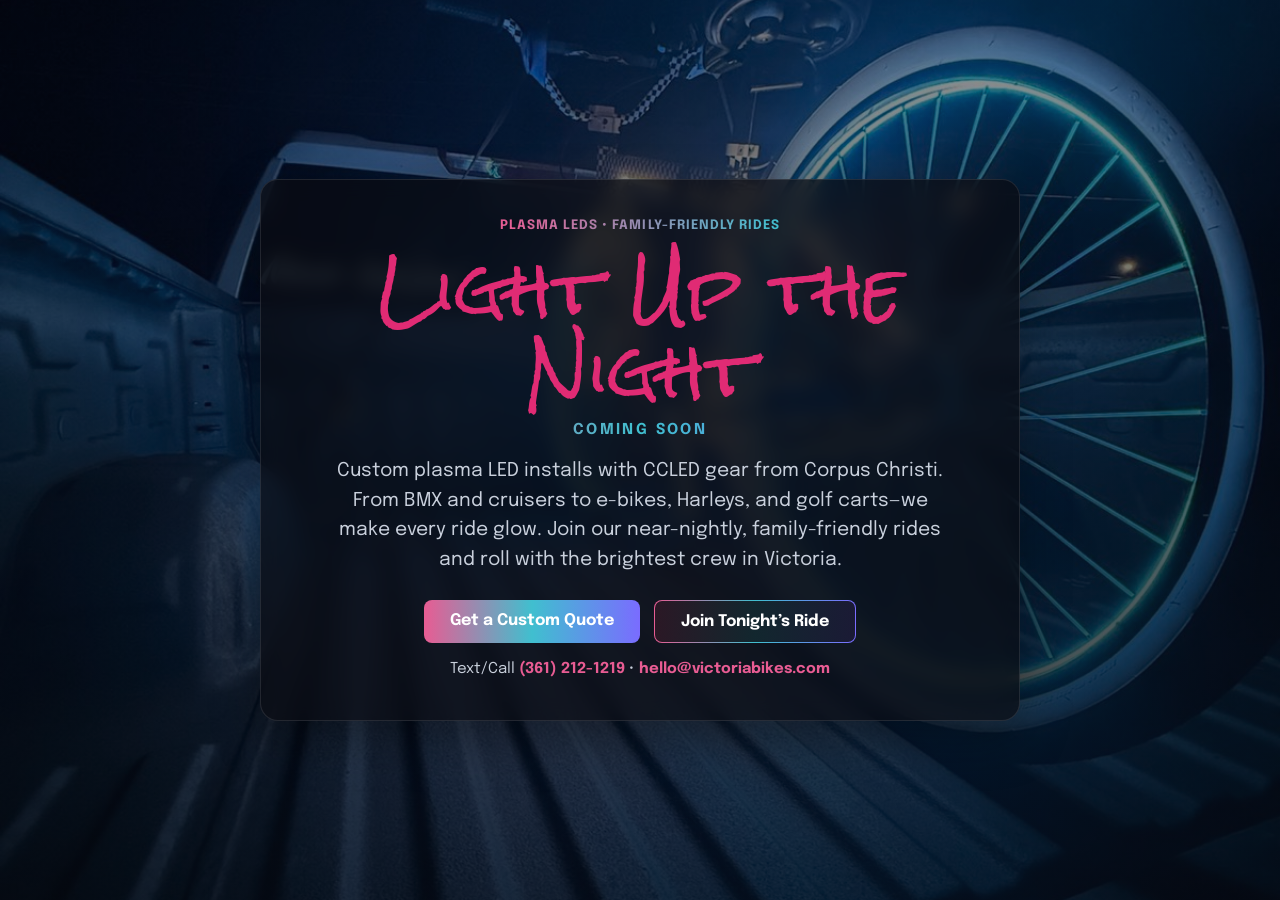
==== index.html @ 1a0e0f88 "Add a static coming-soon page for Vercel. Reuse the existing Victoria Bikes copy, colors, and night " ====
<!DOCTYPE html>
<html lang="en">
<head>
  <meta charset="utf-8">
  <meta name="viewport" content="width=device-width, initial-scale=1">
  <title>Victoria Bikes — Coming Soon</title>
  <meta name="description" content="Custom plasma LED installs and family-friendly night rides in Victoria, Texas. Coming soon.">
  <link rel="preconnect" href="https://fonts.googleapis.com">
  <link rel="preconnect" href="https://fonts.gstatic.com" crossorigin>
  <link href="https://fonts.googleapis.com/css2?family=Epilogue:wght@400;600;700&family=Rock+Salt&display=swap" rel="stylesheet">
  <style>
    :root {
      --pink: #E85C93;
      --pink-strong: #E02B74;
      --teal: #40BFCF;
      --purple: #7A6CFF;
      --text: #F4F6FB;
      --muted: #C9D0DC;
      --grad: linear-gradient(90deg, var(--pink), var(--teal), var(--purple));
    }

    * { box-sizing: border-box; }

    html, body {
      margin: 0;
      min-height: 100%;
    }

    body {
      font-family: "Epilogue", sans-serif;
      color: var(--text);
      background: #05060a;
    }

    .page {
      min-height: 100vh;
      display: flex;
      align-items: center;
      justify-content: center;
      padding: 32px 20px;
      background:
        linear-gradient(180deg, rgba(5, 6, 10, 0.42) 0%, rgba(5, 6, 10, 0.78) 100%),
        url("hero.jpg") center / cover no-repeat;
    }

    .card {
      width: min(760px, 100%);
      text-align: center;
      padding: 36px 28px 28px;
      border-radius: 18px;
      background: rgba(10, 12, 18, 0.72);
      border: 1px solid rgba(255, 255, 255, 0.1);
      box-shadow: 0 18px 48px rgba(0, 0, 0, 0.35);
      backdrop-filter: blur(10px);
    }

    .kicker {
      display: inline-block;
      font-size: 13px;
      font-weight: 700;
      letter-spacing: 0.08em;
      text-transform: uppercase;
      background-image: linear-gradient(90deg, var(--pink), var(--teal));
      -webkit-background-clip: text;
      background-clip: text;
      color: transparent;
    }

    h1 {
      font-family: "Rock Salt", cursive;
      font-size: clamp(36px, 7vw, 68px);
      font-weight: 400;
      line-height: 1.2;
      margin: 16px 0 10px;
      color: var(--pink-strong);
    }

    .soon {
      margin: 0 0 18px;
      font-size: 15px;
      font-weight: 700;
      letter-spacing: 0.16em;
      text-transform: uppercase;
      background-image: var(--grad);
      -webkit-background-clip: text;
      background-clip: text;
      color: transparent;
    }

    .sub {
      margin: 0 auto 26px;
      max-width: 620px;
      font-size: clamp(16px, 2vw, 19px);
      line-height: 1.55;
      color: var(--muted);
    }

    .ctas {
      display: flex;
      flex-wrap: wrap;
      justify-content: center;
      gap: 14px;
      margin-bottom: 18px;
    }

    .btn {
      display: inline-block;
      padding: 12px 26px;
      border-radius: 8px;
      font-size: 16px;
      font-weight: 700;
      text-decoration: none;
      transition: all 0.25s ease;
    }

    .btn-primary {
      color: #fff;
      background: var(--grad);
    }

    .btn-primary:hover {
      color: #111;
      background: #fff;
    }

    .btn-outline {
      color: #fff;
      border: 1px solid transparent;
      background:
        linear-gradient(rgba(10, 12, 18, 0.85), rgba(10, 12, 18, 0.85)) padding-box,
        var(--grad) border-box;
    }

    .btn-outline:hover {
      color: #fff;
      background: var(--grad);
    }

    .meta {
      font-size: 15px;
      color: var(--muted);
    }

    .meta a {
      color: var(--pink);
      font-weight: 700;
      text-decoration: none;
    }

    .meta a:hover {
      color: var(--teal);
    }
  </style>
</head>
<body>
  <main class="page">
    <section class="card">
      <span class="kicker">Plasma LEDs • Family-Friendly Rides</span>
      <h1>Light Up the Night</h1>
      <p class="soon">Coming soon</p>
      <p class="sub">
        Custom plasma LED installs with CCLED gear from Corpus Christi. From BMX and cruisers to e-bikes, Harleys, and golf carts—we make every ride glow.
        Join our near-nightly, family-friendly rides and roll with the brightest crew in Victoria.
      </p>
      <div class="ctas">
        <a class="btn btn-primary" href="mailto:hello@victoriabikes.com?subject=Custom%20Quote%20Request&amp;body=Hi%20Victoria%20Bikes%2C%0D%0A%0D%0AI%27d%20like%20a%20custom%20quote.%20Here%20are%20my%20details%3A%0D%0A%0D%0AVehicle%20Type%3A%20Bike%20%2F%20Motorcycle%20%2F%20Golf%20Cart%20(other%3F)%0D%0ALighting%20Wanted%3A%20Frame%20Lights%20%2F%20Wheel%20Lights%20%2F%20Both%0D%0AOther%20Preferences%3A%20Color%20choice%2C%20single%20or%20dual%20strips%2C%20etc.%0D%0A%0D%0AThanks!">Get a Custom Quote</a>
        <a class="btn btn-outline" href="https://www.facebook.com/victoriatxbikes" target="_blank" rel="noopener">Join Tonight’s Ride</a>
      </div>
      <p class="meta">
        Text/Call <a href="tel:3612121219">(361) 212-1219</a>
        •
        <a href="mailto:hello@victoriabikes.com">hello@victoriabikes.com</a>
      </p>
    </section>
  </main>
</body>
</html>
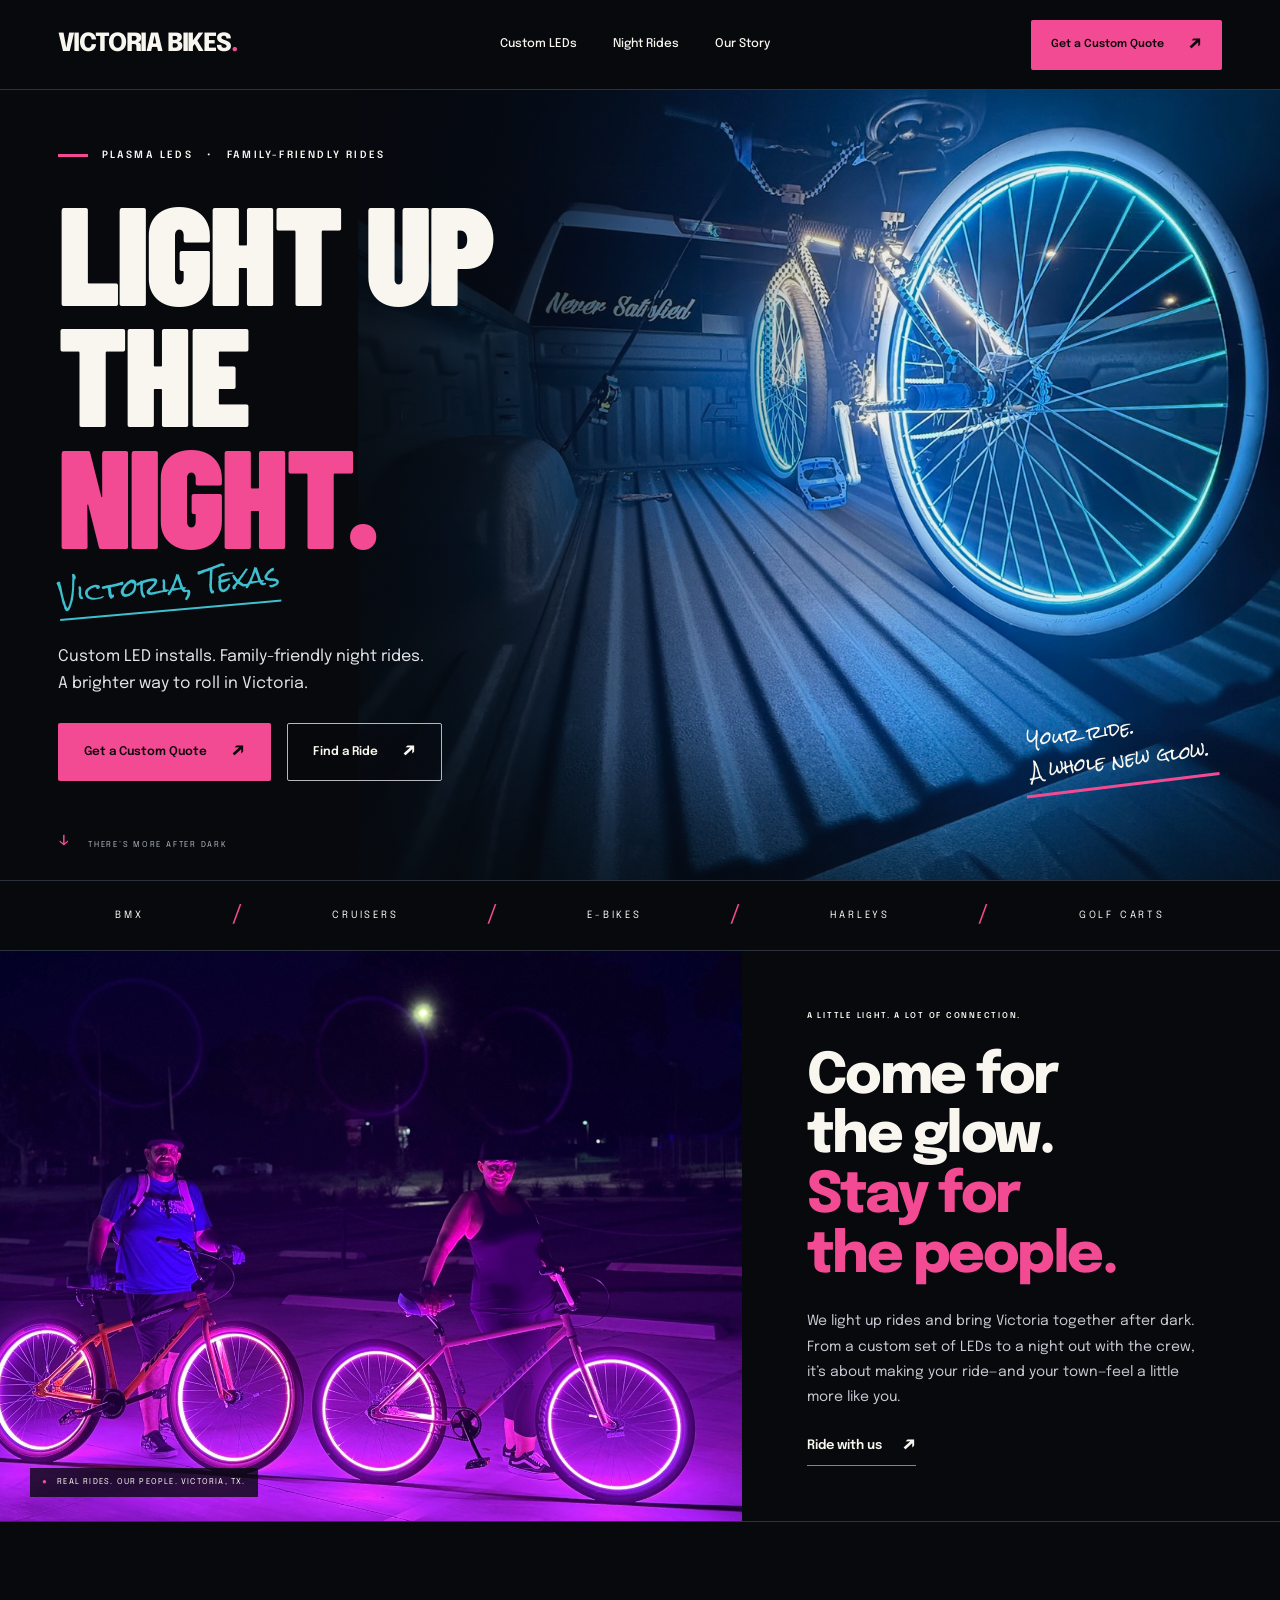
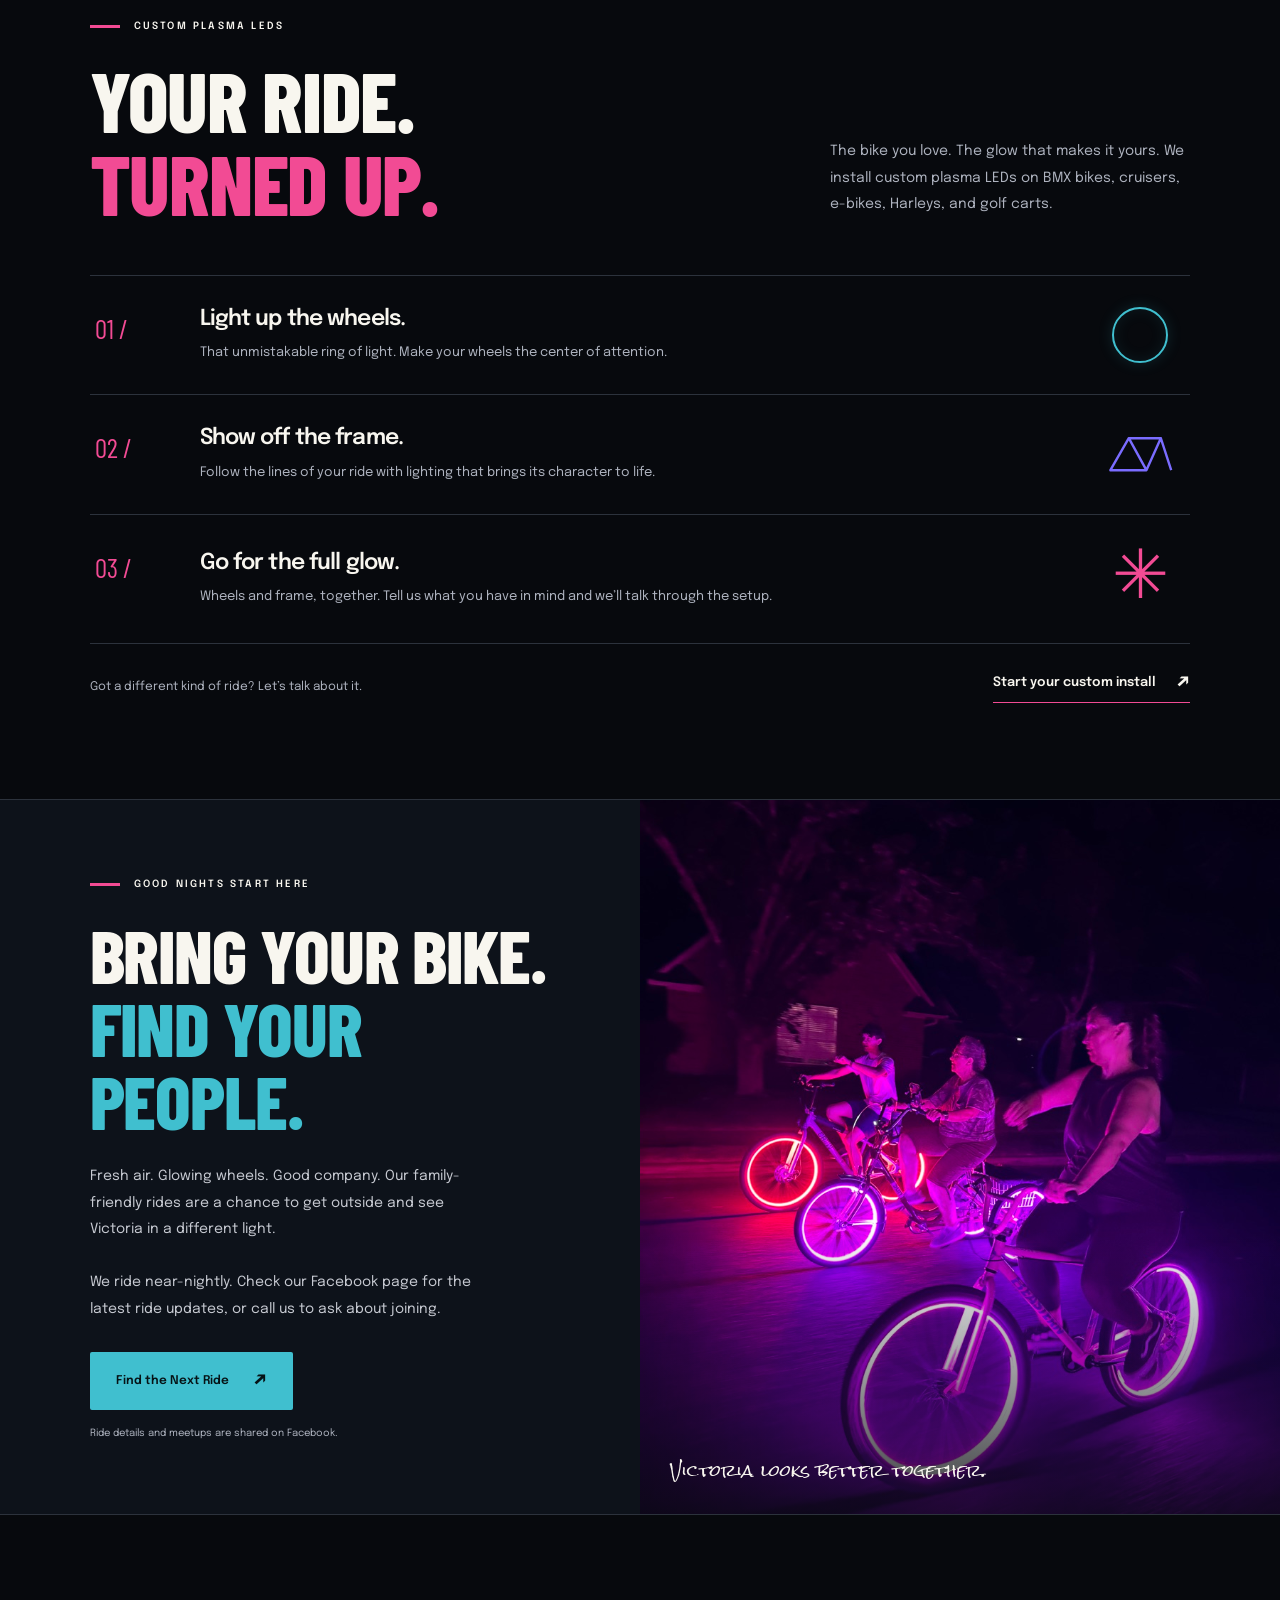
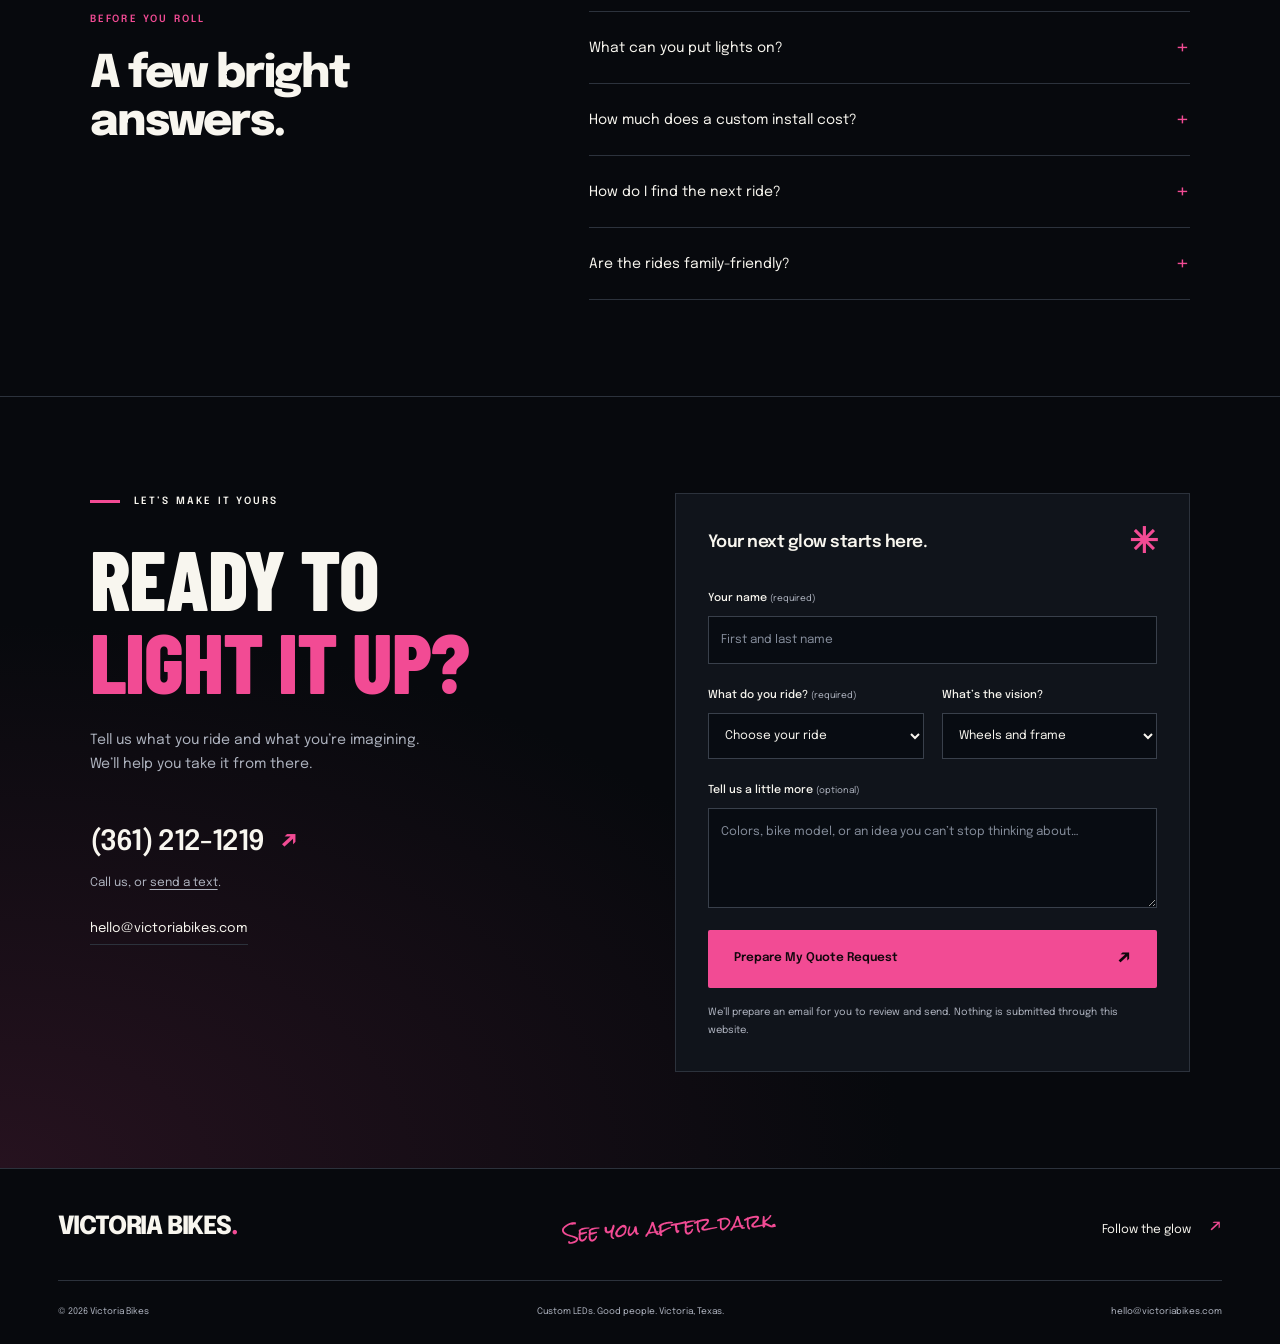
==== commit e012f28f: "Build After Dark Victoria Bikes website Co-authored-by: Cursor <cursoragent@cursor.com>" ====
--- a/index.html
+++ b/index.html
@@ -1,177 +1,86 @@
-<!DOCTYPE html>
+<!doctype html>
 <html lang="en">
 <head>
   <meta charset="utf-8">
   <meta name="viewport" content="width=device-width, initial-scale=1">
-  <title>Victoria Bikes — Coming Soon</title>
-  <meta name="description" content="Custom plasma LED installs and family-friendly night rides in Victoria, Texas. Coming soon.">
+  <meta name="theme-color" content="#07090d">
+  <title>Victoria Bikes — Light Up the Night</title>
+  <meta name="description" content="Custom plasma LED installs for bikes, Harleys, and golf carts. Join Victoria Bikes for family-friendly night rides in Victoria, Texas.">
+  <meta property="og:title" content="Victoria Bikes — Light Up the Night">
+  <meta property="og:description" content="Custom LED installs. Family-friendly night rides. A brighter way to roll in Victoria, Texas.">
+  <meta property="og:type" content="website">
+  <meta property="og:image" content="https://victoriabikes.com/assets/night-ride-crew.jpg">
+  <link rel="icon" href="assets/favicon.svg" type="image/svg+xml">
   <link rel="preconnect" href="https://fonts.googleapis.com">
   <link rel="preconnect" href="https://fonts.gstatic.com" crossorigin>
-  <link href="https://fonts.googleapis.com/css2?family=Epilogue:wght@400;600;700&family=Rock+Salt&display=swap" rel="stylesheet">
-  <style>
-    :root {
-      --pink: #E85C93;
-      --pink-strong: #E02B74;
-      --teal: #40BFCF;
-      --purple: #7A6CFF;
-      --text: #F4F6FB;
-      --muted: #C9D0DC;
-      --grad: linear-gradient(90deg, var(--pink), var(--teal), var(--purple));
-    }
-
-    * { box-sizing: border-box; }
-
-    html, body {
-      margin: 0;
-      min-height: 100%;
-    }
-
-    body {
-      font-family: "Epilogue", sans-serif;
-      color: var(--text);
-      background: #05060a;
-    }
-
-    .page {
-      min-height: 100vh;
-      display: flex;
-      align-items: center;
-      justify-content: center;
-      padding: 32px 20px;
-      background:
-        linear-gradient(180deg, rgba(5, 6, 10, 0.42) 0%, rgba(5, 6, 10, 0.78) 100%),
-        url("hero.jpg") center / cover no-repeat;
-    }
-
-    .card {
-      width: min(760px, 100%);
-      text-align: center;
-      padding: 36px 28px 28px;
-      border-radius: 18px;
-      background: rgba(10, 12, 18, 0.72);
-      border: 1px solid rgba(255, 255, 255, 0.1);
-      box-shadow: 0 18px 48px rgba(0, 0, 0, 0.35);
-      backdrop-filter: blur(10px);
-    }
-
-    .kicker {
-      display: inline-block;
-      font-size: 13px;
-      font-weight: 700;
-      letter-spacing: 0.08em;
-      text-transform: uppercase;
-      background-image: linear-gradient(90deg, var(--pink), var(--teal));
-      -webkit-background-clip: text;
-      background-clip: text;
-      color: transparent;
-    }
-
-    h1 {
-      font-family: "Rock Salt", cursive;
-      font-size: clamp(36px, 7vw, 68px);
-      font-weight: 400;
-      line-height: 1.2;
-      margin: 16px 0 10px;
-      color: var(--pink-strong);
-    }
-
-    .soon {
-      margin: 0 0 18px;
-      font-size: 15px;
-      font-weight: 700;
-      letter-spacing: 0.16em;
-      text-transform: uppercase;
-      background-image: var(--grad);
-      -webkit-background-clip: text;
-      background-clip: text;
-      color: transparent;
-    }
-
-    .sub {
-      margin: 0 auto 26px;
-      max-width: 620px;
-      font-size: clamp(16px, 2vw, 19px);
-      line-height: 1.55;
-      color: var(--muted);
-    }
-
-    .ctas {
-      display: flex;
-      flex-wrap: wrap;
-      justify-content: center;
-      gap: 14px;
-      margin-bottom: 18px;
-    }
-
-    .btn {
-      display: inline-block;
-      padding: 12px 26px;
-      border-radius: 8px;
-      font-size: 16px;
-      font-weight: 700;
-      text-decoration: none;
-      transition: all 0.25s ease;
-    }
-
-    .btn-primary {
-      color: #fff;
-      background: var(--grad);
-    }
-
-    .btn-primary:hover {
-      color: #111;
-      background: #fff;
-    }
-
-    .btn-outline {
-      color: #fff;
-      border: 1px solid transparent;
-      background:
-        linear-gradient(rgba(10, 12, 18, 0.85), rgba(10, 12, 18, 0.85)) padding-box,
-        var(--grad) border-box;
-    }
-
-    .btn-outline:hover {
-      color: #fff;
-      background: var(--grad);
-    }
-
-    .meta {
-      font-size: 15px;
-      color: var(--muted);
-    }
-
-    .meta a {
-      color: var(--pink);
-      font-weight: 700;
-      text-decoration: none;
-    }
-
-    .meta a:hover {
-      color: var(--teal);
-    }
-  </style>
+  <link href="https://fonts.googleapis.com/css2?family=Barlow+Condensed:wght@800;900&family=Epilogue:wght@400;500;600;700;800&family=Rock+Salt&display=swap" rel="stylesheet">
+  <link rel="preload" as="image" href="assets/led-cruiser.jpg" fetchpriority="high">
+  <link rel="stylesheet" href="styles.css">
+  <script src="script.js" defer></script>
 </head>
 <body>
-  <main class="page">
-    <section class="card">
-      <span class="kicker">Plasma LEDs • Family-Friendly Rides</span>
-      <h1>Light Up the Night</h1>
-      <p class="soon">Coming soon</p>
-      <p class="sub">
-        Custom plasma LED installs with CCLED gear from Corpus Christi. From BMX and cruisers to e-bikes, Harleys, and golf carts—we make every ride glow.
-        Join our near-nightly, family-friendly rides and roll with the brightest crew in Victoria.
-      </p>
-      <div class="ctas">
-        <a class="btn btn-primary" href="mailto:hello@victoriabikes.com?subject=Custom%20Quote%20Request&amp;body=Hi%20Victoria%20Bikes%2C%0D%0A%0D%0AI%27d%20like%20a%20custom%20quote.%20Here%20are%20my%20details%3A%0D%0A%0D%0AVehicle%20Type%3A%20Bike%20%2F%20Motorcycle%20%2F%20Golf%20Cart%20(other%3F)%0D%0ALighting%20Wanted%3A%20Frame%20Lights%20%2F%20Wheel%20Lights%20%2F%20Both%0D%0AOther%20Preferences%3A%20Color%20choice%2C%20single%20or%20dual%20strips%2C%20etc.%0D%0A%0D%0AThanks!">Get a Custom Quote</a>
-        <a class="btn btn-outline" href="https://www.facebook.com/victoriatxbikes" target="_blank" rel="noopener">Join Tonight’s Ride</a>
+  <a class="skip-link" href="#main">Skip to content</a>
+  <header class="site-header">
+    <a class="wordmark" href="#" aria-label="Victoria Bikes home">VICTORIA BIKES<span class="brand-dot" aria-hidden="true">.</span></a>
+    <nav aria-label="Main navigation" id="main-nav"><a href="#custom-leds">Custom LEDs</a><a href="#night-rides">Night Rides</a><a href="#our-story">Our Story</a></nav>
+    <a class="button button-pink header-cta" href="#quote">Get a Custom Quote <span aria-hidden="true">↗</span></a>
+    <button class="menu-toggle" type="button" aria-expanded="false" aria-controls="main-nav" aria-label="Open navigation"><span></span><span></span></button>
+  </header>
+  <main id="main">
+    <section class="hero" aria-labelledby="hero-title">
+      <img class="hero-photo" src="assets/led-cruiser.jpg" alt="Custom cruiser with bright cyan LED wheel rings in a truck bed at night" width="1200" height="1600" fetchpriority="high">
+      <div class="hero-shade" aria-hidden="true"></div>
+      <div class="hero-content">
+        <p class="eyebrow"><span class="pink-dash" aria-hidden="true"></span>Plasma LEDs <span aria-hidden="true">•</span> Family-friendly rides</p>
+        <h1 id="hero-title">LIGHT UP<br>THE<br><span>NIGHT.</span></h1>
+        <p class="handwritten hero-location">Victoria, Texas</p>
+        <p class="hero-description">Custom LED installs. Family-friendly night rides.<br class="desktop-break"> A brighter way to roll in Victoria.</p>
+        <div class="button-row"><a class="button button-pink" href="#quote">Get a Custom Quote <span aria-hidden="true">↗</span></a><a class="button button-outline" href="#night-rides">Find a Ride <span aria-hidden="true">↗</span></a></div>
       </div>
-      <p class="meta">
-        Text/Call <a href="tel:3612121219">(361) 212-1219</a>
-        •
-        <a href="mailto:hello@victoriabikes.com">hello@victoriabikes.com</a>
-      </p>
+      <p class="hero-note handwritten">Your ride.<br>A whole new glow.</p>
+      <a class="hero-scroll" href="#our-story"><span aria-hidden="true">↓</span> There’s more after dark</a>
+    </section>
+    <div class="ride-types" aria-label="We install LEDs on these vehicles"><span>BMX</span><i aria-hidden="true">/</i><span>Cruisers</span><i aria-hidden="true">/</i><span>E-bikes</span><i aria-hidden="true">/</i><span>Harleys</span><i aria-hidden="true">/</i><span>Golf carts</span></div>
+    <section class="story" id="our-story" aria-labelledby="story-title">
+      <div class="story-photo-wrap"><img src="assets/night-ride-crew.jpg" alt="Two Victoria riders with purple plasma LED wheel rings lighting up the pavement" width="1400" height="1050" loading="lazy"><span class="photo-label"><span aria-hidden="true">●</span> Real rides. Our people. Victoria, TX.</span></div>
+      <div class="story-copy"><p class="eyebrow">A little light. A lot of connection.</p><h2 id="story-title">Come for<br class="story-break"> the glow.<br><span class="pink">Stay for<br class="story-break"> the people.</span></h2><p>We light up rides and bring Victoria together after dark. From a custom set of LEDs to a night out with the crew, it’s about making your ride—and your town—feel a little more like you.</p><a class="text-link" href="#night-rides">Ride with us <span aria-hidden="true">↗</span></a></div>
+    </section>
+    <section class="installs section-pad" id="custom-leds" aria-labelledby="installs-title">
+      <div class="section-heading"><div><p class="eyebrow"><span class="pink-dash" aria-hidden="true"></span>Custom plasma LEDs</p><h2 class="display-title" id="installs-title">YOUR RIDE.<br><span class="pink">TURNED UP.</span></h2></div><p class="section-intro">The bike you love. The glow that makes it yours. We install custom plasma LEDs on BMX bikes, cruisers, e-bikes, Harleys, and golf carts.</p></div>
+      <div class="install-options">
+        <article class="install-option"><span class="option-number">01 /</span><div><h3>Light up the wheels.</h3><p>That unmistakable ring of light. Make your wheels the center of attention.</p></div><span class="wheel-icon" aria-hidden="true"></span></article>
+        <article class="install-option"><span class="option-number">02 /</span><div><h3>Show off the frame.</h3><p>Follow the lines of your ride with lighting that brings its character to life.</p></div><svg class="frame-icon" viewBox="0 0 90 70" fill="none" aria-hidden="true"><path d="M8 54 31 14 53 54H8Zm23-40h40L53 54m18-40 13 40" stroke="currentColor" stroke-width="3" stroke-linejoin="round"/></svg></article>
+        <article class="install-option"><span class="option-number">03 /</span><div><h3>Go for the full glow.</h3><p>Wheels and frame, together. Tell us what you have in mind and we’ll talk through the setup.</p></div><span class="spark-icon" aria-hidden="true">✳</span></article>
+      </div>
+      <div class="install-bottom"><p>Got a different kind of ride? Let’s talk about it.</p><a class="text-link" href="#quote">Start your custom install <span aria-hidden="true">↗</span></a></div>
+    </section>
+    <section class="night-rides" id="night-rides" aria-labelledby="rides-title">
+      <div class="rides-copy"><p class="eyebrow"><span class="pink-dash" aria-hidden="true"></span>Good nights start here</p><h2 class="display-title" id="rides-title">BRING YOUR BIKE.<br><span class="teal">FIND YOUR<br>PEOPLE.</span></h2><p>Fresh air. Glowing wheels. Good company. Our family-friendly rides are a chance to get outside and see Victoria in a different light.</p><p>We ride near-nightly. Check our Facebook page for the latest ride updates, or call us to ask about joining.</p><a class="button button-teal" href="https://www.facebook.com/victoriatxbikes" target="_blank" rel="noopener noreferrer">Find the Next Ride <span aria-hidden="true">↗</span></a><p class="ride-note">Ride details and meetups are shared on Facebook.</p></div>
+      <figure class="rides-photo"><img src="assets/community-ride.jpg" alt="Three riders cruising through Victoria at night on bikes with pink and purple LED lights" width="900" height="1200" loading="lazy"><figcaption>Victoria looks better together.</figcaption></figure>
+    </section>
+    <section class="faq section-pad" aria-labelledby="faq-title">
+      <div><p class="eyebrow">Before you roll</p><h2 id="faq-title">A few bright<br> answers.</h2></div>
+      <div class="faq-list">
+        <details><summary>What can you put lights on?<span aria-hidden="true">+</span></summary><p>We do custom plasma LED installs on BMX bikes, cruisers, e-bikes, Harleys, and golf carts. Tell us about your ride and the look you want so we can talk through the options.</p></details>
+        <details><summary>How much does a custom install cost?<span aria-hidden="true">+</span></summary><p>Each setup is different. Send us your vehicle type and whether you’re thinking wheel lights, frame lights, or both. We’ll discuss the details and provide a custom quote.</p></details>
+        <details><summary>How do I find the next ride?<span aria-hidden="true">+</span></summary><p>Check <a href="https://www.facebook.com/victoriatxbikes" target="_blank" rel="noopener noreferrer">Victoria Bikes on Facebook</a> for current ride updates and meetup details, or call <a href="tel:+13612121219">(361) 212-1219</a>. Check the latest details before heading out.</p></details>
+        <details><summary>Are the rides family-friendly?<span aria-hidden="true">+</span></summary><p>Yes—family-friendly night rides are part of what we do. Contact us about the next outing so you can find out what to expect before bringing the family.</p></details>
+      </div>
+    </section>
+    <section class="quote section-pad" id="quote" aria-labelledby="quote-title">
+      <div class="quote-copy"><p class="eyebrow"><span class="pink-dash" aria-hidden="true"></span>Let’s make it yours</p><h2 class="display-title" id="quote-title">READY TO<br><span class="pink">LIGHT IT UP?</span></h2><p>Tell us what you ride and what you’re imagining. We’ll help you take it from there.</p><a class="contact-phone" href="tel:+13612121219">(361) 212-1219 <span aria-hidden="true">↗</span></a><p class="contact-caption">Call us, or <a href="sms:+13612121219">send a text</a>.</p><a class="contact-email" href="mailto:hello@victoriabikes.com">hello@victoriabikes.com</a></div>
+      <form class="quote-form" id="quote-form">
+        <div class="form-top"><span>Your next glow starts here.</span><span class="form-star" aria-hidden="true">✳</span></div>
+        <label for="customer-name">Your name <span>(required)</span></label><input id="customer-name" name="name" autocomplete="name" maxlength="100" placeholder="First and last name" required>
+        <div class="form-grid"><div><label for="vehicle">What do you ride? <span>(required)</span></label><select id="vehicle" name="vehicle" required><option value="">Choose your ride</option><option>BMX</option><option>Cruiser</option><option>E-bike</option><option>Harley / motorcycle</option><option>Golf cart</option><option>Something else</option></select></div><div><label for="lighting">What’s the vision?</label><select id="lighting" name="lighting"><option>Wheels and frame</option><option>Wheel lights</option><option>Frame lights</option><option>Help me choose</option></select></div></div>
+        <label for="details">Tell us a little more <span>(optional)</span></label><textarea id="details" name="details" rows="3" maxlength="2000" placeholder="Colors, bike model, or an idea you can’t stop thinking about…"></textarea>
+        <button class="button button-pink" type="submit">Prepare My Quote Request <span aria-hidden="true">↗</span></button>
+        <p class="form-note">We’ll prepare an email for you to review and send. Nothing is submitted through this website.</p>
+        <noscript><p>To request a quote, email <a href="mailto:hello@victoriabikes.com?subject=Custom%20LED%20quote">hello@victoriabikes.com</a> with your ride and lighting ideas, or call us.</p></noscript>
+        <div class="quote-result" id="quote-result" hidden tabindex="-1" aria-labelledby="result-title"><h3 id="result-title">Your request is ready.</h3><p>Open the draft in your email app, then send it to us. Prefer webmail? Copy the request and send it to hello@victoriabikes.com.</p><div class="result-actions"><a class="button button-teal" id="email-draft" href="mailto:hello@victoriabikes.com">Open Email Draft <span aria-hidden="true">↗</span></a><button class="copy-button" id="copy-request" type="button">Copy request</button></div><p id="copy-status" role="status"></p></div>
+      </form>
     </section>
   </main>
+  <footer class="site-footer"><div class="footer-top"><a class="wordmark" href="#">VICTORIA BIKES<span class="brand-dot" aria-hidden="true">.</span></a><p class="handwritten">See you after dark.</p><a href="https://www.facebook.com/victoriatxbikes" target="_blank" rel="noopener noreferrer">Follow the glow <span aria-hidden="true">↗</span></a></div><div class="footer-bottom"><span>© <span id="year">2026</span> Victoria Bikes</span><span>Custom LEDs. Good people. Victoria, Texas.</span><a href="mailto:hello@victoriabikes.com">hello@victoriabikes.com</a></div></footer>
 </body>
 </html>
--- a/styles.css
+++ b/styles.css
@@ -0,0 +1,13 @@
+:root{--bg:#07090d;--surface:#0e1219;--white:#f8f6ef;--muted:#aeb3bf;--pink:#f24b94;--teal:#40bfcf;--purple:#7a6cff;--line:#2c323c;--body:'Epilogue',Arial,sans-serif;--display:'Barlow Condensed',Impact,'Arial Narrow',sans-serif;--hand:'Rock Salt','Brush Script MT',cursive}
+*{box-sizing:border-box}html{scroll-behavior:smooth;scroll-padding-top:92px}body{margin:0;background:var(--bg);color:var(--white);font-family:var(--body);font-size:15px;line-height:1.7;-webkit-font-smoothing:antialiased}a{color:inherit;text-decoration:none}button,input,select,textarea{font:inherit}button,a,input,select,textarea,summary{-webkit-tap-highlight-color:transparent}button{cursor:pointer}img{display:block;max-width:100%}h1,h2,h3,p,figure{margin:0}h2{font-size:clamp(36px,4.4vw,66px);line-height:1.06;letter-spacing:-.045em;font-weight:800}h3{line-height:1.25}::selection{background:var(--pink);color:var(--bg)}:focus-visible{outline:3px solid var(--teal);outline-offset:6px}section{scroll-margin-top:24px}[hidden]{display:none!important}.pink{color:var(--pink)}.teal{color:var(--teal)}.handwritten{font-family:var(--hand);font-weight:400}.eyebrow{font-size:10px;font-weight:600;text-transform:uppercase;letter-spacing:.22em;display:flex;align-items:center;gap:14px;line-height:1.7}.pink-dash{display:inline-block;width:30px;height:3px;background:var(--pink);flex-shrink:0}.skip-link{position:fixed;left:20px;top:-100px;background:var(--teal);color:var(--bg);padding:12px 20px;z-index:100}.skip-link:focus{top:12px}
+.site-header{height:90px;padding:0 4.5%;display:flex;align-items:center;justify-content:space-between;gap:24px;border-bottom:1px solid var(--line);background:var(--bg);position:relative;z-index:10}.wordmark{font-size:25px;letter-spacing:-1.2px;font-weight:800;white-space:nowrap;line-height:1}.brand-dot{color:var(--pink)}.site-header nav{display:flex;gap:36px;font-size:12px;font-weight:500}.site-header nav a{padding:12px 0;transition:color .2s}.site-header nav a:hover{color:var(--pink)}.button{display:inline-flex;align-items:center;justify-content:center;gap:24px;padding:17px 25px;min-height:54px;font-size:12px;line-height:1.4;font-weight:600;border:1px solid transparent;border-radius:2px;transition:background .2s,color .2s,transform .2s;text-align:center}.button span{font-size:22px;line-height:1}.button-pink{background:var(--pink);color:#10070c}.button-pink:hover{background:#ff80b4;transform:translateY(-2px)}.button-teal{background:var(--teal);color:#061316}.button-teal:hover{background:#80e4ee;transform:translateY(-2px)}.button-outline{border-color:#b4b7bb;color:var(--white);background:rgba(7,9,13,.2)}.button-outline:hover{background:var(--white);color:var(--bg)}.header-cta{padding:13px 19px;min-height:44px;font-size:11px}.button-row{display:flex;gap:16px;flex-wrap:wrap}.menu-toggle{display:none}
+.hero{position:relative;min-height:790px;overflow:hidden;isolation:isolate}.hero-photo{position:absolute;top:0;right:0;width:72%;height:100%;object-fit:cover;object-position:center 62%;z-index:-3}.hero-shade{position:absolute;inset:0;z-index:-2;background:linear-gradient(90deg,#07090d 0%,rgba(7,9,13,.97) 22%,rgba(7,9,13,.72) 39%,rgba(7,9,13,.04) 67%),linear-gradient(0deg,rgba(7,9,13,.55),transparent 20%)}.hero-content{padding:57px 4.5% 80px;position:relative;max-width:850px}.hero h1{font-family:var(--display);font-weight:900;font-size:clamp(96px,10.9vw,164px);line-height:.87;letter-spacing:-.025em;margin-top:26px}.hero h1 span{color:var(--pink)}.hero-location{font-size:25px;line-height:2;color:var(--teal);margin:15px 0 23px;transform:rotate(-5deg);transform-origin:left center;display:inline-block;border-bottom:2px solid var(--teal)}.hero-description{font-size:16px;line-height:1.65;max-width:475px;margin:0 0 26px;color:#e4e5e9}.hero-note{position:absolute;right:5%;bottom:93px;font-size:17px;line-height:1.8;transform:rotate(-7deg);border-bottom:3px solid var(--pink);padding:0 7px 9px}.hero-scroll{position:absolute;bottom:22px;left:4.5%;text-transform:uppercase;font-size:8px;letter-spacing:.22em;color:var(--muted)}.hero-scroll span{color:var(--pink);margin-right:14px;font-size:19px}.ride-types{display:flex;align-items:center;justify-content:space-between;padding:23px 9%;gap:20px;border-block:1px solid var(--line);font-size:10px;text-transform:uppercase;letter-spacing:.28em}.ride-types i{color:var(--pink);font-size:23px;font-style:normal;line-height:1}
+.story{display:grid;grid-template-columns:58% 42%;border-bottom:1px solid var(--line)}.story-photo-wrap{position:relative;min-height:560px;overflow:hidden}.story-photo-wrap img{width:100%;height:100%;object-fit:cover;position:absolute;object-position:50% 60%}.photo-label{position:absolute;left:30px;bottom:24px;text-transform:uppercase;letter-spacing:.15em;font-size:8px;background:rgba(7,9,13,.8);padding:8px 12px}.photo-label span{color:var(--pink);margin-right:6px}.story-copy{padding:59px 12% 55px}.story-copy .eyebrow{font-size:8px;margin-bottom:24px}.story-copy h2{font-size:clamp(40px,4.4vw,66px)}.story-copy>p:not(.eyebrow){font-size:14px;color:#c7cad2;line-height:1.8;margin:23px 0}.text-link{font-size:13px;font-weight:600;display:inline-flex;gap:20px;align-items:center;border-bottom:1px solid var(--pink);padding-bottom:8px}.text-link span{font-size:22px;line-height:1}.text-link:hover{color:var(--pink)}.section-pad{padding:96px 7%}.display-title{font-family:var(--display);font-weight:800;font-size:clamp(58px,6.6vw,96px);letter-spacing:-.015em;line-height:.98}.section-heading{display:flex;align-items:flex-end;justify-content:space-between;gap:60px}.section-heading .eyebrow{margin-bottom:24px}.section-intro{max-width:360px;color:var(--muted);font-size:14px;line-height:1.9;padding-bottom:7px}.install-options{margin-top:50px;border-top:1px solid var(--line)}.install-option{display:grid;grid-template-columns:80px 1fr 90px;gap:25px;align-items:center;padding:30px 5px;border-bottom:1px solid var(--line)}.option-number{font-family:var(--display);font-size:27px;color:var(--pink);align-self:start}.install-option h3{font-size:22px;font-weight:600;letter-spacing:-.04em;margin-bottom:9px}.install-option p{font-size:13px;color:var(--muted);max-width:600px}.wheel-icon{width:56px;height:56px;border:2px solid var(--teal);border-radius:50%;justify-self:center;box-shadow:0 0 15px #40bfcf28,inset 0 0 15px #40bfcf18}.frame-icon{width:72px;color:var(--purple);justify-self:center}.spark-icon{font-size:68px;line-height:1;color:var(--pink);justify-self:center}.install-bottom{display:flex;justify-content:space-between;gap:25px;align-items:center;margin-top:28px}.install-bottom p{font-size:12px;color:var(--muted)}
+.night-rides{display:grid;grid-template-columns:1fr 1fr;background:#0d121a;border-block:1px solid var(--line)}.rides-copy{padding:76px 12% 72px 14%}.rides-copy .eyebrow{margin-bottom:26px}.rides-copy .display-title{font-size:clamp(54px,5.8vw,84px)}.rides-copy>p:not(.eyebrow):not(.ride-note){font-size:14px;color:#c7cad2;line-height:1.9;margin-top:26px;max-width:390px}.rides-copy .button{margin-top:30px}.rides-copy .ride-note{font-size:10px;color:var(--muted);margin-top:15px;max-width:330px}.rides-photo{position:relative;overflow:hidden;min-height:650px}.rides-photo img{position:absolute;width:100%;height:100%;object-fit:cover;object-position:50% 60%}.rides-photo:after{content:'';position:absolute;inset:60% 0 0;background:linear-gradient(transparent,rgba(7,9,13,.8))}.rides-photo figcaption{position:absolute;bottom:30px;left:30px;right:20px;font-family:var(--hand);font-size:16px;z-index:1}.faq{display:grid;grid-template-columns:1fr 1.4fr;gap:70px}.faq .eyebrow{color:var(--pink);margin-bottom:23px}.faq h2{font-size:45px}.faq-list{border-top:1px solid var(--line)}details{border-bottom:1px solid var(--line)}summary{cursor:pointer;list-style:none;display:flex;gap:20px;justify-content:space-between;align-items:center;font-size:14px;line-height:1.6;padding:23px 0}summary::-webkit-details-marker{display:none}summary span{color:var(--pink);font-size:25px;line-height:1;transition:transform .2s}details[open] summary span{transform:rotate(45deg)}details p{color:var(--muted);font-size:13px;line-height:1.9;padding:0 30px 23px 0}details a{color:var(--white);text-decoration:underline;text-underline-offset:4px}
+.quote{display:grid;grid-template-columns:1fr 1fr;gap:70px;border-top:1px solid var(--line);background:radial-gradient(ellipse at 0% 100%,#26121f 0,transparent 50%),var(--bg)}.quote-copy .eyebrow{margin-bottom:27px}.quote-copy>p:not(.eyebrow):not(.contact-caption){max-width:360px;color:var(--muted);font-size:14px;margin-top:26px}.contact-phone{font-size:28px;font-weight:600;letter-spacing:-.05em;display:block;margin-top:43px}.contact-phone span{color:var(--pink);margin-left:10px}.contact-caption{font-size:12px;color:var(--muted);margin-top:6px}.contact-caption a{text-decoration:underline;text-underline-offset:3px}.contact-email{font-size:13px;display:inline-block;border-bottom:1px solid var(--line);margin-top:25px;padding-bottom:4px}.quote-form{padding:32px;background:#10141b;border:1px solid var(--line);align-self:start}.form-top{display:flex;align-items:center;justify-content:space-between;font-size:17px;font-weight:600;margin-bottom:28px;letter-spacing:-.03em}.form-star{font-size:35px;line-height:1;color:var(--pink)}label{display:block;font-size:11px;font-weight:500;margin-bottom:8px}label span{font-size:9px;color:var(--muted);font-weight:400}input,select,textarea{display:block;width:100%;background:#080c12;color:var(--white);border:1px solid #39404b;border-radius:0;padding:13px 12px;font-size:12px;min-height:46px}input::placeholder,textarea::placeholder{color:#858d9b}textarea{resize:vertical;min-height:100px;max-height:400px}select{color-scheme:dark}.form-grid{display:grid;grid-template-columns:1fr 1fr;gap:18px;margin:22px 0}.quote-form>.button{width:100%;margin-top:22px;justify-content:space-between}.form-note{font-size:10px;color:var(--muted);line-height:1.8;margin-top:15px}.quote-result{border-top:1px solid var(--line);margin-top:25px;padding-top:25px}.quote-result h3{font-size:18px;color:var(--teal)}.quote-result p{font-size:12px;color:var(--muted);margin-top:12px;overflow-wrap:anywhere}.result-actions{display:flex;align-items:center;flex-wrap:wrap;gap:18px;margin-top:20px}.result-actions .button{padding:12px 17px;min-height:44px}.copy-button{background:transparent;color:var(--white);border:0;border-bottom:1px solid var(--pink);padding:9px 0;font-size:12px}.site-footer{padding:42px 4.5% 25px;border-top:1px solid var(--line)}.footer-top{display:flex;align-items:center;justify-content:space-between;gap:25px;padding-bottom:35px}.footer-top .handwritten{font-size:18px;color:var(--pink);transform:rotate(-4deg)}.footer-top>a:last-child{font-size:12px}.footer-top>a:last-child span{color:var(--pink);font-size:20px;margin-left:15px}.footer-bottom{border-top:1px solid var(--line);padding-top:23px;display:flex;justify-content:space-between;gap:20px;font-size:9px;color:var(--muted)}
+@media(min-width:1600px){.hero{min-height:880px}.hero-content{padding-top:75px}.hero-photo{object-position:center 64%}.story-photo-wrap{min-height:620px}.story-copy{padding-block:75px}}
+@media(max-width:1100px){.site-header{height:80px}.site-header nav{gap:22px}.wordmark{font-size:21px}.header-cta{font-size:10px;padding:12px 14px;gap:12px}.hero{min-height:720px}.hero-content{padding-top:52px}.hero h1{font-size:126px}.hero .eyebrow{font-size:8px;gap:10px}.hero-note{font-size:13px;right:4%;bottom:85px}.hero-description{max-width:390px;font-size:14px}.hero .button{font-size:11px;padding:16px 20px;gap:15px}.story-photo-wrap{min-height:500px}.story-copy{padding:45px 9%}.story-copy h2{font-size:46px}.story-copy>p:not(.eyebrow){font-size:12px}.story-copy .eyebrow{font-size:7px;letter-spacing:.16em}.section-pad{padding:76px 6%}.quote{gap:45px}.quote-form{padding:25px}.quote-copy .display-title{font-size:70px}.form-grid{grid-template-columns:1fr;gap:18px}.night-rides .eyebrow{font-size:8px}.rides-copy{padding:60px 11%}.rides-copy .display-title{font-size:64px}.rides-photo{min-height:650px}.faq{gap:50px}.faq h2{font-size:40px}}
+@media(max-width:760px){html{scroll-padding-top:24px}.site-header{height:76px;padding:0 6%;gap:15px;flex-wrap:wrap}.wordmark{font-size:21px}.header-cta{margin-left:auto;font-size:10px;padding:10px 12px;min-height:38px}.header-cta span{display:none}.menu-toggle{display:flex;flex-direction:column;gap:6px;justify-content:center;align-items:center;width:38px;height:42px;padding:8px;background:none;border:0}.menu-toggle span{width:22px;height:2px;background:var(--white);transition:transform .2s}.menu-toggle[aria-expanded=true] span:first-child{transform:translateY(4px) rotate(45deg)}.menu-toggle[aria-expanded=true] span:last-child{transform:translateY(-4px) rotate(-45deg)}.site-header nav{display:none;position:absolute;top:75px;left:0;right:0;padding:18px 6%;border-bottom:1px solid var(--line);background:var(--bg);flex-direction:column;gap:0}.site-header nav.is-open{display:flex}.site-header nav a{padding:13px 0;font-size:14px}.hero{min-height:820px}.hero-photo{width:100%;height:650px;top:0;object-position:50% 62%}.hero-shade{background:linear-gradient(90deg,rgba(7,9,13,.75),rgba(7,9,13,.06)),linear-gradient(0deg,#07090d 19%,transparent 58%)}.hero-content{padding:40px 6% 70px}.hero .eyebrow{font-size:7px;letter-spacing:.14em;gap:9px}.hero .pink-dash{width:21px;height:2px}.hero h1{font-size:clamp(100px,19vw,144px);margin-top:30px;line-height:.88}.hero-location{font-size:22px;margin:19px 0 29px}.hero-description{font-size:14px;margin-top:25px;max-width:340px}.hero .button{padding:16px 19px;font-size:11px}.hero .button-row{gap:12px}.hero-note{display:none}.hero-scroll{left:6%;bottom:22px}.ride-types{padding:19px 6%;gap:12px;font-size:8px;letter-spacing:.1em}.ride-types i{font-size:18px}.story{grid-template-columns:1fr}.story-photo-wrap{min-height:0;aspect-ratio:4/3}.story-copy{padding:42px 7% 48px}.story-copy .eyebrow{font-size:8px}.story-copy h2{font-size:50px}.story-break{display:none}.story-copy>p:not(.eyebrow){font-size:14px;max-width:480px;margin:23px 0}.photo-label{left:20px;bottom:18px;font-size:7px}.section-pad{padding:60px 7%}.section-heading{display:block}.section-heading .eyebrow{font-size:9px}.display-title{font-size:72px}.section-intro{margin-top:26px;font-size:13px;max-width:460px}.install-options{margin-top:35px}.install-option{grid-template-columns:40px 1fr 50px;gap:15px;padding:25px 0}.option-number{font-size:22px}.install-option h3{font-size:18px}.install-option p{font-size:12px;line-height:1.8}.wheel-icon{width:39px;height:39px}.frame-icon{width:44px}.spark-icon{font-size:48px}.install-bottom{align-items:flex-start;flex-direction:column;gap:17px}.night-rides{grid-template-columns:1fr}.rides-copy{padding:55px 7%}.rides-copy .display-title{font-size:72px}.rides-copy>p:not(.eyebrow):not(.ride-note){max-width:450px;font-size:13px}.rides-photo{min-height:0;aspect-ratio:1/1.05}.rides-photo img{object-position:50% 57%}.rides-photo figcaption{font-size:14px}.faq{grid-template-columns:1fr;gap:30px}.faq h2{font-size:40px}.faq h2 br{display:none}.faq .eyebrow{margin-bottom:15px}summary{font-size:13px}details p{font-size:12px}.quote{grid-template-columns:1fr;gap:35px}.quote-copy .display-title{font-size:76px}.quote-copy .eyebrow{font-size:9px}.quote-copy>p:not(.eyebrow):not(.contact-caption){font-size:13px}.contact-phone{margin-top:26px;font-size:26px}.contact-email{margin-top:15px}.quote-form{padding:25px}.form-grid{grid-template-columns:1fr 1fr;gap:14px}input,select,textarea{font-size:16px}.quote-form label{font-size:10px}.quote-form label span{font-size:8px}.footer-top{flex-wrap:wrap;gap:25px}.footer-top .handwritten{order:3;width:100%;font-size:16px}.footer-top>a:last-child{font-size:10px}.footer-bottom{flex-direction:column;gap:10px}.site-footer{padding:35px 7% 25px}}
+@media(max-width:400px){.site-header{padding-inline:5%;gap:10px}.wordmark{font-size:18px}.header-cta{font-size:9px;padding:9px 10px}.hero{min-height:780px}.hero .eyebrow{font-size:6px;letter-spacing:.1em}.hero h1{font-size:108px}.hero .button{padding:15px 14px;font-size:10px;gap:12px}.hero-location{font-size:20px}.hero-description{font-size:13px}.ride-types{font-size:7px;padding-inline:5%;gap:7px}.story-copy h2{font-size:43px}.display-title,.rides-copy .display-title{font-size:64px}.quote-copy .display-title{font-size:66px}.form-grid{grid-template-columns:1fr}.form-top{font-size:15px}.install-option{grid-template-columns:30px 1fr 40px;gap:12px}.install-option h3{font-size:16px}.install-option p{font-size:11px}.faq h2{font-size:35px}.quote-form{padding:20px}.footer-top .wordmark{font-size:19px}}
+@media(max-width:400px){.header-cta{display:none}.menu-toggle{margin-left:auto}}
+@media(prefers-reduced-motion:reduce){html{scroll-behavior:auto}*,*:before,*:after{transition:none!important;animation:none!important}}
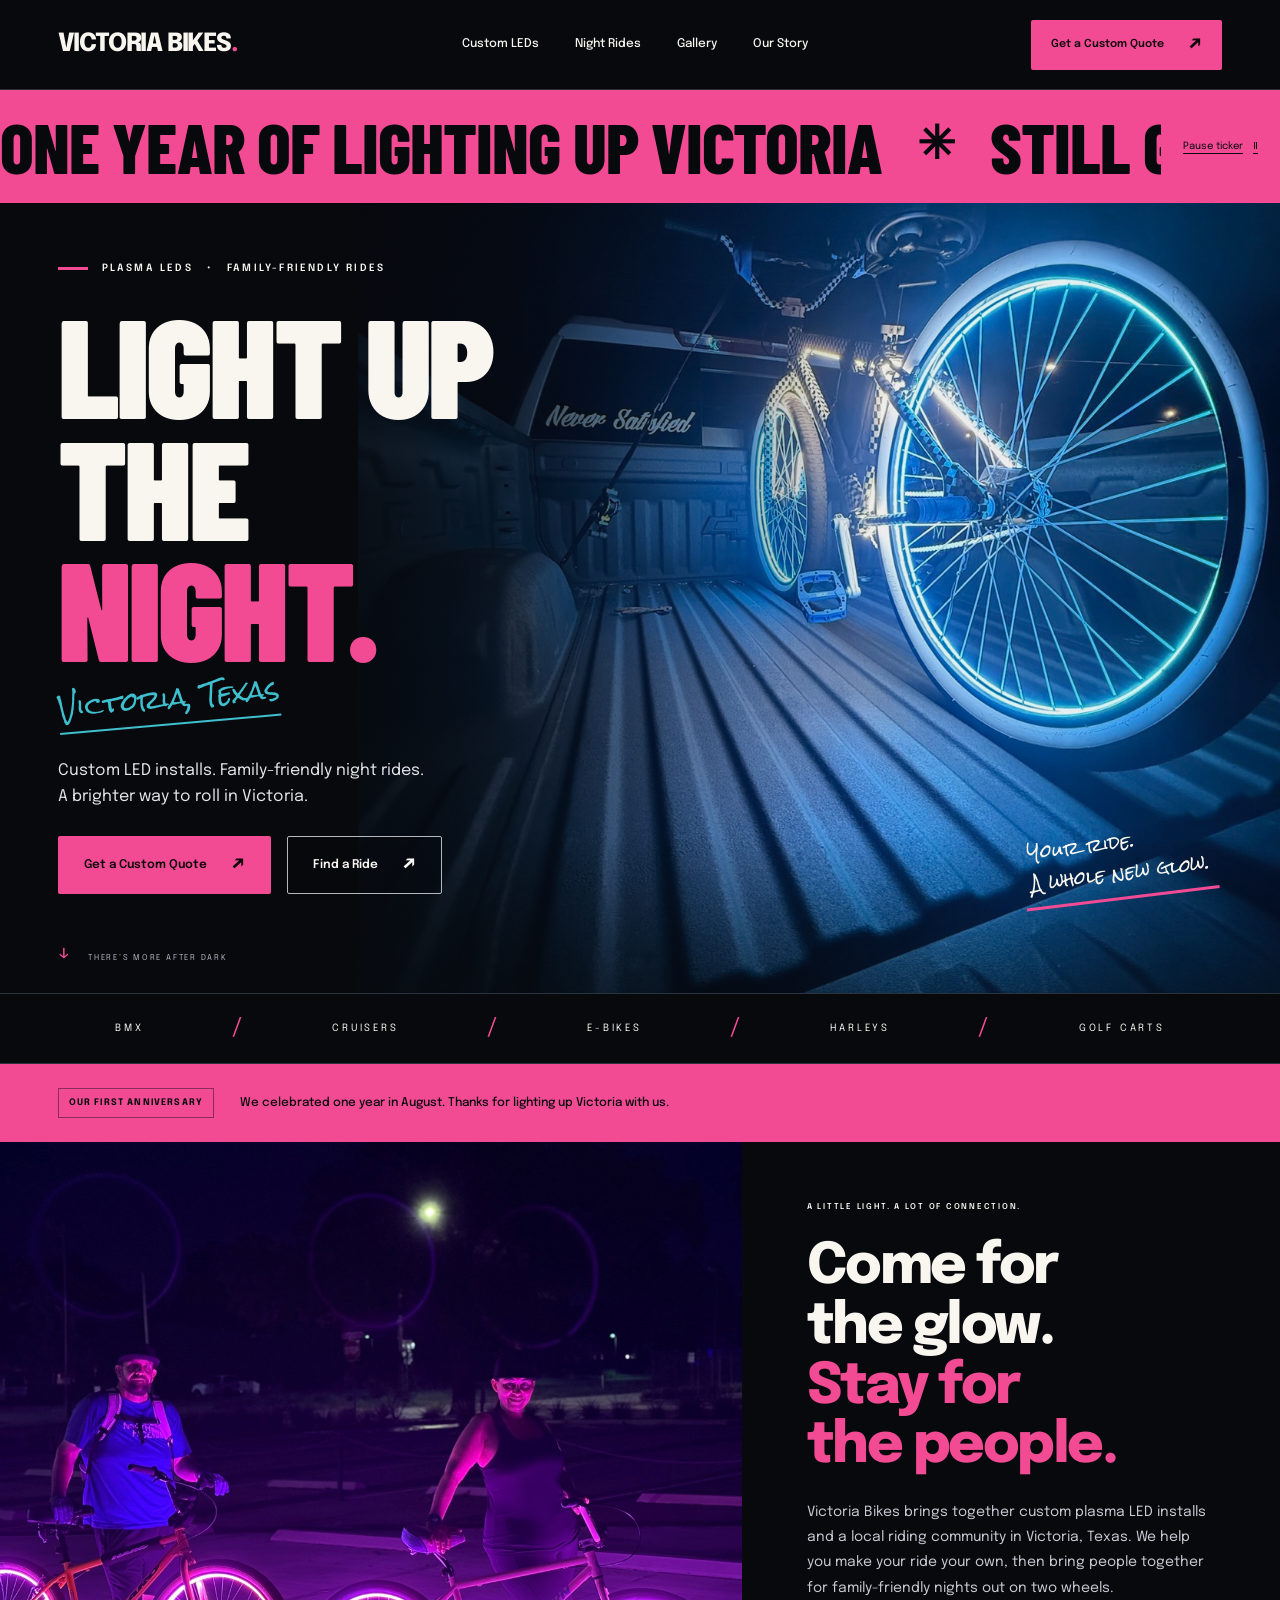
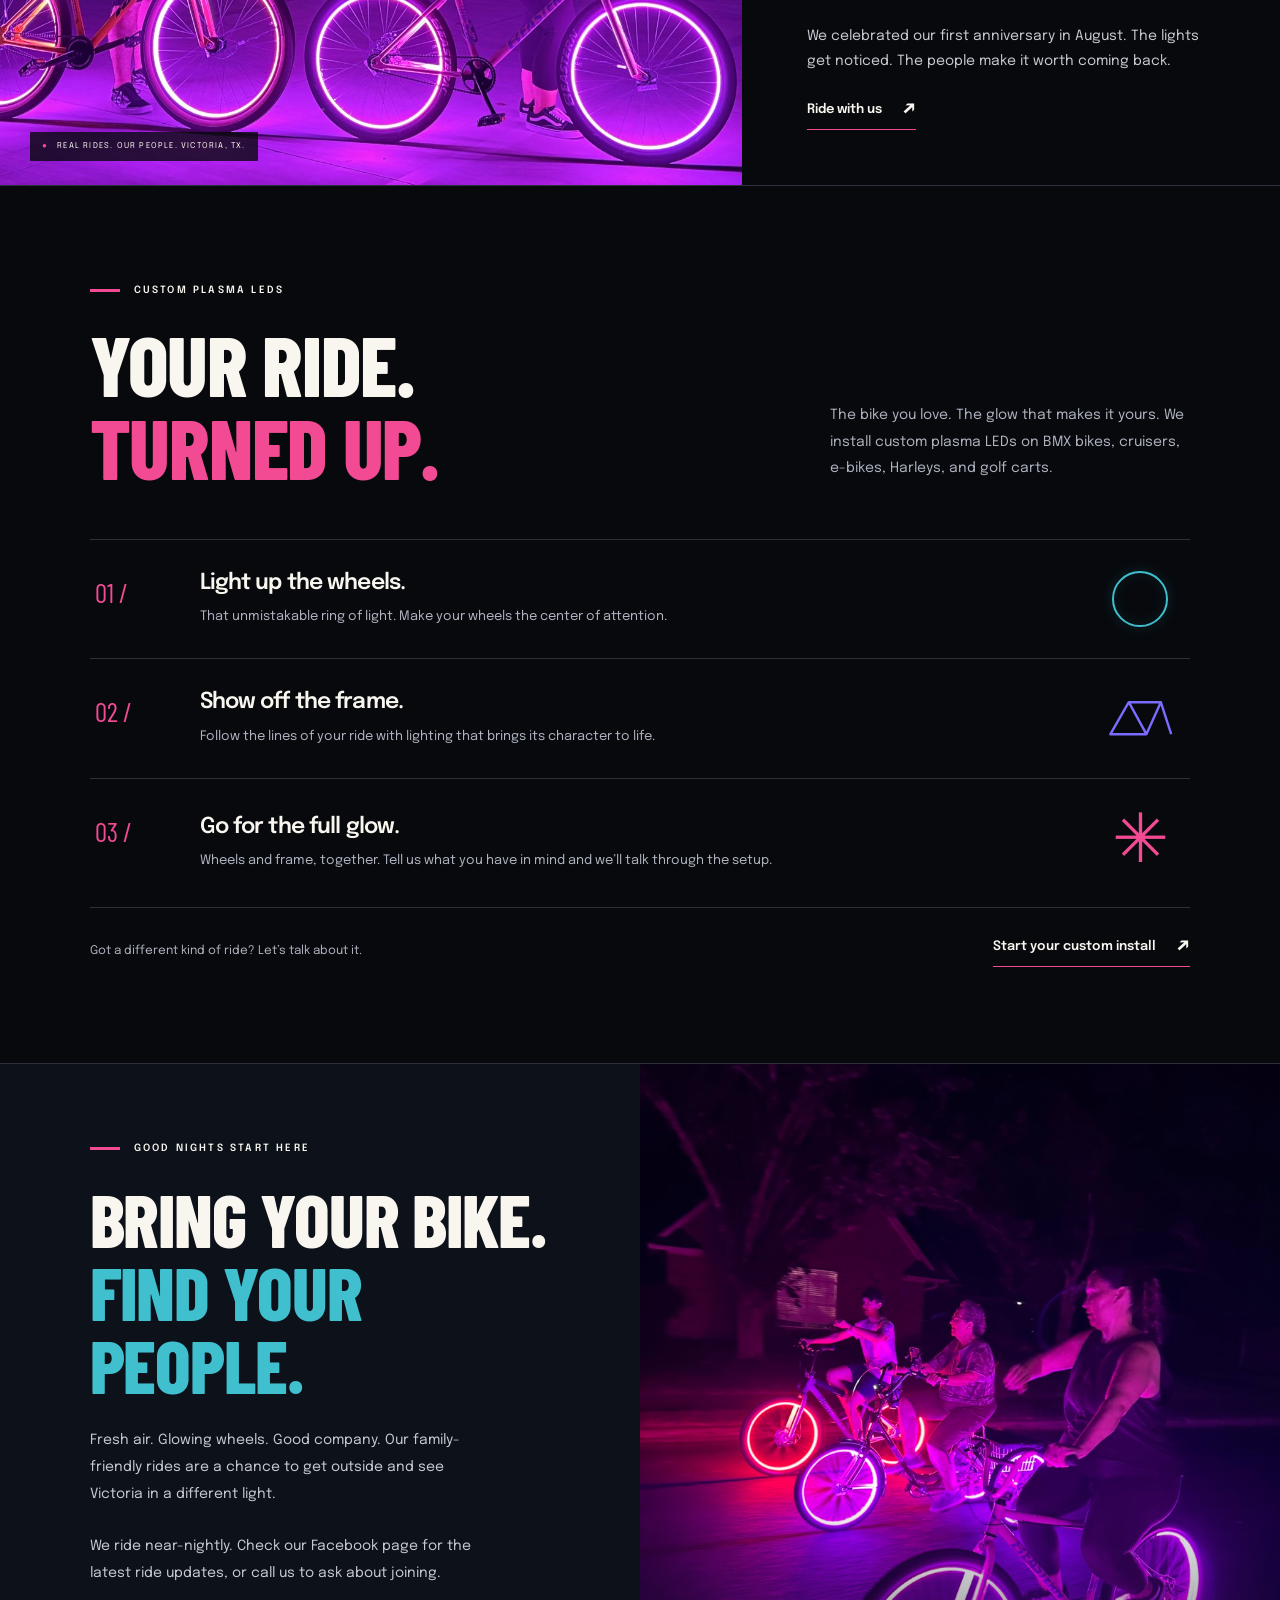
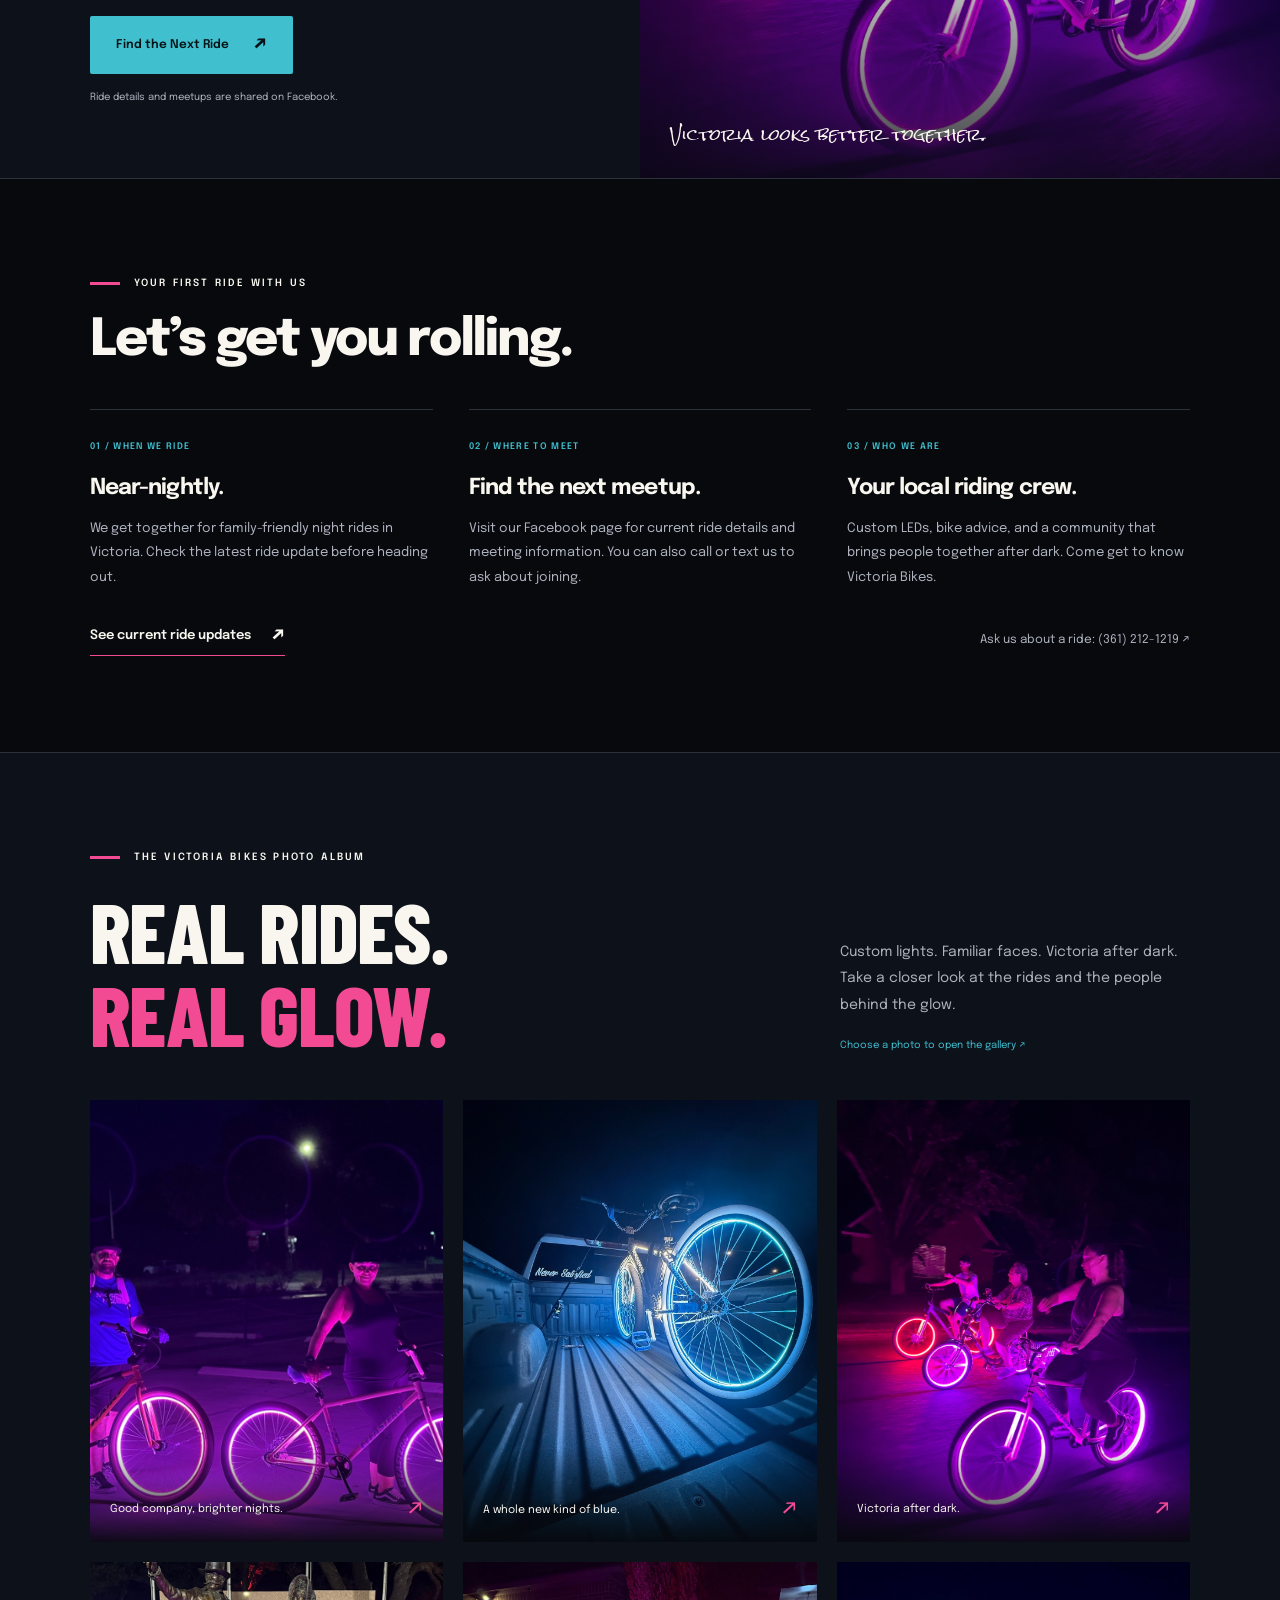
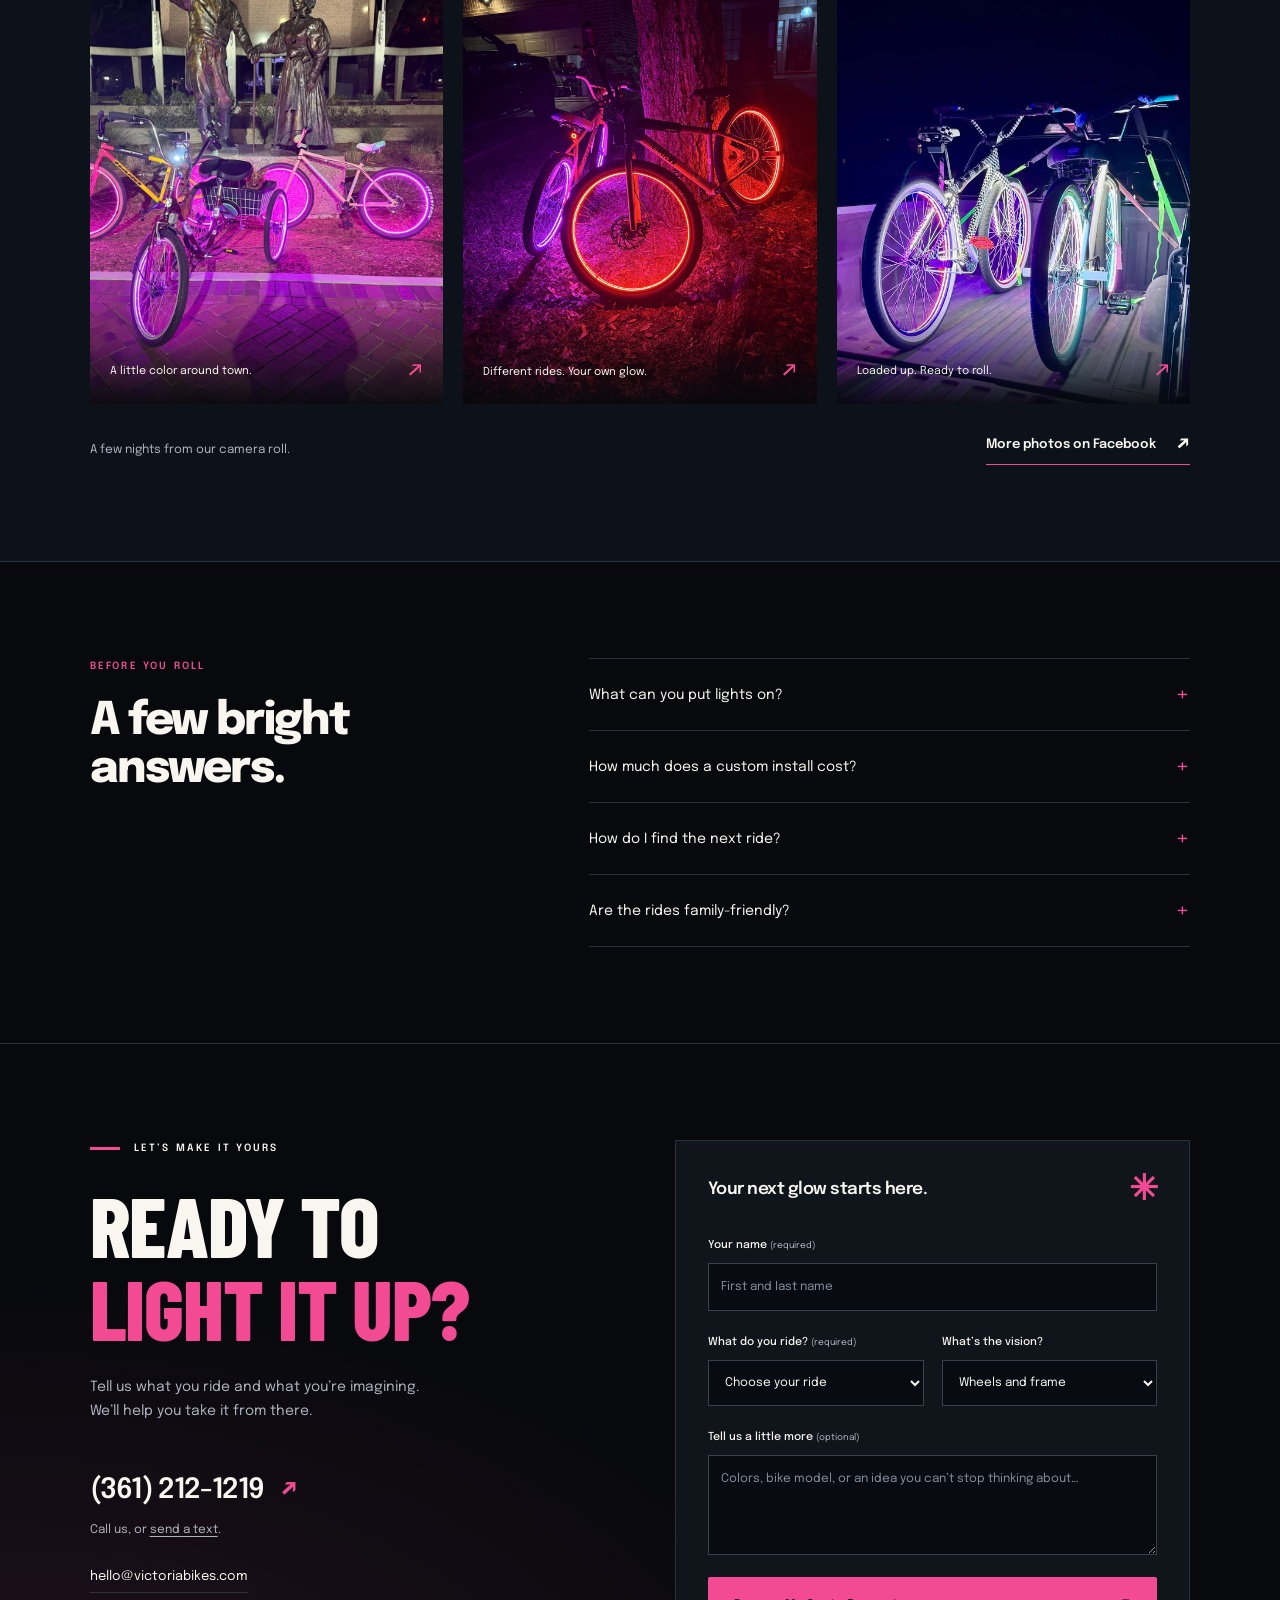
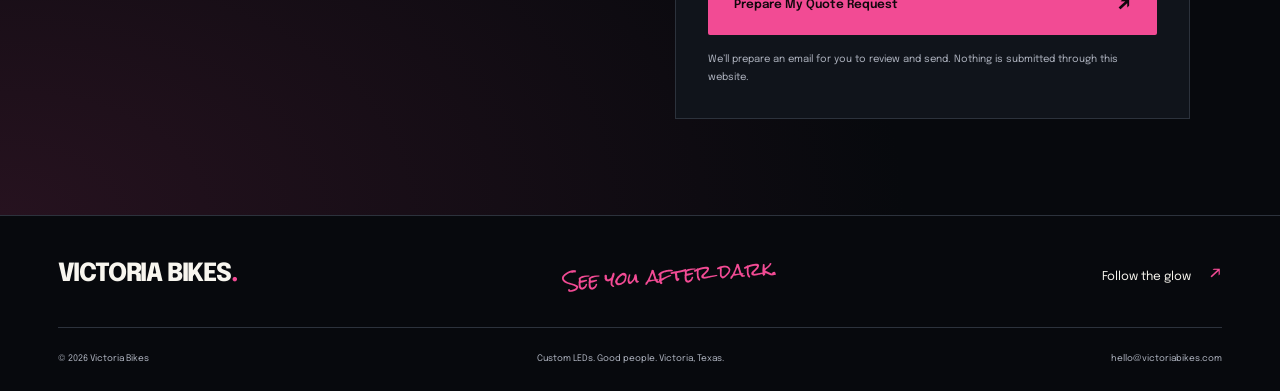
==== commit 668cc9af: "Add a photo gallery and first-anniversary details. Give visitors a closer look at real rides and mar" ====
--- a/index.html
+++ b/index.html
@@ -15,18 +15,28 @@
   <link rel="preconnect" href="https://fonts.gstatic.com" crossorigin>
   <link href="https://fonts.googleapis.com/css2?family=Barlow+Condensed:wght@800;900&family=Epilogue:wght@400;500;600;700;800&family=Rock+Salt&display=swap" rel="stylesheet">
   <link rel="preload" as="image" href="assets/led-cruiser.jpg" fetchpriority="high">
-  <link rel="stylesheet" href="styles.css">
-  <script src="script.js" defer></script>
+  <link rel="stylesheet" href="styles.css?v=gallery-1">
+  <script src="script.js?v=gallery-1" defer></script>
 </head>
 <body>
   <a class="skip-link" href="#main">Skip to content</a>
   <header class="site-header">
     <a class="wordmark" href="#" aria-label="Victoria Bikes home">VICTORIA BIKES<span class="brand-dot" aria-hidden="true">.</span></a>
-    <nav aria-label="Main navigation" id="main-nav"><a href="#custom-leds">Custom LEDs</a><a href="#night-rides">Night Rides</a><a href="#our-story">Our Story</a></nav>
+    <nav aria-label="Main navigation" id="main-nav"><a href="#custom-leds">Custom LEDs</a><a href="#night-rides">Night Rides</a><a href="#gallery">Gallery</a><a href="#our-story">Our Story</a></nav>
     <a class="button button-pink header-cta" href="#quote">Get a Custom Quote <span aria-hidden="true">↗</span></a>
     <button class="menu-toggle" type="button" aria-expanded="false" aria-controls="main-nav" aria-label="Open navigation"><span></span><span></span></button>
   </header>
   <main id="main">
+    <section class="anniversary anniversary-strip" id="anniversary-ticker" aria-labelledby="anniversary-title">
+      <h2 class="visually-hidden" id="anniversary-title">One year of lighting up Victoria.</h2>
+      <div class="anniversary-ticker" aria-hidden="true">
+        <div class="anniversary-track">
+          <span class="anniversary-repeat">ONE YEAR OF LIGHTING UP VICTORIA <span class="anniversary-star">✳</span> STILL GLOWING. <span class="anniversary-star">✳</span></span>
+          <span class="anniversary-repeat">ONE YEAR OF LIGHTING UP VICTORIA <span class="anniversary-star">✳</span> STILL GLOWING. <span class="anniversary-star">✳</span></span>
+        </div>
+      </div>
+      <button class="anniversary-toggle" type="button" aria-label="Pause anniversary ticker" aria-pressed="false" hidden>Pause ticker <span aria-hidden="true">Ⅱ</span></button>
+    </section>
     <section class="hero" aria-labelledby="hero-title">
       <img class="hero-photo" src="assets/led-cruiser.jpg" alt="Custom cruiser with bright cyan LED wheel rings in a truck bed at night" width="1200" height="1600" fetchpriority="high">
       <div class="hero-shade" aria-hidden="true"></div>
@@ -41,9 +51,15 @@
       <a class="hero-scroll" href="#our-story"><span aria-hidden="true">↓</span> There’s more after dark</a>
     </section>
     <div class="ride-types" aria-label="We install LEDs on these vehicles"><span>BMX</span><i aria-hidden="true">/</i><span>Cruisers</span><i aria-hidden="true">/</i><span>E-bikes</span><i aria-hidden="true">/</i><span>Harleys</span><i aria-hidden="true">/</i><span>Golf carts</span></div>
+    <section class="anniversary-note" id="anniversary" aria-label="Our first anniversary">
+      <div class="anniversary-details">
+        <span class="anniversary-badge">Our first anniversary</span>
+        <p>We celebrated one year in August. Thanks for lighting up Victoria with us.</p>
+      </div>
+    </section>
     <section class="story" id="our-story" aria-labelledby="story-title">
       <div class="story-photo-wrap"><img src="assets/night-ride-crew.jpg" alt="Two Victoria riders with purple plasma LED wheel rings lighting up the pavement" width="1400" height="1050" loading="lazy"><span class="photo-label"><span aria-hidden="true">●</span> Real rides. Our people. Victoria, TX.</span></div>
-      <div class="story-copy"><p class="eyebrow">A little light. A lot of connection.</p><h2 id="story-title">Come for<br class="story-break"> the glow.<br><span class="pink">Stay for<br class="story-break"> the people.</span></h2><p>We light up rides and bring Victoria together after dark. From a custom set of LEDs to a night out with the crew, it’s about making your ride—and your town—feel a little more like you.</p><a class="text-link" href="#night-rides">Ride with us <span aria-hidden="true">↗</span></a></div>
+      <div class="story-copy"><p class="eyebrow">A little light. A lot of connection.</p><h2 id="story-title">Come for<br class="story-break"> the glow.<br><span class="pink">Stay for<br class="story-break"> the people.</span></h2><p>Victoria Bikes brings together custom plasma LED installs and a local riding community in Victoria, Texas. We help you make your ride your own, then bring people together for family-friendly nights out on two wheels.</p><p>We celebrated our first anniversary in August. The lights get noticed. The people make it worth coming back.</p><a class="text-link" href="#night-rides">Ride with us <span aria-hidden="true">↗</span></a></div>
     </section>
     <section class="installs section-pad" id="custom-leds" aria-labelledby="installs-title">
       <div class="section-heading"><div><p class="eyebrow"><span class="pink-dash" aria-hidden="true"></span>Custom plasma LEDs</p><h2 class="display-title" id="installs-title">YOUR RIDE.<br><span class="pink">TURNED UP.</span></h2></div><p class="section-intro">The bike you love. The glow that makes it yours. We install custom plasma LEDs on BMX bikes, cruisers, e-bikes, Harleys, and golf carts.</p></div>
@@ -57,6 +73,27 @@
     <section class="night-rides" id="night-rides" aria-labelledby="rides-title">
       <div class="rides-copy"><p class="eyebrow"><span class="pink-dash" aria-hidden="true"></span>Good nights start here</p><h2 class="display-title" id="rides-title">BRING YOUR BIKE.<br><span class="teal">FIND YOUR<br>PEOPLE.</span></h2><p>Fresh air. Glowing wheels. Good company. Our family-friendly rides are a chance to get outside and see Victoria in a different light.</p><p>We ride near-nightly. Check our Facebook page for the latest ride updates, or call us to ask about joining.</p><a class="button button-teal" href="https://www.facebook.com/victoriatxbikes" target="_blank" rel="noopener noreferrer">Find the Next Ride <span aria-hidden="true">↗</span></a><p class="ride-note">Ride details and meetups are shared on Facebook.</p></div>
       <figure class="rides-photo"><img src="assets/community-ride.jpg" alt="Three riders cruising through Victoria at night on bikes with pink and purple LED lights" width="900" height="1200" loading="lazy"><figcaption>Victoria looks better together.</figcaption></figure>
+    </section>
+    <section class="ride-guide section-pad" aria-labelledby="ride-guide-title">
+      <div class="ride-guide-heading"><p class="eyebrow"><span class="pink-dash" aria-hidden="true"></span>Your first ride with us</p><h2 id="ride-guide-title">Let’s get you rolling.</h2></div>
+      <div class="ride-guide-grid">
+        <article><span class="guide-label">01 / When we ride</span><h3>Near-nightly.</h3><p>We get together for family-friendly night rides in Victoria. Check the latest ride update before heading out.</p></article>
+        <article><span class="guide-label">02 / Where to meet</span><h3>Find the next meetup.</h3><p>Visit our Facebook page for current ride details and meeting information. You can also call or text us to ask about joining.</p></article>
+        <article><span class="guide-label">03 / Who we are</span><h3>Your local riding crew.</h3><p>Custom LEDs, bike advice, and a community that brings people together after dark. Come get to know Victoria Bikes.</p></article>
+      </div>
+      <div class="ride-guide-actions"><a class="text-link" href="https://www.facebook.com/victoriatxbikes" target="_blank" rel="noopener noreferrer">See current ride updates <span aria-hidden="true">↗</span></a><a href="sms:+13612121219">Ask us about a ride: (361) 212-1219 <span aria-hidden="true">↗</span></a></div>
+    </section>
+    <section class="gallery section-pad" id="gallery" aria-labelledby="gallery-title">
+      <div class="section-heading"><div><p class="eyebrow"><span class="pink-dash" aria-hidden="true"></span>The Victoria Bikes photo album</p><h2 class="display-title" id="gallery-title">REAL RIDES.<br><span class="pink">REAL GLOW.</span></h2></div><div class="gallery-intro"><p>Custom lights. Familiar faces. Victoria after dark. Take a closer look at the rides and the people behind the glow.</p><span>Choose a photo to open the gallery <span aria-hidden="true">↗</span></span></div></div>
+      <div class="gallery-grid">
+        <a class="gallery-photo" href="assets/night-ride-crew.jpg" data-caption="Good company, brighter nights." aria-label="View photo: two riders with purple LED bikes"><img src="assets/night-ride-crew.jpg" alt="Two riders with purple LED wheel rings on their bikes" width="1400" height="1050" loading="lazy"><span class="gallery-photo-caption">Good company, brighter nights. <span aria-hidden="true">↗</span></span></a>
+        <a class="gallery-photo" href="assets/led-cruiser.jpg" data-caption="A whole new kind of blue." aria-label="View photo: cyan LED cruiser"><img src="assets/led-cruiser.jpg" alt="Cyan LED wheel rings on a custom cruiser in a truck bed" width="1200" height="1600" loading="lazy"><span class="gallery-photo-caption">A whole new kind of blue. <span aria-hidden="true">↗</span></span></a>
+        <a class="gallery-photo" href="assets/community-ride.jpg" data-caption="Victoria after dark." aria-label="View photo: three riders on a night ride"><img src="assets/community-ride.jpg" alt="Three people riding bikes with pink and purple LEDs at night" width="900" height="1200" loading="lazy"><span class="gallery-photo-caption">Victoria after dark. <span aria-hidden="true">↗</span></span></a>
+        <a class="gallery-photo" href="assets/gallery/plaza-glow.jpg" data-caption="A little color around town." aria-label="View photo: glowing bikes at the plaza"><img src="assets/gallery/plaza-glow.jpg" alt="Pink-lit bikes and a tricycle parked in front of bronze statues at the plaza" width="1600" height="1200" loading="lazy"><span class="gallery-photo-caption">A little color around town. <span aria-hidden="true">↗</span></span></a>
+        <a class="gallery-photo" href="assets/gallery/two-tones.jpg" data-caption="Different rides. Your own glow." aria-label="View photo: red and purple LED bikes"><img src="assets/gallery/two-tones.jpg" alt="Two bikes with red and purple wheel lights parked beside a tree" width="1200" height="1600" loading="lazy"><span class="gallery-photo-caption">Different rides. Your own glow. <span aria-hidden="true">↗</span></span></a>
+        <a class="gallery-photo" href="assets/gallery/ready-to-roll.jpg" data-caption="Loaded up. Ready to roll." aria-label="View photo: two illuminated bikes ready for a ride"><img src="assets/gallery/ready-to-roll.jpg" alt="Two cruisers with purple and cyan LED lights secured in a truck bed" width="602" height="960" loading="lazy"><span class="gallery-photo-caption">Loaded up. Ready to roll. <span aria-hidden="true">↗</span></span></a>
+      </div>
+      <div class="gallery-bottom"><p>A few nights from our camera roll.</p><a class="text-link" href="https://www.facebook.com/victoriatxbikes/photos" target="_blank" rel="noopener noreferrer">More photos on Facebook <span aria-hidden="true">↗</span></a></div>
     </section>
     <section class="faq section-pad" aria-labelledby="faq-title">
       <div><p class="eyebrow">Before you roll</p><h2 id="faq-title">A few bright<br> answers.</h2></div>
@@ -81,6 +118,11 @@
       </form>
     </section>
   </main>
+  <dialog class="gallery-dialog" id="gallery-dialog" aria-label="Victoria Bikes photo viewer" aria-describedby="gallery-caption">
+    <div class="gallery-dialog-top"><span class="eyebrow">Victoria Bikes / After dark</span><button type="button" class="gallery-close" aria-label="Close photo viewer" autofocus>Close <span aria-hidden="true">×</span></button></div>
+    <div class="gallery-stage"><button type="button" class="gallery-previous" aria-label="Previous photo">←</button><img id="gallery-full-photo" alt=""><button type="button" class="gallery-next" aria-label="Next photo">→</button></div>
+    <div class="gallery-dialog-bottom"><div aria-live="polite" aria-atomic="true"><p id="gallery-caption"></p><span id="gallery-count"></span></div><a id="gallery-original" href="assets/night-ride-crew.jpg" target="_blank" rel="noopener noreferrer">Open photo <span aria-hidden="true">↗</span></a></div>
+  </dialog>
   <footer class="site-footer"><div class="footer-top"><a class="wordmark" href="#">VICTORIA BIKES<span class="brand-dot" aria-hidden="true">.</span></a><p class="handwritten">See you after dark.</p><a href="https://www.facebook.com/victoriatxbikes" target="_blank" rel="noopener noreferrer">Follow the glow <span aria-hidden="true">↗</span></a></div><div class="footer-bottom"><span>© <span id="year">2026</span> Victoria Bikes</span><span>Custom LEDs. Good people. Victoria, Texas.</span><a href="mailto:hello@victoriabikes.com">hello@victoriabikes.com</a></div></footer>
 </body>
 </html>
--- a/styles.css
+++ b/styles.css
@@ -10,4 +10,69 @@
 @media(max-width:760px){html{scroll-padding-top:24px}.site-header{height:76px;padding:0 6%;gap:15px;flex-wrap:wrap}.wordmark{font-size:21px}.header-cta{margin-left:auto;font-size:10px;padding:10px 12px;min-height:38px}.header-cta span{display:none}.menu-toggle{display:flex;flex-direction:column;gap:6px;justify-content:center;align-items:center;width:38px;height:42px;padding:8px;background:none;border:0}.menu-toggle span{width:22px;height:2px;background:var(--white);transition:transform .2s}.menu-toggle[aria-expanded=true] span:first-child{transform:translateY(4px) rotate(45deg)}.menu-toggle[aria-expanded=true] span:last-child{transform:translateY(-4px) rotate(-45deg)}.site-header nav{display:none;position:absolute;top:75px;left:0;right:0;padding:18px 6%;border-bottom:1px solid var(--line);background:var(--bg);flex-direction:column;gap:0}.site-header nav.is-open{display:flex}.site-header nav a{padding:13px 0;font-size:14px}.hero{min-height:820px}.hero-photo{width:100%;height:650px;top:0;object-position:50% 62%}.hero-shade{background:linear-gradient(90deg,rgba(7,9,13,.75),rgba(7,9,13,.06)),linear-gradient(0deg,#07090d 19%,transparent 58%)}.hero-content{padding:40px 6% 70px}.hero .eyebrow{font-size:7px;letter-spacing:.14em;gap:9px}.hero .pink-dash{width:21px;height:2px}.hero h1{font-size:clamp(100px,19vw,144px);margin-top:30px;line-height:.88}.hero-location{font-size:22px;margin:19px 0 29px}.hero-description{font-size:14px;margin-top:25px;max-width:340px}.hero .button{padding:16px 19px;font-size:11px}.hero .button-row{gap:12px}.hero-note{display:none}.hero-scroll{left:6%;bottom:22px}.ride-types{padding:19px 6%;gap:12px;font-size:8px;letter-spacing:.1em}.ride-types i{font-size:18px}.story{grid-template-columns:1fr}.story-photo-wrap{min-height:0;aspect-ratio:4/3}.story-copy{padding:42px 7% 48px}.story-copy .eyebrow{font-size:8px}.story-copy h2{font-size:50px}.story-break{display:none}.story-copy>p:not(.eyebrow){font-size:14px;max-width:480px;margin:23px 0}.photo-label{left:20px;bottom:18px;font-size:7px}.section-pad{padding:60px 7%}.section-heading{display:block}.section-heading .eyebrow{font-size:9px}.display-title{font-size:72px}.section-intro{margin-top:26px;font-size:13px;max-width:460px}.install-options{margin-top:35px}.install-option{grid-template-columns:40px 1fr 50px;gap:15px;padding:25px 0}.option-number{font-size:22px}.install-option h3{font-size:18px}.install-option p{font-size:12px;line-height:1.8}.wheel-icon{width:39px;height:39px}.frame-icon{width:44px}.spark-icon{font-size:48px}.install-bottom{align-items:flex-start;flex-direction:column;gap:17px}.night-rides{grid-template-columns:1fr}.rides-copy{padding:55px 7%}.rides-copy .display-title{font-size:72px}.rides-copy>p:not(.eyebrow):not(.ride-note){max-width:450px;font-size:13px}.rides-photo{min-height:0;aspect-ratio:1/1.05}.rides-photo img{object-position:50% 57%}.rides-photo figcaption{font-size:14px}.faq{grid-template-columns:1fr;gap:30px}.faq h2{font-size:40px}.faq h2 br{display:none}.faq .eyebrow{margin-bottom:15px}summary{font-size:13px}details p{font-size:12px}.quote{grid-template-columns:1fr;gap:35px}.quote-copy .display-title{font-size:76px}.quote-copy .eyebrow{font-size:9px}.quote-copy>p:not(.eyebrow):not(.contact-caption){font-size:13px}.contact-phone{margin-top:26px;font-size:26px}.contact-email{margin-top:15px}.quote-form{padding:25px}.form-grid{grid-template-columns:1fr 1fr;gap:14px}input,select,textarea{font-size:16px}.quote-form label{font-size:10px}.quote-form label span{font-size:8px}.footer-top{flex-wrap:wrap;gap:25px}.footer-top .handwritten{order:3;width:100%;font-size:16px}.footer-top>a:last-child{font-size:10px}.footer-bottom{flex-direction:column;gap:10px}.site-footer{padding:35px 7% 25px}}
 @media(max-width:400px){.site-header{padding-inline:5%;gap:10px}.wordmark{font-size:18px}.header-cta{font-size:9px;padding:9px 10px}.hero{min-height:780px}.hero .eyebrow{font-size:6px;letter-spacing:.1em}.hero h1{font-size:108px}.hero .button{padding:15px 14px;font-size:10px;gap:12px}.hero-location{font-size:20px}.hero-description{font-size:13px}.ride-types{font-size:7px;padding-inline:5%;gap:7px}.story-copy h2{font-size:43px}.display-title,.rides-copy .display-title{font-size:64px}.quote-copy .display-title{font-size:66px}.form-grid{grid-template-columns:1fr}.form-top{font-size:15px}.install-option{grid-template-columns:30px 1fr 40px;gap:12px}.install-option h3{font-size:16px}.install-option p{font-size:11px}.faq h2{font-size:35px}.quote-form{padding:20px}.footer-top .wordmark{font-size:19px}}
 @media(max-width:400px){.header-cta{display:none}.menu-toggle{margin-left:auto}}
-@media(prefers-reduced-motion:reduce){html{scroll-behavior:auto}*,*:before,*:after{transition:none!important;animation:none!important}}
+.visually-hidden{position:absolute;width:1px;height:1px;padding:0;margin:-1px;overflow:hidden;clip-path:inset(50%);white-space:nowrap;border:0}
+.anniversary,.anniversary-note{background:var(--pink);color:var(--bg);overflow:hidden}
+.anniversary-strip{display:flex;align-items:center;padding:18px 0}
+.anniversary-note{padding:24px 0}
+.anniversary-ticker{overflow:hidden;flex:1;min-width:0}
+.anniversary-track{display:flex;width:max-content}
+.anniversary-repeat{display:flex;align-items:center;flex-shrink:0;gap:35px;padding-right:35px;font-family:var(--display);font-size:clamp(48px,5.5vw,88px);font-weight:800;line-height:1.1;letter-spacing:-.015em;white-space:nowrap}
+.anniversary-star{font-family:var(--body);font-size:.65em}
+.anniversary.is-animated .anniversary-track{animation:anniversary-scroll 38s linear infinite}
+.anniversary.is-paused .anniversary-track,.anniversary:hover .anniversary-track,.anniversary:focus-within .anniversary-track{animation-play-state:paused}
+.anniversary-details{display:flex;align-items:center;gap:26px;margin:0 4.5%}
+.anniversary-badge{font-size:9px;letter-spacing:.13em;text-transform:uppercase;font-weight:700;border:1px solid #07090d70;padding:6px 10px;white-space:nowrap}
+.anniversary-details p{font-size:12px;font-weight:500;line-height:1.7}
+.anniversary-toggle{flex-shrink:0;display:flex;gap:10px;align-items:center;margin:0 22px;background:none;border:0;color:var(--bg);font-size:10px;padding:12px 0;text-decoration:underline;text-underline-offset:4px}
+.anniversary :focus-visible{outline-color:var(--bg)}
+@keyframes anniversary-scroll{to{transform:translateX(-50%)}}
+@media(max-width:760px){.anniversary-strip{padding:14px 0}.anniversary-note{padding:20px 0}.anniversary-repeat{gap:22px;padding-right:22px}.anniversary-details{margin:0 6%;gap:12px;flex-wrap:wrap}.anniversary-details p{order:3;flex-basis:100%;font-size:11px}.anniversary-toggle{padding:8px 0;margin:0 14px;font-size:9px}.anniversary-badge{font-size:8px}}
+@media(prefers-reduced-motion:reduce){html{scroll-behavior:auto}*,*:before,*:after{transition:none!important;animation:none!important}.anniversary-track{width:auto;padding:0 6%}.anniversary-repeat{white-space:normal;display:block;font-size:clamp(36px,5vw,72px);padding:0}.anniversary-repeat+.anniversary-repeat{display:none}.anniversary-star{display:none}.anniversary-toggle{display:none}}
+
+/* Ride information and photo gallery */
+.ride-guide{border-bottom:1px solid var(--line)}
+.ride-guide-heading .eyebrow{margin-bottom:22px}
+.ride-guide-heading h2{font-size:clamp(34px,4vw,56px)}
+.ride-guide-grid{display:grid;grid-template-columns:repeat(3,minmax(0,1fr));gap:36px;margin-top:40px}
+.ride-guide-grid article{border-top:1px solid var(--line);padding-top:23px}
+.guide-label{color:var(--teal);font-size:9px;font-weight:600;letter-spacing:.15em;text-transform:uppercase}
+.ride-guide-grid h3{font-size:22px;letter-spacing:-.04em;margin:17px 0 14px}
+.ride-guide-grid p{color:var(--muted);font-size:13px;line-height:1.9}
+.ride-guide-actions{display:flex;align-items:center;justify-content:space-between;gap:24px;flex-wrap:wrap;margin-top:34px}
+.ride-guide-actions>a:last-child{font-size:12px;color:var(--muted)}
+.ride-guide-actions>a:last-child:hover{color:var(--teal)}
+.gallery{background:#0d121a;border-bottom:1px solid var(--line)}
+.gallery-intro{max-width:350px;color:var(--muted);font-size:14px;line-height:1.9}
+.gallery-intro>span{display:block;color:var(--teal);font-size:10px;margin-top:18px}
+.gallery-grid{display:grid;grid-template-columns:repeat(3,minmax(0,1fr));gap:20px;margin-top:45px}
+.gallery-photo{display:block;position:relative;overflow:hidden;aspect-ratio:4/5;background:var(--bg)}
+.gallery-photo img{width:100%;height:100%;object-fit:cover;transition:transform .4s ease}
+.gallery-photo:nth-child(2) img{object-position:60% center}
+.gallery-photo:hover img,.gallery-photo:focus-visible img{transform:scale(1.045)}
+.gallery-photo:focus-visible{outline-offset:4px}
+.gallery-photo-caption{position:absolute;inset:auto 0 0;padding:50px 20px 19px;display:flex;align-items:center;justify-content:space-between;gap:12px;background:linear-gradient(transparent,rgba(7,9,13,.94));font-size:11px;line-height:1.6}
+.gallery-photo-caption>span{color:var(--pink);font-size:26px;line-height:1}
+.gallery-bottom{display:flex;justify-content:space-between;align-items:center;gap:25px;margin-top:30px}
+.gallery-bottom p{color:var(--muted);font-size:12px}
+body.gallery-open{overflow:hidden}
+.gallery-dialog{position:fixed;inset:0;width:min(1200px,94vw);max-width:94vw;max-height:94vh;max-height:94dvh;margin:auto;padding:22px;background:#07090d;color:var(--white);border:1px solid #39404b;overflow:auto}
+.gallery-dialog::backdrop{background:rgba(0,0,0,.93)}
+.gallery-dialog-top,.gallery-dialog-bottom{display:flex;align-items:center;justify-content:space-between;gap:20px}
+.gallery-dialog-top{margin-bottom:18px}
+.gallery-dialog-top .eyebrow{font-size:9px;color:var(--muted)}
+.gallery-close{display:flex;align-items:center;gap:14px;background:none;border:0;color:var(--white);font-size:12px;padding:10px;min-height:44px}
+.gallery-close span{font-size:30px;line-height:1}
+.gallery-stage{position:relative;display:flex;align-items:center;justify-content:center;min-height:180px;background:#030407}
+.gallery-stage img{display:block;max-width:100%;max-height:65vh;max-height:65dvh;width:auto;height:auto;object-fit:contain;margin:auto}
+.gallery-previous,.gallery-next{position:absolute;z-index:1;top:50%;transform:translateY(-50%);background:rgba(7,9,13,.9);color:var(--white);border:1px solid #68707e;min-width:48px;min-height:48px;font-size:23px}
+.gallery-previous{left:12px}.gallery-next{right:12px}
+.gallery-previous:hover,.gallery-next:hover,.gallery-close:hover{color:var(--pink)}
+.gallery-dialog-bottom{padding-top:20px}
+#gallery-caption{font-size:14px;font-weight:500;line-height:1.6}
+#gallery-count{font-size:10px;color:var(--muted)}
+#gallery-original{font-size:11px;white-space:nowrap;border-bottom:1px solid var(--pink);padding:8px 0}
+@media(min-width:761px) and (max-width:1000px){.site-header{gap:15px}.site-header nav{gap:16px;font-size:11px}.header-cta{gap:10px;padding-inline:12px}.wordmark{font-size:19px}}
+@media(max-width:900px){.gallery-grid{grid-template-columns:repeat(2,minmax(0,1fr))}.ride-guide-grid{gap:24px}.ride-guide-grid h3{font-size:19px}}
+@media(max-width:760px){.ride-guide-grid{grid-template-columns:1fr;gap:25px;margin-top:30px}.ride-guide-grid article{padding-top:19px}.ride-guide-grid h3{font-size:23px;margin:13px 0 10px}.ride-guide-grid p{max-width:480px}.ride-guide-actions{align-items:flex-start;flex-direction:column;gap:20px}.gallery-intro{margin-top:25px;font-size:13px}.gallery-grid{gap:12px;margin-top:30px}.gallery-photo-caption{font-size:9px;padding:40px 12px 13px;gap:5px}.gallery-photo-caption>span{font-size:21px}.gallery-bottom{align-items:flex-start;flex-direction:column;gap:15px}.gallery-dialog{padding:12px;width:96vw;max-width:96vw}.gallery-dialog-top .eyebrow{font-size:7px;letter-spacing:.1em}.gallery-dialog-top{margin-bottom:12px}.gallery-stage img{max-height:60vh;max-height:60dvh}.gallery-previous,.gallery-next{min-width:44px;min-height:44px;font-size:20px}.gallery-previous{left:6px}.gallery-next{right:6px}.gallery-dialog-bottom{align-items:flex-start;gap:16px;padding-top:14px}#gallery-caption{font-size:12px}#gallery-original{font-size:10px}}
+@media(max-width:400px){.gallery-grid{grid-template-columns:1fr}.gallery-photo{aspect-ratio:4/3}.gallery-photo-caption{font-size:11px;padding-inline:16px}.gallery-dialog-bottom{flex-wrap:wrap}}
+@media(prefers-reduced-motion:reduce){.gallery-photo img{transition:none}.gallery-photo:hover img,.gallery-photo:focus-visible img{transform:none}}
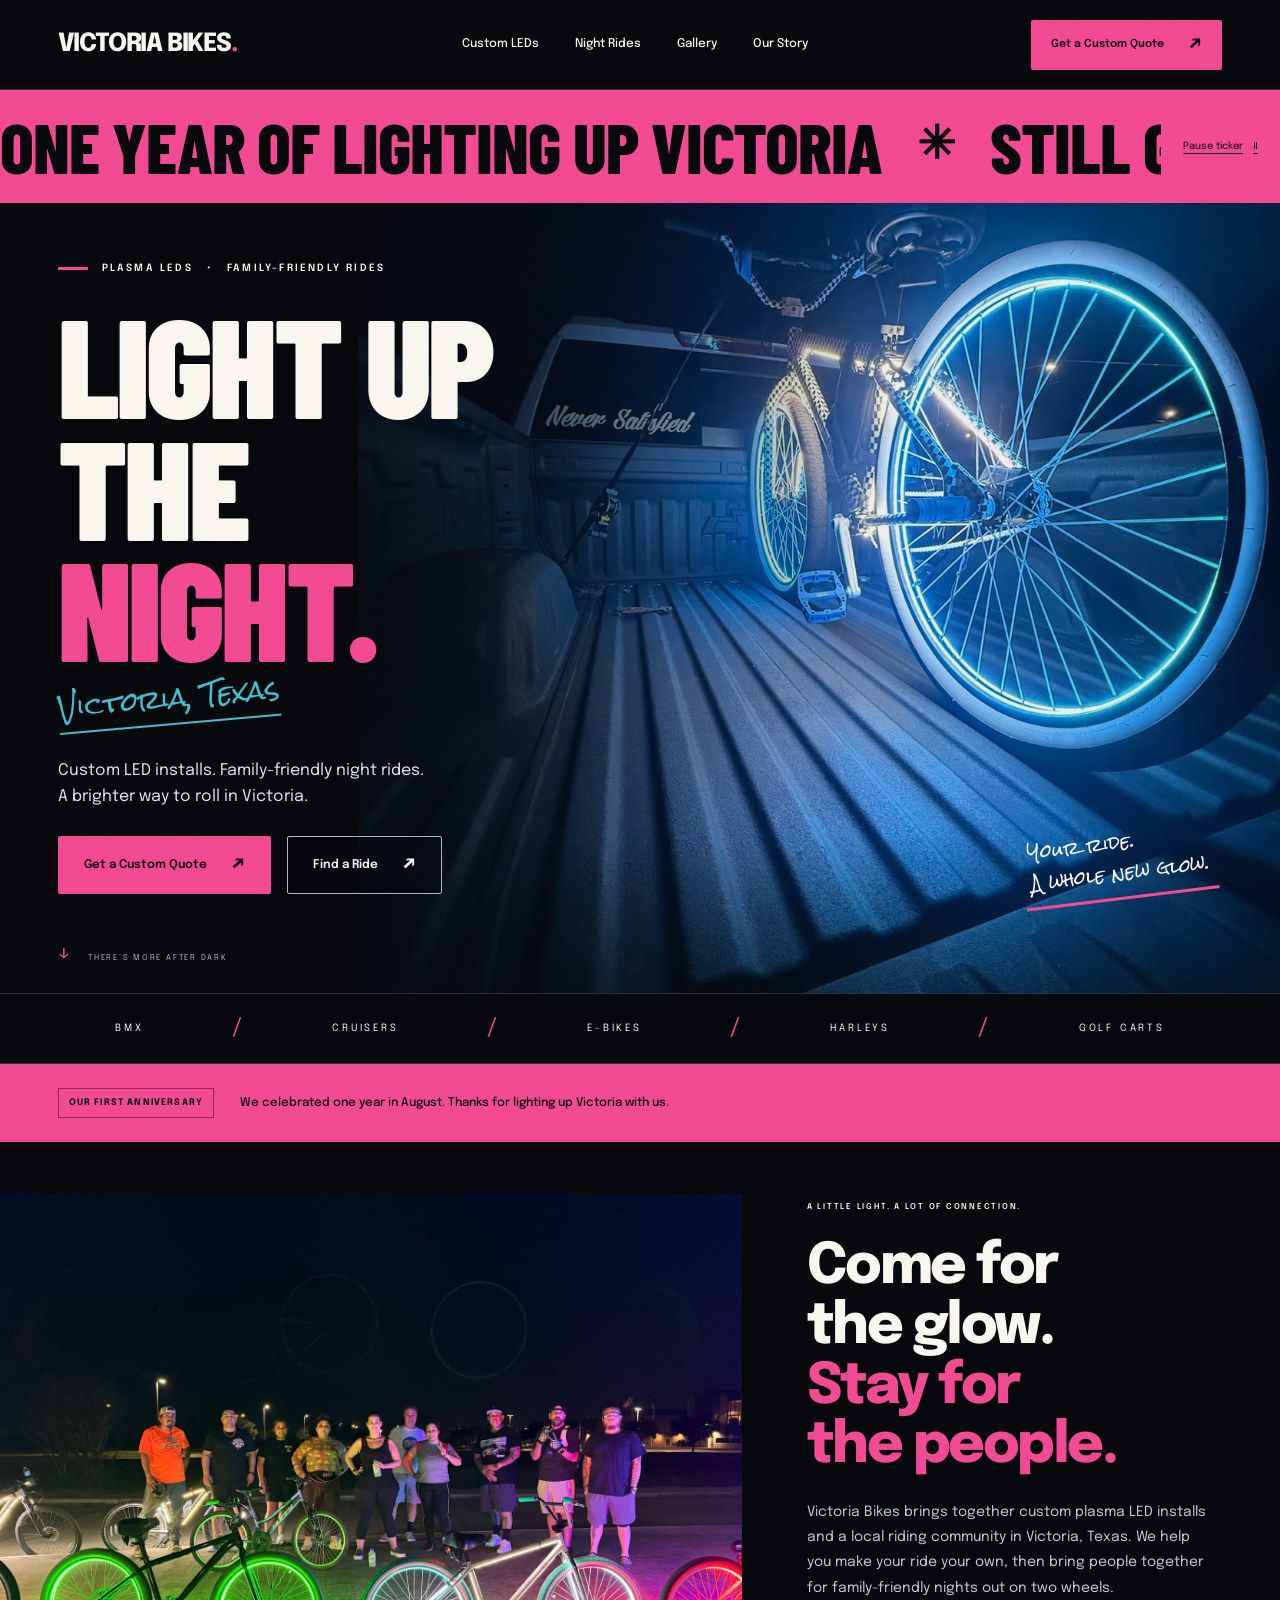
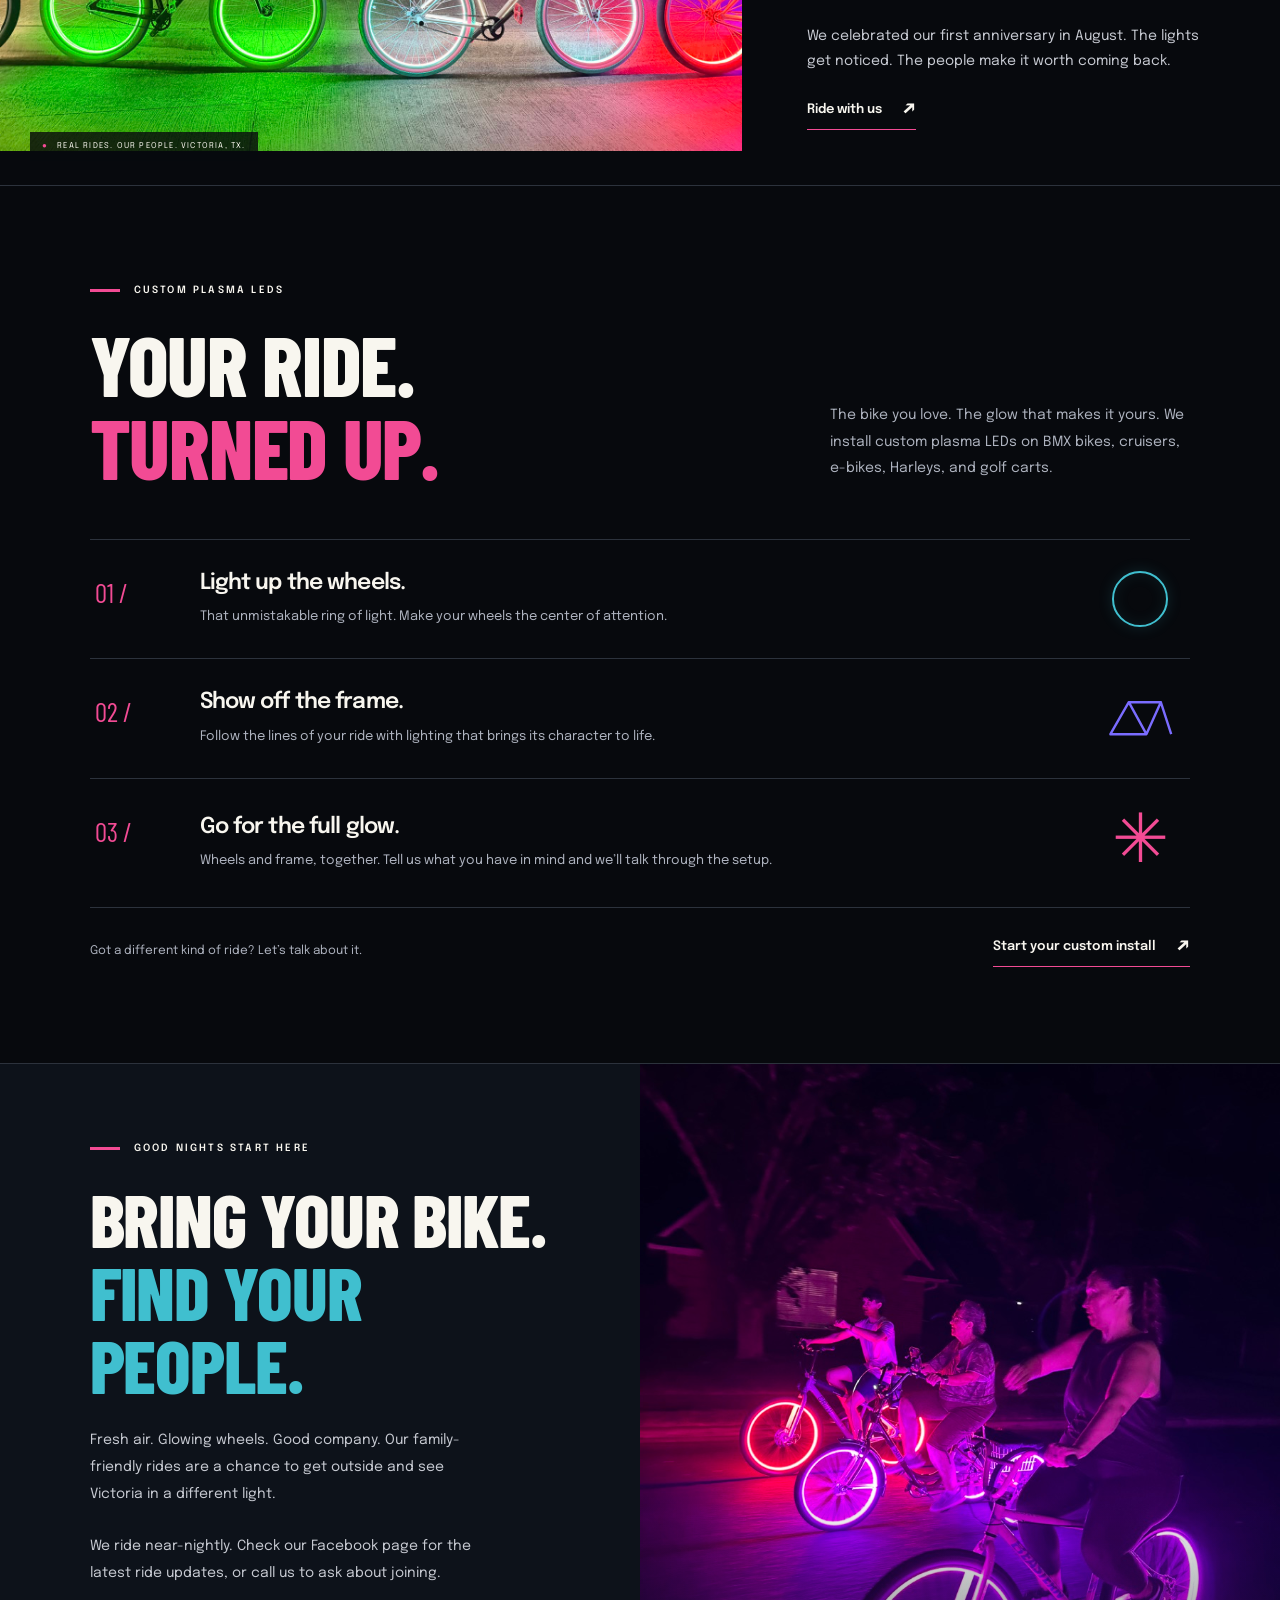
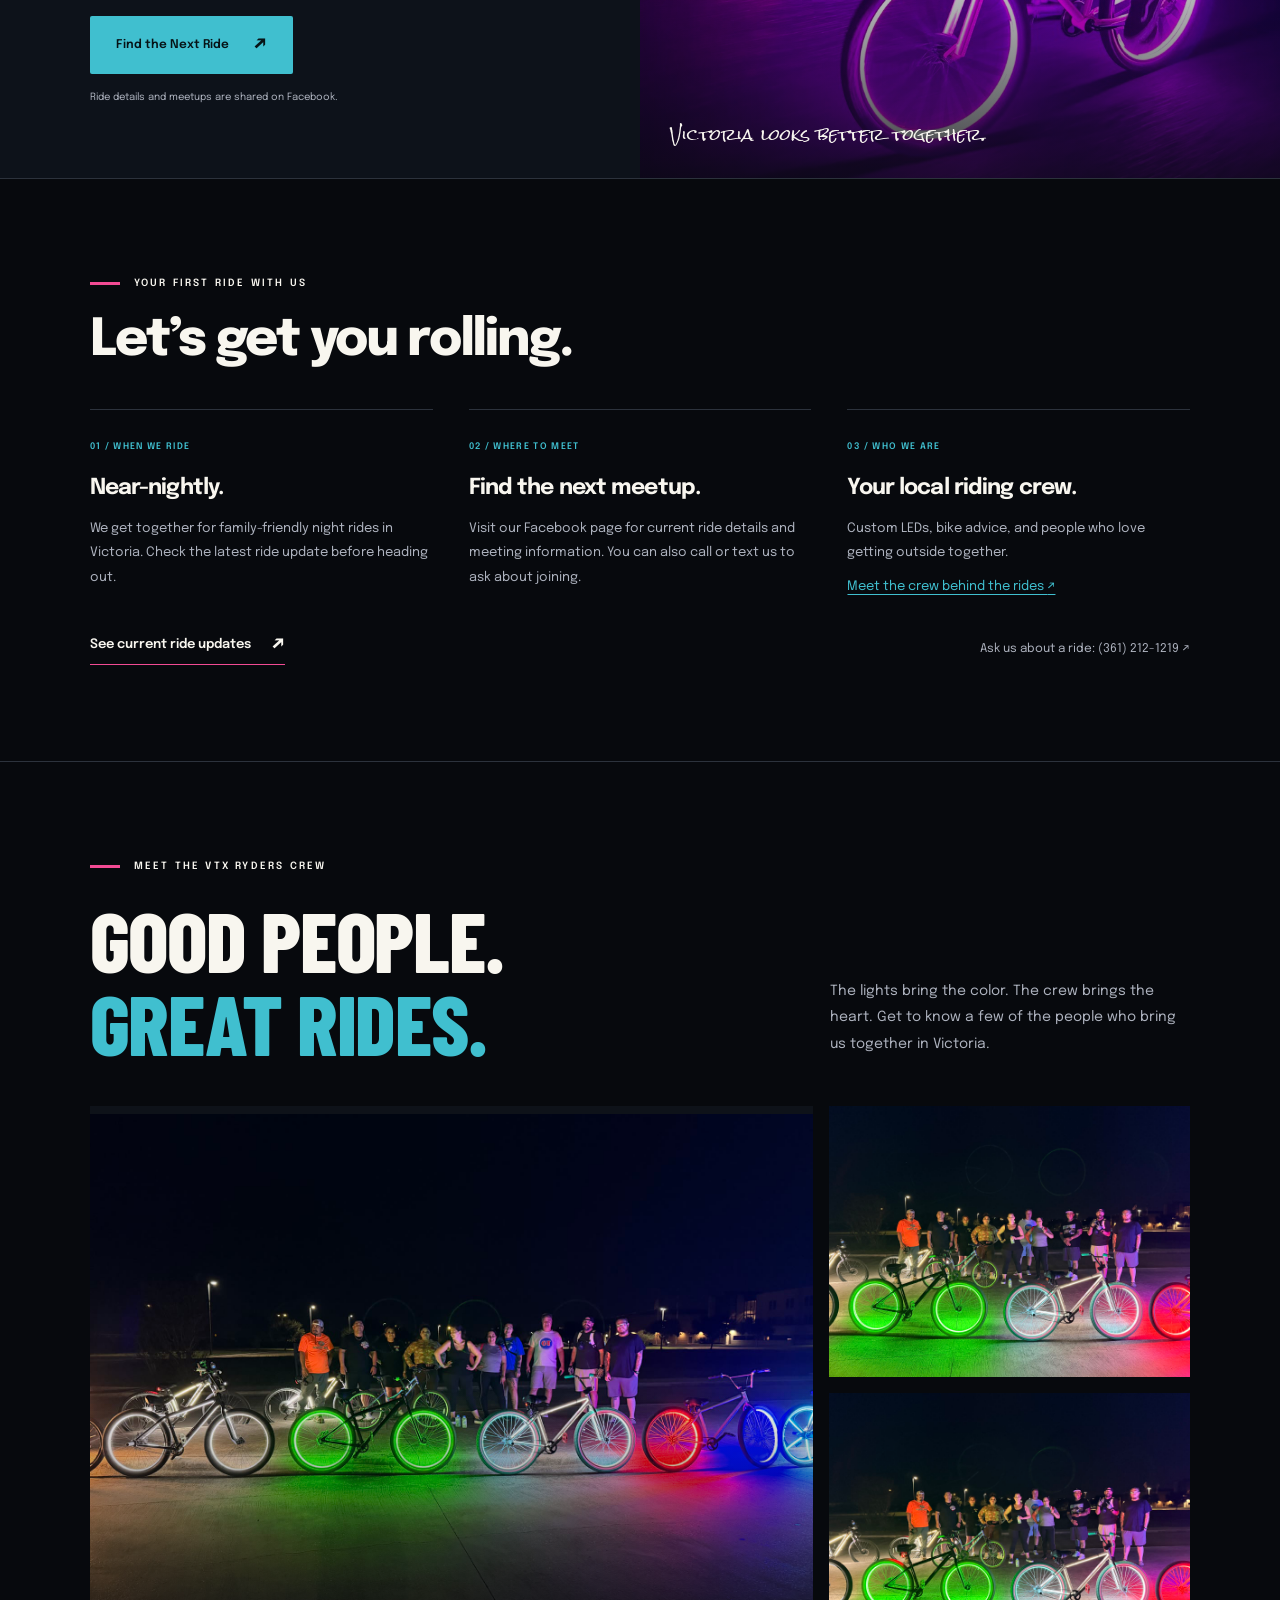
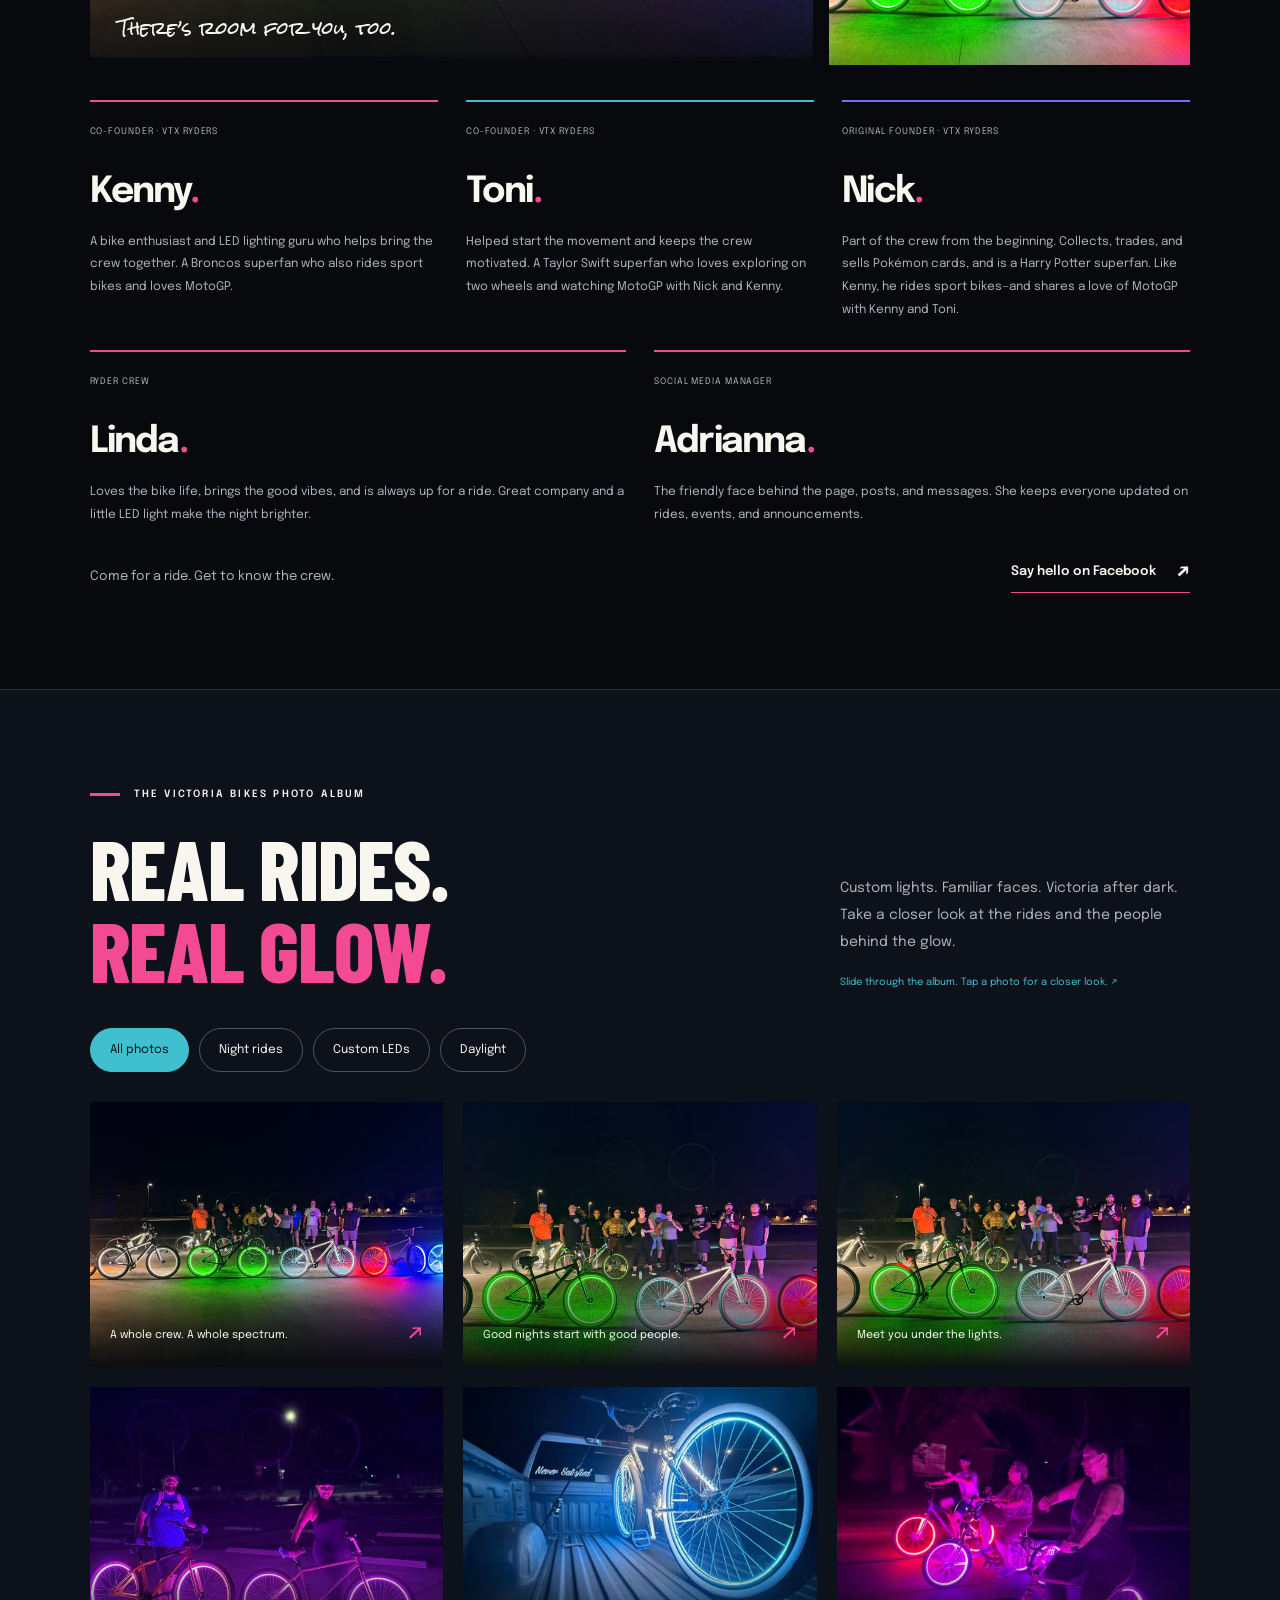
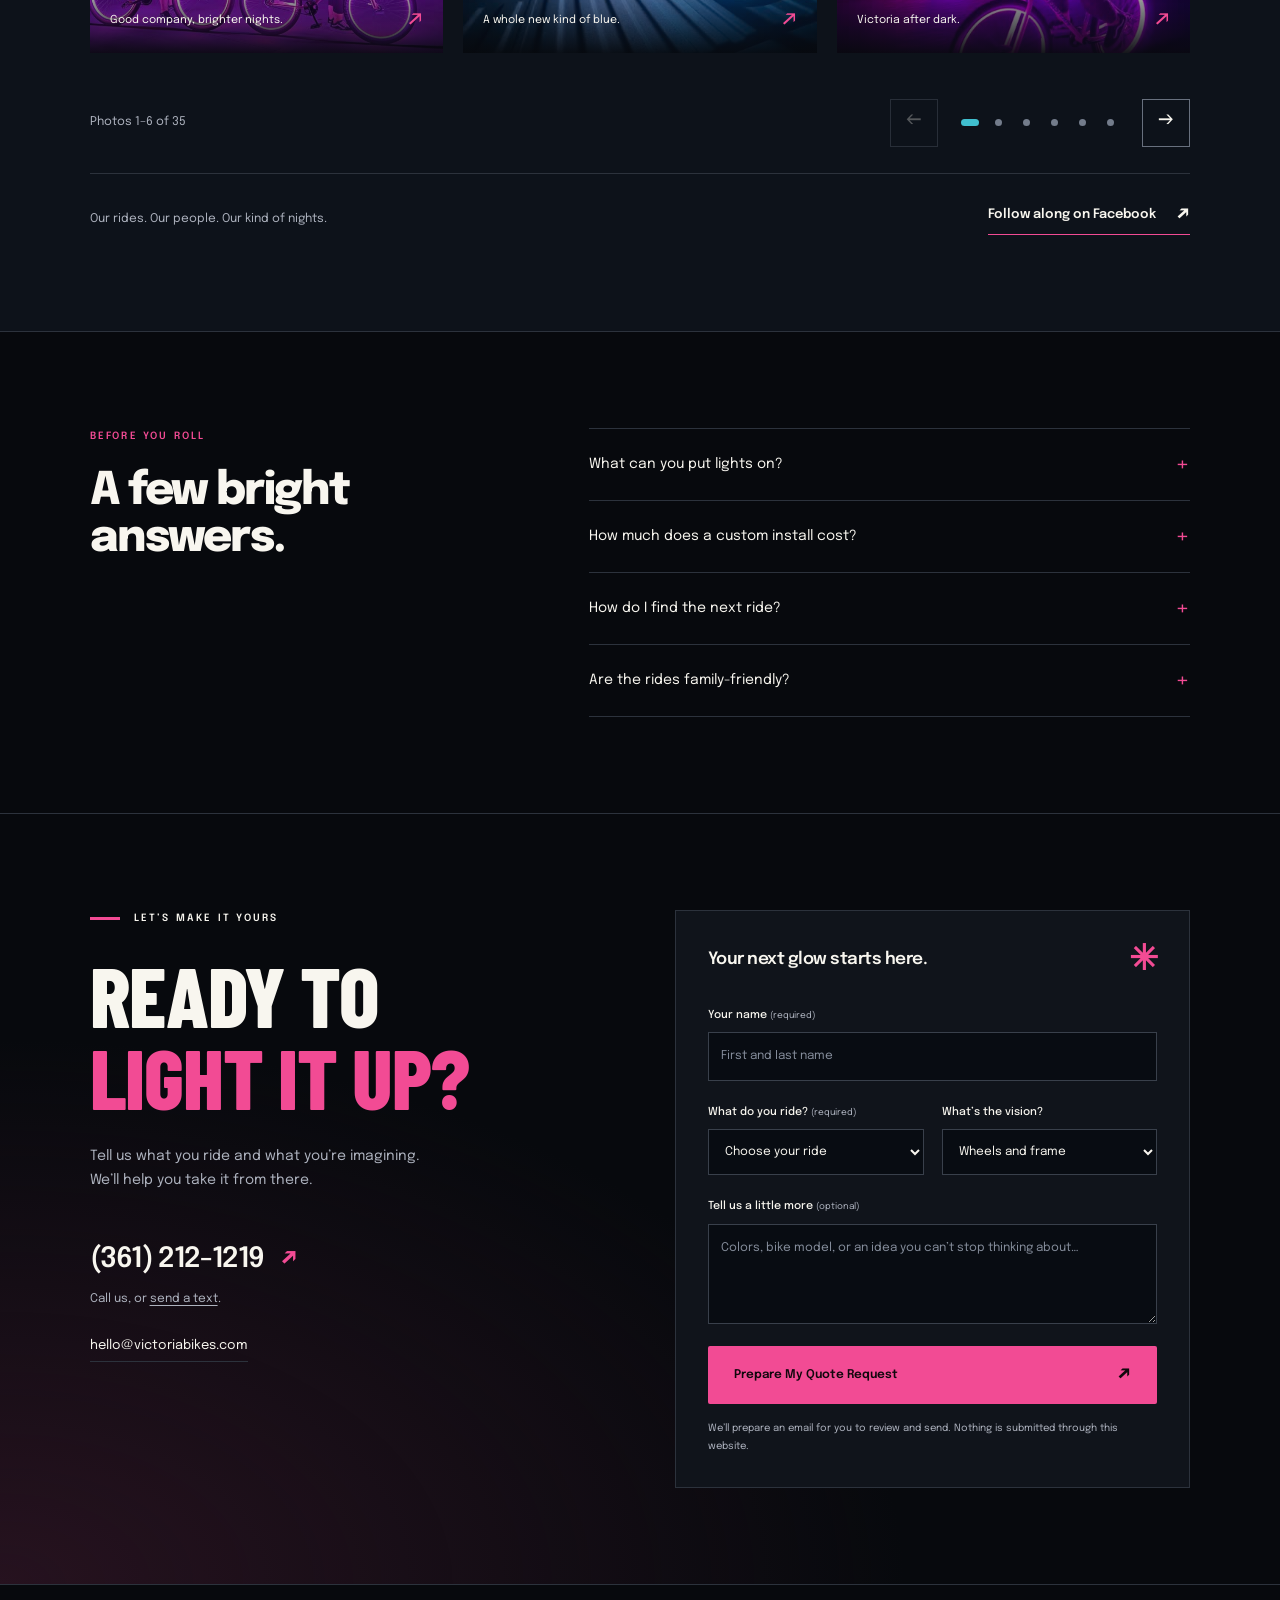
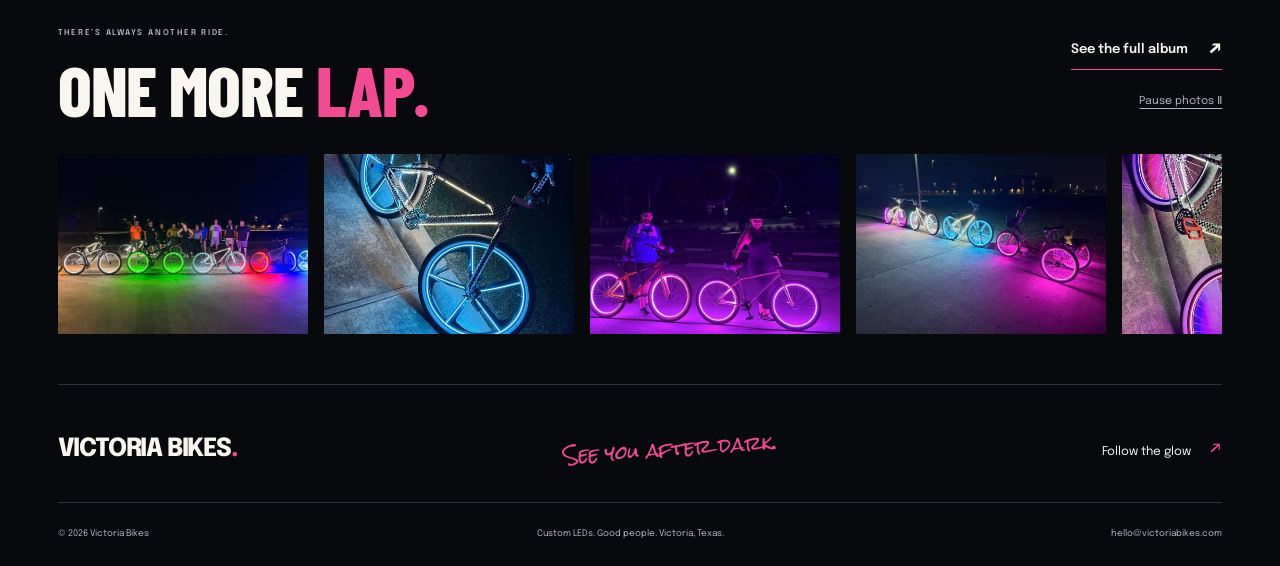
==== commit 1e3178d2: "Expand gallery, add footer carousel, and update crew Co-authored-by: Cursor <cursoragent@cursor.com>" ====
--- a/index.html
+++ b/index.html
@@ -15,8 +15,8 @@
   <link rel="preconnect" href="https://fonts.gstatic.com" crossorigin>
   <link href="https://fonts.googleapis.com/css2?family=Barlow+Condensed:wght@800;900&family=Epilogue:wght@400;500;600;700;800&family=Rock+Salt&display=swap" rel="stylesheet">
   <link rel="preload" as="image" href="assets/led-cruiser.jpg" fetchpriority="high">
-  <link rel="stylesheet" href="styles.css?v=gallery-1">
-  <script src="script.js?v=gallery-1" defer></script>
+  <link rel="stylesheet" href="styles.css?v=crew-4">
+  <script src="script.js?v=crew-4" defer></script>
 </head>
 <body>
   <a class="skip-link" href="#main">Skip to content</a>
@@ -58,7 +58,7 @@
       </div>
     </section>
     <section class="story" id="our-story" aria-labelledby="story-title">
-      <div class="story-photo-wrap"><img src="assets/night-ride-crew.jpg" alt="Two Victoria riders with purple plasma LED wheel rings lighting up the pavement" width="1400" height="1050" loading="lazy"><span class="photo-label"><span aria-hidden="true">●</span> Real rides. Our people. Victoria, TX.</span></div>
+      <div class="story-photo-wrap story-group"><img src="assets/gallery/crew-together.jpg" alt="A large group of riders gathered behind green, white, and red LED bikes" width="1600" height="1200" loading="lazy"><span class="photo-label"><span aria-hidden="true">●</span> Real rides. Our people. Victoria, TX.</span></div>
       <div class="story-copy"><p class="eyebrow">A little light. A lot of connection.</p><h2 id="story-title">Come for<br class="story-break"> the glow.<br><span class="pink">Stay for<br class="story-break"> the people.</span></h2><p>Victoria Bikes brings together custom plasma LED installs and a local riding community in Victoria, Texas. We help you make your ride your own, then bring people together for family-friendly nights out on two wheels.</p><p>We celebrated our first anniversary in August. The lights get noticed. The people make it worth coming back.</p><a class="text-link" href="#night-rides">Ride with us <span aria-hidden="true">↗</span></a></div>
     </section>
     <section class="installs section-pad" id="custom-leds" aria-labelledby="installs-title">
@@ -79,21 +79,73 @@
       <div class="ride-guide-grid">
         <article><span class="guide-label">01 / When we ride</span><h3>Near-nightly.</h3><p>We get together for family-friendly night rides in Victoria. Check the latest ride update before heading out.</p></article>
         <article><span class="guide-label">02 / Where to meet</span><h3>Find the next meetup.</h3><p>Visit our Facebook page for current ride details and meeting information. You can also call or text us to ask about joining.</p></article>
-        <article><span class="guide-label">03 / Who we are</span><h3>Your local riding crew.</h3><p>Custom LEDs, bike advice, and a community that brings people together after dark. Come get to know Victoria Bikes.</p></article>
+        <article><span class="guide-label">03 / Who we are</span><h3>Your local riding crew.</h3><p>Custom LEDs, bike advice, and people who love getting outside together. <a href="#crew">Meet the crew behind the rides <span aria-hidden="true">↗</span></a></p></article>
       </div>
       <div class="ride-guide-actions"><a class="text-link" href="https://www.facebook.com/victoriatxbikes" target="_blank" rel="noopener noreferrer">See current ride updates <span aria-hidden="true">↗</span></a><a href="sms:+13612121219">Ask us about a ride: (361) 212-1219 <span aria-hidden="true">↗</span></a></div>
     </section>
+    <section class="crew section-pad" id="crew" aria-labelledby="crew-title">
+      <div class="section-heading"><div><p class="eyebrow"><span class="pink-dash" aria-hidden="true"></span>Meet the VTX Ryders crew</p><h2 class="display-title" id="crew-title">GOOD PEOPLE.<br><span class="teal">GREAT RIDES.</span></h2></div><p class="section-intro">The lights bring the color. The crew brings the heart. Get to know a few of the people who bring us together in Victoria.</p></div>
+      <div class="crew-photos">
+        <figure class="crew-photo"><img src="assets/gallery/crew-lineup.jpg" alt="The riding crew standing behind a rainbow of illuminated bikes at night" width="1600" height="1200" loading="lazy" decoding="async"><figcaption class="handwritten">There’s room for you, too.</figcaption></figure>
+        <figure class="crew-photo"><img src="assets/gallery/crew-together.jpg" alt="A large group of riders posing behind bright green and white LED bikes" width="1600" height="1200" loading="lazy" decoding="async"></figure>
+        <figure class="crew-photo"><img src="assets/gallery/crew-colors.jpg" alt="The group gathered together with colorful bikes lighting up the pavement" width="1600" height="1200" loading="lazy" decoding="async"></figure>
+      </div>
+      <div class="crew-grid">
+        <article><span class="crew-role">Co-founder · VTX Ryders</span><h3>Kenny<span>.</span></h3><p>A bike enthusiast and LED lighting guru who helps bring the crew together. A Broncos superfan who also rides sport bikes and loves MotoGP.</p></article>
+        <article><span class="crew-role">Co-founder · VTX Ryders</span><h3>Toni<span>.</span></h3><p>Helped start the movement and keeps the crew motivated. A Taylor Swift superfan who loves exploring on two wheels and watching MotoGP with Nick and Kenny.</p></article>
+        <article><span class="crew-role">Original founder · VTX Ryders</span><h3>Nick<span>.</span></h3><p>Part of the crew from the beginning. Collects, trades, and sells Pokémon cards, and is a Harry Potter superfan. Like Kenny, he rides sport bikes—and shares a love of MotoGP with Kenny and Toni.</p></article>
+        <article><span class="crew-role">Ryder crew</span><h3>Linda<span>.</span></h3><p>Loves the bike life, brings the good vibes, and is always up for a ride. Great company and a little LED light make the night brighter.</p></article>
+        <article><span class="crew-role">Social media manager</span><h3>Adrianna<span>.</span></h3><p>The friendly face behind the page, posts, and messages. She keeps everyone updated on rides, events, and announcements.</p></article>
+      </div>
+      <div class="crew-invite"><p>Come for a ride. Get to know the crew.</p><a class="text-link" href="https://www.facebook.com/victoriatxbikes" target="_blank" rel="noopener noreferrer">Say hello on Facebook <span aria-hidden="true">↗</span></a></div>
+    </section>
     <section class="gallery section-pad" id="gallery" aria-labelledby="gallery-title">
-      <div class="section-heading"><div><p class="eyebrow"><span class="pink-dash" aria-hidden="true"></span>The Victoria Bikes photo album</p><h2 class="display-title" id="gallery-title">REAL RIDES.<br><span class="pink">REAL GLOW.</span></h2></div><div class="gallery-intro"><p>Custom lights. Familiar faces. Victoria after dark. Take a closer look at the rides and the people behind the glow.</p><span>Choose a photo to open the gallery <span aria-hidden="true">↗</span></span></div></div>
-      <div class="gallery-grid">
-        <a class="gallery-photo" href="assets/night-ride-crew.jpg" data-caption="Good company, brighter nights." aria-label="View photo: two riders with purple LED bikes"><img src="assets/night-ride-crew.jpg" alt="Two riders with purple LED wheel rings on their bikes" width="1400" height="1050" loading="lazy"><span class="gallery-photo-caption">Good company, brighter nights. <span aria-hidden="true">↗</span></span></a>
-        <a class="gallery-photo" href="assets/led-cruiser.jpg" data-caption="A whole new kind of blue." aria-label="View photo: cyan LED cruiser"><img src="assets/led-cruiser.jpg" alt="Cyan LED wheel rings on a custom cruiser in a truck bed" width="1200" height="1600" loading="lazy"><span class="gallery-photo-caption">A whole new kind of blue. <span aria-hidden="true">↗</span></span></a>
-        <a class="gallery-photo" href="assets/community-ride.jpg" data-caption="Victoria after dark." aria-label="View photo: three riders on a night ride"><img src="assets/community-ride.jpg" alt="Three people riding bikes with pink and purple LEDs at night" width="900" height="1200" loading="lazy"><span class="gallery-photo-caption">Victoria after dark. <span aria-hidden="true">↗</span></span></a>
-        <a class="gallery-photo" href="assets/gallery/plaza-glow.jpg" data-caption="A little color around town." aria-label="View photo: glowing bikes at the plaza"><img src="assets/gallery/plaza-glow.jpg" alt="Pink-lit bikes and a tricycle parked in front of bronze statues at the plaza" width="1600" height="1200" loading="lazy"><span class="gallery-photo-caption">A little color around town. <span aria-hidden="true">↗</span></span></a>
-        <a class="gallery-photo" href="assets/gallery/two-tones.jpg" data-caption="Different rides. Your own glow." aria-label="View photo: red and purple LED bikes"><img src="assets/gallery/two-tones.jpg" alt="Two bikes with red and purple wheel lights parked beside a tree" width="1200" height="1600" loading="lazy"><span class="gallery-photo-caption">Different rides. Your own glow. <span aria-hidden="true">↗</span></span></a>
-        <a class="gallery-photo" href="assets/gallery/ready-to-roll.jpg" data-caption="Loaded up. Ready to roll." aria-label="View photo: two illuminated bikes ready for a ride"><img src="assets/gallery/ready-to-roll.jpg" alt="Two cruisers with purple and cyan LED lights secured in a truck bed" width="602" height="960" loading="lazy"><span class="gallery-photo-caption">Loaded up. Ready to roll. <span aria-hidden="true">↗</span></span></a>
+      <div class="section-heading"><div><p class="eyebrow"><span class="pink-dash" aria-hidden="true"></span>The Victoria Bikes photo album</p><h2 class="display-title" id="gallery-title">REAL RIDES.<br><span class="pink">REAL GLOW.</span></h2></div><div class="gallery-intro"><p>Custom lights. Familiar faces. Victoria after dark. Take a closer look at the rides and the people behind the glow.</p><span>Slide through the album. Tap a photo for a closer look. <span aria-hidden="true">↗</span></span></div></div>
+      <div class="gallery-filters" role="group" aria-label="Filter photos" hidden>
+        <button type="button" data-filter="all" aria-pressed="true" aria-controls="gallery-grid">All photos</button>
+        <button type="button" data-filter="rides" aria-pressed="false" aria-controls="gallery-grid">Night rides</button>
+        <button type="button" data-filter="lights" aria-pressed="false" aria-controls="gallery-grid">Custom LEDs</button>
+        <button type="button" data-filter="daylight" aria-pressed="false" aria-controls="gallery-grid">Daylight</button>
       </div>
-      <div class="gallery-bottom"><p>A few nights from our camera roll.</p><a class="text-link" href="https://www.facebook.com/victoriatxbikes/photos" target="_blank" rel="noopener noreferrer">More photos on Facebook <span aria-hidden="true">↗</span></a></div>
+      <div class="gallery-grid" id="gallery-grid" aria-label="Photo gallery">
+        <a class="gallery-photo" href="assets/gallery/crew-lineup.jpg" data-category="rides" data-caption="A whole crew. A whole spectrum." aria-label="View photo: Riders standing behind a long lineup of bikes glowing in different colors"><img src="assets/gallery/thumbs/crew-lineup.jpg" alt="Riders standing behind a long lineup of bikes glowing in different colors" width="1600" height="1200" loading="lazy" decoding="async"><span class="gallery-photo-caption">A whole crew. A whole spectrum. <span aria-hidden="true">↗</span></span></a>
+        <a class="gallery-photo" href="assets/gallery/crew-together.jpg" data-category="rides" data-caption="Good nights start with good people." aria-label="View photo: A group of riders behind green, white, and red LED bikes"><img src="assets/gallery/thumbs/crew-together.jpg" alt="A group of riders behind green, white, and red LED bikes" width="1600" height="1200" loading="lazy" decoding="async"><span class="gallery-photo-caption">Good nights start with good people. <span aria-hidden="true">↗</span></span></a>
+        <a class="gallery-photo" href="assets/gallery/crew-colors.jpg" data-category="rides" data-caption="Meet you under the lights." aria-label="View photo: The riding crew gathered behind colorful illuminated bikes"><img src="assets/gallery/thumbs/crew-colors.jpg" alt="The riding crew gathered behind colorful illuminated bikes" width="1600" height="1200" loading="lazy" decoding="async"><span class="gallery-photo-caption">Meet you under the lights. <span aria-hidden="true">↗</span></span></a>
+        <a class="gallery-photo" href="assets/night-ride-crew.jpg" data-category="rides" data-caption="Good company, brighter nights." aria-label="View photo: Two riders with purple LED wheel rings on their bikes"><img src="assets/gallery/thumbs/night-ride-crew.jpg" alt="Two riders with purple LED wheel rings on their bikes" width="1400" height="1050" loading="lazy" decoding="async"><span class="gallery-photo-caption">Good company, brighter nights. <span aria-hidden="true">↗</span></span></a>
+        <a class="gallery-photo" href="assets/led-cruiser.jpg" data-category="lights" data-caption="A whole new kind of blue." aria-label="View photo: Cyan LED wheel rings on a custom cruiser in a truck bed"><img src="assets/gallery/thumbs/led-cruiser.jpg" alt="Cyan LED wheel rings on a custom cruiser in a truck bed" width="1200" height="1600" loading="lazy" decoding="async"><span class="gallery-photo-caption">A whole new kind of blue. <span aria-hidden="true">↗</span></span></a>
+        <a class="gallery-photo" href="assets/community-ride.jpg" data-category="rides" data-caption="Victoria after dark." aria-label="View photo: Three people riding bikes with pink and purple LEDs at night"><img src="assets/gallery/thumbs/community-ride.jpg" alt="Three people riding bikes with pink and purple LEDs at night" width="900" height="1200" loading="lazy" decoding="async"><span class="gallery-photo-caption">Victoria after dark. <span aria-hidden="true">↗</span></span></a>
+        <a class="gallery-photo" href="assets/gallery/plaza-glow.jpg" data-category="rides" data-caption="A little color around town." aria-label="View photo: Pink-lit bikes and a tricycle parked in front of bronze statues at the plaza"><img src="assets/gallery/thumbs/plaza-glow.jpg" alt="Pink-lit bikes and a tricycle parked in front of bronze statues at the plaza" width="1600" height="1200" loading="lazy" decoding="async"><span class="gallery-photo-caption">A little color around town. <span aria-hidden="true">↗</span></span></a>
+        <a class="gallery-photo" href="assets/gallery/two-tones.jpg" data-category="lights" data-caption="Different rides. Your own glow." aria-label="View photo: Two bikes with red and purple wheel lights parked beside a tree"><img src="assets/gallery/thumbs/two-tones.jpg" alt="Two bikes with red and purple wheel lights parked beside a tree" width="1200" height="1600" loading="lazy" decoding="async"><span class="gallery-photo-caption">Different rides. Your own glow. <span aria-hidden="true">↗</span></span></a>
+        <a class="gallery-photo" href="assets/gallery/ready-to-roll.jpg" data-category="lights" data-caption="Loaded up. Ready to roll." aria-label="View photo: Two cruisers with purple and cyan LED lights secured in a truck bed"><img src="assets/gallery/thumbs/ready-to-roll.jpg" alt="Two cruisers with purple and cyan LED lights secured in a truck bed" width="602" height="960" loading="lazy" decoding="async"><span class="gallery-photo-caption">Loaded up. Ready to roll. <span aria-hidden="true">↗</span></span></a>
+        <a class="gallery-photo" href="assets/gallery/blue-cruiser.jpg" data-category="lights" data-caption="Electric blue, all the way around." aria-label="View photo: Cruiser with cyan LED wheel rings parked at night"><img src="assets/gallery/thumbs/blue-cruiser.jpg" alt="Cruiser with cyan LED wheel rings parked at night" width="1200" height="1600" loading="lazy" decoding="async"><span class="gallery-photo-caption">Electric blue, all the way around. <span aria-hidden="true">↗</span></span></a>
+        <a class="gallery-photo" href="assets/gallery/night-lineup.jpg" data-category="rides" data-caption="Every ride brings its own color." aria-label="View photo: Colorful illuminated bikes and a pink tricycle lined up at night"><img src="assets/gallery/thumbs/night-lineup.jpg" alt="Colorful illuminated bikes and a pink tricycle lined up at night" width="1600" height="1200" loading="lazy" decoding="async"><span class="gallery-photo-caption">Every ride brings its own color. <span aria-hidden="true">↗</span></span></a>
+        <a class="gallery-photo" href="assets/gallery/big-flyer.jpg" data-category="lights" data-caption="Ready for its night shift." aria-label="View photo: Black Big Flyer bike with white LED wheels and frame in a garage"><img src="assets/gallery/thumbs/big-flyer.jpg" alt="Black Big Flyer bike with white LED wheels and frame in a garage" width="1600" height="1200" loading="lazy" decoding="async"><span class="gallery-photo-caption">Ready for its night shift. <span aria-hidden="true">↗</span></span></a>
+        <a class="gallery-photo" href="assets/gallery/purple-detail.jpg" data-category="lights" data-caption="Purple has entered the chat." aria-label="View photo: Angled view of a cruiser with purple and pink LED wheel rings"><img src="assets/gallery/thumbs/purple-detail.jpg" alt="Angled view of a cruiser with purple and pink LED wheel rings" width="1200" height="1600" loading="lazy" decoding="async"><span class="gallery-photo-caption">Purple has entered the chat. <span aria-hidden="true">↗</span></span></a>
+        <a class="gallery-photo" href="assets/gallery/curbside-colors.jpg" data-category="rides" data-caption="Color around every corner." aria-label="View photo: Green bike in front of a row of colorful LED bikes along a curb"><img src="assets/gallery/thumbs/curbside-colors.jpg" alt="Green bike in front of a row of colorful LED bikes along a curb" width="1600" height="1200" loading="lazy" decoding="async"><span class="gallery-photo-caption">Color around every corner. <span aria-hidden="true">↗</span></span></a>
+        <a class="gallery-photo" href="assets/gallery/seaside-wide.jpg" data-category="daylight" data-caption="Two wheels. An open horizon." aria-label="View photo: Side view of a cruiser beside the beach in daylight"><img src="assets/gallery/thumbs/seaside-wide.jpg" alt="Side view of a cruiser beside the beach in daylight" width="1600" height="1200" loading="lazy" decoding="async"><span class="gallery-photo-caption">Two wheels. An open horizon. <span aria-hidden="true">↗</span></span></a>
+        <a class="gallery-photo" href="assets/gallery/daytime-cruising.jpg" data-category="daylight" data-caption="Good company, any time of day." aria-label="View photo: A rider with a black bike on a residential street in daylight"><img src="assets/gallery/thumbs/daytime-cruising.jpg" alt="A rider with a black bike on a residential street in daylight" width="1200" height="1600" loading="lazy" decoding="async"><span class="gallery-photo-caption">Good company, any time of day. <span aria-hidden="true">↗</span></span></a>
+        <a class="gallery-photo" href="assets/gallery/shopfront-three.jpg" data-category="rides" data-caption="Three rides. Three kinds of glow." aria-label="View photo: Three illuminated bikes parked in front of a storefront"><img src="assets/gallery/thumbs/shopfront-three.jpg" alt="Three illuminated bikes parked in front of a storefront" width="1600" height="1200" loading="lazy" decoding="async"><span class="gallery-photo-caption">Three rides. Three kinds of glow. <span aria-hidden="true">↗</span></span></a>
+        <a class="gallery-photo" href="assets/gallery/white-green-wheels.jpg" data-category="rides" data-caption="Good company. Brighter wheels." aria-label="View photo: White and green LED bikes parked together at night"><img src="assets/gallery/thumbs/white-green-wheels.jpg" alt="White and green LED bikes parked together at night" width="1600" height="1200" loading="lazy" decoding="async"><span class="gallery-photo-caption">Good company. Brighter wheels. <span aria-hidden="true">↗</span></span></a>
+        <a class="gallery-photo" href="assets/gallery/plaza-bikes.jpg" data-category="rides" data-caption="A little glow around the plaza." aria-label="View photo: A row of LED bikes beside a brick plaza wall"><img src="assets/gallery/thumbs/plaza-bikes.jpg" alt="A row of LED bikes beside a brick plaza wall" width="900" height="1600" loading="lazy" decoding="async"><span class="gallery-photo-caption">A little glow around the plaza. <span aria-hidden="true">↗</span></span></a>
+        <a class="gallery-photo" href="assets/gallery/white-cruiser.jpg" data-category="lights" data-caption="Clean lines. Full glow." aria-label="View photo: Cruiser with white LEDs around its wheels and frame"><img src="assets/gallery/thumbs/white-cruiser.jpg" alt="Cruiser with white LEDs around its wheels and frame" width="1600" height="1200" loading="lazy" decoding="async"><span class="gallery-photo-caption">Clean lines. Full glow. <span aria-hidden="true">↗</span></span></a>
+        <a class="gallery-photo" href="assets/gallery/seaside-cruiser.jpg" data-category="daylight" data-caption="Sunshine looks good, too." aria-label="View photo: Cruiser parked beside a sunny beach and seawall"><img src="assets/gallery/thumbs/seaside-cruiser.jpg" alt="Cruiser parked beside a sunny beach and seawall" width="1200" height="1600" loading="lazy" decoding="async"><span class="gallery-photo-caption">Sunshine looks good, too. <span aria-hidden="true">↗</span></span></a>
+        <a class="gallery-photo" href="assets/gallery/gazebo-glow.jpg" data-category="rides" data-caption="Our kind of night out." aria-label="View photo: Colorful LED bikes lined up near a gazebo at night"><img src="assets/gallery/thumbs/gazebo-glow.jpg" alt="Colorful LED bikes lined up near a gazebo at night" width="1600" height="1200" loading="lazy" decoding="async"><span class="gallery-photo-caption">Our kind of night out. <span aria-hidden="true">↗</span></span></a>
+        <a class="gallery-photo" href="assets/gallery/long-lineup.jpg" data-category="rides" data-caption="The more, the brighter." aria-label="View photo: A long line of illuminated bikes and riders at night"><img src="assets/gallery/thumbs/long-lineup.jpg" alt="A long line of illuminated bikes and riders at night" width="1600" height="1200" loading="lazy" decoding="async"><span class="gallery-photo-caption">The more, the brighter. <span aria-hidden="true">↗</span></span></a>
+        <a class="gallery-photo" href="assets/gallery/storefront-wide.jpg" data-category="rides" data-caption="A glow worth stopping for." aria-label="View photo: Three bikes with white and purple LEDs outside a storefront"><img src="assets/gallery/thumbs/storefront-wide.jpg" alt="Three bikes with white and purple LEDs outside a storefront" width="1600" height="1200" loading="lazy" decoding="async"><span class="gallery-photo-caption">A glow worth stopping for. <span aria-hidden="true">↗</span></span></a>
+        <a class="gallery-photo" href="assets/gallery/storefront-angle.jpg" data-category="rides" data-caption="Parked up. Still shining." aria-label="View photo: White LED cruiser in front of two other illuminated bikes"><img src="assets/gallery/thumbs/storefront-angle.jpg" alt="White LED cruiser in front of two other illuminated bikes" width="1600" height="1200" loading="lazy" decoding="async"><span class="gallery-photo-caption">Parked up. Still shining. <span aria-hidden="true">↗</span></span></a>
+        <a class="gallery-photo" href="assets/gallery/storefront-lights.jpg" data-category="rides" data-caption="Bright wheels, late nights." aria-label="View photo: Illuminated cruisers parked on the pavement outside a shop"><img src="assets/gallery/thumbs/storefront-lights.jpg" alt="Illuminated cruisers parked on the pavement outside a shop" width="1600" height="1200" loading="lazy" decoding="async"><span class="gallery-photo-caption">Bright wheels, late nights. <span aria-hidden="true">↗</span></span></a>
+        <a class="gallery-photo" href="assets/gallery/storefront-cruisers.jpg" data-category="rides" data-caption="The glow goes with you." aria-label="View photo: Three illuminated cruisers seen from the side of a storefront"><img src="assets/gallery/thumbs/storefront-cruisers.jpg" alt="Three illuminated cruisers seen from the side of a storefront" width="1600" height="1200" loading="lazy" decoding="async"><span class="gallery-photo-caption">The glow goes with you. <span aria-hidden="true">↗</span></span></a>
+        <a class="gallery-photo" href="assets/gallery/rainbow-lineup.jpg" data-category="rides" data-caption="A rainbow on two wheels." aria-label="View photo: Pink, white, and cyan LED bikes lined up under a streetlight"><img src="assets/gallery/thumbs/rainbow-lineup.jpg" alt="Pink, white, and cyan LED bikes lined up under a streetlight" width="1600" height="1200" loading="lazy" decoding="async"><span class="gallery-photo-caption">A rainbow on two wheels. <span aria-hidden="true">↗</span></span></a>
+        <a class="gallery-photo" href="assets/gallery/white-bike-angle.jpg" data-category="lights" data-caption="Follow the frame." aria-label="View photo: White-lit cruiser seen at an angle beside other bikes"><img src="assets/gallery/thumbs/white-bike-angle.jpg" alt="White-lit cruiser seen at an angle beside other bikes" width="1200" height="1600" loading="lazy" decoding="async"><span class="gallery-photo-caption">Follow the frame. <span aria-hidden="true">↗</span></span></a>
+        <a class="gallery-photo" href="assets/gallery/white-bike-profile.jpg" data-category="lights" data-caption="Bright from every angle." aria-label="View photo: Side view of a cruiser with white wheel and frame LEDs"><img src="assets/gallery/thumbs/white-bike-profile.jpg" alt="Side view of a cruiser with white wheel and frame LEDs" width="1200" height="1600" loading="lazy" decoding="async"><span class="gallery-photo-caption">Bright from every angle. <span aria-hidden="true">↗</span></span></a>
+        <a class="gallery-photo" href="assets/gallery/pink-white-cruiser.jpg" data-category="lights" data-caption="A little pink in the mix." aria-label="View photo: Cruiser with white frame lights and pink accents around its wheels"><img src="assets/gallery/thumbs/pink-white-cruiser.jpg" alt="Cruiser with white frame lights and pink accents around its wheels" width="1200" height="1600" loading="lazy" decoding="async"><span class="gallery-photo-caption">A little pink in the mix. <span aria-hidden="true">↗</span></span></a>
+        <a class="gallery-photo" href="assets/gallery/purple-cruiser.jpg" data-category="lights" data-caption="Your own shade of after dark." aria-label="View photo: Purple wheel rings and illuminated frame on a parked cruiser"><img src="assets/gallery/thumbs/purple-cruiser.jpg" alt="Purple wheel rings and illuminated frame on a parked cruiser" width="1200" height="1600" loading="lazy" decoding="async"><span class="gallery-photo-caption">Your own shade of after dark. <span aria-hidden="true">↗</span></span></a>
+        <a class="gallery-photo" href="assets/gallery/white-pink-detail.jpg" data-category="lights" data-caption="Light in every line." aria-label="View photo: White and pink illuminated cruiser viewed from above"><img src="assets/gallery/thumbs/white-pink-detail.jpg" alt="White and pink illuminated cruiser viewed from above" width="1200" height="1600" loading="lazy" decoding="async"><span class="gallery-photo-caption">Light in every line. <span aria-hidden="true">↗</span></span></a>
+        <a class="gallery-photo" href="assets/gallery/purple-night-rider.jpg" data-category="rides" data-caption="Leave a little light behind." aria-label="View photo: A rider and bike surrounded by purple light at night"><img src="assets/gallery/thumbs/purple-night-rider.jpg" alt="A rider and bike surrounded by purple light at night" width="1200" height="1600" loading="lazy" decoding="async"><span class="gallery-photo-caption">Leave a little light behind. <span aria-hidden="true">↗</span></span></a>
+        <a class="gallery-photo" href="assets/gallery/daytime-rider.jpg" data-category="daylight" data-caption="The ride starts before sunset." aria-label="View photo: A rider standing with a black bike on a tree-lined street"><img src="assets/gallery/thumbs/daytime-rider.jpg" alt="A rider standing with a black bike on a tree-lined street" width="1200" height="1600" loading="lazy" decoding="async"><span class="gallery-photo-caption">The ride starts before sunset. <span aria-hidden="true">↗</span></span></a>
+      </div>
+      <div class="gallery-pagination"><p id="gallery-status" role="status">35 photos from our camera roll.</p><div class="gallery-slider-controls" hidden><button type="button" id="gallery-back" aria-label="Previous six photos" aria-controls="gallery-grid">←</button><div id="gallery-dots" aria-label="Choose a gallery page"></div><button type="button" id="gallery-forward" aria-label="Next six photos" aria-controls="gallery-grid">→</button></div></div>
+      <div class="gallery-bottom"><p>Our rides. Our people. Our kind of nights.</p><a class="text-link" href="https://www.facebook.com/victoriatxbikes/photos" target="_blank" rel="noopener noreferrer">Follow along on Facebook <span aria-hidden="true">↗</span></a></div>
     </section>
     <section class="faq section-pad" aria-labelledby="faq-title">
       <div><p class="eyebrow">Before you roll</p><h2 id="faq-title">A few bright<br> answers.</h2></div>
@@ -119,10 +171,10 @@
     </section>
   </main>
   <dialog class="gallery-dialog" id="gallery-dialog" aria-label="Victoria Bikes photo viewer" aria-describedby="gallery-caption">
-    <div class="gallery-dialog-top"><span class="eyebrow">Victoria Bikes / After dark</span><button type="button" class="gallery-close" aria-label="Close photo viewer" autofocus>Close <span aria-hidden="true">×</span></button></div>
+    <div class="gallery-dialog-top"><span class="eyebrow">Victoria Bikes / Photo album</span><button type="button" class="gallery-close" aria-label="Close photo viewer" autofocus>Close <span aria-hidden="true">×</span></button></div>
     <div class="gallery-stage"><button type="button" class="gallery-previous" aria-label="Previous photo">←</button><img id="gallery-full-photo" alt=""><button type="button" class="gallery-next" aria-label="Next photo">→</button></div>
     <div class="gallery-dialog-bottom"><div aria-live="polite" aria-atomic="true"><p id="gallery-caption"></p><span id="gallery-count"></span></div><a id="gallery-original" href="assets/night-ride-crew.jpg" target="_blank" rel="noopener noreferrer">Open photo <span aria-hidden="true">↗</span></a></div>
   </dialog>
-  <footer class="site-footer"><div class="footer-top"><a class="wordmark" href="#">VICTORIA BIKES<span class="brand-dot" aria-hidden="true">.</span></a><p class="handwritten">See you after dark.</p><a href="https://www.facebook.com/victoriatxbikes" target="_blank" rel="noopener noreferrer">Follow the glow <span aria-hidden="true">↗</span></a></div><div class="footer-bottom"><span>© <span id="year">2026</span> Victoria Bikes</span><span>Custom LEDs. Good people. Victoria, Texas.</span><a href="mailto:hello@victoriabikes.com">hello@victoriabikes.com</a></div></footer>
+  <footer class="site-footer"><section class="footer-reel" aria-labelledby="footer-reel-title"><div class="footer-reel-heading"><div><p class="eyebrow">There’s always another ride.</p><h2 class="display-title" id="footer-reel-title">ONE MORE <span class="pink">LAP.</span></h2></div><div class="footer-reel-actions"><a class="text-link" href="#gallery">See the full album <span aria-hidden="true">↗</span></a><button type="button" id="footer-reel-pause" aria-pressed="false" hidden>Pause photos Ⅱ</button></div></div><div class="footer-photo-window" tabindex="0" role="region" aria-label="More photos from Victoria Bikes"><div class="footer-photo-track"><div class="footer-photo-set"><a class="footer-photo" href="assets/gallery/crew-lineup.jpg" aria-label="View photo: Riders standing behind a long lineup of bikes glowing in different colors"><img src="assets/gallery/thumbs/crew-lineup.jpg" alt="Riders standing behind a long lineup of bikes glowing in different colors" width="1600" height="1200" loading="lazy" decoding="async"></a><a class="footer-photo" href="assets/gallery/blue-cruiser.jpg" aria-label="View photo: Cruiser with cyan LED wheel rings parked at night"><img src="assets/gallery/thumbs/blue-cruiser.jpg" alt="Cruiser with cyan LED wheel rings parked at night" width="1200" height="1600" loading="lazy" decoding="async"></a><a class="footer-photo" href="assets/night-ride-crew.jpg" aria-label="View photo: Two riders with purple LED wheel rings on their bikes"><img src="assets/gallery/thumbs/night-ride-crew.jpg" alt="Two riders with purple LED wheel rings on their bikes" width="1400" height="1050" loading="lazy" decoding="async"></a><a class="footer-photo" href="assets/gallery/night-lineup.jpg" aria-label="View photo: Colorful illuminated bikes and a pink tricycle lined up at night"><img src="assets/gallery/thumbs/night-lineup.jpg" alt="Colorful illuminated bikes and a pink tricycle lined up at night" width="1600" height="1200" loading="lazy" decoding="async"></a><a class="footer-photo" href="assets/gallery/purple-detail.jpg" aria-label="View photo: Angled view of a cruiser with purple and pink LED wheel rings"><img src="assets/gallery/thumbs/purple-detail.jpg" alt="Angled view of a cruiser with purple and pink LED wheel rings" width="1200" height="1600" loading="lazy" decoding="async"></a><a class="footer-photo" href="assets/gallery/white-cruiser.jpg" aria-label="View photo: Cruiser with white LEDs around its wheels and frame"><img src="assets/gallery/thumbs/white-cruiser.jpg" alt="Cruiser with white LEDs around its wheels and frame" width="1600" height="1200" loading="lazy" decoding="async"></a><a class="footer-photo" href="assets/gallery/plaza-glow.jpg" aria-label="View photo: Pink-lit bikes and a tricycle parked in front of bronze statues at the plaza"><img src="assets/gallery/thumbs/plaza-glow.jpg" alt="Pink-lit bikes and a tricycle parked in front of bronze statues at the plaza" width="1600" height="1200" loading="lazy" decoding="async"></a><a class="footer-photo" href="assets/gallery/seaside-wide.jpg" aria-label="View photo: Side view of a cruiser beside the beach in daylight"><img src="assets/gallery/thumbs/seaside-wide.jpg" alt="Side view of a cruiser beside the beach in daylight" width="1600" height="1200" loading="lazy" decoding="async"></a><a class="footer-photo" href="assets/gallery/crew-together.jpg" aria-label="View photo: A group of riders behind green, white, and red LED bikes"><img src="assets/gallery/thumbs/crew-together.jpg" alt="A group of riders behind green, white, and red LED bikes" width="1600" height="1200" loading="lazy" decoding="async"></a><a class="footer-photo" href="assets/led-cruiser.jpg" aria-label="View photo: Cyan LED wheel rings on a custom cruiser in a truck bed"><img src="assets/gallery/thumbs/led-cruiser.jpg" alt="Cyan LED wheel rings on a custom cruiser in a truck bed" width="1200" height="1600" loading="lazy" decoding="async"></a></div><div class="footer-photo-set" aria-hidden="true" inert><div class="footer-photo"><img src="assets/gallery/thumbs/crew-lineup.jpg" alt="" width="1600" height="1200" loading="lazy" decoding="async"></div><div class="footer-photo"><img src="assets/gallery/thumbs/blue-cruiser.jpg" alt="" width="1200" height="1600" loading="lazy" decoding="async"></div><div class="footer-photo"><img src="assets/gallery/thumbs/night-ride-crew.jpg" alt="" width="1400" height="1050" loading="lazy" decoding="async"></div><div class="footer-photo"><img src="assets/gallery/thumbs/night-lineup.jpg" alt="" width="1600" height="1200" loading="lazy" decoding="async"></div><div class="footer-photo"><img src="assets/gallery/thumbs/purple-detail.jpg" alt="" width="1200" height="1600" loading="lazy" decoding="async"></div><div class="footer-photo"><img src="assets/gallery/thumbs/white-cruiser.jpg" alt="" width="1600" height="1200" loading="lazy" decoding="async"></div><div class="footer-photo"><img src="assets/gallery/thumbs/plaza-glow.jpg" alt="" width="1600" height="1200" loading="lazy" decoding="async"></div><div class="footer-photo"><img src="assets/gallery/thumbs/seaside-wide.jpg" alt="" width="1600" height="1200" loading="lazy" decoding="async"></div><div class="footer-photo"><img src="assets/gallery/thumbs/crew-together.jpg" alt="" width="1600" height="1200" loading="lazy" decoding="async"></div><div class="footer-photo"><img src="assets/gallery/thumbs/led-cruiser.jpg" alt="" width="1200" height="1600" loading="lazy" decoding="async"></div></div></div></div></section><div class="footer-top"><a class="wordmark" href="#">VICTORIA BIKES<span class="brand-dot" aria-hidden="true">.</span></a><p class="handwritten">See you after dark.</p><a href="https://www.facebook.com/victoriatxbikes" target="_blank" rel="noopener noreferrer">Follow the glow <span aria-hidden="true">↗</span></a></div><div class="footer-bottom"><span>© <span id="year">2026</span> Victoria Bikes</span><span>Custom LEDs. Good people. Victoria, Texas.</span><a href="mailto:hello@victoriabikes.com">hello@victoriabikes.com</a></div></footer>
 </body>
 </html>
--- a/styles.css
+++ b/styles.css
@@ -47,7 +47,6 @@
 .gallery-grid{display:grid;grid-template-columns:repeat(3,minmax(0,1fr));gap:20px;margin-top:45px}
 .gallery-photo{display:block;position:relative;overflow:hidden;aspect-ratio:4/5;background:var(--bg)}
 .gallery-photo img{width:100%;height:100%;object-fit:cover;transition:transform .4s ease}
-.gallery-photo:nth-child(2) img{object-position:60% center}
 .gallery-photo:hover img,.gallery-photo:focus-visible img{transform:scale(1.045)}
 .gallery-photo:focus-visible{outline-offset:4px}
 .gallery-photo-caption{position:absolute;inset:auto 0 0;padding:50px 20px 19px;display:flex;align-items:center;justify-content:space-between;gap:12px;background:linear-gradient(transparent,rgba(7,9,13,.94));font-size:11px;line-height:1.6}
@@ -76,3 +75,80 @@
 @media(max-width:760px){.ride-guide-grid{grid-template-columns:1fr;gap:25px;margin-top:30px}.ride-guide-grid article{padding-top:19px}.ride-guide-grid h3{font-size:23px;margin:13px 0 10px}.ride-guide-grid p{max-width:480px}.ride-guide-actions{align-items:flex-start;flex-direction:column;gap:20px}.gallery-intro{margin-top:25px;font-size:13px}.gallery-grid{gap:12px;margin-top:30px}.gallery-photo-caption{font-size:9px;padding:40px 12px 13px;gap:5px}.gallery-photo-caption>span{font-size:21px}.gallery-bottom{align-items:flex-start;flex-direction:column;gap:15px}.gallery-dialog{padding:12px;width:96vw;max-width:96vw}.gallery-dialog-top .eyebrow{font-size:7px;letter-spacing:.1em}.gallery-dialog-top{margin-bottom:12px}.gallery-stage img{max-height:60vh;max-height:60dvh}.gallery-previous,.gallery-next{min-width:44px;min-height:44px;font-size:20px}.gallery-previous{left:6px}.gallery-next{right:6px}.gallery-dialog-bottom{align-items:flex-start;gap:16px;padding-top:14px}#gallery-caption{font-size:12px}#gallery-original{font-size:10px}}
 @media(max-width:400px){.gallery-grid{grid-template-columns:1fr}.gallery-photo{aspect-ratio:4/3}.gallery-photo-caption{font-size:11px;padding-inline:16px}.gallery-dialog-bottom{flex-wrap:wrap}}
 @media(prefers-reduced-motion:reduce){.gallery-photo img{transition:none}.gallery-photo:hover img,.gallery-photo:focus-visible img{transform:none}}
+
+/* A growing photo album and the people behind the rides. */
+.gallery-filters{display:flex;flex-wrap:wrap;gap:10px;margin-top:36px}
+.gallery-filters button{min-height:44px;padding:10px 19px;border:1px solid #4b5361;border-radius:24px;background:transparent;color:var(--white);font-size:12px}
+.gallery-filters button:hover{border-color:var(--teal);color:var(--teal)}
+.gallery-filters button[aria-pressed=true]{background:var(--teal);border-color:var(--teal);color:#061316}
+.gallery-filters:not([hidden])+.gallery-grid{margin-top:24px}
+.gallery-photo{aspect-ratio:4/3}
+.gallery-pagination{display:flex;align-items:center;justify-content:space-between;gap:20px;margin-top:30px;padding-bottom:26px;border-bottom:1px solid var(--line)}
+.gallery-pagination p{color:var(--muted);font-size:12px}
+.ride-guide-grid p a{display:inline-block;margin-top:9px;color:var(--teal);text-decoration:underline;text-underline-offset:4px}
+.crew{border-bottom:1px solid var(--line)}
+.crew-photo{position:relative;margin-top:42px;overflow:hidden;background:var(--surface);aspect-ratio:2.7/1}
+.crew-photo img{width:100%;height:100%;object-fit:cover;object-position:center 57%}
+.crew-photo:after{content:'';position:absolute;inset:50% 0 0;background:linear-gradient(transparent,rgba(7,9,13,.85))}
+.crew-photo figcaption{position:absolute;bottom:22px;left:28px;right:20px;z-index:1;font-size:17px;color:var(--white)}
+.crew-grid{display:grid;grid-template-columns:repeat(6,minmax(0,1fr));gap:28px;margin-top:35px}
+.crew-grid article{grid-column:span 2}
+.crew-grid article:nth-child(n+4){grid-column:span 3}
+.crew-grid article{border-top:2px solid var(--pink);padding-top:22px}
+.crew-grid article:nth-child(2){border-color:var(--teal)}
+.crew-grid article:nth-child(3){border-color:var(--purple)}
+.crew-role{display:block;min-height:34px;color:var(--muted);font-size:9px;letter-spacing:.1em;text-transform:uppercase;line-height:1.7}
+.crew-grid h3{font-size:36px;letter-spacing:-.05em;margin:12px 0 16px}
+.crew-grid h3 span{color:var(--pink)}
+.crew-grid p{font-size:12px;color:var(--muted);line-height:1.9}
+.crew-invite{display:flex;align-items:center;justify-content:space-between;gap:24px;margin-top:35px}
+.crew-invite p{font-size:13px;color:var(--muted)}
+@media(max-width:1000px){.crew-grid{grid-template-columns:repeat(2,minmax(0,1fr));gap:30px}.crew-grid article,.crew-grid article:nth-child(n+4){grid-column:auto}.crew-grid article:last-child{grid-column:1/-1}.crew-role{min-height:0}}
+@media(max-width:760px){.crew-photo{aspect-ratio:1.6/1;margin-top:30px}.crew-photo figcaption{font-size:12px;left:18px;bottom:18px}.crew-grid{gap:28px 22px}.crew-grid h3{font-size:30px}.crew-invite{align-items:flex-start;flex-direction:column;gap:15px}.gallery-filters{gap:8px;margin-top:26px}.gallery-filters button{font-size:11px;padding:9px 15px}.gallery-pagination{flex-wrap:wrap;gap:16px}.gallery-photo{aspect-ratio:4/5}}
+@media(max-width:400px){.crew-grid{grid-template-columns:1fr}.crew-grid h3{font-size:34px}.gallery-photo{aspect-ratio:4/3}}
+
+/* Six photos per slide; native horizontal scrolling also supports touch. */
+.gallery-grid.is-slider{display:flex;gap:0;overflow-x:auto;overscroll-behavior-x:contain;scroll-snap-type:x mandatory;scrollbar-width:thin;scrollbar-color:var(--teal) #171e29;padding:6px 0 16px}
+.gallery-page{flex:0 0 100%;min-width:0;display:grid;grid-template-columns:repeat(3,minmax(0,1fr));gap:20px;align-content:start;scroll-snap-align:start;scroll-snap-stop:always}
+.gallery-page .gallery-photo{aspect-ratio:4/3}
+.gallery-page .gallery-photo:focus-visible{outline-offset:-4px;outline-width:4px}
+.gallery-slider-controls{display:flex;align-items:center;gap:18px}
+.gallery-slider-controls>button{width:48px;height:48px;border:1px solid #68707e;background:transparent;color:var(--white);font-size:24px}
+.gallery-slider-controls>button:hover:not(:disabled){background:var(--teal);border-color:var(--teal);color:var(--bg)}
+.gallery-slider-controls>button:disabled{opacity:.3;cursor:default}
+#gallery-dots{display:flex;gap:0;align-items:center}
+#gallery-dots button{position:relative;min-width:28px;height:44px;padding:0;border:0;background:none}
+#gallery-dots button:after{content:'';display:block;width:7px;height:7px;margin:auto;border-radius:50%;background:#737c8b}
+#gallery-dots button[aria-current=true]:after{width:18px;border-radius:5px;background:var(--teal)}
+.footer-reel{margin-bottom:48px;padding-bottom:40px;border-bottom:1px solid var(--line);min-width:0}
+.footer-reel-heading{display:flex;align-items:flex-end;justify-content:space-between;gap:30px;margin-bottom:30px}
+.footer-reel-heading .eyebrow{color:var(--muted);margin-bottom:14px;font-size:8px}
+.footer-reel-heading h2{font-size:clamp(46px,5.5vw,78px)}
+.footer-reel-actions{display:flex;align-items:flex-end;flex-direction:column;gap:10px}
+#footer-reel-pause{min-height:44px;border:0;background:none;color:var(--muted);font-size:11px;text-decoration:underline;text-underline-offset:4px;padding:8px 0}
+.footer-photo-window{overflow-x:auto;scrollbar-width:thin;scrollbar-color:var(--pink) #171e29;padding-bottom:10px}
+.footer-photo-track{display:flex;width:max-content}
+.footer-photo-set{display:flex;gap:16px;padding-right:16px;flex-shrink:0}
+.footer-photo-set[aria-hidden]{display:none}
+.footer-photo{display:block;width:250px;height:180px;flex-shrink:0;overflow:hidden;background:var(--surface)}
+.footer-photo img{width:100%;height:100%;object-fit:cover}
+a.footer-photo:focus-visible{outline-offset:-4px}
+.footer-reel.is-animated .footer-photo-window{overflow:hidden}
+.footer-reel.is-animated .footer-photo-set[aria-hidden]{display:flex}
+.footer-reel.is-animated .footer-photo-track{animation:footer-photos-scroll 65s linear infinite}
+.footer-reel.is-paused .footer-photo-track,.footer-reel:hover .footer-photo-track,.footer-reel:focus-within .footer-photo-track{animation-play-state:paused}
+.footer-reel .footer-photo-window:focus-within{overflow-x:auto}
+.footer-reel .footer-photo-window:focus-within .footer-photo-track{animation:none;transform:none}
+.footer-reel .footer-photo-window:focus-within .footer-photo-set[aria-hidden]{display:none}
+@keyframes footer-photos-scroll{to{transform:translateX(-50%)}}
+@media(max-width:760px){.gallery-page{grid-template-columns:repeat(2,minmax(0,1fr));gap:12px}.gallery-slider-controls{gap:10px}.gallery-pagination{align-items:center}.gallery-pagination p{font-size:11px}.gallery-slider-controls>button{width:44px;height:44px}#gallery-dots button{min-width:25px}.footer-reel-heading{align-items:flex-start;flex-direction:column;gap:22px}.footer-reel-actions{align-items:center;flex-direction:row;justify-content:space-between;width:100%;gap:20px}.footer-reel-actions .text-link{font-size:11px}.footer-photo{width:210px;height:155px}.footer-reel{margin-bottom:35px;padding-bottom:28px}}
+@media(max-width:400px){.gallery-slider-controls{width:100%;justify-content:space-between}.gallery-page .gallery-photo-caption{font-size:9px;padding:35px 9px 10px}.gallery-page .gallery-photo-caption>span{font-size:18px}}
+@media(prefers-reduced-motion:reduce){.footer-reel.is-animated .footer-photo-track{animation:none;transform:none}.footer-reel .footer-photo-window{overflow-x:auto}.footer-reel.is-animated .footer-photo-set[aria-hidden]{display:none}}
+
+.story-group img{object-fit:contain;background:var(--bg)}
+.crew-photos{display:grid;grid-template-columns:2fr 1fr;gap:16px;margin-top:42px}
+.crew-photos .crew-photo{margin:0;aspect-ratio:4/3}
+.crew-photos .crew-photo:first-child{grid-row:span 2;aspect-ratio:auto}
+.crew-photos .crew-photo img{object-fit:contain;object-position:center}
+.crew-photos .crew-photo:not(:first-child):after{display:none}
+@media(max-width:760px){.crew-photos{grid-template-columns:1fr 1fr;gap:12px;margin-top:30px}.crew-photos .crew-photo:first-child{grid-column:1/-1;grid-row:auto;aspect-ratio:4/3}}
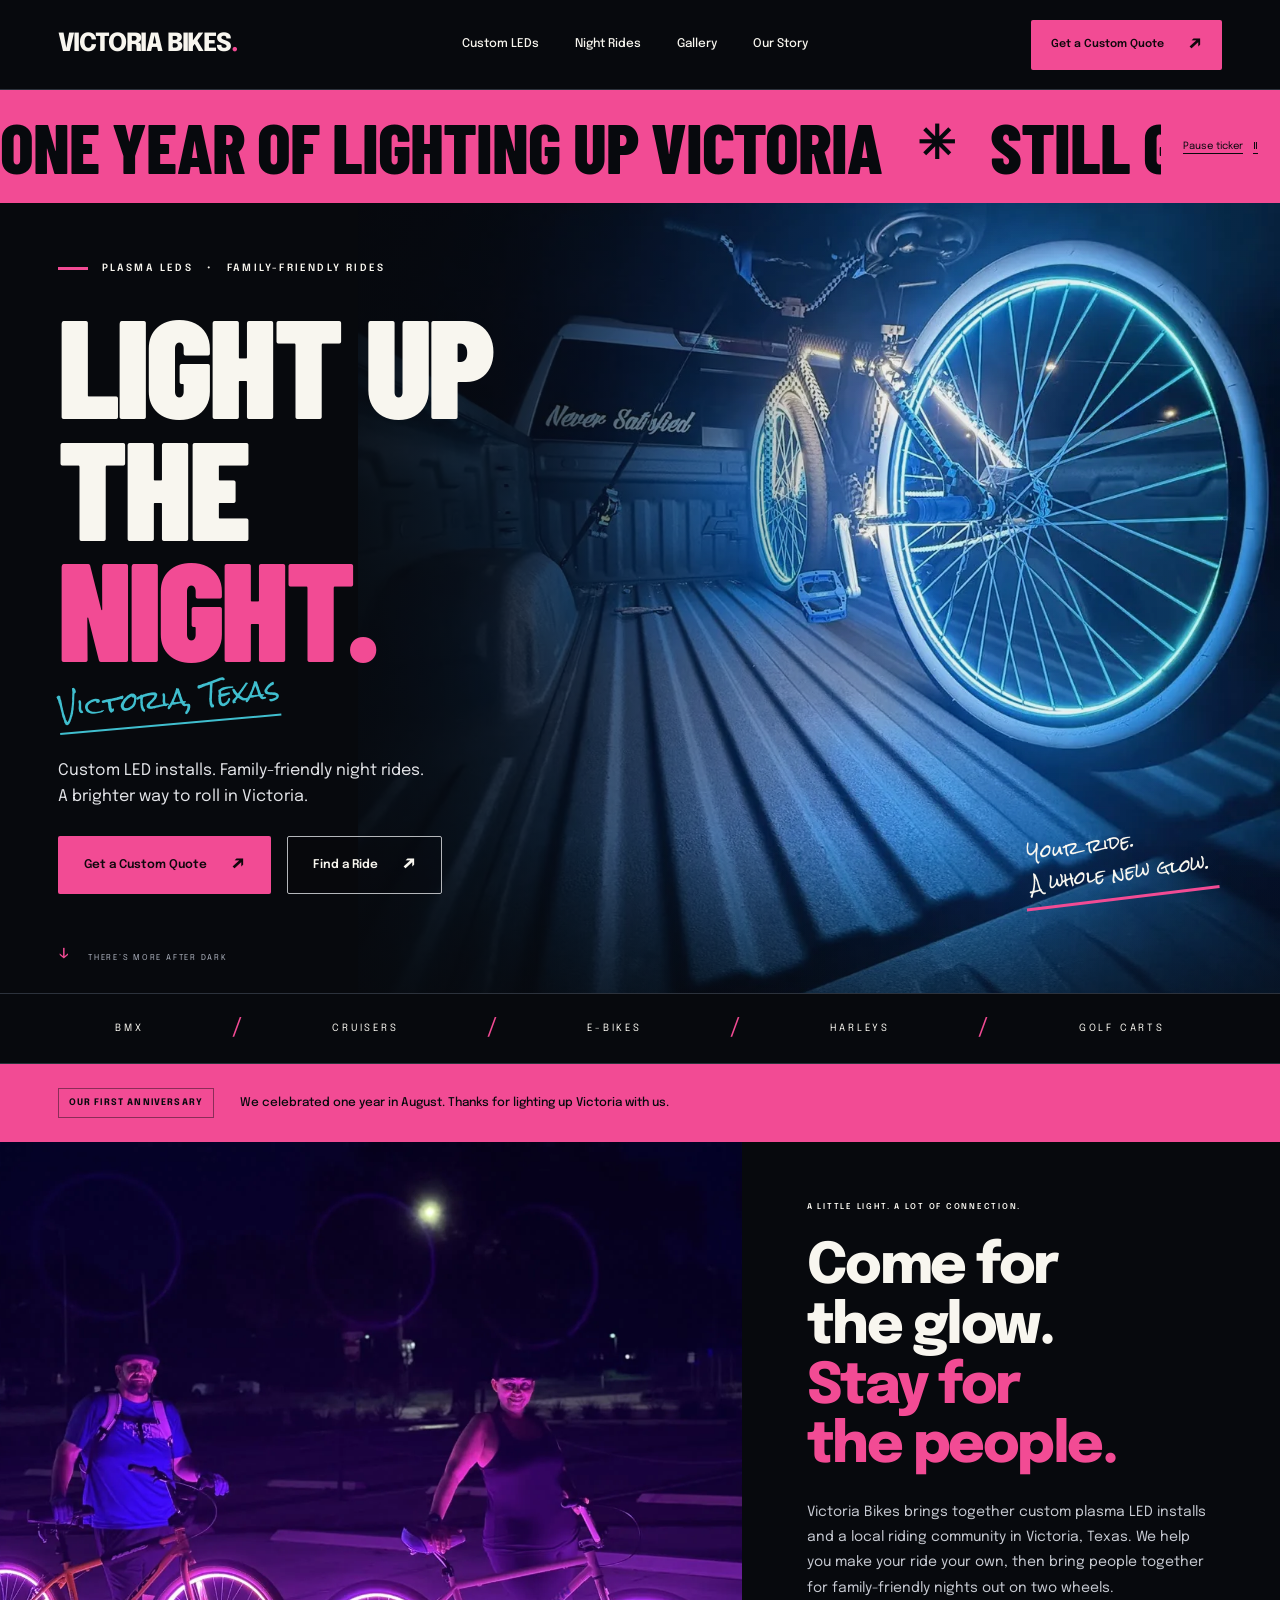
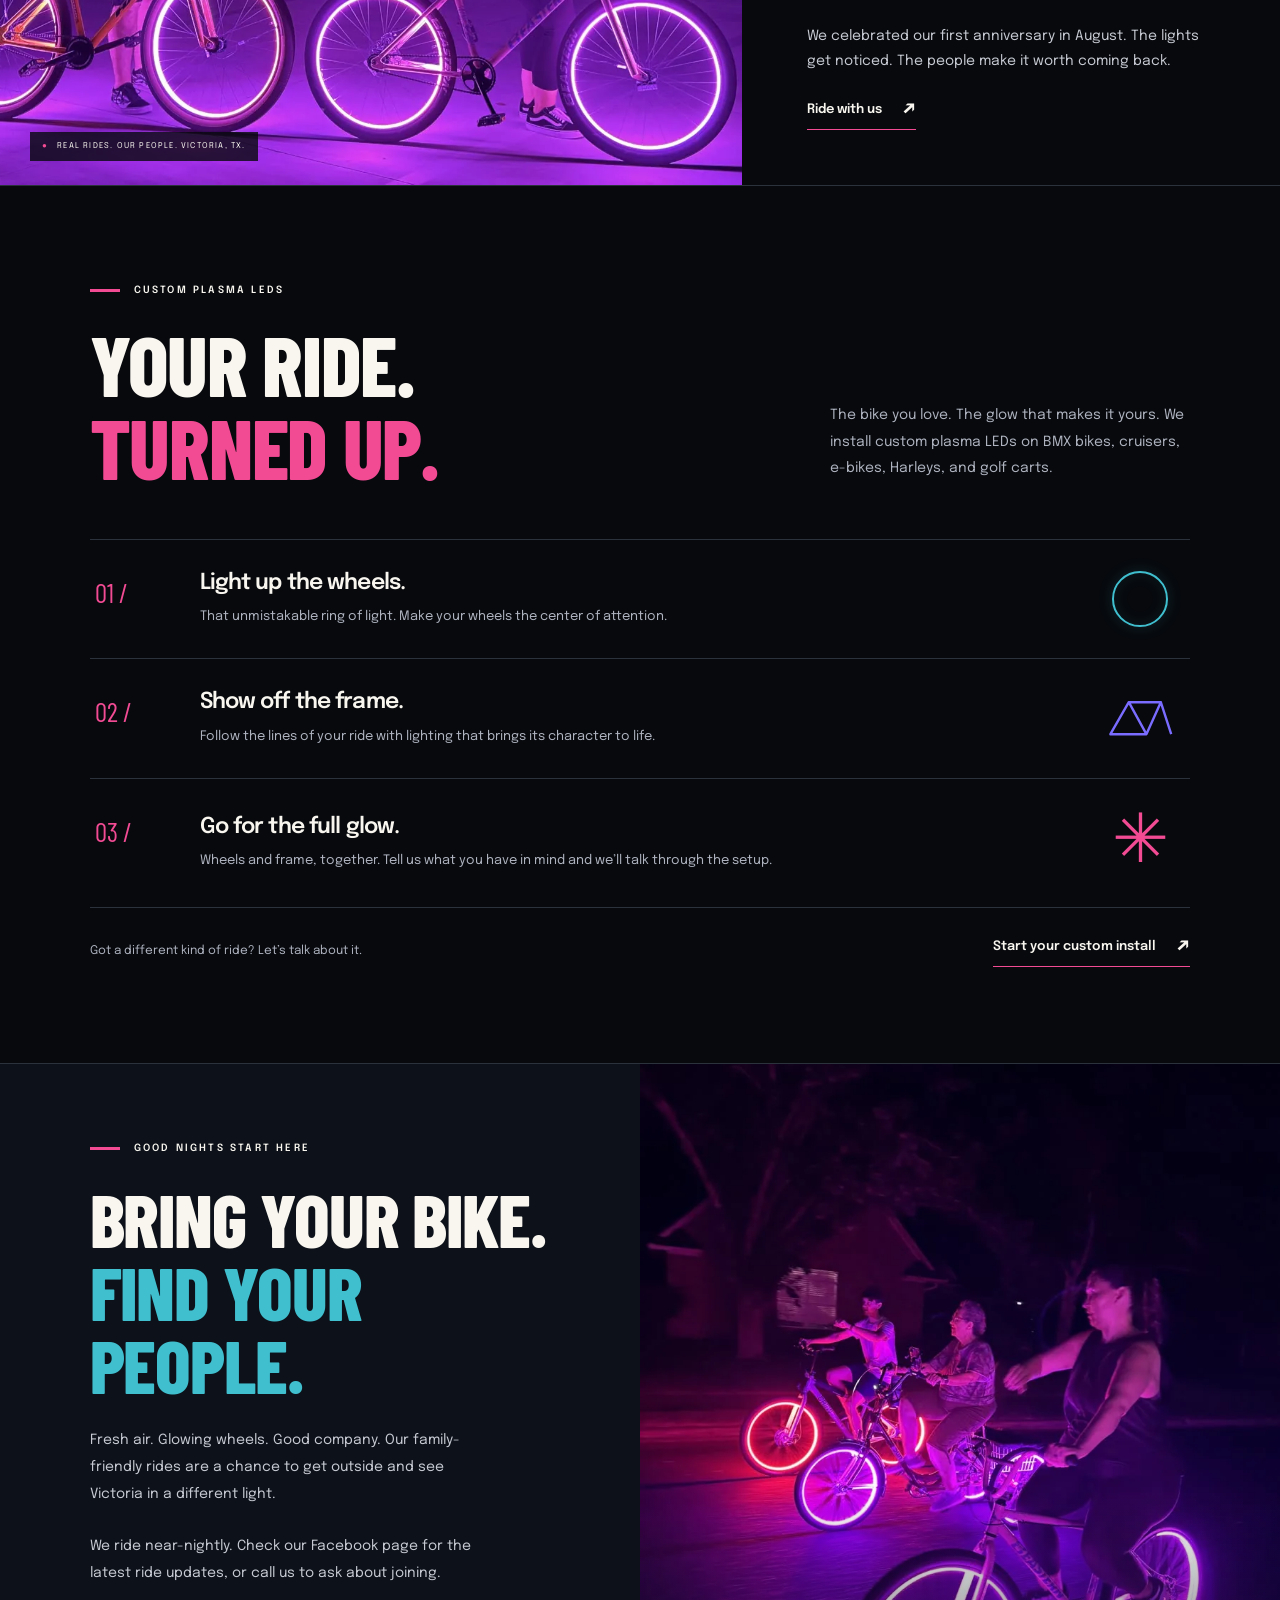
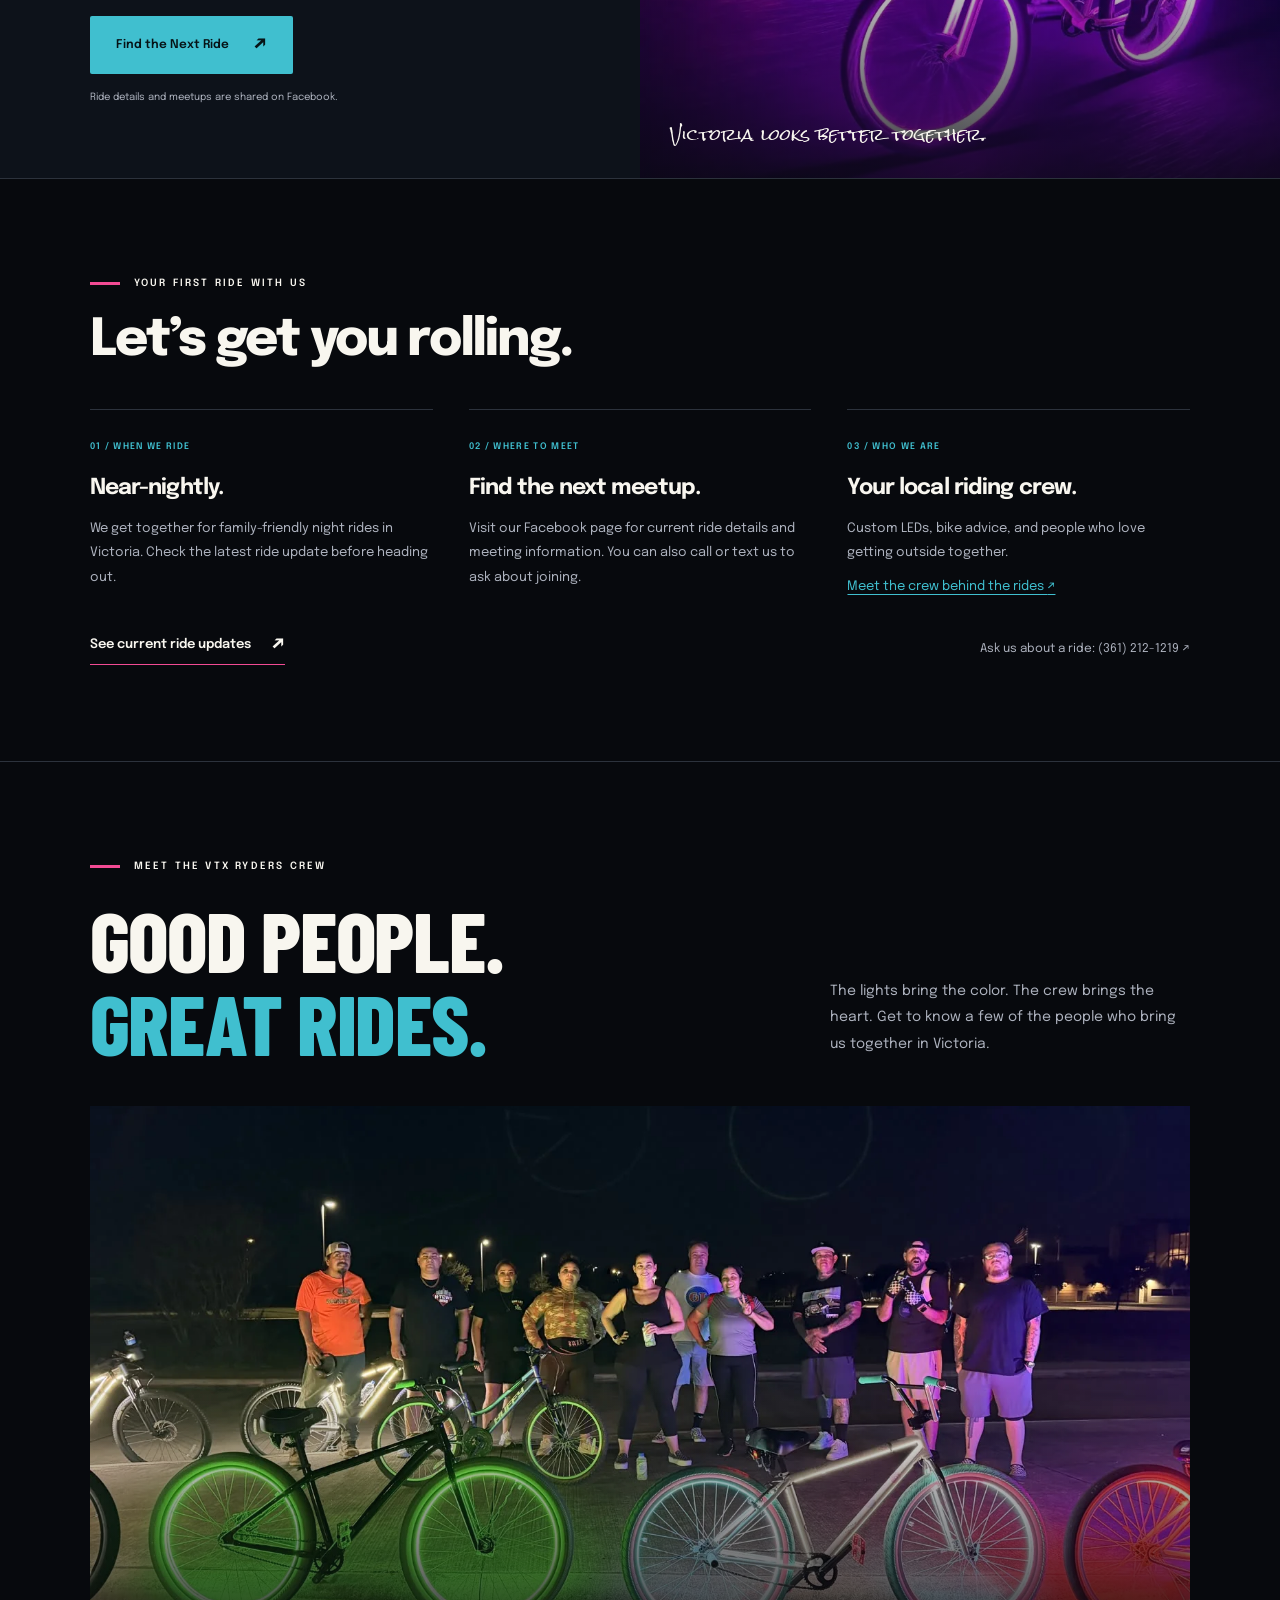
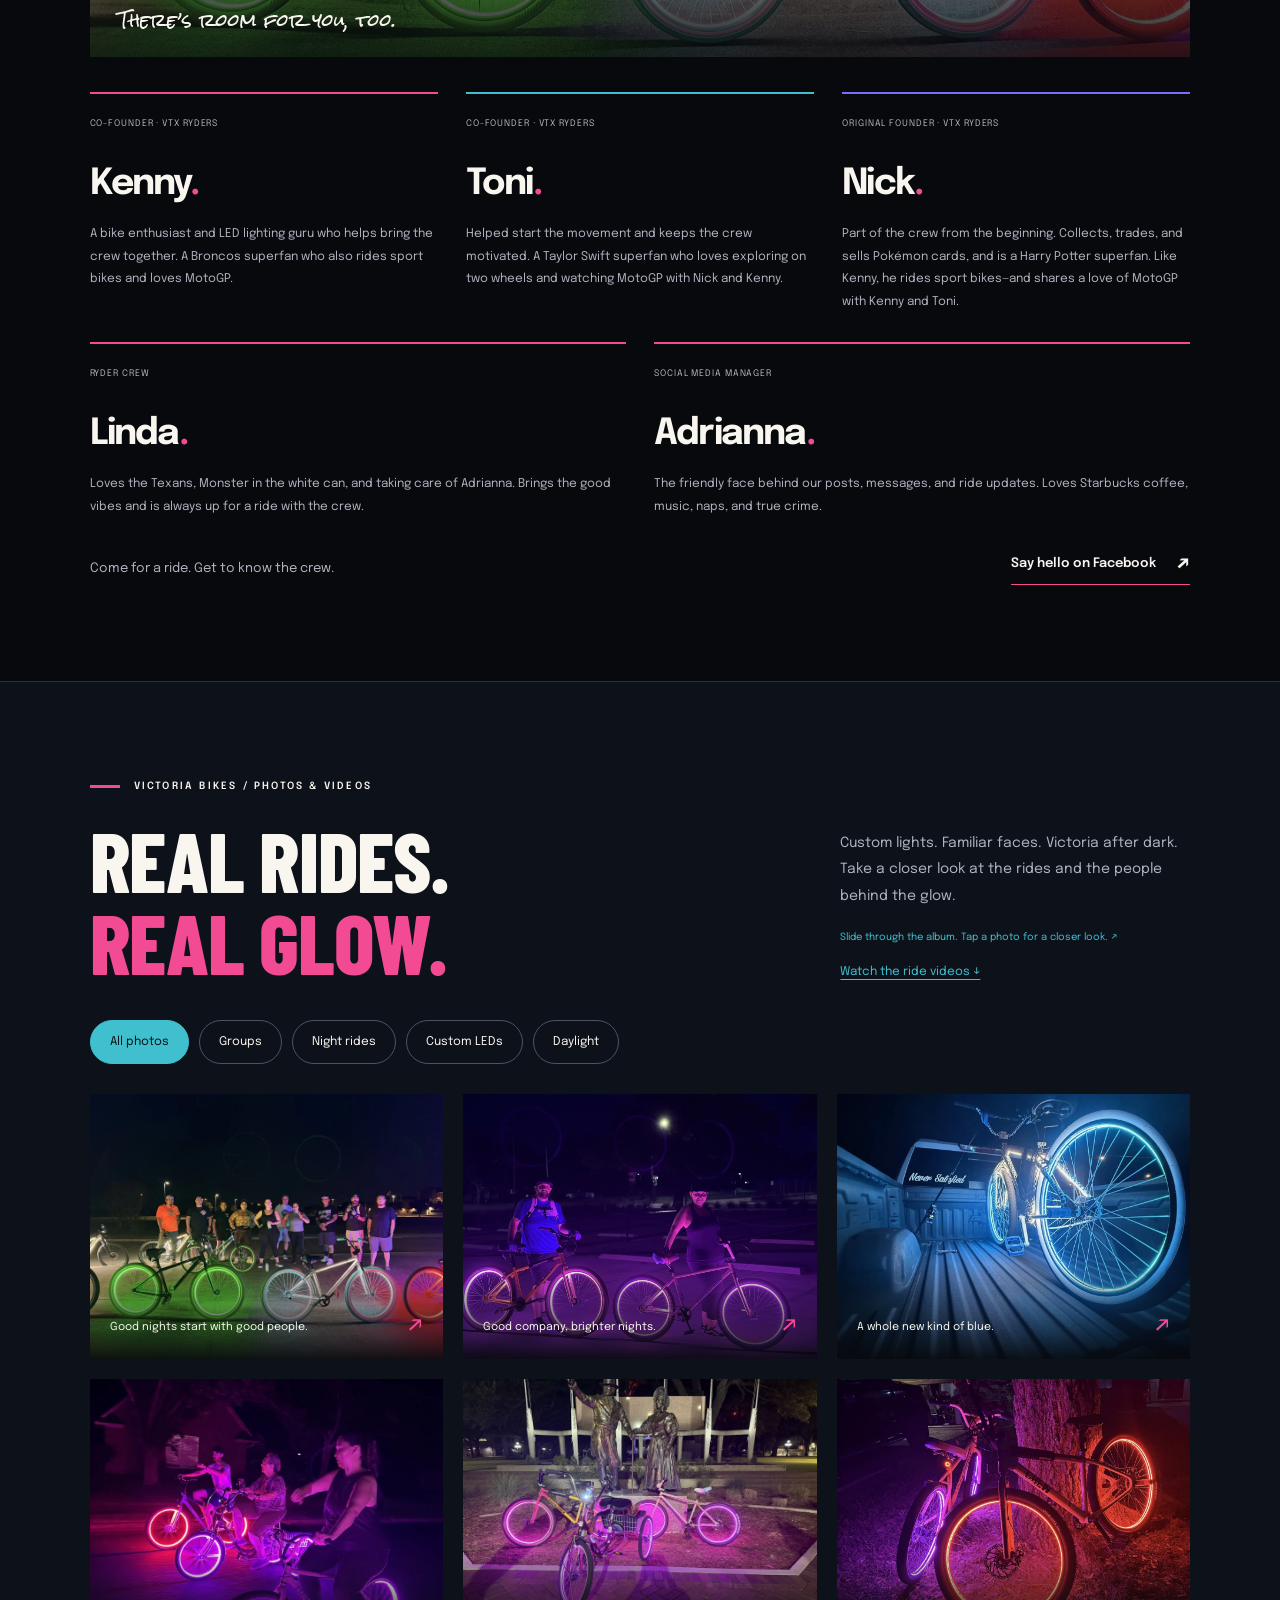
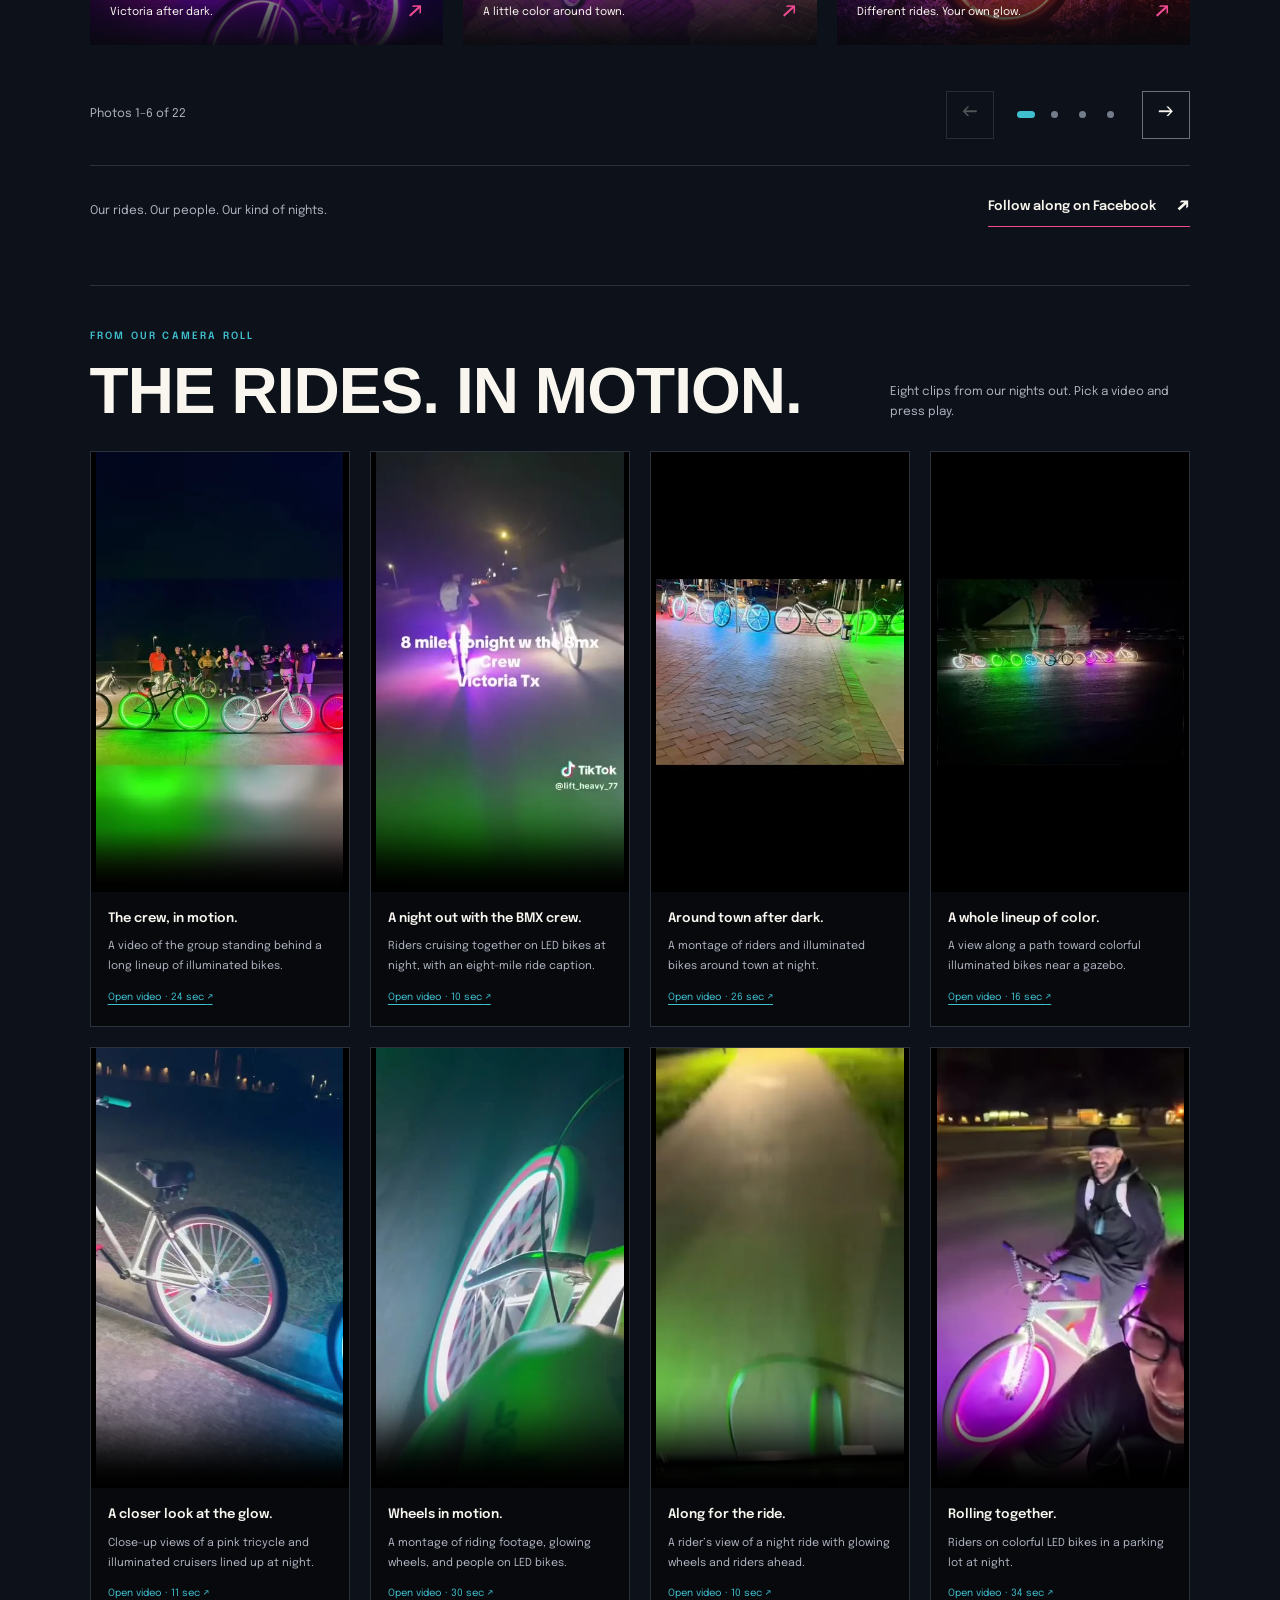
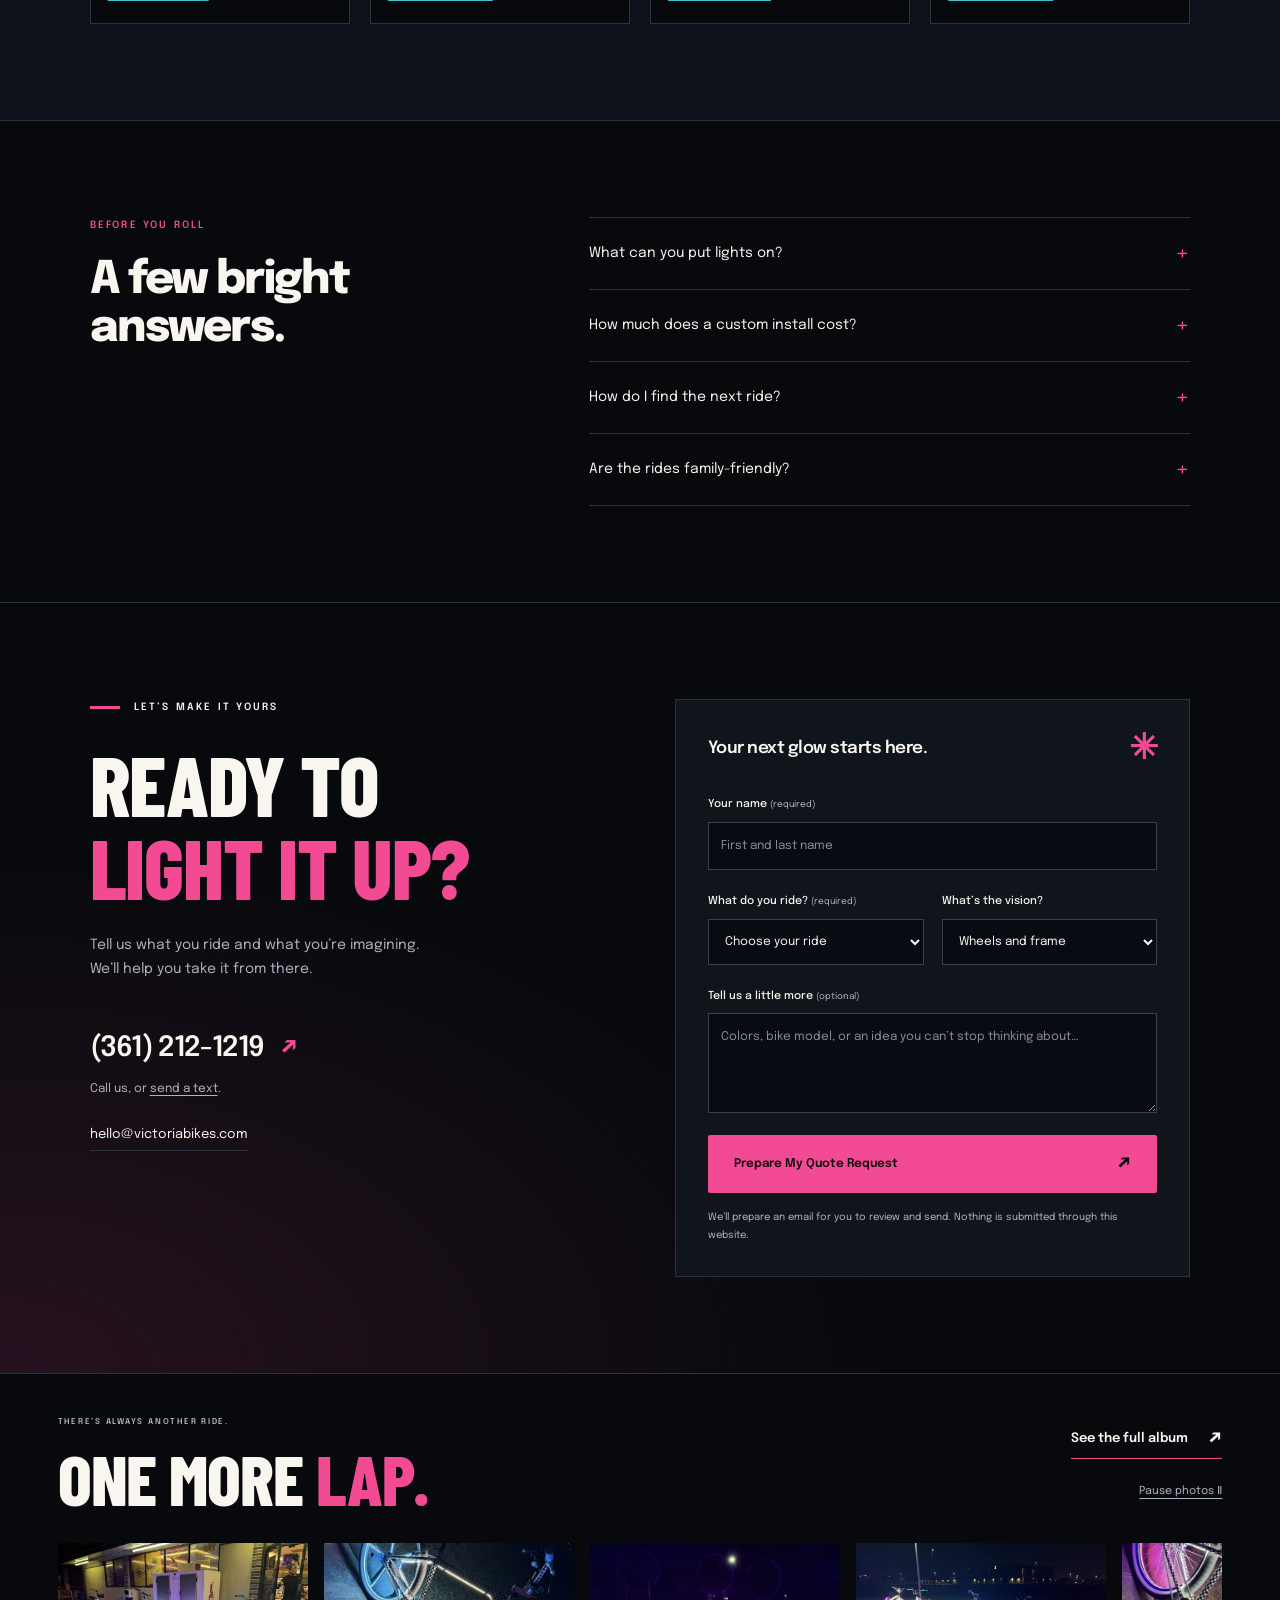
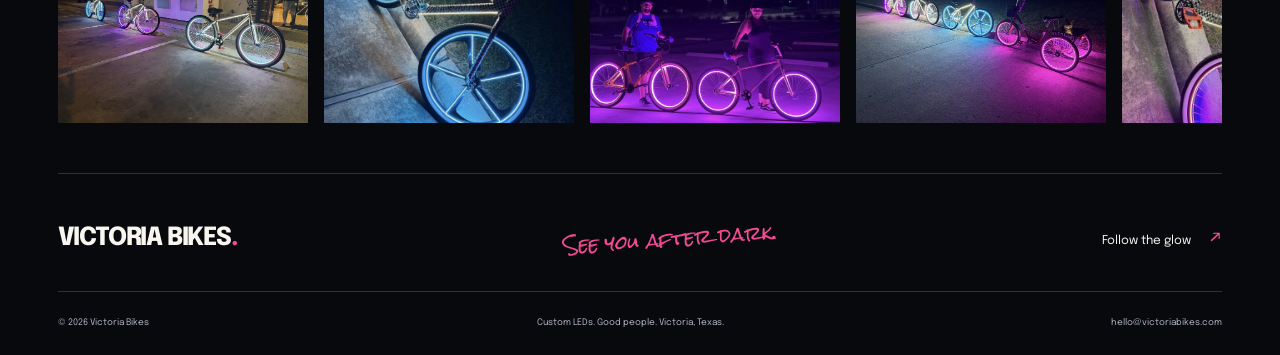
==== commit 0b77495d: "Organize photos and add ride videos Co-authored-by: Cursor <cursoragent@cursor.com>" ====
--- a/index.html
+++ b/index.html
@@ -9,14 +9,14 @@
   <meta property="og:title" content="Victoria Bikes — Light Up the Night">
   <meta property="og:description" content="Custom LED installs. Family-friendly night rides. A brighter way to roll in Victoria, Texas.">
   <meta property="og:type" content="website">
-  <meta property="og:image" content="https://victoriabikes.com/assets/night-ride-crew.jpg">
+  <meta property="og:image" content="https://victoriabikes.com/website-photos/riders-night-ride-crew-original.webp">
   <link rel="icon" href="assets/favicon.svg" type="image/svg+xml">
   <link rel="preconnect" href="https://fonts.googleapis.com">
   <link rel="preconnect" href="https://fonts.gstatic.com" crossorigin>
   <link href="https://fonts.googleapis.com/css2?family=Barlow+Condensed:wght@800;900&family=Epilogue:wght@400;500;600;700;800&family=Rock+Salt&display=swap" rel="stylesheet">
-  <link rel="preload" as="image" href="assets/led-cruiser.jpg" fetchpriority="high">
-  <link rel="stylesheet" href="styles.css?v=crew-4">
-  <script src="script.js?v=crew-4" defer></script>
+  <link rel="preload" as="image" href="website-photos/bike-led-cruiser-original.webp" fetchpriority="high">
+  <link rel="stylesheet" href="styles.css?v=videos-7">
+  <script src="script.js?v=videos-7" defer></script>
 </head>
 <body>
   <a class="skip-link" href="#main">Skip to content</a>
@@ -38,7 +38,7 @@
       <button class="anniversary-toggle" type="button" aria-label="Pause anniversary ticker" aria-pressed="false" hidden>Pause ticker <span aria-hidden="true">Ⅱ</span></button>
     </section>
     <section class="hero" aria-labelledby="hero-title">
-      <img class="hero-photo" src="assets/led-cruiser.jpg" alt="Custom cruiser with bright cyan LED wheel rings in a truck bed at night" width="1200" height="1600" fetchpriority="high">
+      <img class="hero-photo" src="website-photos/bike-led-cruiser-original.webp" alt="Custom cruiser with bright cyan LED wheel rings in a truck bed at night" width="1200" height="1600" fetchpriority="high">
       <div class="hero-shade" aria-hidden="true"></div>
       <div class="hero-content">
         <p class="eyebrow"><span class="pink-dash" aria-hidden="true"></span>Plasma LEDs <span aria-hidden="true">•</span> Family-friendly rides</p>
@@ -58,7 +58,7 @@
       </div>
     </section>
     <section class="story" id="our-story" aria-labelledby="story-title">
-      <div class="story-photo-wrap story-group"><img src="assets/gallery/crew-together.jpg" alt="A large group of riders gathered behind green, white, and red LED bikes" width="1600" height="1200" loading="lazy"><span class="photo-label"><span aria-hidden="true">●</span> Real rides. Our people. Victoria, TX.</span></div>
+      <div class="story-photo-wrap"><img src="website-photos/riders-night-ride-crew-original.webp" alt="Two riders with purple LED wheel rings lighting up the pavement" width="1400" height="1050" loading="lazy"><span class="photo-label"><span aria-hidden="true">●</span> Real rides. Our people. Victoria, TX.</span></div>
       <div class="story-copy"><p class="eyebrow">A little light. A lot of connection.</p><h2 id="story-title">Come for<br class="story-break"> the glow.<br><span class="pink">Stay for<br class="story-break"> the people.</span></h2><p>Victoria Bikes brings together custom plasma LED installs and a local riding community in Victoria, Texas. We help you make your ride your own, then bring people together for family-friendly nights out on two wheels.</p><p>We celebrated our first anniversary in August. The lights get noticed. The people make it worth coming back.</p><a class="text-link" href="#night-rides">Ride with us <span aria-hidden="true">↗</span></a></div>
     </section>
     <section class="installs section-pad" id="custom-leds" aria-labelledby="installs-title">
@@ -72,7 +72,7 @@
     </section>
     <section class="night-rides" id="night-rides" aria-labelledby="rides-title">
       <div class="rides-copy"><p class="eyebrow"><span class="pink-dash" aria-hidden="true"></span>Good nights start here</p><h2 class="display-title" id="rides-title">BRING YOUR BIKE.<br><span class="teal">FIND YOUR<br>PEOPLE.</span></h2><p>Fresh air. Glowing wheels. Good company. Our family-friendly rides are a chance to get outside and see Victoria in a different light.</p><p>We ride near-nightly. Check our Facebook page for the latest ride updates, or call us to ask about joining.</p><a class="button button-teal" href="https://www.facebook.com/victoriatxbikes" target="_blank" rel="noopener noreferrer">Find the Next Ride <span aria-hidden="true">↗</span></a><p class="ride-note">Ride details and meetups are shared on Facebook.</p></div>
-      <figure class="rides-photo"><img src="assets/community-ride.jpg" alt="Three riders cruising through Victoria at night on bikes with pink and purple LED lights" width="900" height="1200" loading="lazy"><figcaption>Victoria looks better together.</figcaption></figure>
+      <figure class="rides-photo"><img src="website-photos/group-community-ride-original.webp" alt="Three riders cruising through Victoria at night on bikes with pink and purple LED lights" width="900" height="1200" loading="lazy"><figcaption>Victoria looks better together.</figcaption></figure>
     </section>
     <section class="ride-guide section-pad" aria-labelledby="ride-guide-title">
       <div class="ride-guide-heading"><p class="eyebrow"><span class="pink-dash" aria-hidden="true"></span>Your first ride with us</p><h2 id="ride-guide-title">Let’s get you rolling.</h2></div>
@@ -85,67 +85,64 @@
     </section>
     <section class="crew section-pad" id="crew" aria-labelledby="crew-title">
       <div class="section-heading"><div><p class="eyebrow"><span class="pink-dash" aria-hidden="true"></span>Meet the VTX Ryders crew</p><h2 class="display-title" id="crew-title">GOOD PEOPLE.<br><span class="teal">GREAT RIDES.</span></h2></div><p class="section-intro">The lights bring the color. The crew brings the heart. Get to know a few of the people who bring us together in Victoria.</p></div>
-      <div class="crew-photos">
-        <figure class="crew-photo"><img src="assets/gallery/crew-lineup.jpg" alt="The riding crew standing behind a rainbow of illuminated bikes at night" width="1600" height="1200" loading="lazy" decoding="async"><figcaption class="handwritten">There’s room for you, too.</figcaption></figure>
-        <figure class="crew-photo"><img src="assets/gallery/crew-together.jpg" alt="A large group of riders posing behind bright green and white LED bikes" width="1600" height="1200" loading="lazy" decoding="async"></figure>
-        <figure class="crew-photo"><img src="assets/gallery/crew-colors.jpg" alt="The group gathered together with colorful bikes lighting up the pavement" width="1600" height="1200" loading="lazy" decoding="async"></figure>
-      </div>
+      <figure class="crew-photo crew-feature"><img src="website-photos/group-crew-together-img-1247.webp" alt="The riding crew gathered behind green, white, and red LED bikes at night" width="1600" height="1200" loading="lazy" decoding="async"><figcaption class="handwritten">There’s room for you, too.</figcaption></figure>
       <div class="crew-grid">
         <article><span class="crew-role">Co-founder · VTX Ryders</span><h3>Kenny<span>.</span></h3><p>A bike enthusiast and LED lighting guru who helps bring the crew together. A Broncos superfan who also rides sport bikes and loves MotoGP.</p></article>
         <article><span class="crew-role">Co-founder · VTX Ryders</span><h3>Toni<span>.</span></h3><p>Helped start the movement and keeps the crew motivated. A Taylor Swift superfan who loves exploring on two wheels and watching MotoGP with Nick and Kenny.</p></article>
         <article><span class="crew-role">Original founder · VTX Ryders</span><h3>Nick<span>.</span></h3><p>Part of the crew from the beginning. Collects, trades, and sells Pokémon cards, and is a Harry Potter superfan. Like Kenny, he rides sport bikes—and shares a love of MotoGP with Kenny and Toni.</p></article>
-        <article><span class="crew-role">Ryder crew</span><h3>Linda<span>.</span></h3><p>Loves the bike life, brings the good vibes, and is always up for a ride. Great company and a little LED light make the night brighter.</p></article>
-        <article><span class="crew-role">Social media manager</span><h3>Adrianna<span>.</span></h3><p>The friendly face behind the page, posts, and messages. She keeps everyone updated on rides, events, and announcements.</p></article>
+        <article><span class="crew-role">Ryder crew</span><h3>Linda<span>.</span></h3><p>Loves the Texans, Monster in the white can, and taking care of Adrianna. Brings the good vibes and is always up for a ride with the crew.</p></article>
+        <article><span class="crew-role">Social media manager</span><h3>Adrianna<span>.</span></h3><p>The friendly face behind our posts, messages, and ride updates. Loves Starbucks coffee, music, naps, and true crime.</p></article>
       </div>
       <div class="crew-invite"><p>Come for a ride. Get to know the crew.</p><a class="text-link" href="https://www.facebook.com/victoriatxbikes" target="_blank" rel="noopener noreferrer">Say hello on Facebook <span aria-hidden="true">↗</span></a></div>
     </section>
     <section class="gallery section-pad" id="gallery" aria-labelledby="gallery-title">
-      <div class="section-heading"><div><p class="eyebrow"><span class="pink-dash" aria-hidden="true"></span>The Victoria Bikes photo album</p><h2 class="display-title" id="gallery-title">REAL RIDES.<br><span class="pink">REAL GLOW.</span></h2></div><div class="gallery-intro"><p>Custom lights. Familiar faces. Victoria after dark. Take a closer look at the rides and the people behind the glow.</p><span>Slide through the album. Tap a photo for a closer look. <span aria-hidden="true">↗</span></span></div></div>
+      <div class="section-heading"><div><p class="eyebrow"><span class="pink-dash" aria-hidden="true"></span>Victoria Bikes / Photos &amp; videos</p><h2 class="display-title" id="gallery-title">REAL RIDES.<br><span class="pink">REAL GLOW.</span></h2></div><div class="gallery-intro"><p>Custom lights. Familiar faces. Victoria after dark. Take a closer look at the rides and the people behind the glow.</p><span>Slide through the album. Tap a photo for a closer look. <span aria-hidden="true">↗</span></span><a class="video-jump" href="#videos">Watch the ride videos ↓</a></div></div>
       <div class="gallery-filters" role="group" aria-label="Filter photos" hidden>
         <button type="button" data-filter="all" aria-pressed="true" aria-controls="gallery-grid">All photos</button>
+        <button type="button" data-filter="groups" aria-pressed="false" aria-controls="gallery-grid">Groups</button>
         <button type="button" data-filter="rides" aria-pressed="false" aria-controls="gallery-grid">Night rides</button>
         <button type="button" data-filter="lights" aria-pressed="false" aria-controls="gallery-grid">Custom LEDs</button>
         <button type="button" data-filter="daylight" aria-pressed="false" aria-controls="gallery-grid">Daylight</button>
       </div>
       <div class="gallery-grid" id="gallery-grid" aria-label="Photo gallery">
-        <a class="gallery-photo" href="assets/gallery/crew-lineup.jpg" data-category="rides" data-caption="A whole crew. A whole spectrum." aria-label="View photo: Riders standing behind a long lineup of bikes glowing in different colors"><img src="assets/gallery/thumbs/crew-lineup.jpg" alt="Riders standing behind a long lineup of bikes glowing in different colors" width="1600" height="1200" loading="lazy" decoding="async"><span class="gallery-photo-caption">A whole crew. A whole spectrum. <span aria-hidden="true">↗</span></span></a>
-        <a class="gallery-photo" href="assets/gallery/crew-together.jpg" data-category="rides" data-caption="Good nights start with good people." aria-label="View photo: A group of riders behind green, white, and red LED bikes"><img src="assets/gallery/thumbs/crew-together.jpg" alt="A group of riders behind green, white, and red LED bikes" width="1600" height="1200" loading="lazy" decoding="async"><span class="gallery-photo-caption">Good nights start with good people. <span aria-hidden="true">↗</span></span></a>
-        <a class="gallery-photo" href="assets/gallery/crew-colors.jpg" data-category="rides" data-caption="Meet you under the lights." aria-label="View photo: The riding crew gathered behind colorful illuminated bikes"><img src="assets/gallery/thumbs/crew-colors.jpg" alt="The riding crew gathered behind colorful illuminated bikes" width="1600" height="1200" loading="lazy" decoding="async"><span class="gallery-photo-caption">Meet you under the lights. <span aria-hidden="true">↗</span></span></a>
-        <a class="gallery-photo" href="assets/night-ride-crew.jpg" data-category="rides" data-caption="Good company, brighter nights." aria-label="View photo: Two riders with purple LED wheel rings on their bikes"><img src="assets/gallery/thumbs/night-ride-crew.jpg" alt="Two riders with purple LED wheel rings on their bikes" width="1400" height="1050" loading="lazy" decoding="async"><span class="gallery-photo-caption">Good company, brighter nights. <span aria-hidden="true">↗</span></span></a>
-        <a class="gallery-photo" href="assets/led-cruiser.jpg" data-category="lights" data-caption="A whole new kind of blue." aria-label="View photo: Cyan LED wheel rings on a custom cruiser in a truck bed"><img src="assets/gallery/thumbs/led-cruiser.jpg" alt="Cyan LED wheel rings on a custom cruiser in a truck bed" width="1200" height="1600" loading="lazy" decoding="async"><span class="gallery-photo-caption">A whole new kind of blue. <span aria-hidden="true">↗</span></span></a>
-        <a class="gallery-photo" href="assets/community-ride.jpg" data-category="rides" data-caption="Victoria after dark." aria-label="View photo: Three people riding bikes with pink and purple LEDs at night"><img src="assets/gallery/thumbs/community-ride.jpg" alt="Three people riding bikes with pink and purple LEDs at night" width="900" height="1200" loading="lazy" decoding="async"><span class="gallery-photo-caption">Victoria after dark. <span aria-hidden="true">↗</span></span></a>
-        <a class="gallery-photo" href="assets/gallery/plaza-glow.jpg" data-category="rides" data-caption="A little color around town." aria-label="View photo: Pink-lit bikes and a tricycle parked in front of bronze statues at the plaza"><img src="assets/gallery/thumbs/plaza-glow.jpg" alt="Pink-lit bikes and a tricycle parked in front of bronze statues at the plaza" width="1600" height="1200" loading="lazy" decoding="async"><span class="gallery-photo-caption">A little color around town. <span aria-hidden="true">↗</span></span></a>
-        <a class="gallery-photo" href="assets/gallery/two-tones.jpg" data-category="lights" data-caption="Different rides. Your own glow." aria-label="View photo: Two bikes with red and purple wheel lights parked beside a tree"><img src="assets/gallery/thumbs/two-tones.jpg" alt="Two bikes with red and purple wheel lights parked beside a tree" width="1200" height="1600" loading="lazy" decoding="async"><span class="gallery-photo-caption">Different rides. Your own glow. <span aria-hidden="true">↗</span></span></a>
-        <a class="gallery-photo" href="assets/gallery/ready-to-roll.jpg" data-category="lights" data-caption="Loaded up. Ready to roll." aria-label="View photo: Two cruisers with purple and cyan LED lights secured in a truck bed"><img src="assets/gallery/thumbs/ready-to-roll.jpg" alt="Two cruisers with purple and cyan LED lights secured in a truck bed" width="602" height="960" loading="lazy" decoding="async"><span class="gallery-photo-caption">Loaded up. Ready to roll. <span aria-hidden="true">↗</span></span></a>
-        <a class="gallery-photo" href="assets/gallery/blue-cruiser.jpg" data-category="lights" data-caption="Electric blue, all the way around." aria-label="View photo: Cruiser with cyan LED wheel rings parked at night"><img src="assets/gallery/thumbs/blue-cruiser.jpg" alt="Cruiser with cyan LED wheel rings parked at night" width="1200" height="1600" loading="lazy" decoding="async"><span class="gallery-photo-caption">Electric blue, all the way around. <span aria-hidden="true">↗</span></span></a>
-        <a class="gallery-photo" href="assets/gallery/night-lineup.jpg" data-category="rides" data-caption="Every ride brings its own color." aria-label="View photo: Colorful illuminated bikes and a pink tricycle lined up at night"><img src="assets/gallery/thumbs/night-lineup.jpg" alt="Colorful illuminated bikes and a pink tricycle lined up at night" width="1600" height="1200" loading="lazy" decoding="async"><span class="gallery-photo-caption">Every ride brings its own color. <span aria-hidden="true">↗</span></span></a>
-        <a class="gallery-photo" href="assets/gallery/big-flyer.jpg" data-category="lights" data-caption="Ready for its night shift." aria-label="View photo: Black Big Flyer bike with white LED wheels and frame in a garage"><img src="assets/gallery/thumbs/big-flyer.jpg" alt="Black Big Flyer bike with white LED wheels and frame in a garage" width="1600" height="1200" loading="lazy" decoding="async"><span class="gallery-photo-caption">Ready for its night shift. <span aria-hidden="true">↗</span></span></a>
-        <a class="gallery-photo" href="assets/gallery/purple-detail.jpg" data-category="lights" data-caption="Purple has entered the chat." aria-label="View photo: Angled view of a cruiser with purple and pink LED wheel rings"><img src="assets/gallery/thumbs/purple-detail.jpg" alt="Angled view of a cruiser with purple and pink LED wheel rings" width="1200" height="1600" loading="lazy" decoding="async"><span class="gallery-photo-caption">Purple has entered the chat. <span aria-hidden="true">↗</span></span></a>
-        <a class="gallery-photo" href="assets/gallery/curbside-colors.jpg" data-category="rides" data-caption="Color around every corner." aria-label="View photo: Green bike in front of a row of colorful LED bikes along a curb"><img src="assets/gallery/thumbs/curbside-colors.jpg" alt="Green bike in front of a row of colorful LED bikes along a curb" width="1600" height="1200" loading="lazy" decoding="async"><span class="gallery-photo-caption">Color around every corner. <span aria-hidden="true">↗</span></span></a>
-        <a class="gallery-photo" href="assets/gallery/seaside-wide.jpg" data-category="daylight" data-caption="Two wheels. An open horizon." aria-label="View photo: Side view of a cruiser beside the beach in daylight"><img src="assets/gallery/thumbs/seaside-wide.jpg" alt="Side view of a cruiser beside the beach in daylight" width="1600" height="1200" loading="lazy" decoding="async"><span class="gallery-photo-caption">Two wheels. An open horizon. <span aria-hidden="true">↗</span></span></a>
-        <a class="gallery-photo" href="assets/gallery/daytime-cruising.jpg" data-category="daylight" data-caption="Good company, any time of day." aria-label="View photo: A rider with a black bike on a residential street in daylight"><img src="assets/gallery/thumbs/daytime-cruising.jpg" alt="A rider with a black bike on a residential street in daylight" width="1200" height="1600" loading="lazy" decoding="async"><span class="gallery-photo-caption">Good company, any time of day. <span aria-hidden="true">↗</span></span></a>
-        <a class="gallery-photo" href="assets/gallery/shopfront-three.jpg" data-category="rides" data-caption="Three rides. Three kinds of glow." aria-label="View photo: Three illuminated bikes parked in front of a storefront"><img src="assets/gallery/thumbs/shopfront-three.jpg" alt="Three illuminated bikes parked in front of a storefront" width="1600" height="1200" loading="lazy" decoding="async"><span class="gallery-photo-caption">Three rides. Three kinds of glow. <span aria-hidden="true">↗</span></span></a>
-        <a class="gallery-photo" href="assets/gallery/white-green-wheels.jpg" data-category="rides" data-caption="Good company. Brighter wheels." aria-label="View photo: White and green LED bikes parked together at night"><img src="assets/gallery/thumbs/white-green-wheels.jpg" alt="White and green LED bikes parked together at night" width="1600" height="1200" loading="lazy" decoding="async"><span class="gallery-photo-caption">Good company. Brighter wheels. <span aria-hidden="true">↗</span></span></a>
-        <a class="gallery-photo" href="assets/gallery/plaza-bikes.jpg" data-category="rides" data-caption="A little glow around the plaza." aria-label="View photo: A row of LED bikes beside a brick plaza wall"><img src="assets/gallery/thumbs/plaza-bikes.jpg" alt="A row of LED bikes beside a brick plaza wall" width="900" height="1600" loading="lazy" decoding="async"><span class="gallery-photo-caption">A little glow around the plaza. <span aria-hidden="true">↗</span></span></a>
-        <a class="gallery-photo" href="assets/gallery/white-cruiser.jpg" data-category="lights" data-caption="Clean lines. Full glow." aria-label="View photo: Cruiser with white LEDs around its wheels and frame"><img src="assets/gallery/thumbs/white-cruiser.jpg" alt="Cruiser with white LEDs around its wheels and frame" width="1600" height="1200" loading="lazy" decoding="async"><span class="gallery-photo-caption">Clean lines. Full glow. <span aria-hidden="true">↗</span></span></a>
-        <a class="gallery-photo" href="assets/gallery/seaside-cruiser.jpg" data-category="daylight" data-caption="Sunshine looks good, too." aria-label="View photo: Cruiser parked beside a sunny beach and seawall"><img src="assets/gallery/thumbs/seaside-cruiser.jpg" alt="Cruiser parked beside a sunny beach and seawall" width="1200" height="1600" loading="lazy" decoding="async"><span class="gallery-photo-caption">Sunshine looks good, too. <span aria-hidden="true">↗</span></span></a>
-        <a class="gallery-photo" href="assets/gallery/gazebo-glow.jpg" data-category="rides" data-caption="Our kind of night out." aria-label="View photo: Colorful LED bikes lined up near a gazebo at night"><img src="assets/gallery/thumbs/gazebo-glow.jpg" alt="Colorful LED bikes lined up near a gazebo at night" width="1600" height="1200" loading="lazy" decoding="async"><span class="gallery-photo-caption">Our kind of night out. <span aria-hidden="true">↗</span></span></a>
-        <a class="gallery-photo" href="assets/gallery/long-lineup.jpg" data-category="rides" data-caption="The more, the brighter." aria-label="View photo: A long line of illuminated bikes and riders at night"><img src="assets/gallery/thumbs/long-lineup.jpg" alt="A long line of illuminated bikes and riders at night" width="1600" height="1200" loading="lazy" decoding="async"><span class="gallery-photo-caption">The more, the brighter. <span aria-hidden="true">↗</span></span></a>
-        <a class="gallery-photo" href="assets/gallery/storefront-wide.jpg" data-category="rides" data-caption="A glow worth stopping for." aria-label="View photo: Three bikes with white and purple LEDs outside a storefront"><img src="assets/gallery/thumbs/storefront-wide.jpg" alt="Three bikes with white and purple LEDs outside a storefront" width="1600" height="1200" loading="lazy" decoding="async"><span class="gallery-photo-caption">A glow worth stopping for. <span aria-hidden="true">↗</span></span></a>
-        <a class="gallery-photo" href="assets/gallery/storefront-angle.jpg" data-category="rides" data-caption="Parked up. Still shining." aria-label="View photo: White LED cruiser in front of two other illuminated bikes"><img src="assets/gallery/thumbs/storefront-angle.jpg" alt="White LED cruiser in front of two other illuminated bikes" width="1600" height="1200" loading="lazy" decoding="async"><span class="gallery-photo-caption">Parked up. Still shining. <span aria-hidden="true">↗</span></span></a>
-        <a class="gallery-photo" href="assets/gallery/storefront-lights.jpg" data-category="rides" data-caption="Bright wheels, late nights." aria-label="View photo: Illuminated cruisers parked on the pavement outside a shop"><img src="assets/gallery/thumbs/storefront-lights.jpg" alt="Illuminated cruisers parked on the pavement outside a shop" width="1600" height="1200" loading="lazy" decoding="async"><span class="gallery-photo-caption">Bright wheels, late nights. <span aria-hidden="true">↗</span></span></a>
-        <a class="gallery-photo" href="assets/gallery/storefront-cruisers.jpg" data-category="rides" data-caption="The glow goes with you." aria-label="View photo: Three illuminated cruisers seen from the side of a storefront"><img src="assets/gallery/thumbs/storefront-cruisers.jpg" alt="Three illuminated cruisers seen from the side of a storefront" width="1600" height="1200" loading="lazy" decoding="async"><span class="gallery-photo-caption">The glow goes with you. <span aria-hidden="true">↗</span></span></a>
-        <a class="gallery-photo" href="assets/gallery/rainbow-lineup.jpg" data-category="rides" data-caption="A rainbow on two wheels." aria-label="View photo: Pink, white, and cyan LED bikes lined up under a streetlight"><img src="assets/gallery/thumbs/rainbow-lineup.jpg" alt="Pink, white, and cyan LED bikes lined up under a streetlight" width="1600" height="1200" loading="lazy" decoding="async"><span class="gallery-photo-caption">A rainbow on two wheels. <span aria-hidden="true">↗</span></span></a>
-        <a class="gallery-photo" href="assets/gallery/white-bike-angle.jpg" data-category="lights" data-caption="Follow the frame." aria-label="View photo: White-lit cruiser seen at an angle beside other bikes"><img src="assets/gallery/thumbs/white-bike-angle.jpg" alt="White-lit cruiser seen at an angle beside other bikes" width="1200" height="1600" loading="lazy" decoding="async"><span class="gallery-photo-caption">Follow the frame. <span aria-hidden="true">↗</span></span></a>
-        <a class="gallery-photo" href="assets/gallery/white-bike-profile.jpg" data-category="lights" data-caption="Bright from every angle." aria-label="View photo: Side view of a cruiser with white wheel and frame LEDs"><img src="assets/gallery/thumbs/white-bike-profile.jpg" alt="Side view of a cruiser with white wheel and frame LEDs" width="1200" height="1600" loading="lazy" decoding="async"><span class="gallery-photo-caption">Bright from every angle. <span aria-hidden="true">↗</span></span></a>
-        <a class="gallery-photo" href="assets/gallery/pink-white-cruiser.jpg" data-category="lights" data-caption="A little pink in the mix." aria-label="View photo: Cruiser with white frame lights and pink accents around its wheels"><img src="assets/gallery/thumbs/pink-white-cruiser.jpg" alt="Cruiser with white frame lights and pink accents around its wheels" width="1200" height="1600" loading="lazy" decoding="async"><span class="gallery-photo-caption">A little pink in the mix. <span aria-hidden="true">↗</span></span></a>
-        <a class="gallery-photo" href="assets/gallery/purple-cruiser.jpg" data-category="lights" data-caption="Your own shade of after dark." aria-label="View photo: Purple wheel rings and illuminated frame on a parked cruiser"><img src="assets/gallery/thumbs/purple-cruiser.jpg" alt="Purple wheel rings and illuminated frame on a parked cruiser" width="1200" height="1600" loading="lazy" decoding="async"><span class="gallery-photo-caption">Your own shade of after dark. <span aria-hidden="true">↗</span></span></a>
-        <a class="gallery-photo" href="assets/gallery/white-pink-detail.jpg" data-category="lights" data-caption="Light in every line." aria-label="View photo: White and pink illuminated cruiser viewed from above"><img src="assets/gallery/thumbs/white-pink-detail.jpg" alt="White and pink illuminated cruiser viewed from above" width="1200" height="1600" loading="lazy" decoding="async"><span class="gallery-photo-caption">Light in every line. <span aria-hidden="true">↗</span></span></a>
-        <a class="gallery-photo" href="assets/gallery/purple-night-rider.jpg" data-category="rides" data-caption="Leave a little light behind." aria-label="View photo: A rider and bike surrounded by purple light at night"><img src="assets/gallery/thumbs/purple-night-rider.jpg" alt="A rider and bike surrounded by purple light at night" width="1200" height="1600" loading="lazy" decoding="async"><span class="gallery-photo-caption">Leave a little light behind. <span aria-hidden="true">↗</span></span></a>
-        <a class="gallery-photo" href="assets/gallery/daytime-rider.jpg" data-category="daylight" data-caption="The ride starts before sunset." aria-label="View photo: A rider standing with a black bike on a tree-lined street"><img src="assets/gallery/thumbs/daytime-rider.jpg" alt="A rider standing with a black bike on a tree-lined street" width="1200" height="1600" loading="lazy" decoding="async"><span class="gallery-photo-caption">The ride starts before sunset. <span aria-hidden="true">↗</span></span></a>
+        <a class="gallery-photo" data-group="true" href="website-photos/group-crew-together-img-1247.webp" data-category="rides" data-caption="Good nights start with good people." aria-label="View photo: A group of riders behind green, white, and red LED bikes"><img src="website-photos/group-crew-together-img-1247.webp" alt="A group of riders behind green, white, and red LED bikes" width="1600" height="1200" loading="lazy" decoding="async"><span class="gallery-photo-caption">Good nights start with good people. <span aria-hidden="true">↗</span></span></a>
+        <a class="gallery-photo" href="website-photos/riders-night-ride-crew-original.webp" data-category="rides" data-caption="Good company, brighter nights." aria-label="View photo: Two riders with purple LED wheel rings on their bikes"><img src="website-photos/riders-night-ride-crew-original.webp" alt="Two riders with purple LED wheel rings on their bikes" width="1400" height="1050" loading="lazy" decoding="async"><span class="gallery-photo-caption">Good company, brighter nights. <span aria-hidden="true">↗</span></span></a>
+        <a class="gallery-photo" href="website-photos/bike-led-cruiser-original.webp" data-category="lights" data-caption="A whole new kind of blue." aria-label="View photo: Cyan LED wheel rings on a custom cruiser in a truck bed"><img src="website-photos/bike-led-cruiser-original.webp" alt="Cyan LED wheel rings on a custom cruiser in a truck bed" width="1200" height="1600" loading="lazy" decoding="async"><span class="gallery-photo-caption">A whole new kind of blue. <span aria-hidden="true">↗</span></span></a>
+        <a class="gallery-photo" data-group="true" href="website-photos/group-community-ride-original.webp" data-category="rides" data-caption="Victoria after dark." aria-label="View photo: Three people riding bikes with pink and purple LEDs at night"><img src="website-photos/group-community-ride-original.webp" alt="Three people riding bikes with pink and purple LEDs at night" width="900" height="1200" loading="lazy" decoding="async"><span class="gallery-photo-caption">Victoria after dark. <span aria-hidden="true">↗</span></span></a>
+        <a class="gallery-photo" href="website-photos/bike-plaza-glow-original.webp" data-category="rides" data-caption="A little color around town." aria-label="View photo: Pink-lit bikes and a tricycle parked in front of bronze statues at the plaza"><img src="website-photos/bike-plaza-glow-original.webp" alt="Pink-lit bikes and a tricycle parked in front of bronze statues at the plaza" width="1600" height="1200" loading="lazy" decoding="async"><span class="gallery-photo-caption">A little color around town. <span aria-hidden="true">↗</span></span></a>
+        <a class="gallery-photo" href="website-photos/bike-two-tones-original.webp" data-category="lights" data-caption="Different rides. Your own glow." aria-label="View photo: Two bikes with red and purple wheel lights parked beside a tree"><img src="website-photos/bike-two-tones-original.webp" alt="Two bikes with red and purple wheel lights parked beside a tree" width="1200" height="1600" loading="lazy" decoding="async"><span class="gallery-photo-caption">Different rides. Your own glow. <span aria-hidden="true">↗</span></span></a>
+        <a class="gallery-photo" href="website-photos/bike-ready-to-roll-original.webp" data-category="lights" data-caption="Loaded up. Ready to roll." aria-label="View photo: Two cruisers with purple and cyan LED lights secured in a truck bed"><img src="website-photos/bike-ready-to-roll-original.webp" alt="Two cruisers with purple and cyan LED lights secured in a truck bed" width="602" height="960" loading="lazy" decoding="async"><span class="gallery-photo-caption">Loaded up. Ready to roll. <span aria-hidden="true">↗</span></span></a>
+        <a class="gallery-photo" href="website-photos/bike-blue-cruiser-img-4582.webp" data-category="lights" data-caption="Electric blue, all the way around." aria-label="View photo: Cruiser with cyan LED wheel rings parked at night"><img src="website-photos/bike-blue-cruiser-img-4582.webp" alt="Cruiser with cyan LED wheel rings parked at night" width="1200" height="1600" loading="lazy" decoding="async"><span class="gallery-photo-caption">Electric blue, all the way around. <span aria-hidden="true">↗</span></span></a>
+        <a class="gallery-photo" href="website-photos/bike-night-lineup-img-4575.webp" data-category="rides" data-caption="Every ride brings its own color." aria-label="View photo: Colorful illuminated bikes and a pink tricycle lined up at night"><img src="website-photos/bike-night-lineup-img-4575.webp" alt="Colorful illuminated bikes and a pink tricycle lined up at night" width="1600" height="1200" loading="lazy" decoding="async"><span class="gallery-photo-caption">Every ride brings its own color. <span aria-hidden="true">↗</span></span></a>
+        <a class="gallery-photo" href="website-photos/bike-big-flyer-img-6270.webp" data-category="lights" data-caption="Ready for its night shift." aria-label="View photo: Black Big Flyer bike with white LED wheels and frame in a garage"><img src="website-photos/bike-big-flyer-img-6270.webp" alt="Black Big Flyer bike with white LED wheels and frame in a garage" width="1600" height="1200" loading="lazy" decoding="async"><span class="gallery-photo-caption">Ready for its night shift. <span aria-hidden="true">↗</span></span></a>
+        <a class="gallery-photo" href="website-photos/bike-purple-detail-img-4584.webp" data-category="lights" data-caption="Purple has entered the chat." aria-label="View photo: Angled view of a cruiser with purple and pink LED wheel rings"><img src="website-photos/bike-purple-detail-img-4584.webp" alt="Angled view of a cruiser with purple and pink LED wheel rings" width="1200" height="1600" loading="lazy" decoding="async"><span class="gallery-photo-caption">Purple has entered the chat. <span aria-hidden="true">↗</span></span></a>
+        <a class="gallery-photo" href="website-photos/bike-curbside-colors-img-1185.webp" data-category="rides" data-caption="Color around every corner." aria-label="View photo: Green bike in front of a row of colorful LED bikes along a curb"><img src="website-photos/bike-curbside-colors-img-1185.webp" alt="Green bike in front of a row of colorful LED bikes along a curb" width="1600" height="1200" loading="lazy" decoding="async"><span class="gallery-photo-caption">Color around every corner. <span aria-hidden="true">↗</span></span></a>
+        <a class="gallery-photo" href="website-photos/bike-seaside-wide-img-1191.webp" data-category="daylight" data-caption="Two wheels. An open horizon." aria-label="View photo: Side view of a cruiser beside the beach in daylight"><img src="website-photos/bike-seaside-wide-img-1191.webp" alt="Side view of a cruiser beside the beach in daylight" width="1600" height="1200" loading="lazy" decoding="async"><span class="gallery-photo-caption">Two wheels. An open horizon. <span aria-hidden="true">↗</span></span></a>
+        <a class="gallery-photo" href="website-photos/riders-daytime-cruising-img-6301.webp" data-category="daylight" data-caption="Good company, any time of day." aria-label="View photo: A rider with a black bike on a residential street in daylight"><img src="website-photos/riders-daytime-cruising-img-6301.webp" alt="A rider with a black bike on a residential street in daylight" width="1200" height="1600" loading="lazy" decoding="async"><span class="gallery-photo-caption">Good company, any time of day. <span aria-hidden="true">↗</span></span></a>
+        <a class="gallery-photo" href="website-photos/bike-white-green-wheels-img-0406.webp" data-category="rides" data-caption="Good company. Brighter wheels." aria-label="View photo: White and green LED bikes parked together at night"><img src="website-photos/bike-white-green-wheels-img-0406.webp" alt="White and green LED bikes parked together at night" width="1600" height="1200" loading="lazy" decoding="async"><span class="gallery-photo-caption">Good company. Brighter wheels. <span aria-hidden="true">↗</span></span></a>
+        <a class="gallery-photo" href="website-photos/bike-plaza-bikes-img-0816.webp" data-category="rides" data-caption="A little glow around the plaza." aria-label="View photo: A row of LED bikes beside a brick plaza wall"><img src="website-photos/bike-plaza-bikes-img-0816.webp" alt="A row of LED bikes beside a brick plaza wall" width="900" height="1600" loading="lazy" decoding="async"><span class="gallery-photo-caption">A little glow around the plaza. <span aria-hidden="true">↗</span></span></a>
+        <a class="gallery-photo" href="website-photos/bike-white-cruiser-img-1181.webp" data-category="lights" data-caption="Clean lines. Full glow." aria-label="View photo: Cruiser with white LEDs around its wheels and frame"><img src="website-photos/bike-white-cruiser-img-1181.webp" alt="Cruiser with white LEDs around its wheels and frame" width="1600" height="1200" loading="lazy" decoding="async"><span class="gallery-photo-caption">Clean lines. Full glow. <span aria-hidden="true">↗</span></span></a>
+        <a class="gallery-photo" href="website-photos/bike-gazebo-glow-img-1192.webp" data-category="rides" data-caption="Our kind of night out." aria-label="View photo: Colorful LED bikes lined up near a gazebo at night"><img src="website-photos/bike-gazebo-glow-img-1192.webp" alt="Colorful LED bikes lined up near a gazebo at night" width="1600" height="1200" loading="lazy" decoding="async"><span class="gallery-photo-caption">Our kind of night out. <span aria-hidden="true">↗</span></span></a>
+        <a class="gallery-photo" href="website-photos/bike-storefront-angle-img-1771.webp" data-category="rides" data-caption="Parked up. Still shining." aria-label="View photo: White LED cruiser in front of two other illuminated bikes"><img src="website-photos/bike-storefront-angle-img-1771.webp" alt="White LED cruiser in front of two other illuminated bikes" width="1600" height="1200" loading="lazy" decoding="async"><span class="gallery-photo-caption">Parked up. Still shining. <span aria-hidden="true">↗</span></span></a>
+        <a class="gallery-photo" href="website-photos/bike-white-bike-profile-img-4578.webp" data-category="lights" data-caption="Bright from every angle." aria-label="View photo: Side view of a cruiser with white wheel and frame LEDs"><img src="website-photos/bike-white-bike-profile-img-4578.webp" alt="Side view of a cruiser with white wheel and frame LEDs" width="1200" height="1600" loading="lazy" decoding="async"><span class="gallery-photo-caption">Bright from every angle. <span aria-hidden="true">↗</span></span></a>
+        <a class="gallery-photo" href="website-photos/riders-purple-night-rider-img-6276.webp" data-category="rides" data-caption="Leave a little light behind." aria-label="View photo: A rider and bike surrounded by purple light at night"><img src="website-photos/riders-purple-night-rider-img-6276.webp" alt="A rider and bike surrounded by purple light at night" width="1200" height="1600" loading="lazy" decoding="async"><span class="gallery-photo-caption">Leave a little light behind. <span aria-hidden="true">↗</span></span></a>
+        <a class="gallery-photo" href="website-photos/riders-daytime-rider-img-6299.webp" data-category="daylight" data-caption="The ride starts before sunset." aria-label="View photo: A rider standing with a black bike on a tree-lined street"><img src="website-photos/riders-daytime-rider-img-6299.webp" alt="A rider standing with a black bike on a tree-lined street" width="1200" height="1600" loading="lazy" decoding="async"><span class="gallery-photo-caption">The ride starts before sunset. <span aria-hidden="true">↗</span></span></a>
       </div>
-      <div class="gallery-pagination"><p id="gallery-status" role="status">35 photos from our camera roll.</p><div class="gallery-slider-controls" hidden><button type="button" id="gallery-back" aria-label="Previous six photos" aria-controls="gallery-grid">←</button><div id="gallery-dots" aria-label="Choose a gallery page"></div><button type="button" id="gallery-forward" aria-label="Next six photos" aria-controls="gallery-grid">→</button></div></div>
+      <div class="gallery-pagination"><p id="gallery-status" role="status">22 photos from our camera roll.</p><div class="gallery-slider-controls" hidden><button type="button" id="gallery-back" aria-label="Previous six photos" aria-controls="gallery-grid">←</button><div id="gallery-dots" aria-label="Choose a gallery page"></div><button type="button" id="gallery-forward" aria-label="Next six photos" aria-controls="gallery-grid">→</button></div></div>
       <div class="gallery-bottom"><p>Our rides. Our people. Our kind of nights.</p><a class="text-link" href="https://www.facebook.com/victoriatxbikes/photos" target="_blank" rel="noopener noreferrer">Follow along on Facebook <span aria-hidden="true">↗</span></a></div>
+      <section class="ride-videos" id="videos" aria-labelledby="videos-title">
+        <div class="ride-videos-heading"><div><p class="eyebrow">From our camera roll</p><h3 id="videos-title">THE RIDES. IN MOTION.</h3></div><p>Eight clips from our nights out. Pick a video and press play.</p></div>
+        <div class="video-grid">
+          <article class="video-card"><video controls playsinline preload="none" poster="website-photos/video-group-crew-lineup-img-1255-poster.webp" width="720" height="1280" aria-labelledby="video-title-0"><source src="website-photos/video-group-crew-lineup-img-1255.mp4" type="video/mp4"><a href="website-photos/video-group-crew-lineup-img-1255.mp4">Open video</a></video><div class="video-card-copy"><h4 id="video-title-0">The crew, in motion.</h4><p>A video of the group standing behind a long lineup of illuminated bikes.</p><a href="website-photos/video-group-crew-lineup-img-1255.mp4" target="_blank" rel="noopener">Open video · 24 sec <span aria-hidden="true">↗</span></a></div></article>
+          <article class="video-card"><video controls playsinline preload="none" poster="website-photos/video-group-bmx-night-ride-img-0665-poster.webp" width="576" height="1018" aria-labelledby="video-title-1"><source src="website-photos/video-group-bmx-night-ride-img-0665.mp4" type="video/mp4"><a href="website-photos/video-group-bmx-night-ride-img-0665.mp4">Open video</a></video><div class="video-card-copy"><h4 id="video-title-1">A night out with the BMX crew.</h4><p>Riders cruising together on LED bikes at night, with an eight-mile ride caption.</p><a href="website-photos/video-group-bmx-night-ride-img-0665.mp4" target="_blank" rel="noopener">Open video · 10 sec <span aria-hidden="true">↗</span></a></div></article>
+          <article class="video-card"><video controls playsinline preload="none" poster="website-photos/video-group-downtown-night-ride-img-0833-poster.webp" width="720" height="1280" aria-labelledby="video-title-2"><source src="website-photos/video-group-downtown-night-ride-img-0833.mp4" type="video/mp4"><a href="website-photos/video-group-downtown-night-ride-img-0833.mp4">Open video</a></video><div class="video-card-copy"><h4 id="video-title-2">Around town after dark.</h4><p>A montage of riders and illuminated bikes around town at night.</p><a href="website-photos/video-group-downtown-night-ride-img-0833.mp4" target="_blank" rel="noopener">Open video · 26 sec <span aria-hidden="true">↗</span></a></div></article>
+          <article class="video-card"><video controls playsinline preload="none" poster="website-photos/video-bike-gazebo-lineup-img-1199-poster.webp" width="720" height="1280" aria-labelledby="video-title-3"><source src="website-photos/video-bike-gazebo-lineup-img-1199.mp4" type="video/mp4"><a href="website-photos/video-bike-gazebo-lineup-img-1199.mp4">Open video</a></video><div class="video-card-copy"><h4 id="video-title-3">A whole lineup of color.</h4><p>A view along a path toward colorful illuminated bikes near a gazebo.</p><a href="website-photos/video-bike-gazebo-lineup-img-1199.mp4" target="_blank" rel="noopener">Open video · 16 sec <span aria-hidden="true">↗</span></a></div></article>
+          <article class="video-card"><video controls playsinline preload="none" poster="website-photos/video-bike-led-lineup-closeups-img-4576-poster.webp" width="720" height="1280" aria-labelledby="video-title-4"><source src="website-photos/video-bike-led-lineup-closeups-img-4576.mp4" type="video/mp4"><a href="website-photos/video-bike-led-lineup-closeups-img-4576.mp4">Open video</a></video><div class="video-card-copy"><h4 id="video-title-4">A closer look at the glow.</h4><p>Close-up views of a pink tricycle and illuminated cruisers lined up at night.</p><a href="website-photos/video-bike-led-lineup-closeups-img-4576.mp4" target="_blank" rel="noopener">Open video · 11 sec <span aria-hidden="true">↗</span></a></div></article>
+          <article class="video-card"><video controls playsinline preload="none" poster="website-photos/video-riders-glowing-wheels-montage-img-1306-poster.webp" width="720" height="1280" aria-labelledby="video-title-5"><source src="website-photos/video-riders-glowing-wheels-montage-img-1306.mp4" type="video/mp4"><a href="website-photos/video-riders-glowing-wheels-montage-img-1306.mp4">Open video</a></video><div class="video-card-copy"><h4 id="video-title-5">Wheels in motion.</h4><p>A montage of riding footage, glowing wheels, and people on LED bikes.</p><a href="website-photos/video-riders-glowing-wheels-montage-img-1306.mp4" target="_blank" rel="noopener">Open video · 30 sec <span aria-hidden="true">↗</span></a></div></article>
+          <article class="video-card"><video controls playsinline preload="none" poster="website-photos/video-riders-night-ride-pov-img-0664-poster.webp" width="576" height="1024" aria-labelledby="video-title-6"><source src="website-photos/video-riders-night-ride-pov-img-0664.mp4" type="video/mp4"><a href="website-photos/video-riders-night-ride-pov-img-0664.mp4">Open video</a></video><div class="video-card-copy"><h4 id="video-title-6">Along for the ride.</h4><p>A rider’s view of a night ride with glowing wheels and riders ahead.</p><a href="website-photos/video-riders-night-ride-pov-img-0664.mp4" target="_blank" rel="noopener">Open video · 10 sec <span aria-hidden="true">↗</span></a></div></article>
+          <article class="video-card"><video controls playsinline preload="none" poster="website-photos/video-riders-parking-lot-night-img-1399-poster.webp" width="576" height="1024" aria-labelledby="video-title-7"><source src="website-photos/video-riders-parking-lot-night-img-1399.mp4" type="video/mp4"><a href="website-photos/video-riders-parking-lot-night-img-1399.mp4">Open video</a></video><div class="video-card-copy"><h4 id="video-title-7">Rolling together.</h4><p>Riders on colorful LED bikes in a parking lot at night.</p><a href="website-photos/video-riders-parking-lot-night-img-1399.mp4" target="_blank" rel="noopener">Open video · 34 sec <span aria-hidden="true">↗</span></a></div></article>
+        </div>
+      </section>
     </section>
     <section class="faq section-pad" aria-labelledby="faq-title">
       <div><p class="eyebrow">Before you roll</p><h2 id="faq-title">A few bright<br> answers.</h2></div>
@@ -173,8 +170,8 @@
   <dialog class="gallery-dialog" id="gallery-dialog" aria-label="Victoria Bikes photo viewer" aria-describedby="gallery-caption">
     <div class="gallery-dialog-top"><span class="eyebrow">Victoria Bikes / Photo album</span><button type="button" class="gallery-close" aria-label="Close photo viewer" autofocus>Close <span aria-hidden="true">×</span></button></div>
     <div class="gallery-stage"><button type="button" class="gallery-previous" aria-label="Previous photo">←</button><img id="gallery-full-photo" alt=""><button type="button" class="gallery-next" aria-label="Next photo">→</button></div>
-    <div class="gallery-dialog-bottom"><div aria-live="polite" aria-atomic="true"><p id="gallery-caption"></p><span id="gallery-count"></span></div><a id="gallery-original" href="assets/night-ride-crew.jpg" target="_blank" rel="noopener noreferrer">Open photo <span aria-hidden="true">↗</span></a></div>
+    <div class="gallery-dialog-bottom"><div aria-live="polite" aria-atomic="true"><p id="gallery-caption"></p><span id="gallery-count"></span></div><a id="gallery-original" href="website-photos/riders-night-ride-crew-original.webp" target="_blank" rel="noopener noreferrer">Open photo <span aria-hidden="true">↗</span></a></div>
   </dialog>
-  <footer class="site-footer"><section class="footer-reel" aria-labelledby="footer-reel-title"><div class="footer-reel-heading"><div><p class="eyebrow">There’s always another ride.</p><h2 class="display-title" id="footer-reel-title">ONE MORE <span class="pink">LAP.</span></h2></div><div class="footer-reel-actions"><a class="text-link" href="#gallery">See the full album <span aria-hidden="true">↗</span></a><button type="button" id="footer-reel-pause" aria-pressed="false" hidden>Pause photos Ⅱ</button></div></div><div class="footer-photo-window" tabindex="0" role="region" aria-label="More photos from Victoria Bikes"><div class="footer-photo-track"><div class="footer-photo-set"><a class="footer-photo" href="assets/gallery/crew-lineup.jpg" aria-label="View photo: Riders standing behind a long lineup of bikes glowing in different colors"><img src="assets/gallery/thumbs/crew-lineup.jpg" alt="Riders standing behind a long lineup of bikes glowing in different colors" width="1600" height="1200" loading="lazy" decoding="async"></a><a class="footer-photo" href="assets/gallery/blue-cruiser.jpg" aria-label="View photo: Cruiser with cyan LED wheel rings parked at night"><img src="assets/gallery/thumbs/blue-cruiser.jpg" alt="Cruiser with cyan LED wheel rings parked at night" width="1200" height="1600" loading="lazy" decoding="async"></a><a class="footer-photo" href="assets/night-ride-crew.jpg" aria-label="View photo: Two riders with purple LED wheel rings on their bikes"><img src="assets/gallery/thumbs/night-ride-crew.jpg" alt="Two riders with purple LED wheel rings on their bikes" width="1400" height="1050" loading="lazy" decoding="async"></a><a class="footer-photo" href="assets/gallery/night-lineup.jpg" aria-label="View photo: Colorful illuminated bikes and a pink tricycle lined up at night"><img src="assets/gallery/thumbs/night-lineup.jpg" alt="Colorful illuminated bikes and a pink tricycle lined up at night" width="1600" height="1200" loading="lazy" decoding="async"></a><a class="footer-photo" href="assets/gallery/purple-detail.jpg" aria-label="View photo: Angled view of a cruiser with purple and pink LED wheel rings"><img src="assets/gallery/thumbs/purple-detail.jpg" alt="Angled view of a cruiser with purple and pink LED wheel rings" width="1200" height="1600" loading="lazy" decoding="async"></a><a class="footer-photo" href="assets/gallery/white-cruiser.jpg" aria-label="View photo: Cruiser with white LEDs around its wheels and frame"><img src="assets/gallery/thumbs/white-cruiser.jpg" alt="Cruiser with white LEDs around its wheels and frame" width="1600" height="1200" loading="lazy" decoding="async"></a><a class="footer-photo" href="assets/gallery/plaza-glow.jpg" aria-label="View photo: Pink-lit bikes and a tricycle parked in front of bronze statues at the plaza"><img src="assets/gallery/thumbs/plaza-glow.jpg" alt="Pink-lit bikes and a tricycle parked in front of bronze statues at the plaza" width="1600" height="1200" loading="lazy" decoding="async"></a><a class="footer-photo" href="assets/gallery/seaside-wide.jpg" aria-label="View photo: Side view of a cruiser beside the beach in daylight"><img src="assets/gallery/thumbs/seaside-wide.jpg" alt="Side view of a cruiser beside the beach in daylight" width="1600" height="1200" loading="lazy" decoding="async"></a><a class="footer-photo" href="assets/gallery/crew-together.jpg" aria-label="View photo: A group of riders behind green, white, and red LED bikes"><img src="assets/gallery/thumbs/crew-together.jpg" alt="A group of riders behind green, white, and red LED bikes" width="1600" height="1200" loading="lazy" decoding="async"></a><a class="footer-photo" href="assets/led-cruiser.jpg" aria-label="View photo: Cyan LED wheel rings on a custom cruiser in a truck bed"><img src="assets/gallery/thumbs/led-cruiser.jpg" alt="Cyan LED wheel rings on a custom cruiser in a truck bed" width="1200" height="1600" loading="lazy" decoding="async"></a></div><div class="footer-photo-set" aria-hidden="true" inert><div class="footer-photo"><img src="assets/gallery/thumbs/crew-lineup.jpg" alt="" width="1600" height="1200" loading="lazy" decoding="async"></div><div class="footer-photo"><img src="assets/gallery/thumbs/blue-cruiser.jpg" alt="" width="1200" height="1600" loading="lazy" decoding="async"></div><div class="footer-photo"><img src="assets/gallery/thumbs/night-ride-crew.jpg" alt="" width="1400" height="1050" loading="lazy" decoding="async"></div><div class="footer-photo"><img src="assets/gallery/thumbs/night-lineup.jpg" alt="" width="1600" height="1200" loading="lazy" decoding="async"></div><div class="footer-photo"><img src="assets/gallery/thumbs/purple-detail.jpg" alt="" width="1200" height="1600" loading="lazy" decoding="async"></div><div class="footer-photo"><img src="assets/gallery/thumbs/white-cruiser.jpg" alt="" width="1600" height="1200" loading="lazy" decoding="async"></div><div class="footer-photo"><img src="assets/gallery/thumbs/plaza-glow.jpg" alt="" width="1600" height="1200" loading="lazy" decoding="async"></div><div class="footer-photo"><img src="assets/gallery/thumbs/seaside-wide.jpg" alt="" width="1600" height="1200" loading="lazy" decoding="async"></div><div class="footer-photo"><img src="assets/gallery/thumbs/crew-together.jpg" alt="" width="1600" height="1200" loading="lazy" decoding="async"></div><div class="footer-photo"><img src="assets/gallery/thumbs/led-cruiser.jpg" alt="" width="1200" height="1600" loading="lazy" decoding="async"></div></div></div></div></section><div class="footer-top"><a class="wordmark" href="#">VICTORIA BIKES<span class="brand-dot" aria-hidden="true">.</span></a><p class="handwritten">See you after dark.</p><a href="https://www.facebook.com/victoriatxbikes" target="_blank" rel="noopener noreferrer">Follow the glow <span aria-hidden="true">↗</span></a></div><div class="footer-bottom"><span>© <span id="year">2026</span> Victoria Bikes</span><span>Custom LEDs. Good people. Victoria, Texas.</span><a href="mailto:hello@victoriabikes.com">hello@victoriabikes.com</a></div></footer>
+  <footer class="site-footer"><section class="footer-reel" aria-labelledby="footer-reel-title"><div class="footer-reel-heading"><div><p class="eyebrow">There’s always another ride.</p><h2 class="display-title" id="footer-reel-title">ONE MORE <span class="pink">LAP.</span></h2></div><div class="footer-reel-actions"><a class="text-link" href="#gallery">See the full album <span aria-hidden="true">↗</span></a><button type="button" id="footer-reel-pause" aria-pressed="false" hidden>Pause photos Ⅱ</button></div></div><div class="footer-photo-window" tabindex="0" role="region" aria-label="More photos from Victoria Bikes"><div class="footer-photo-track"><div class="footer-photo-set"><a class="footer-photo" href="website-photos/bike-storefront-angle-img-1771.webp" aria-label="View photo: White LED cruiser in front of two other illuminated bikes"><img src="website-photos/bike-storefront-angle-img-1771.webp" alt="White LED cruiser in front of two other illuminated bikes" width="1600" height="1200" loading="lazy" decoding="async"></a><a class="footer-photo" href="website-photos/bike-blue-cruiser-img-4582.webp" aria-label="View photo: Cruiser with cyan LED wheel rings parked at night"><img src="website-photos/bike-blue-cruiser-img-4582.webp" alt="Cruiser with cyan LED wheel rings parked at night" width="1200" height="1600" loading="lazy" decoding="async"></a><a class="footer-photo" href="website-photos/riders-night-ride-crew-original.webp" aria-label="View photo: Two riders with purple LED wheel rings on their bikes"><img src="website-photos/riders-night-ride-crew-original.webp" alt="Two riders with purple LED wheel rings on their bikes" width="1400" height="1050" loading="lazy" decoding="async"></a><a class="footer-photo" href="website-photos/bike-night-lineup-img-4575.webp" aria-label="View photo: Colorful illuminated bikes and a pink tricycle lined up at night"><img src="website-photos/bike-night-lineup-img-4575.webp" alt="Colorful illuminated bikes and a pink tricycle lined up at night" width="1600" height="1200" loading="lazy" decoding="async"></a><a class="footer-photo" href="website-photos/bike-purple-detail-img-4584.webp" aria-label="View photo: Angled view of a cruiser with purple and pink LED wheel rings"><img src="website-photos/bike-purple-detail-img-4584.webp" alt="Angled view of a cruiser with purple and pink LED wheel rings" width="1200" height="1600" loading="lazy" decoding="async"></a><a class="footer-photo" href="website-photos/bike-white-cruiser-img-1181.webp" aria-label="View photo: Cruiser with white LEDs around its wheels and frame"><img src="website-photos/bike-white-cruiser-img-1181.webp" alt="Cruiser with white LEDs around its wheels and frame" width="1600" height="1200" loading="lazy" decoding="async"></a><a class="footer-photo" href="website-photos/bike-plaza-glow-original.webp" aria-label="View photo: Pink-lit bikes and a tricycle parked in front of bronze statues at the plaza"><img src="website-photos/bike-plaza-glow-original.webp" alt="Pink-lit bikes and a tricycle parked in front of bronze statues at the plaza" width="1600" height="1200" loading="lazy" decoding="async"></a><a class="footer-photo" href="website-photos/bike-seaside-wide-img-1191.webp" aria-label="View photo: Side view of a cruiser beside the beach in daylight"><img src="website-photos/bike-seaside-wide-img-1191.webp" alt="Side view of a cruiser beside the beach in daylight" width="1600" height="1200" loading="lazy" decoding="async"></a><a class="footer-photo" href="website-photos/group-crew-together-img-1247.webp" aria-label="View photo: A group of riders behind green, white, and red LED bikes"><img src="website-photos/group-crew-together-img-1247.webp" alt="A group of riders behind green, white, and red LED bikes" width="1600" height="1200" loading="lazy" decoding="async"></a><a class="footer-photo" href="website-photos/bike-led-cruiser-original.webp" aria-label="View photo: Cyan LED wheel rings on a custom cruiser in a truck bed"><img src="website-photos/bike-led-cruiser-original.webp" alt="Cyan LED wheel rings on a custom cruiser in a truck bed" width="1200" height="1600" loading="lazy" decoding="async"></a></div><div class="footer-photo-set" aria-hidden="true" inert><div class="footer-photo"><img src="website-photos/bike-storefront-angle-img-1771.webp" alt="" width="1600" height="1200" loading="lazy" decoding="async"></div><div class="footer-photo"><img src="website-photos/bike-blue-cruiser-img-4582.webp" alt="" width="1200" height="1600" loading="lazy" decoding="async"></div><div class="footer-photo"><img src="website-photos/riders-night-ride-crew-original.webp" alt="" width="1400" height="1050" loading="lazy" decoding="async"></div><div class="footer-photo"><img src="website-photos/bike-night-lineup-img-4575.webp" alt="" width="1600" height="1200" loading="lazy" decoding="async"></div><div class="footer-photo"><img src="website-photos/bike-purple-detail-img-4584.webp" alt="" width="1200" height="1600" loading="lazy" decoding="async"></div><div class="footer-photo"><img src="website-photos/bike-white-cruiser-img-1181.webp" alt="" width="1600" height="1200" loading="lazy" decoding="async"></div><div class="footer-photo"><img src="website-photos/bike-plaza-glow-original.webp" alt="" width="1600" height="1200" loading="lazy" decoding="async"></div><div class="footer-photo"><img src="website-photos/bike-seaside-wide-img-1191.webp" alt="" width="1600" height="1200" loading="lazy" decoding="async"></div><div class="footer-photo"><img src="website-photos/group-crew-together-img-1247.webp" alt="" width="1600" height="1200" loading="lazy" decoding="async"></div><div class="footer-photo"><img src="website-photos/bike-led-cruiser-original.webp" alt="" width="1200" height="1600" loading="lazy" decoding="async"></div></div></div></div></section><div class="footer-top"><a class="wordmark" href="#">VICTORIA BIKES<span class="brand-dot" aria-hidden="true">.</span></a><p class="handwritten">See you after dark.</p><a href="https://www.facebook.com/victoriatxbikes" target="_blank" rel="noopener noreferrer">Follow the glow <span aria-hidden="true">↗</span></a></div><div class="footer-bottom"><span>© <span id="year">2026</span> Victoria Bikes</span><span>Custom LEDs. Good people. Victoria, Texas.</span><a href="mailto:hello@victoriabikes.com">hello@victoriabikes.com</a></div></footer>
 </body>
 </html>
--- a/styles.css
+++ b/styles.css
@@ -145,10 +145,23 @@
 @media(max-width:400px){.gallery-slider-controls{width:100%;justify-content:space-between}.gallery-page .gallery-photo-caption{font-size:9px;padding:35px 9px 10px}.gallery-page .gallery-photo-caption>span{font-size:18px}}
 @media(prefers-reduced-motion:reduce){.footer-reel.is-animated .footer-photo-track{animation:none;transform:none}.footer-reel .footer-photo-window{overflow-x:auto}.footer-reel.is-animated .footer-photo-set[aria-hidden]{display:none}}
 
-.story-group img{object-fit:contain;background:var(--bg)}
-.crew-photos{display:grid;grid-template-columns:2fr 1fr;gap:16px;margin-top:42px}
-.crew-photos .crew-photo{margin:0;aspect-ratio:4/3}
-.crew-photos .crew-photo:first-child{grid-row:span 2;aspect-ratio:auto}
-.crew-photos .crew-photo img{object-fit:contain;object-position:center}
-.crew-photos .crew-photo:not(:first-child):after{display:none}
-@media(max-width:760px){.crew-photos{grid-template-columns:1fr 1fr;gap:12px;margin-top:30px}.crew-photos .crew-photo:first-child{grid-column:1/-1;grid-row:auto;aspect-ratio:4/3}}
+.crew-feature{aspect-ratio:2/1}
+.crew-feature img{object-fit:cover;object-position:center 65%}
+@media(max-width:760px){.crew-feature{aspect-ratio:4/3}.crew-feature img{object-fit:contain}}
+
+.ride-videos{margin-top:58px;padding-top:42px;border-top:1px solid var(--line)}
+.ride-videos-heading{display:flex;align-items:flex-end;justify-content:space-between;gap:28px;margin-bottom:28px}
+.ride-videos-heading .eyebrow{margin-bottom:14px;color:var(--teal)}
+.ride-videos-heading h3{font-family:var(--display);font-size:clamp(44px,5vw,64px);line-height:1;letter-spacing:-.015em}
+.ride-videos-heading>p{max-width:300px;font-size:12px;color:var(--muted)}
+.video-grid{display:grid;grid-template-columns:repeat(4,minmax(0,1fr));gap:20px}
+.video-card{min-width:0;background:var(--bg);border:1px solid var(--line)}
+.video-card video{display:block;width:100%;height:auto;aspect-ratio:9/16;max-height:440px;object-fit:contain;background:#000}
+.video-card-copy{padding:17px}
+.video-card h4{font-size:13px;line-height:1.5;margin:0 0 9px;font-weight:600}
+.video-card p{font-size:11px;line-height:1.8;color:var(--muted)}
+.video-card a{display:inline-block;font-size:10px;color:var(--teal);margin-top:12px;text-decoration:underline;text-underline-offset:4px}
+.gallery-intro .video-jump{display:inline-block;margin-top:14px;color:var(--teal);font-size:12px;text-decoration:underline;text-underline-offset:4px}
+@media(max-width:1100px){.video-grid{grid-template-columns:repeat(2,minmax(0,1fr))}}
+@media(max-width:760px){.ride-videos-heading{align-items:flex-start;flex-direction:column;gap:16px}.ride-videos{margin-top:35px;padding-top:30px}.video-grid{gap:12px}.video-card-copy{padding:13px}}
+@media(max-width:480px){.video-grid{grid-template-columns:1fr}.video-card video{max-height:480px}}
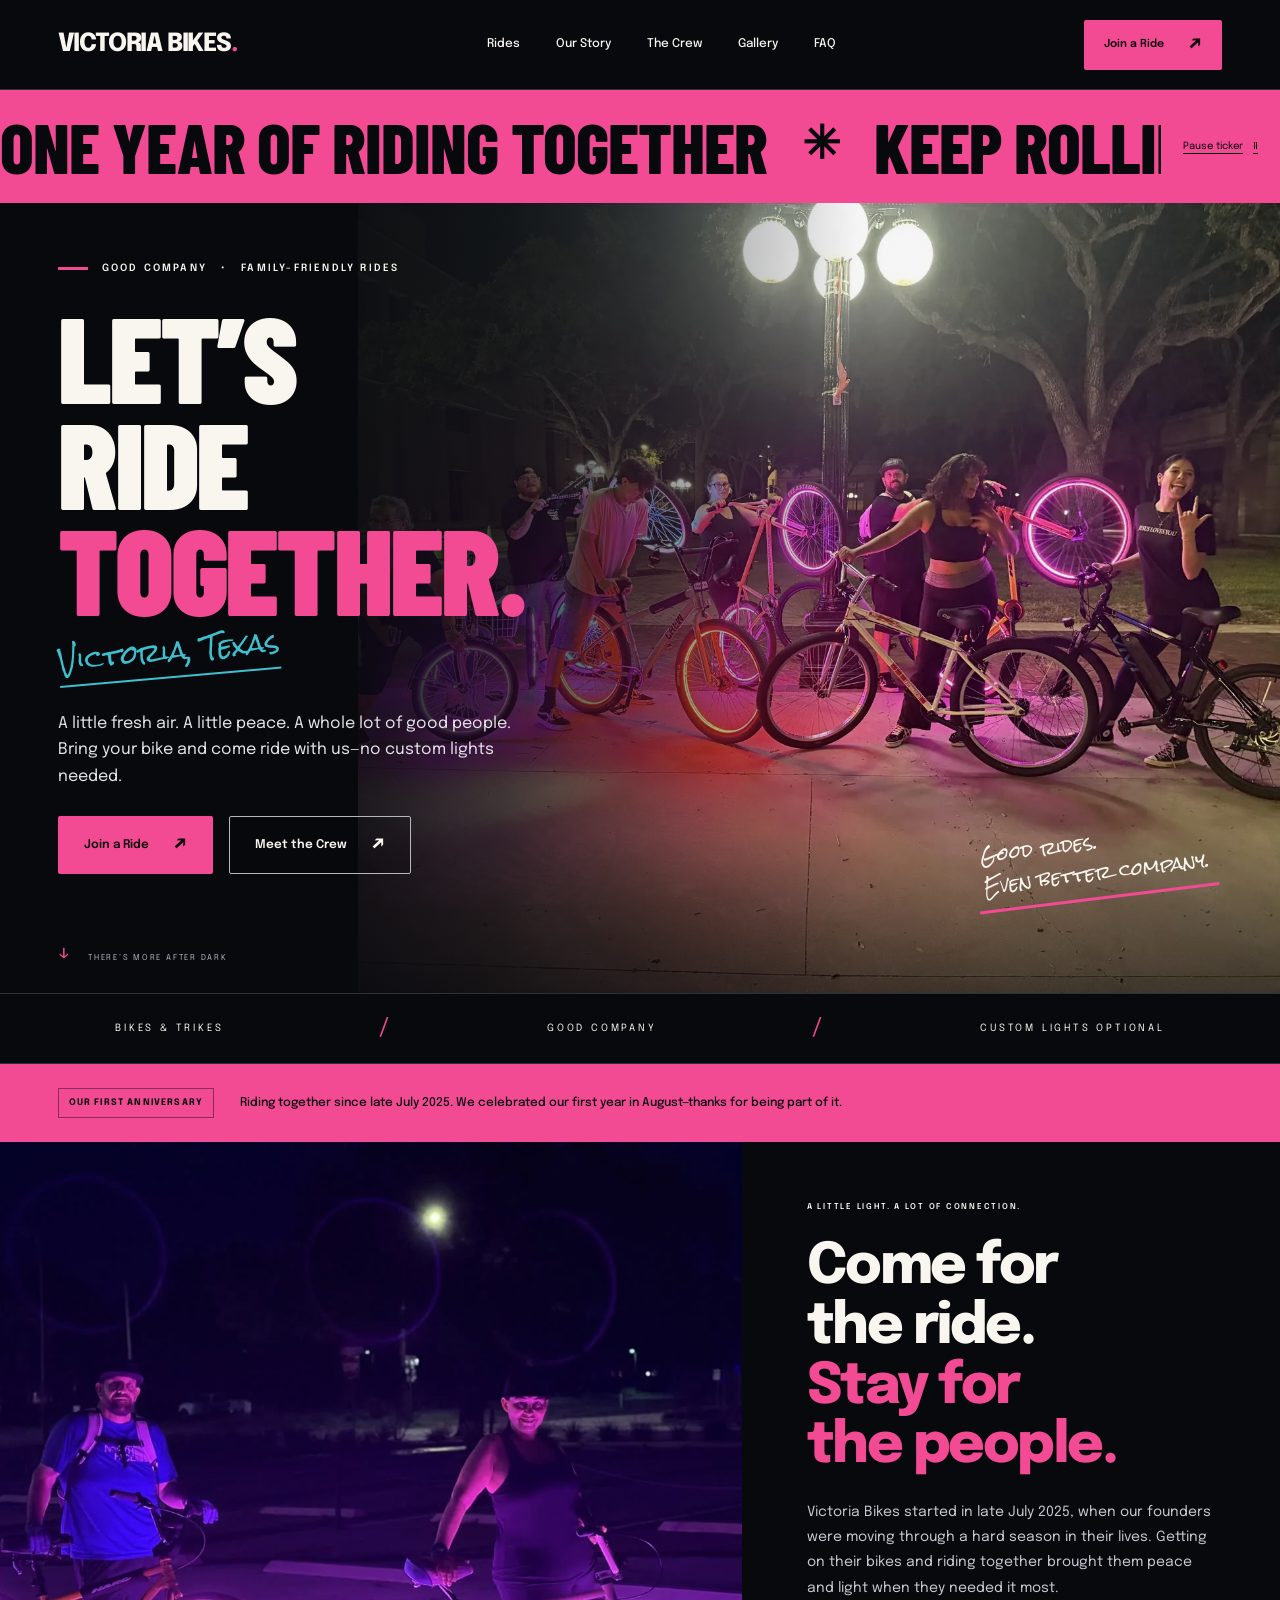
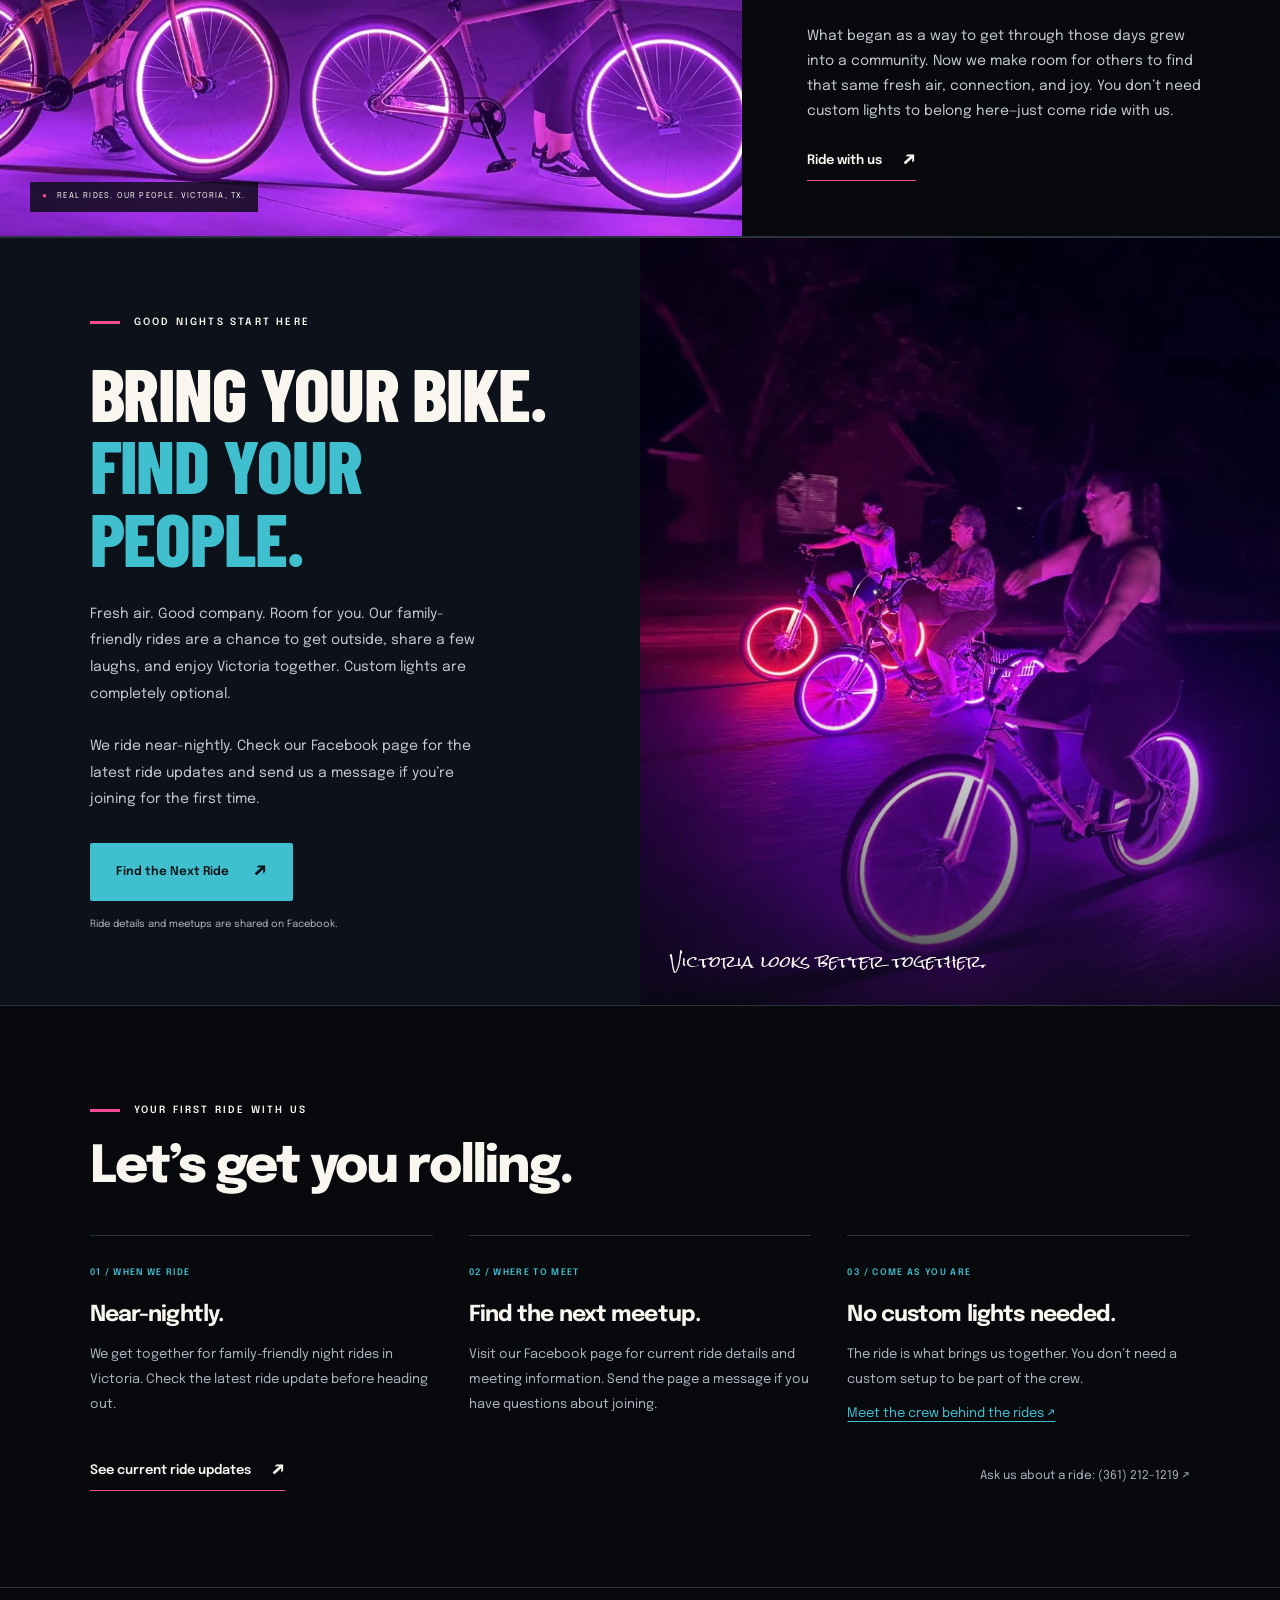
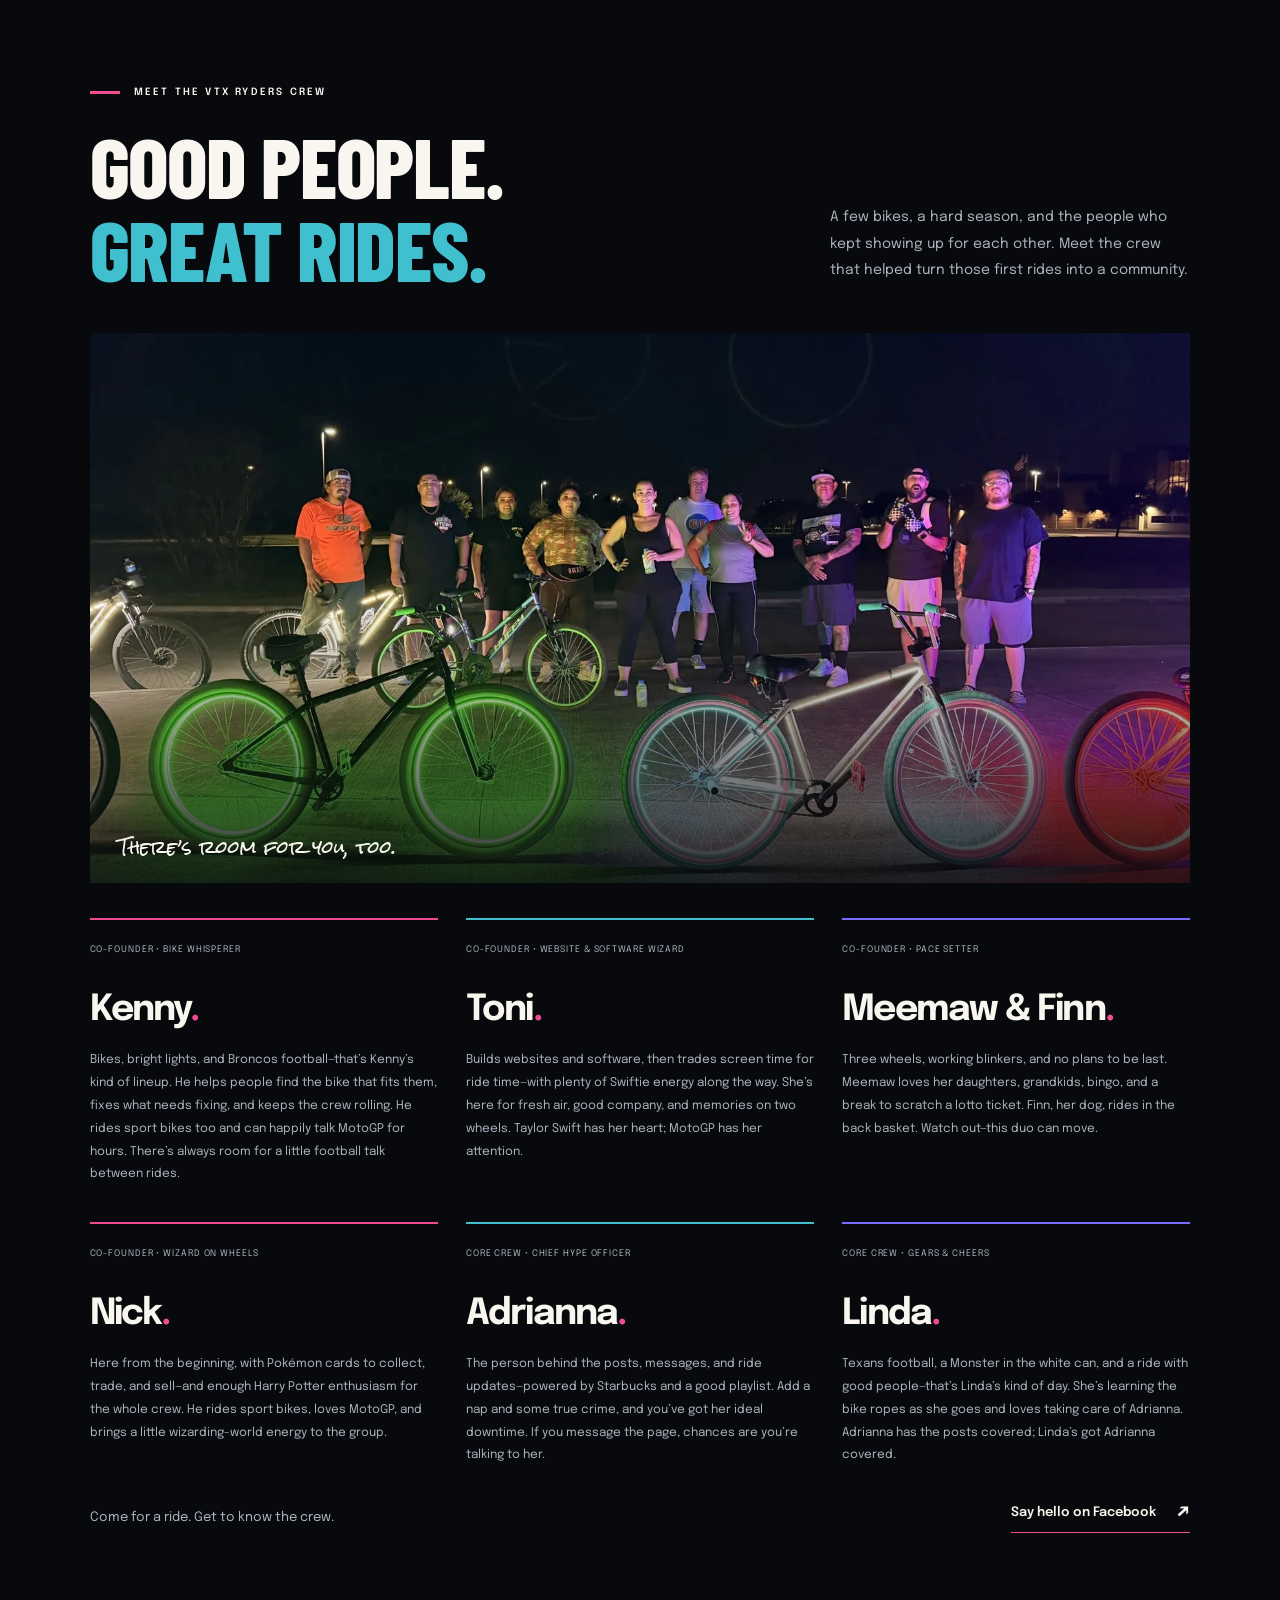
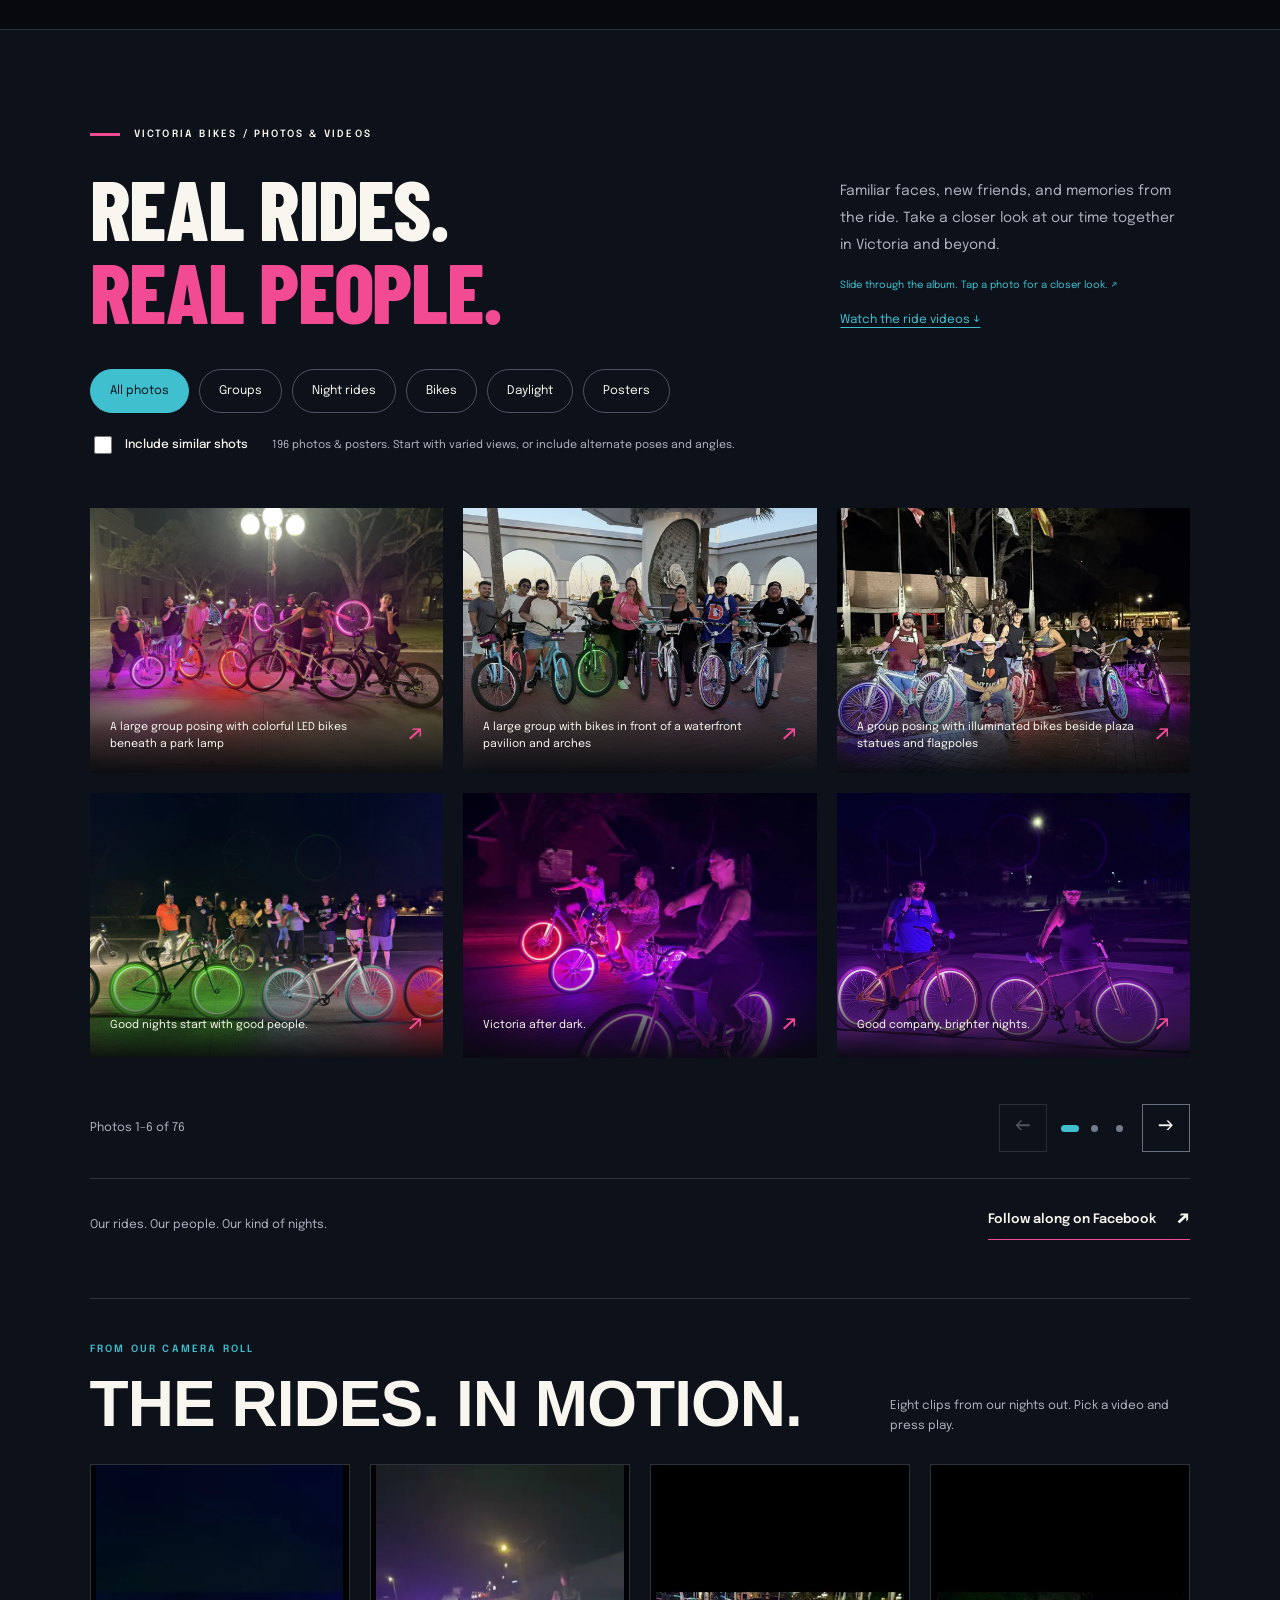
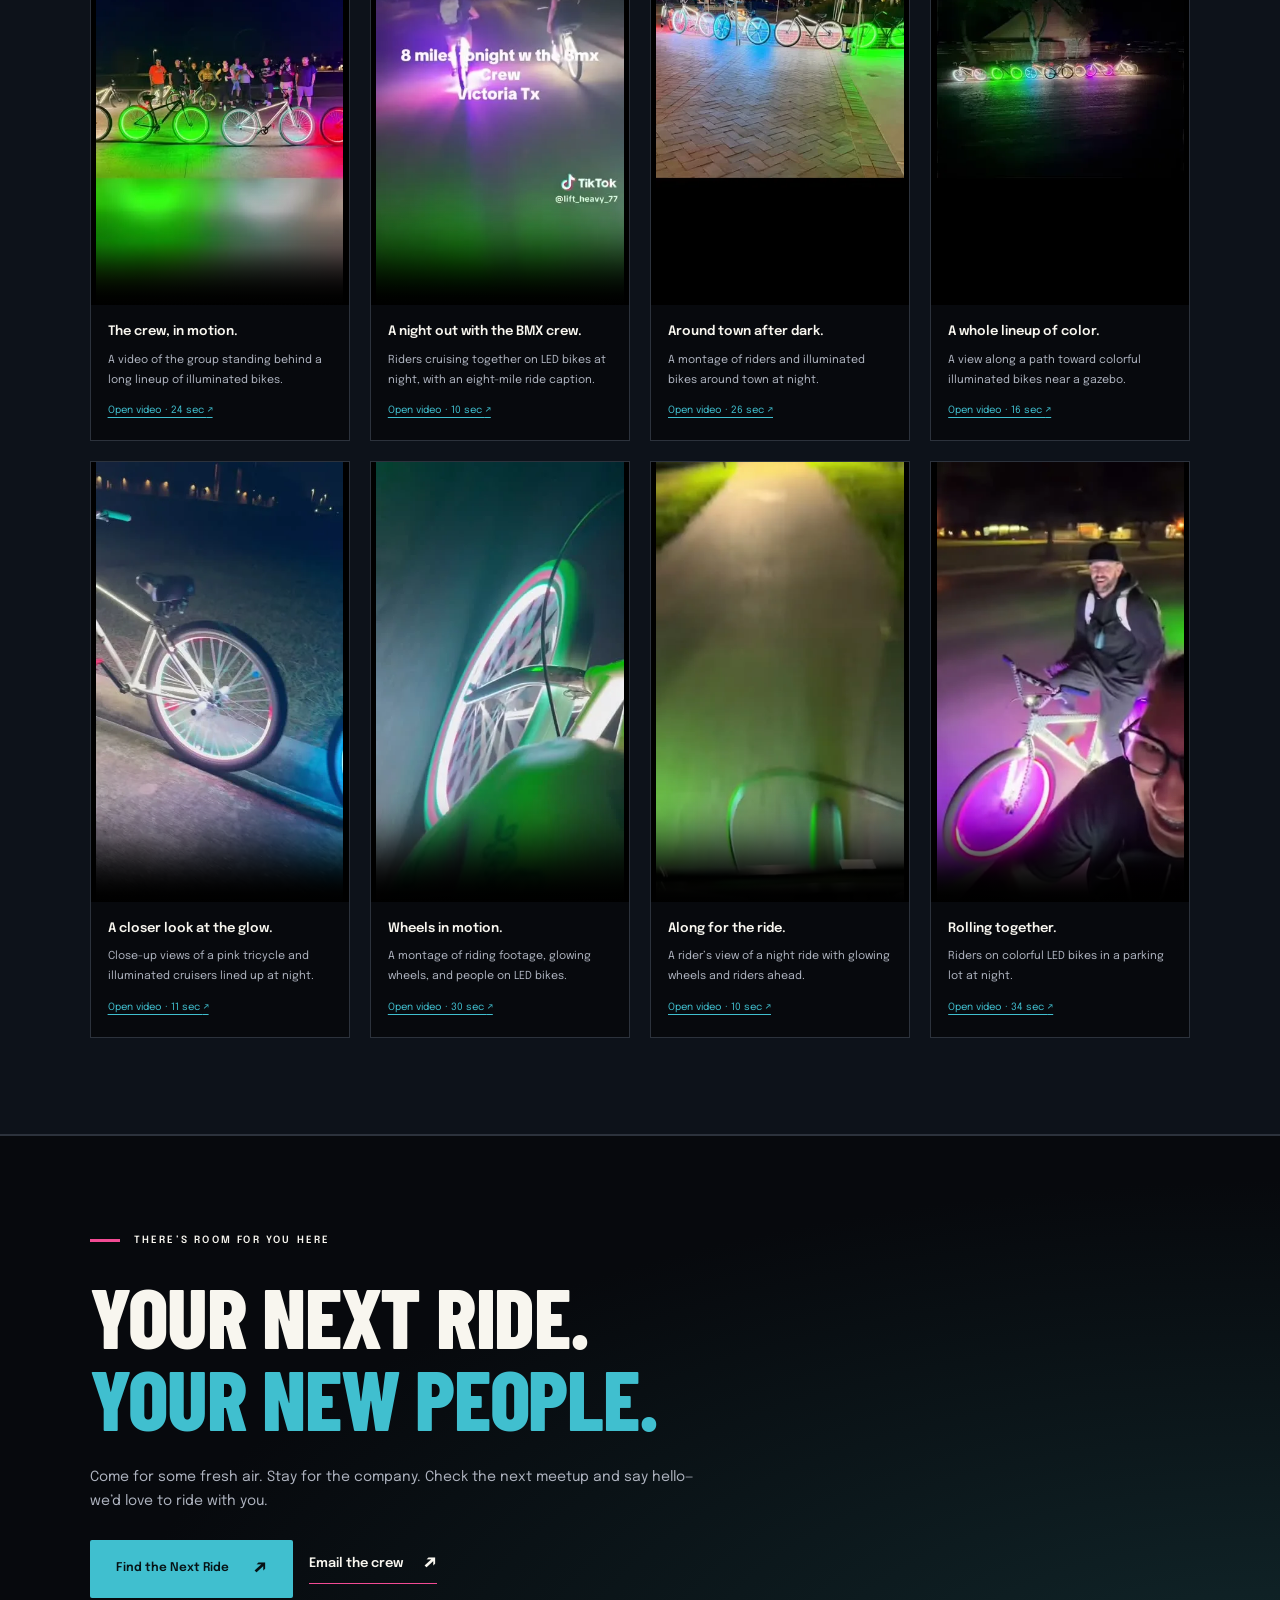
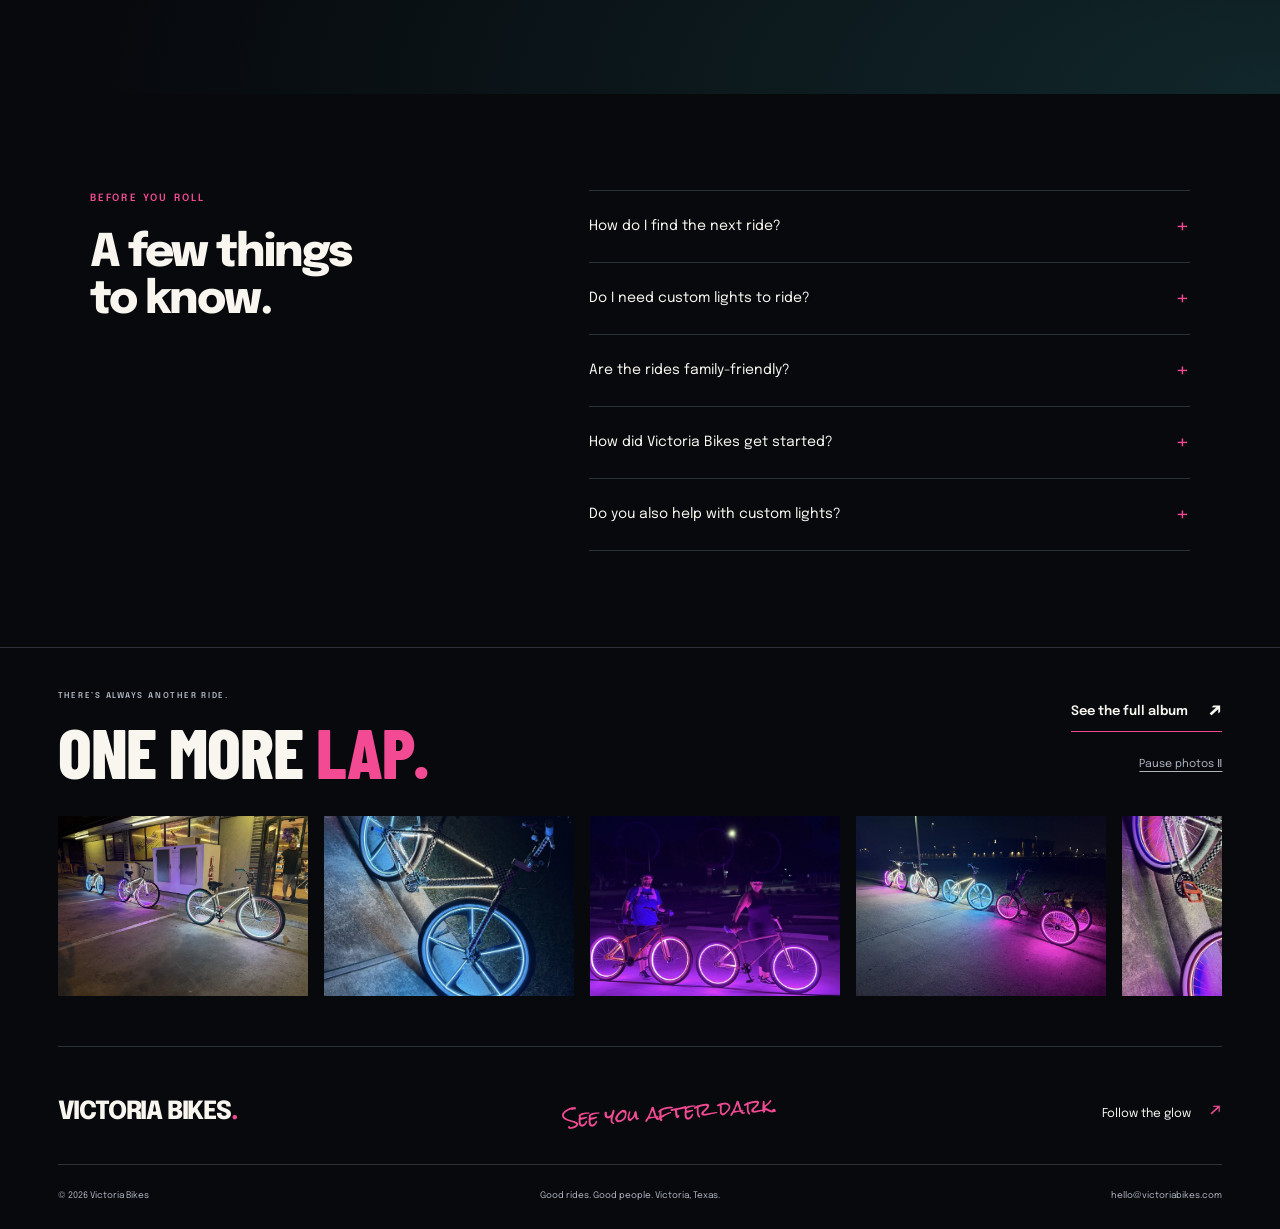
==== commit 0b40cd3f: "Update crew roles, prioritize rides, and expand gallery Co-authored-by: Cursor <cursoragent@cursor.c" ====
--- a/index.html
+++ b/index.html
@@ -4,131 +4,299 @@
   <meta charset="utf-8">
   <meta name="viewport" content="width=device-width, initial-scale=1">
   <meta name="theme-color" content="#07090d">
-  <title>Victoria Bikes — Light Up the Night</title>
-  <meta name="description" content="Custom plasma LED installs for bikes, Harleys, and golf carts. Join Victoria Bikes for family-friendly night rides in Victoria, Texas.">
-  <meta property="og:title" content="Victoria Bikes — Light Up the Night">
-  <meta property="og:description" content="Custom LED installs. Family-friendly night rides. A brighter way to roll in Victoria, Texas.">
+  <title>Victoria Bikes — Ride Together in Victoria, Texas</title>
+  <meta name="description" content="Family-friendly bike rides and good company in Victoria, Texas. Riding together since late July 2025. Everyone is welcome—custom lights are optional.">
+  <meta property="og:title" content="Victoria Bikes — Ride Together in Victoria, Texas">
+  <meta property="og:description" content="A little peace, good company, and family-friendly rides. Find your people with Victoria Bikes. Custom lights are optional.">
   <meta property="og:type" content="website">
-  <meta property="og:image" content="https://victoriabikes.com/website-photos/riders-night-ride-crew-original.webp">
+  <meta property="og:image" content="https://victoriabikes.com/website-photos/more-group-night-park-lamppost-001.webp">
   <link rel="icon" href="assets/favicon.svg" type="image/svg+xml">
   <link rel="preconnect" href="https://fonts.googleapis.com">
   <link rel="preconnect" href="https://fonts.gstatic.com" crossorigin>
   <link href="https://fonts.googleapis.com/css2?family=Barlow+Condensed:wght@800;900&family=Epilogue:wght@400;500;600;700;800&family=Rock+Salt&display=swap" rel="stylesheet">
-  <link rel="preload" as="image" href="website-photos/bike-led-cruiser-original.webp" fetchpriority="high">
-  <link rel="stylesheet" href="styles.css?v=videos-7">
-  <script src="script.js?v=videos-7" defer></script>
+  <link rel="preload" as="image" href="website-photos/more-group-night-park-lamppost-001.webp" fetchpriority="high">
+  <link rel="stylesheet" href="styles.css?v=gallery-11">
+  <script src="script.js?v=gallery-11" defer></script>
 </head>
 <body>
   <a class="skip-link" href="#main">Skip to content</a>
   <header class="site-header">
     <a class="wordmark" href="#" aria-label="Victoria Bikes home">VICTORIA BIKES<span class="brand-dot" aria-hidden="true">.</span></a>
-    <nav aria-label="Main navigation" id="main-nav"><a href="#custom-leds">Custom LEDs</a><a href="#night-rides">Night Rides</a><a href="#gallery">Gallery</a><a href="#our-story">Our Story</a></nav>
-    <a class="button button-pink header-cta" href="#quote">Get a Custom Quote <span aria-hidden="true">↗</span></a>
+    <nav aria-label="Main navigation" id="main-nav"><a href="#night-rides">Rides</a><a href="#our-story">Our Story</a><a href="#crew">The Crew</a><a href="#gallery">Gallery</a><a href="#faq">FAQ</a></nav>
+    <a class="button button-pink header-cta" href="#night-rides">Join a Ride <span aria-hidden="true">↗</span></a>
     <button class="menu-toggle" type="button" aria-expanded="false" aria-controls="main-nav" aria-label="Open navigation"><span></span><span></span></button>
   </header>
   <main id="main">
     <section class="anniversary anniversary-strip" id="anniversary-ticker" aria-labelledby="anniversary-title">
-      <h2 class="visually-hidden" id="anniversary-title">One year of lighting up Victoria.</h2>
+      <h2 class="visually-hidden" id="anniversary-title">One year of riding together in Victoria.</h2>
       <div class="anniversary-ticker" aria-hidden="true">
         <div class="anniversary-track">
-          <span class="anniversary-repeat">ONE YEAR OF LIGHTING UP VICTORIA <span class="anniversary-star">✳</span> STILL GLOWING. <span class="anniversary-star">✳</span></span>
-          <span class="anniversary-repeat">ONE YEAR OF LIGHTING UP VICTORIA <span class="anniversary-star">✳</span> STILL GLOWING. <span class="anniversary-star">✳</span></span>
+          <span class="anniversary-repeat">ONE YEAR OF RIDING TOGETHER <span class="anniversary-star">✳</span> KEEP ROLLING. <span class="anniversary-star">✳</span></span>
+          <span class="anniversary-repeat">ONE YEAR OF RIDING TOGETHER <span class="anniversary-star">✳</span> KEEP ROLLING. <span class="anniversary-star">✳</span></span>
         </div>
       </div>
       <button class="anniversary-toggle" type="button" aria-label="Pause anniversary ticker" aria-pressed="false" hidden>Pause ticker <span aria-hidden="true">Ⅱ</span></button>
     </section>
     <section class="hero" aria-labelledby="hero-title">
-      <img class="hero-photo" src="website-photos/bike-led-cruiser-original.webp" alt="Custom cruiser with bright cyan LED wheel rings in a truck bed at night" width="1200" height="1600" fetchpriority="high">
+      <img class="hero-photo" src="website-photos/more-group-night-park-lamppost-001.webp" alt="The riding group gathered with their bikes beneath a park lamppost at night" width="1600" height="1200" fetchpriority="high">
       <div class="hero-shade" aria-hidden="true"></div>
       <div class="hero-content">
-        <p class="eyebrow"><span class="pink-dash" aria-hidden="true"></span>Plasma LEDs <span aria-hidden="true">•</span> Family-friendly rides</p>
-        <h1 id="hero-title">LIGHT UP<br>THE<br><span>NIGHT.</span></h1>
+        <p class="eyebrow"><span class="pink-dash" aria-hidden="true"></span>Good company <span aria-hidden="true">•</span> Family-friendly rides</p>
+        <h1 id="hero-title">LET’S<br>RIDE<br><span>TOGETHER.</span></h1>
         <p class="handwritten hero-location">Victoria, Texas</p>
-        <p class="hero-description">Custom LED installs. Family-friendly night rides.<br class="desktop-break"> A brighter way to roll in Victoria.</p>
-        <div class="button-row"><a class="button button-pink" href="#quote">Get a Custom Quote <span aria-hidden="true">↗</span></a><a class="button button-outline" href="#night-rides">Find a Ride <span aria-hidden="true">↗</span></a></div>
-      </div>
-      <p class="hero-note handwritten">Your ride.<br>A whole new glow.</p>
+        <p class="hero-description">A little fresh air. A little peace. A whole lot of good people.<br class="desktop-break"> Bring your bike and come ride with us—no custom lights needed.</p>
+        <div class="button-row"><a class="button button-pink" href="#night-rides">Join a Ride <span aria-hidden="true">↗</span></a><a class="button button-outline" href="#crew">Meet the Crew <span aria-hidden="true">↗</span></a></div>
+      </div>
+      <p class="hero-note handwritten">Good rides.<br>Even better company.</p>
       <a class="hero-scroll" href="#our-story"><span aria-hidden="true">↓</span> There’s more after dark</a>
     </section>
-    <div class="ride-types" aria-label="We install LEDs on these vehicles"><span>BMX</span><i aria-hidden="true">/</i><span>Cruisers</span><i aria-hidden="true">/</i><span>E-bikes</span><i aria-hidden="true">/</i><span>Harleys</span><i aria-hidden="true">/</i><span>Golf carts</span></div>
+    <div class="ride-types" aria-label="Everyone is welcome"><span>Bikes &amp; trikes</span><i aria-hidden="true">/</i><span>Good company</span><i aria-hidden="true">/</i><span>Custom lights optional</span></div>
     <section class="anniversary-note" id="anniversary" aria-label="Our first anniversary">
       <div class="anniversary-details">
         <span class="anniversary-badge">Our first anniversary</span>
-        <p>We celebrated one year in August. Thanks for lighting up Victoria with us.</p>
+        <p>Riding together since late July 2025. We celebrated our first year in August—thanks for being part of it.</p>
       </div>
     </section>
     <section class="story" id="our-story" aria-labelledby="story-title">
       <div class="story-photo-wrap"><img src="website-photos/riders-night-ride-crew-original.webp" alt="Two riders with purple LED wheel rings lighting up the pavement" width="1400" height="1050" loading="lazy"><span class="photo-label"><span aria-hidden="true">●</span> Real rides. Our people. Victoria, TX.</span></div>
-      <div class="story-copy"><p class="eyebrow">A little light. A lot of connection.</p><h2 id="story-title">Come for<br class="story-break"> the glow.<br><span class="pink">Stay for<br class="story-break"> the people.</span></h2><p>Victoria Bikes brings together custom plasma LED installs and a local riding community in Victoria, Texas. We help you make your ride your own, then bring people together for family-friendly nights out on two wheels.</p><p>We celebrated our first anniversary in August. The lights get noticed. The people make it worth coming back.</p><a class="text-link" href="#night-rides">Ride with us <span aria-hidden="true">↗</span></a></div>
-    </section>
-    <section class="installs section-pad" id="custom-leds" aria-labelledby="installs-title">
-      <div class="section-heading"><div><p class="eyebrow"><span class="pink-dash" aria-hidden="true"></span>Custom plasma LEDs</p><h2 class="display-title" id="installs-title">YOUR RIDE.<br><span class="pink">TURNED UP.</span></h2></div><p class="section-intro">The bike you love. The glow that makes it yours. We install custom plasma LEDs on BMX bikes, cruisers, e-bikes, Harleys, and golf carts.</p></div>
-      <div class="install-options">
-        <article class="install-option"><span class="option-number">01 /</span><div><h3>Light up the wheels.</h3><p>That unmistakable ring of light. Make your wheels the center of attention.</p></div><span class="wheel-icon" aria-hidden="true"></span></article>
-        <article class="install-option"><span class="option-number">02 /</span><div><h3>Show off the frame.</h3><p>Follow the lines of your ride with lighting that brings its character to life.</p></div><svg class="frame-icon" viewBox="0 0 90 70" fill="none" aria-hidden="true"><path d="M8 54 31 14 53 54H8Zm23-40h40L53 54m18-40 13 40" stroke="currentColor" stroke-width="3" stroke-linejoin="round"/></svg></article>
-        <article class="install-option"><span class="option-number">03 /</span><div><h3>Go for the full glow.</h3><p>Wheels and frame, together. Tell us what you have in mind and we’ll talk through the setup.</p></div><span class="spark-icon" aria-hidden="true">✳</span></article>
-      </div>
-      <div class="install-bottom"><p>Got a different kind of ride? Let’s talk about it.</p><a class="text-link" href="#quote">Start your custom install <span aria-hidden="true">↗</span></a></div>
+      <div class="story-copy"><p class="eyebrow">A little light. A lot of connection.</p><h2 id="story-title">Come for<br class="story-break"> the ride.<br><span class="pink">Stay for<br class="story-break"> the people.</span></h2><p>Victoria Bikes started in late July 2025, when our founders were moving through a hard season in their lives. Getting on their bikes and riding together brought them peace and light when they needed it most.</p><p>What began as a way to get through those days grew into a community. Now we make room for others to find that same fresh air, connection, and joy. You don’t need custom lights to belong here—just come ride with us.</p><a class="text-link" href="#night-rides">Ride with us <span aria-hidden="true">↗</span></a></div>
     </section>
     <section class="night-rides" id="night-rides" aria-labelledby="rides-title">
-      <div class="rides-copy"><p class="eyebrow"><span class="pink-dash" aria-hidden="true"></span>Good nights start here</p><h2 class="display-title" id="rides-title">BRING YOUR BIKE.<br><span class="teal">FIND YOUR<br>PEOPLE.</span></h2><p>Fresh air. Glowing wheels. Good company. Our family-friendly rides are a chance to get outside and see Victoria in a different light.</p><p>We ride near-nightly. Check our Facebook page for the latest ride updates, or call us to ask about joining.</p><a class="button button-teal" href="https://www.facebook.com/victoriatxbikes" target="_blank" rel="noopener noreferrer">Find the Next Ride <span aria-hidden="true">↗</span></a><p class="ride-note">Ride details and meetups are shared on Facebook.</p></div>
+      <div class="rides-copy"><p class="eyebrow"><span class="pink-dash" aria-hidden="true"></span>Good nights start here</p><h2 class="display-title" id="rides-title">BRING YOUR BIKE.<br><span class="teal">FIND YOUR<br>PEOPLE.</span></h2><p>Fresh air. Good company. Room for you. Our family-friendly rides are a chance to get outside, share a few laughs, and enjoy Victoria together. Custom lights are completely optional.</p><p>We ride near-nightly. Check our Facebook page for the latest ride updates and send us a message if you’re joining for the first time.</p><a class="button button-teal" href="https://www.facebook.com/victoriatxbikes" target="_blank" rel="noopener noreferrer">Find the Next Ride <span aria-hidden="true">↗</span></a><p class="ride-note">Ride details and meetups are shared on Facebook.</p></div>
       <figure class="rides-photo"><img src="website-photos/group-community-ride-original.webp" alt="Three riders cruising through Victoria at night on bikes with pink and purple LED lights" width="900" height="1200" loading="lazy"><figcaption>Victoria looks better together.</figcaption></figure>
     </section>
     <section class="ride-guide section-pad" aria-labelledby="ride-guide-title">
       <div class="ride-guide-heading"><p class="eyebrow"><span class="pink-dash" aria-hidden="true"></span>Your first ride with us</p><h2 id="ride-guide-title">Let’s get you rolling.</h2></div>
       <div class="ride-guide-grid">
         <article><span class="guide-label">01 / When we ride</span><h3>Near-nightly.</h3><p>We get together for family-friendly night rides in Victoria. Check the latest ride update before heading out.</p></article>
-        <article><span class="guide-label">02 / Where to meet</span><h3>Find the next meetup.</h3><p>Visit our Facebook page for current ride details and meeting information. You can also call or text us to ask about joining.</p></article>
-        <article><span class="guide-label">03 / Who we are</span><h3>Your local riding crew.</h3><p>Custom LEDs, bike advice, and people who love getting outside together. <a href="#crew">Meet the crew behind the rides <span aria-hidden="true">↗</span></a></p></article>
+        <article><span class="guide-label">02 / Where to meet</span><h3>Find the next meetup.</h3><p>Visit our Facebook page for current ride details and meeting information. Send the page a message if you have questions about joining.</p></article>
+        <article><span class="guide-label">03 / Come as you are</span><h3>No custom lights needed.</h3><p>The ride is what brings us together. You don’t need a custom setup to be part of the crew.  <a href="#crew">Meet the crew behind the rides <span aria-hidden="true">↗</span></a></p></article>
       </div>
       <div class="ride-guide-actions"><a class="text-link" href="https://www.facebook.com/victoriatxbikes" target="_blank" rel="noopener noreferrer">See current ride updates <span aria-hidden="true">↗</span></a><a href="sms:+13612121219">Ask us about a ride: (361) 212-1219 <span aria-hidden="true">↗</span></a></div>
     </section>
     <section class="crew section-pad" id="crew" aria-labelledby="crew-title">
-      <div class="section-heading"><div><p class="eyebrow"><span class="pink-dash" aria-hidden="true"></span>Meet the VTX Ryders crew</p><h2 class="display-title" id="crew-title">GOOD PEOPLE.<br><span class="teal">GREAT RIDES.</span></h2></div><p class="section-intro">The lights bring the color. The crew brings the heart. Get to know a few of the people who bring us together in Victoria.</p></div>
+      <div class="section-heading"><div><p class="eyebrow"><span class="pink-dash" aria-hidden="true"></span>Meet the VTX Ryders crew</p><h2 class="display-title" id="crew-title">GOOD PEOPLE.<br><span class="teal">GREAT RIDES.</span></h2></div><p class="section-intro">A few bikes, a hard season, and the people who kept showing up for each other. Meet the crew that helped turn those first rides into a community.</p></div>
       <figure class="crew-photo crew-feature"><img src="website-photos/group-crew-together-img-1247.webp" alt="The riding crew gathered behind green, white, and red LED bikes at night" width="1600" height="1200" loading="lazy" decoding="async"><figcaption class="handwritten">There’s room for you, too.</figcaption></figure>
       <div class="crew-grid">
-        <article><span class="crew-role">Co-founder · VTX Ryders</span><h3>Kenny<span>.</span></h3><p>A bike enthusiast and LED lighting guru who helps bring the crew together. A Broncos superfan who also rides sport bikes and loves MotoGP.</p></article>
-        <article><span class="crew-role">Co-founder · VTX Ryders</span><h3>Toni<span>.</span></h3><p>Helped start the movement and keeps the crew motivated. A Taylor Swift superfan who loves exploring on two wheels and watching MotoGP with Nick and Kenny.</p></article>
-        <article><span class="crew-role">Original founder · VTX Ryders</span><h3>Nick<span>.</span></h3><p>Part of the crew from the beginning. Collects, trades, and sells Pokémon cards, and is a Harry Potter superfan. Like Kenny, he rides sport bikes—and shares a love of MotoGP with Kenny and Toni.</p></article>
-        <article><span class="crew-role">Ryder crew</span><h3>Linda<span>.</span></h3><p>Loves the Texans, Monster in the white can, and taking care of Adrianna. Brings the good vibes and is always up for a ride with the crew.</p></article>
-        <article><span class="crew-role">Social media manager</span><h3>Adrianna<span>.</span></h3><p>The friendly face behind our posts, messages, and ride updates. Loves Starbucks coffee, music, naps, and true crime.</p></article>
+        <article><span class="crew-role">Co-founder • Bike whisperer</span><h3>Kenny<span>.</span></h3><p>Bikes, bright lights, and Broncos football—that’s Kenny’s kind of lineup. He helps people find the bike that fits them, fixes what needs fixing, and keeps the crew rolling. He rides sport bikes too and can happily talk MotoGP for hours. There’s always room for a little football talk between rides.</p></article>
+        <article><span class="crew-role">Co-founder • Website &amp; software wizard</span><h3>Toni<span>.</span></h3><p>Builds websites and software, then trades screen time for ride time—with plenty of Swiftie energy along the way. She’s here for fresh air, good company, and memories on two wheels. Taylor Swift has her heart; MotoGP has her attention.</p></article>
+        <article><span class="crew-role">Co-founder • Pace setter</span><h3>Meemaw &amp; Finn<span>.</span></h3><p>Three wheels, working blinkers, and no plans to be last. Meemaw loves her daughters, grandkids, bingo, and a break to scratch a lotto ticket. Finn, her dog, rides in the back basket. Watch out—this duo can move.</p></article>
+        <article><span class="crew-role">Co-founder • Wizard on Wheels</span><h3>Nick<span>.</span></h3><p>Here from the beginning, with Pokémon cards to collect, trade, and sell—and enough Harry Potter enthusiasm for the whole crew. He rides sport bikes, loves MotoGP, and brings a little wizarding-world energy to the group.</p></article>
+        <article><span class="crew-role">Core Crew • Chief Hype Officer</span><h3>Adrianna<span>.</span></h3><p>The person behind the posts, messages, and ride updates—powered by Starbucks and a good playlist. Add a nap and some true crime, and you’ve got her ideal downtime. If you message the page, chances are you’re talking to her.</p></article>
+        <article><span class="crew-role">Core Crew • Gears &amp; Cheers</span><h3>Linda<span>.</span></h3><p>Texans football, a Monster in the white can, and a ride with good people—that’s Linda’s kind of day. She’s learning the bike ropes as she goes and loves taking care of Adrianna. Adrianna has the posts covered; Linda’s got Adrianna covered.</p></article>
       </div>
       <div class="crew-invite"><p>Come for a ride. Get to know the crew.</p><a class="text-link" href="https://www.facebook.com/victoriatxbikes" target="_blank" rel="noopener noreferrer">Say hello on Facebook <span aria-hidden="true">↗</span></a></div>
     </section>
     <section class="gallery section-pad" id="gallery" aria-labelledby="gallery-title">
-      <div class="section-heading"><div><p class="eyebrow"><span class="pink-dash" aria-hidden="true"></span>Victoria Bikes / Photos &amp; videos</p><h2 class="display-title" id="gallery-title">REAL RIDES.<br><span class="pink">REAL GLOW.</span></h2></div><div class="gallery-intro"><p>Custom lights. Familiar faces. Victoria after dark. Take a closer look at the rides and the people behind the glow.</p><span>Slide through the album. Tap a photo for a closer look. <span aria-hidden="true">↗</span></span><a class="video-jump" href="#videos">Watch the ride videos ↓</a></div></div>
+      <div class="section-heading"><div><p class="eyebrow"><span class="pink-dash" aria-hidden="true"></span>Victoria Bikes / Photos &amp; videos</p><h2 class="display-title" id="gallery-title">REAL RIDES.<br><span class="pink">REAL PEOPLE.</span></h2></div><div class="gallery-intro"><p>Familiar faces, new friends, and memories from the ride. Take a closer look at our time together in Victoria and beyond.</p><span>Slide through the album. Tap a photo for a closer look. <span aria-hidden="true">↗</span></span><a class="video-jump" href="#videos">Watch the ride videos ↓</a></div></div>
       <div class="gallery-filters" role="group" aria-label="Filter photos" hidden>
         <button type="button" data-filter="all" aria-pressed="true" aria-controls="gallery-grid">All photos</button>
         <button type="button" data-filter="groups" aria-pressed="false" aria-controls="gallery-grid">Groups</button>
         <button type="button" data-filter="rides" aria-pressed="false" aria-controls="gallery-grid">Night rides</button>
-        <button type="button" data-filter="lights" aria-pressed="false" aria-controls="gallery-grid">Custom LEDs</button>
+        <button type="button" data-filter="lights" aria-pressed="false" aria-controls="gallery-grid">Bikes</button>
         <button type="button" data-filter="daylight" aria-pressed="false" aria-controls="gallery-grid">Daylight</button>
-      </div>
+        <button type="button" data-filter="posters" aria-pressed="false" aria-controls="gallery-grid">Posters</button>
+      </div>
+      <div class="gallery-options" hidden><label><input id="gallery-include-similar" type="checkbox" aria-controls="gallery-grid"> Include similar shots</label><p>196 photos &amp; posters. Start with varied views, or include alternate poses and angles.</p></div>
       <div class="gallery-grid" id="gallery-grid" aria-label="Photo gallery">
-        <a class="gallery-photo" data-group="true" href="website-photos/group-crew-together-img-1247.webp" data-category="rides" data-caption="Good nights start with good people." aria-label="View photo: A group of riders behind green, white, and red LED bikes"><img src="website-photos/group-crew-together-img-1247.webp" alt="A group of riders behind green, white, and red LED bikes" width="1600" height="1200" loading="lazy" decoding="async"><span class="gallery-photo-caption">Good nights start with good people. <span aria-hidden="true">↗</span></span></a>
-        <a class="gallery-photo" href="website-photos/riders-night-ride-crew-original.webp" data-category="rides" data-caption="Good company, brighter nights." aria-label="View photo: Two riders with purple LED wheel rings on their bikes"><img src="website-photos/riders-night-ride-crew-original.webp" alt="Two riders with purple LED wheel rings on their bikes" width="1400" height="1050" loading="lazy" decoding="async"><span class="gallery-photo-caption">Good company, brighter nights. <span aria-hidden="true">↗</span></span></a>
-        <a class="gallery-photo" href="website-photos/bike-led-cruiser-original.webp" data-category="lights" data-caption="A whole new kind of blue." aria-label="View photo: Cyan LED wheel rings on a custom cruiser in a truck bed"><img src="website-photos/bike-led-cruiser-original.webp" alt="Cyan LED wheel rings on a custom cruiser in a truck bed" width="1200" height="1600" loading="lazy" decoding="async"><span class="gallery-photo-caption">A whole new kind of blue. <span aria-hidden="true">↗</span></span></a>
-        <a class="gallery-photo" data-group="true" href="website-photos/group-community-ride-original.webp" data-category="rides" data-caption="Victoria after dark." aria-label="View photo: Three people riding bikes with pink and purple LEDs at night"><img src="website-photos/group-community-ride-original.webp" alt="Three people riding bikes with pink and purple LEDs at night" width="900" height="1200" loading="lazy" decoding="async"><span class="gallery-photo-caption">Victoria after dark. <span aria-hidden="true">↗</span></span></a>
-        <a class="gallery-photo" href="website-photos/bike-plaza-glow-original.webp" data-category="rides" data-caption="A little color around town." aria-label="View photo: Pink-lit bikes and a tricycle parked in front of bronze statues at the plaza"><img src="website-photos/bike-plaza-glow-original.webp" alt="Pink-lit bikes and a tricycle parked in front of bronze statues at the plaza" width="1600" height="1200" loading="lazy" decoding="async"><span class="gallery-photo-caption">A little color around town. <span aria-hidden="true">↗</span></span></a>
-        <a class="gallery-photo" href="website-photos/bike-two-tones-original.webp" data-category="lights" data-caption="Different rides. Your own glow." aria-label="View photo: Two bikes with red and purple wheel lights parked beside a tree"><img src="website-photos/bike-two-tones-original.webp" alt="Two bikes with red and purple wheel lights parked beside a tree" width="1200" height="1600" loading="lazy" decoding="async"><span class="gallery-photo-caption">Different rides. Your own glow. <span aria-hidden="true">↗</span></span></a>
-        <a class="gallery-photo" href="website-photos/bike-ready-to-roll-original.webp" data-category="lights" data-caption="Loaded up. Ready to roll." aria-label="View photo: Two cruisers with purple and cyan LED lights secured in a truck bed"><img src="website-photos/bike-ready-to-roll-original.webp" alt="Two cruisers with purple and cyan LED lights secured in a truck bed" width="602" height="960" loading="lazy" decoding="async"><span class="gallery-photo-caption">Loaded up. Ready to roll. <span aria-hidden="true">↗</span></span></a>
-        <a class="gallery-photo" href="website-photos/bike-blue-cruiser-img-4582.webp" data-category="lights" data-caption="Electric blue, all the way around." aria-label="View photo: Cruiser with cyan LED wheel rings parked at night"><img src="website-photos/bike-blue-cruiser-img-4582.webp" alt="Cruiser with cyan LED wheel rings parked at night" width="1200" height="1600" loading="lazy" decoding="async"><span class="gallery-photo-caption">Electric blue, all the way around. <span aria-hidden="true">↗</span></span></a>
-        <a class="gallery-photo" href="website-photos/bike-night-lineup-img-4575.webp" data-category="rides" data-caption="Every ride brings its own color." aria-label="View photo: Colorful illuminated bikes and a pink tricycle lined up at night"><img src="website-photos/bike-night-lineup-img-4575.webp" alt="Colorful illuminated bikes and a pink tricycle lined up at night" width="1600" height="1200" loading="lazy" decoding="async"><span class="gallery-photo-caption">Every ride brings its own color. <span aria-hidden="true">↗</span></span></a>
-        <a class="gallery-photo" href="website-photos/bike-big-flyer-img-6270.webp" data-category="lights" data-caption="Ready for its night shift." aria-label="View photo: Black Big Flyer bike with white LED wheels and frame in a garage"><img src="website-photos/bike-big-flyer-img-6270.webp" alt="Black Big Flyer bike with white LED wheels and frame in a garage" width="1600" height="1200" loading="lazy" decoding="async"><span class="gallery-photo-caption">Ready for its night shift. <span aria-hidden="true">↗</span></span></a>
-        <a class="gallery-photo" href="website-photos/bike-purple-detail-img-4584.webp" data-category="lights" data-caption="Purple has entered the chat." aria-label="View photo: Angled view of a cruiser with purple and pink LED wheel rings"><img src="website-photos/bike-purple-detail-img-4584.webp" alt="Angled view of a cruiser with purple and pink LED wheel rings" width="1200" height="1600" loading="lazy" decoding="async"><span class="gallery-photo-caption">Purple has entered the chat. <span aria-hidden="true">↗</span></span></a>
-        <a class="gallery-photo" href="website-photos/bike-curbside-colors-img-1185.webp" data-category="rides" data-caption="Color around every corner." aria-label="View photo: Green bike in front of a row of colorful LED bikes along a curb"><img src="website-photos/bike-curbside-colors-img-1185.webp" alt="Green bike in front of a row of colorful LED bikes along a curb" width="1600" height="1200" loading="lazy" decoding="async"><span class="gallery-photo-caption">Color around every corner. <span aria-hidden="true">↗</span></span></a>
-        <a class="gallery-photo" href="website-photos/bike-seaside-wide-img-1191.webp" data-category="daylight" data-caption="Two wheels. An open horizon." aria-label="View photo: Side view of a cruiser beside the beach in daylight"><img src="website-photos/bike-seaside-wide-img-1191.webp" alt="Side view of a cruiser beside the beach in daylight" width="1600" height="1200" loading="lazy" decoding="async"><span class="gallery-photo-caption">Two wheels. An open horizon. <span aria-hidden="true">↗</span></span></a>
-        <a class="gallery-photo" href="website-photos/riders-daytime-cruising-img-6301.webp" data-category="daylight" data-caption="Good company, any time of day." aria-label="View photo: A rider with a black bike on a residential street in daylight"><img src="website-photos/riders-daytime-cruising-img-6301.webp" alt="A rider with a black bike on a residential street in daylight" width="1200" height="1600" loading="lazy" decoding="async"><span class="gallery-photo-caption">Good company, any time of day. <span aria-hidden="true">↗</span></span></a>
-        <a class="gallery-photo" href="website-photos/bike-white-green-wheels-img-0406.webp" data-category="rides" data-caption="Good company. Brighter wheels." aria-label="View photo: White and green LED bikes parked together at night"><img src="website-photos/bike-white-green-wheels-img-0406.webp" alt="White and green LED bikes parked together at night" width="1600" height="1200" loading="lazy" decoding="async"><span class="gallery-photo-caption">Good company. Brighter wheels. <span aria-hidden="true">↗</span></span></a>
-        <a class="gallery-photo" href="website-photos/bike-plaza-bikes-img-0816.webp" data-category="rides" data-caption="A little glow around the plaza." aria-label="View photo: A row of LED bikes beside a brick plaza wall"><img src="website-photos/bike-plaza-bikes-img-0816.webp" alt="A row of LED bikes beside a brick plaza wall" width="900" height="1600" loading="lazy" decoding="async"><span class="gallery-photo-caption">A little glow around the plaza. <span aria-hidden="true">↗</span></span></a>
-        <a class="gallery-photo" href="website-photos/bike-white-cruiser-img-1181.webp" data-category="lights" data-caption="Clean lines. Full glow." aria-label="View photo: Cruiser with white LEDs around its wheels and frame"><img src="website-photos/bike-white-cruiser-img-1181.webp" alt="Cruiser with white LEDs around its wheels and frame" width="1600" height="1200" loading="lazy" decoding="async"><span class="gallery-photo-caption">Clean lines. Full glow. <span aria-hidden="true">↗</span></span></a>
-        <a class="gallery-photo" href="website-photos/bike-gazebo-glow-img-1192.webp" data-category="rides" data-caption="Our kind of night out." aria-label="View photo: Colorful LED bikes lined up near a gazebo at night"><img src="website-photos/bike-gazebo-glow-img-1192.webp" alt="Colorful LED bikes lined up near a gazebo at night" width="1600" height="1200" loading="lazy" decoding="async"><span class="gallery-photo-caption">Our kind of night out. <span aria-hidden="true">↗</span></span></a>
-        <a class="gallery-photo" href="website-photos/bike-storefront-angle-img-1771.webp" data-category="rides" data-caption="Parked up. Still shining." aria-label="View photo: White LED cruiser in front of two other illuminated bikes"><img src="website-photos/bike-storefront-angle-img-1771.webp" alt="White LED cruiser in front of two other illuminated bikes" width="1600" height="1200" loading="lazy" decoding="async"><span class="gallery-photo-caption">Parked up. Still shining. <span aria-hidden="true">↗</span></span></a>
-        <a class="gallery-photo" href="website-photos/bike-white-bike-profile-img-4578.webp" data-category="lights" data-caption="Bright from every angle." aria-label="View photo: Side view of a cruiser with white wheel and frame LEDs"><img src="website-photos/bike-white-bike-profile-img-4578.webp" alt="Side view of a cruiser with white wheel and frame LEDs" width="1200" height="1600" loading="lazy" decoding="async"><span class="gallery-photo-caption">Bright from every angle. <span aria-hidden="true">↗</span></span></a>
-        <a class="gallery-photo" href="website-photos/riders-purple-night-rider-img-6276.webp" data-category="rides" data-caption="Leave a little light behind." aria-label="View photo: A rider and bike surrounded by purple light at night"><img src="website-photos/riders-purple-night-rider-img-6276.webp" alt="A rider and bike surrounded by purple light at night" width="1200" height="1600" loading="lazy" decoding="async"><span class="gallery-photo-caption">Leave a little light behind. <span aria-hidden="true">↗</span></span></a>
-        <a class="gallery-photo" href="website-photos/riders-daytime-rider-img-6299.webp" data-category="daylight" data-caption="The ride starts before sunset." aria-label="View photo: A rider standing with a black bike on a tree-lined street"><img src="website-photos/riders-daytime-rider-img-6299.webp" alt="A rider standing with a black bike on a tree-lined street" width="1200" height="1600" loading="lazy" decoding="async"><span class="gallery-photo-caption">The ride starts before sunset. <span aria-hidden="true">↗</span></span></a>
-      </div>
-      <div class="gallery-pagination"><p id="gallery-status" role="status">22 photos from our camera roll.</p><div class="gallery-slider-controls" hidden><button type="button" id="gallery-back" aria-label="Previous six photos" aria-controls="gallery-grid">←</button><div id="gallery-dots" aria-label="Choose a gallery page"></div><button type="button" id="gallery-forward" aria-label="Next six photos" aria-controls="gallery-grid">→</button></div></div>
+        <a class="gallery-photo" data-group="true" data-similar="false" href="website-photos/more-group-night-park-lamppost-001.webp" data-category="rides" data-caption="A large group posing with colorful LED bikes beneath a park lamp" aria-label="View photo: A large group posing with colorful LED bikes beneath a park lamp"><img src="website-photos/more-group-night-park-lamppost-001.webp" alt="A large group posing with colorful LED bikes beneath a park lamp" width="1600" height="1200" loading="lazy" decoding="async"><span class="gallery-photo-caption">A large group posing with colorful LED bikes beneath a park lamp <span aria-hidden="true">↗</span></span></a>
+        <a class="gallery-photo" data-group="true" data-similar="false" href="website-photos/more-group-waterfront-pavilion-001.webp" data-category="daylight" data-caption="A large group with bikes in front of a waterfront pavilion and arches" aria-label="View photo: A large group with bikes in front of a waterfront pavilion and arches"><img src="website-photos/more-group-waterfront-pavilion-001.webp" alt="A large group with bikes in front of a waterfront pavilion and arches" width="1200" height="1600" loading="lazy" decoding="async"><span class="gallery-photo-caption">A large group with bikes in front of a waterfront pavilion and arches <span aria-hidden="true">↗</span></span></a>
+        <a class="gallery-photo" data-group="true" data-similar="false" href="website-photos/more-group-night-plaza-statues-001.webp" data-category="rides" data-caption="A group posing with illuminated bikes beside plaza statues and flagpoles" aria-label="View photo: A group posing with illuminated bikes beside plaza statues and flagpoles"><img src="website-photos/more-group-night-plaza-statues-001.webp" alt="A group posing with illuminated bikes beside plaza statues and flagpoles" width="1200" height="1600" loading="lazy" decoding="async"><span class="gallery-photo-caption">A group posing with illuminated bikes beside plaza statues and flagpoles <span aria-hidden="true">↗</span></span></a>
+        <a class="gallery-photo" data-group="true" data-similar="false" href="website-photos/group-crew-together-img-1247.webp" data-category="rides" data-caption="Good nights start with good people." aria-label="View photo: A group of riders behind green, white, and red LED bikes"><img src="website-photos/group-crew-together-img-1247.webp" alt="A group of riders behind green, white, and red LED bikes" width="1600" height="1200" loading="lazy" decoding="async"><span class="gallery-photo-caption">Good nights start with good people. <span aria-hidden="true">↗</span></span></a>
+        <a class="gallery-photo" data-group="true" data-similar="false" href="website-photos/group-community-ride-original.webp" data-category="rides" data-caption="Victoria after dark." aria-label="View photo: Three people riding bikes with pink and purple LEDs at night"><img src="website-photos/group-community-ride-original.webp" alt="Three people riding bikes with pink and purple LEDs at night" width="900" height="1200" loading="lazy" decoding="async"><span class="gallery-photo-caption">Victoria after dark. <span aria-hidden="true">↗</span></span></a>
+        <a class="gallery-photo" data-group="false" data-similar="false" href="website-photos/riders-night-ride-crew-original.webp" data-category="rides" data-caption="Good company, brighter nights." aria-label="View photo: Two riders with purple LED wheel rings on their bikes"><img src="website-photos/riders-night-ride-crew-original.webp" alt="Two riders with purple LED wheel rings on their bikes" width="1400" height="1050" loading="lazy" decoding="async"><span class="gallery-photo-caption">Good company, brighter nights. <span aria-hidden="true">↗</span></span></a>
+        <a class="gallery-photo" data-group="false" data-similar="false" href="website-photos/bike-led-cruiser-original.webp" data-category="lights" data-caption="A whole new kind of blue." aria-label="View photo: Cyan LED wheel rings on a custom cruiser in a truck bed"><img src="website-photos/bike-led-cruiser-original.webp" alt="Cyan LED wheel rings on a custom cruiser in a truck bed" width="1200" height="1600" loading="lazy" decoding="async"><span class="gallery-photo-caption">A whole new kind of blue. <span aria-hidden="true">↗</span></span></a>
+        <a class="gallery-photo" data-group="false" data-similar="false" href="website-photos/bike-plaza-glow-original.webp" data-category="rides" data-caption="A little color around town." aria-label="View photo: Pink-lit bikes and a tricycle parked in front of bronze statues at the plaza"><img src="website-photos/bike-plaza-glow-original.webp" alt="Pink-lit bikes and a tricycle parked in front of bronze statues at the plaza" width="1600" height="1200" loading="lazy" decoding="async"><span class="gallery-photo-caption">A little color around town. <span aria-hidden="true">↗</span></span></a>
+        <a class="gallery-photo" data-group="false" data-similar="false" href="website-photos/bike-two-tones-original.webp" data-category="lights" data-caption="Different rides. Your own glow." aria-label="View photo: Two bikes with red and purple wheel lights parked beside a tree"><img src="website-photos/bike-two-tones-original.webp" alt="Two bikes with red and purple wheel lights parked beside a tree" width="1200" height="1600" loading="lazy" decoding="async"><span class="gallery-photo-caption">Different rides. Your own glow. <span aria-hidden="true">↗</span></span></a>
+        <a class="gallery-photo" data-group="false" data-similar="false" href="website-photos/bike-ready-to-roll-original.webp" data-category="lights" data-caption="Loaded up. Ready to roll." aria-label="View photo: Two cruisers with purple and cyan LED lights secured in a truck bed"><img src="website-photos/bike-ready-to-roll-original.webp" alt="Two cruisers with purple and cyan LED lights secured in a truck bed" width="602" height="960" loading="lazy" decoding="async"><span class="gallery-photo-caption">Loaded up. Ready to roll. <span aria-hidden="true">↗</span></span></a>
+        <a class="gallery-photo" data-group="false" data-similar="false" href="website-photos/bike-blue-cruiser-img-4582.webp" data-category="lights" data-caption="Electric blue, all the way around." aria-label="View photo: Cruiser with cyan LED wheel rings parked at night"><img src="website-photos/bike-blue-cruiser-img-4582.webp" alt="Cruiser with cyan LED wheel rings parked at night" width="1200" height="1600" loading="lazy" decoding="async"><span class="gallery-photo-caption">Electric blue, all the way around. <span aria-hidden="true">↗</span></span></a>
+        <a class="gallery-photo" data-group="false" data-similar="false" href="website-photos/bike-night-lineup-img-4575.webp" data-category="rides" data-caption="Every ride brings its own color." aria-label="View photo: Colorful illuminated bikes and a pink tricycle lined up at night"><img src="website-photos/bike-night-lineup-img-4575.webp" alt="Colorful illuminated bikes and a pink tricycle lined up at night" width="1600" height="1200" loading="lazy" decoding="async"><span class="gallery-photo-caption">Every ride brings its own color. <span aria-hidden="true">↗</span></span></a>
+        <a class="gallery-photo" data-group="false" data-similar="false" href="website-photos/bike-big-flyer-img-6270.webp" data-category="lights" data-caption="Ready for its night shift." aria-label="View photo: Black Big Flyer bike with white LED wheels and frame in a garage"><img src="website-photos/bike-big-flyer-img-6270.webp" alt="Black Big Flyer bike with white LED wheels and frame in a garage" width="1600" height="1200" loading="lazy" decoding="async"><span class="gallery-photo-caption">Ready for its night shift. <span aria-hidden="true">↗</span></span></a>
+        <a class="gallery-photo" data-group="false" data-similar="false" href="website-photos/bike-purple-detail-img-4584.webp" data-category="lights" data-caption="Purple has entered the chat." aria-label="View photo: Angled view of a cruiser with purple and pink LED wheel rings"><img src="website-photos/bike-purple-detail-img-4584.webp" alt="Angled view of a cruiser with purple and pink LED wheel rings" width="1200" height="1600" loading="lazy" decoding="async"><span class="gallery-photo-caption">Purple has entered the chat. <span aria-hidden="true">↗</span></span></a>
+        <a class="gallery-photo" data-group="false" data-similar="false" href="website-photos/bike-curbside-colors-img-1185.webp" data-category="rides" data-caption="Color around every corner." aria-label="View photo: Green bike in front of a row of colorful LED bikes along a curb"><img src="website-photos/bike-curbside-colors-img-1185.webp" alt="Green bike in front of a row of colorful LED bikes along a curb" width="1600" height="1200" loading="lazy" decoding="async"><span class="gallery-photo-caption">Color around every corner. <span aria-hidden="true">↗</span></span></a>
+        <a class="gallery-photo" data-group="false" data-similar="false" href="website-photos/bike-seaside-wide-img-1191.webp" data-category="daylight" data-caption="Two wheels. An open horizon." aria-label="View photo: Side view of a cruiser beside the beach in daylight"><img src="website-photos/bike-seaside-wide-img-1191.webp" alt="Side view of a cruiser beside the beach in daylight" width="1600" height="1200" loading="lazy" decoding="async"><span class="gallery-photo-caption">Two wheels. An open horizon. <span aria-hidden="true">↗</span></span></a>
+        <a class="gallery-photo" data-group="false" data-similar="false" href="website-photos/riders-daytime-cruising-img-6301.webp" data-category="daylight" data-caption="Good company, any time of day." aria-label="View photo: A rider with a black bike on a residential street in daylight"><img src="website-photos/riders-daytime-cruising-img-6301.webp" alt="A rider with a black bike on a residential street in daylight" width="1200" height="1600" loading="lazy" decoding="async"><span class="gallery-photo-caption">Good company, any time of day. <span aria-hidden="true">↗</span></span></a>
+        <a class="gallery-photo" data-group="false" data-similar="false" href="website-photos/bike-shopfront-three-img-1054.webp" data-category="rides" data-caption="Three rides. Three kinds of glow." aria-label="View photo: Three illuminated bikes parked in front of a storefront"><img src="website-photos/bike-shopfront-three-img-1054.webp" alt="Three illuminated bikes parked in front of a storefront" width="1600" height="1200" loading="lazy" decoding="async"><span class="gallery-photo-caption">Three rides. Three kinds of glow. <span aria-hidden="true">↗</span></span></a>
+        <a class="gallery-photo" data-group="false" data-similar="false" href="website-photos/bike-white-green-wheels-img-0406.webp" data-category="rides" data-caption="Good company. Brighter wheels." aria-label="View photo: White and green LED bikes parked together at night"><img src="website-photos/bike-white-green-wheels-img-0406.webp" alt="White and green LED bikes parked together at night" width="1600" height="1200" loading="lazy" decoding="async"><span class="gallery-photo-caption">Good company. Brighter wheels. <span aria-hidden="true">↗</span></span></a>
+        <a class="gallery-photo" data-group="false" data-similar="false" href="website-photos/bike-plaza-bikes-img-0816.webp" data-category="rides" data-caption="A little glow around the plaza." aria-label="View photo: A row of LED bikes beside a brick plaza wall"><img src="website-photos/bike-plaza-bikes-img-0816.webp" alt="A row of LED bikes beside a brick plaza wall" width="900" height="1600" loading="lazy" decoding="async"><span class="gallery-photo-caption">A little glow around the plaza. <span aria-hidden="true">↗</span></span></a>
+        <a class="gallery-photo" data-group="false" data-similar="false" href="website-photos/bike-white-cruiser-img-1181.webp" data-category="lights" data-caption="Clean lines. Full glow." aria-label="View photo: Cruiser with white LEDs around its wheels and frame"><img src="website-photos/bike-white-cruiser-img-1181.webp" alt="Cruiser with white LEDs around its wheels and frame" width="1600" height="1200" loading="lazy" decoding="async"><span class="gallery-photo-caption">Clean lines. Full glow. <span aria-hidden="true">↗</span></span></a>
+        <a class="gallery-photo" data-group="false" data-similar="false" href="website-photos/bike-gazebo-glow-img-1192.webp" data-category="rides" data-caption="Our kind of night out." aria-label="View photo: Colorful LED bikes lined up near a gazebo at night"><img src="website-photos/bike-gazebo-glow-img-1192.webp" alt="Colorful LED bikes lined up near a gazebo at night" width="1600" height="1200" loading="lazy" decoding="async"><span class="gallery-photo-caption">Our kind of night out. <span aria-hidden="true">↗</span></span></a>
+        <a class="gallery-photo" data-group="false" data-similar="false" href="website-photos/bike-storefront-wide-img-1770.webp" data-category="rides" data-caption="A glow worth stopping for." aria-label="View photo: Three bikes with white and purple LEDs outside a storefront"><img src="website-photos/bike-storefront-wide-img-1770.webp" alt="Three bikes with white and purple LEDs outside a storefront" width="1600" height="1200" loading="lazy" decoding="async"><span class="gallery-photo-caption">A glow worth stopping for. <span aria-hidden="true">↗</span></span></a>
+        <a class="gallery-photo" data-group="false" data-similar="false" href="website-photos/bike-rainbow-lineup-img-4574.webp" data-category="rides" data-caption="A rainbow on two wheels." aria-label="View photo: Pink, white, and cyan LED bikes lined up under a streetlight"><img src="website-photos/bike-rainbow-lineup-img-4574.webp" alt="Pink, white, and cyan LED bikes lined up under a streetlight" width="1600" height="1200" loading="lazy" decoding="async"><span class="gallery-photo-caption">A rainbow on two wheels. <span aria-hidden="true">↗</span></span></a>
+        <a class="gallery-photo" data-group="false" data-similar="false" href="website-photos/bike-white-bike-angle-img-4577.webp" data-category="lights" data-caption="Follow the frame." aria-label="View photo: White-lit cruiser seen at an angle beside other bikes"><img src="website-photos/bike-white-bike-angle-img-4577.webp" alt="White-lit cruiser seen at an angle beside other bikes" width="1200" height="1600" loading="lazy" decoding="async"><span class="gallery-photo-caption">Follow the frame. <span aria-hidden="true">↗</span></span></a>
+        <a class="gallery-photo" data-group="false" data-similar="false" href="website-photos/riders-purple-night-rider-img-6276.webp" data-category="rides" data-caption="Leave a little light behind." aria-label="View photo: A rider and bike surrounded by purple light at night"><img src="website-photos/riders-purple-night-rider-img-6276.webp" alt="A rider and bike surrounded by purple light at night" width="1200" height="1600" loading="lazy" decoding="async"><span class="gallery-photo-caption">Leave a little light behind. <span aria-hidden="true">↗</span></span></a>
+        <a class="gallery-photo" data-group="false" data-similar="false" href="website-photos/riders-daytime-rider-img-6299.webp" data-category="daylight" data-caption="The ride starts before sunset." aria-label="View photo: A rider standing with a black bike on a tree-lined street"><img src="website-photos/riders-daytime-rider-img-6299.webp" alt="A rider standing with a black bike on a tree-lined street" width="1200" height="1600" loading="lazy" decoding="async"><span class="gallery-photo-caption">The ride starts before sunset. <span aria-hidden="true">↗</span></span></a>
+        <a class="gallery-photo" data-group="false" data-similar="false" href="website-photos/poster-crew-kenny-img-1208.webp" data-category="posters" data-caption="Kenny crew introduction poster" aria-label="View photo: VTX Ryders introduction poster for Kenny"><img src="website-photos/poster-crew-kenny-img-1208.webp" alt="VTX Ryders introduction poster for Kenny" width="1144" height="1374" loading="lazy" decoding="async"><span class="gallery-photo-caption">Kenny crew introduction poster <span aria-hidden="true">↗</span></span></a>
+        <a class="gallery-photo" data-group="false" data-similar="false" href="website-photos/poster-crew-linda-img-1209.webp" data-category="posters" data-caption="Linda crew introduction poster" aria-label="View photo: VTX Ryders introduction poster for Linda"><img src="website-photos/poster-crew-linda-img-1209.webp" alt="VTX Ryders introduction poster for Linda" width="1144" height="1374" loading="lazy" decoding="async"><span class="gallery-photo-caption">Linda crew introduction poster <span aria-hidden="true">↗</span></span></a>
+        <a class="gallery-photo" data-group="false" data-similar="false" href="website-photos/poster-crew-toni-img-1213.webp" data-category="posters" data-caption="Toni crew introduction poster" aria-label="View photo: VTX Ryders introduction poster for Toni"><img src="website-photos/poster-crew-toni-img-1213.webp" alt="VTX Ryders introduction poster for Toni" width="1144" height="1374" loading="lazy" decoding="async"><span class="gallery-photo-caption">Toni crew introduction poster <span aria-hidden="true">↗</span></span></a>
+        <a class="gallery-photo" data-group="false" data-similar="false" href="website-photos/poster-crew-adrianna-img-1215.webp" data-category="posters" data-caption="Adrianna crew introduction poster" aria-label="View photo: VTX Ryders introduction poster for Adrianna"><img src="website-photos/poster-crew-adrianna-img-1215.webp" alt="VTX Ryders introduction poster for Adrianna" width="1254" height="1254" loading="lazy" decoding="async"><span class="gallery-photo-caption">Adrianna crew introduction poster <span aria-hidden="true">↗</span></span></a>
+        <a class="gallery-photo" data-group="false" data-similar="false" href="website-photos/more-riders-residential-street-001.webp" data-category="daylight" data-caption="Riders with illuminated bikes on a residential street in daylight" aria-label="View photo: Riders with illuminated bikes on a residential street in daylight"><img src="website-photos/more-riders-residential-street-001.webp" alt="Riders with illuminated bikes on a residential street in daylight" width="1200" height="1600" loading="lazy" decoding="async"><span class="gallery-photo-caption">Riders with illuminated bikes on a residential street in daylight <span aria-hidden="true">↗</span></span></a>
+        <a class="gallery-photo" data-group="false" data-similar="false" href="website-photos/more-bikes-orange-purple-tree-001.webp" data-category="lights" data-caption="Two bikes with orange and purple wheel lights beside a tree" aria-label="View photo: Two bikes with orange and purple wheel lights beside a tree"><img src="website-photos/more-bikes-orange-purple-tree-001.webp" alt="Two bikes with orange and purple wheel lights beside a tree" width="1200" height="1600" loading="lazy" decoding="async"><span class="gallery-photo-caption">Two bikes with orange and purple wheel lights beside a tree <span aria-hidden="true">↗</span></span></a>
+        <a class="gallery-photo" data-group="false" data-similar="false" href="website-photos/more-rider-pink-bike-sidewalk-001.webp" data-category="rides" data-caption="A rider standing with a pink bike on a sidewalk" aria-label="View photo: A rider standing with a pink bike on a sidewalk"><img src="website-photos/more-rider-pink-bike-sidewalk-001.webp" alt="A rider standing with a pink bike on a sidewalk" width="1600" height="1200" loading="lazy" decoding="async"><span class="gallery-photo-caption">A rider standing with a pink bike on a sidewalk <span aria-hidden="true">↗</span></span></a>
+        <a class="gallery-photo" data-group="false" data-similar="false" href="website-photos/more-bike-pink-led-indoor-stand-001.webp" data-category="lights" data-caption="A bike with pink LED wheels on an indoor work stand" aria-label="View photo: A bike with pink LED wheels on an indoor work stand"><img src="website-photos/more-bike-pink-led-indoor-stand-001.webp" alt="A bike with pink LED wheels on an indoor work stand" width="1600" height="1200" loading="lazy" decoding="async"><span class="gallery-photo-caption">A bike with pink LED wheels on an indoor work stand <span aria-hidden="true">↗</span></span></a>
+        <a class="gallery-photo" data-group="false" data-similar="false" href="website-photos/more-rider-pink-bike-sunset-road-001.webp" data-category="daylight" data-caption="A rider on a pink-lit bike on a road near sunset" aria-label="View photo: A rider on a pink-lit bike on a road near sunset"><img src="website-photos/more-rider-pink-bike-sunset-road-001.webp" alt="A rider on a pink-lit bike on a road near sunset" width="736" height="1600" loading="lazy" decoding="async"><span class="gallery-photo-caption">A rider on a pink-lit bike on a road near sunset <span aria-hidden="true">↗</span></span></a>
+        <a class="gallery-photo" data-group="false" data-similar="false" href="website-photos/more-rider-orange-wheel-downtown-001.webp" data-category="rides" data-caption="A rider on a bike with orange wheels near downtown buildings" aria-label="View photo: A rider on a bike with orange wheels near downtown buildings"><img src="website-photos/more-rider-orange-wheel-downtown-001.webp" alt="A rider on a bike with orange wheels near downtown buildings" width="1200" height="1600" loading="lazy" decoding="async"><span class="gallery-photo-caption">A rider on a bike with orange wheels near downtown buildings <span aria-hidden="true">↗</span></span></a>
+        <a class="gallery-photo" data-group="false" data-similar="false" href="website-photos/more-bike-white-cyan-repair-stand-001.webp" data-category="lights" data-caption="A white and cyan illuminated bike on an indoor repair stand" aria-label="View photo: A white and cyan illuminated bike on an indoor repair stand"><img src="website-photos/more-bike-white-cyan-repair-stand-001.webp" alt="A white and cyan illuminated bike on an indoor repair stand" width="1600" height="1200" loading="lazy" decoding="async"><span class="gallery-photo-caption">A white and cyan illuminated bike on an indoor repair stand <span aria-hidden="true">↗</span></span></a>
+        <a class="gallery-photo" data-group="false" data-similar="false" href="website-photos/more-bikes-white-pink-parking-lot-001.webp" data-category="lights" data-caption="White and pink illuminated bikes in a parking lot at night" aria-label="View photo: White and pink illuminated bikes in a parking lot at night"><img src="website-photos/more-bikes-white-pink-parking-lot-001.webp" alt="White and pink illuminated bikes in a parking lot at night" width="1200" height="1600" loading="lazy" decoding="async"><span class="gallery-photo-caption">White and pink illuminated bikes in a parking lot at night <span aria-hidden="true">↗</span></span></a>
+        <a class="gallery-photo" data-group="false" data-similar="false" href="website-photos/more-riders-parking-lot-cyan-pink-001.webp" data-category="rides" data-caption="Riders beside cyan and pink illuminated bikes in a parking lot" aria-label="View photo: Riders beside cyan and pink illuminated bikes in a parking lot"><img src="website-photos/more-riders-parking-lot-cyan-pink-001.webp" alt="Riders beside cyan and pink illuminated bikes in a parking lot" width="1600" height="1200" loading="lazy" decoding="async"><span class="gallery-photo-caption">Riders beside cyan and pink illuminated bikes in a parking lot <span aria-hidden="true">↗</span></span></a>
+        <a class="gallery-photo" data-group="false" data-similar="false" href="website-photos/more-detail-checkered-bag-led-wheels-001.webp" data-category="lights" data-caption="Close-up of a checkered bag and illuminated bike wheels" aria-label="View photo: Close-up of a checkered bag and illuminated bike wheels"><img src="website-photos/more-detail-checkered-bag-led-wheels-001.webp" alt="Close-up of a checkered bag and illuminated bike wheels" width="1200" height="1600" loading="lazy" decoding="async"><span class="gallery-photo-caption">Close-up of a checkered bag and illuminated bike wheels <span aria-hidden="true">↗</span></span></a>
+        <a class="gallery-photo" data-group="false" data-similar="false" href="website-photos/more-detail-pink-wheel-brick-pavement-001.webp" data-category="lights" data-caption="A pink LED wheel beside brick pavement" aria-label="View photo: A pink LED wheel beside brick pavement"><img src="website-photos/more-detail-pink-wheel-brick-pavement-001.webp" alt="A pink LED wheel beside brick pavement" width="1200" height="1600" loading="lazy" decoding="async"><span class="gallery-photo-caption">A pink LED wheel beside brick pavement <span aria-hidden="true">↗</span></span></a>
+        <a class="gallery-photo" data-group="false" data-similar="false" href="website-photos/more-bikes-rainbow-night-wall-001.webp" data-category="lights" data-caption="A row of colorful LED bikes beside a wall at night" aria-label="View photo: A row of colorful LED bikes beside a wall at night"><img src="website-photos/more-bikes-rainbow-night-wall-001.webp" alt="A row of colorful LED bikes beside a wall at night" width="1206" height="898" loading="lazy" decoding="async"><span class="gallery-photo-caption">A row of colorful LED bikes beside a wall at night <span aria-hidden="true">↗</span></span></a>
+        <a class="gallery-photo" data-group="false" data-similar="false" href="website-photos/more-bike-white-pink-night-001.webp" data-category="lights" data-caption="White frame and white-pink wheel lights on a cruiser at night" aria-label="View photo: White frame and white-pink wheel lights on a cruiser at night"><img src="website-photos/more-bike-white-pink-night-001.webp" alt="White frame and white-pink wheel lights on a cruiser at night" width="1200" height="1600" loading="lazy" decoding="async"><span class="gallery-photo-caption">White frame and white-pink wheel lights on a cruiser at night <span aria-hidden="true">↗</span></span></a>
+        <a class="gallery-photo" data-group="false" data-similar="false" href="website-photos/more-bike-black-night-side-view-001.webp" data-category="lights" data-caption="Side view of a dark bike at night" aria-label="View photo: Side view of a dark bike at night"><img src="website-photos/more-bike-black-night-side-view-001.webp" alt="Side view of a dark bike at night" width="1600" height="1200" loading="lazy" decoding="async"><span class="gallery-photo-caption">Side view of a dark bike at night <span aria-hidden="true">↗</span></span></a>
+        <a class="gallery-photo" data-group="false" data-similar="false" href="website-photos/more-bike-green-led-workshop-001.webp" data-category="lights" data-caption="A green illuminated bike inside a workshop" aria-label="View photo: A green illuminated bike inside a workshop"><img src="website-photos/more-bike-green-led-workshop-001.webp" alt="A green illuminated bike inside a workshop" width="1200" height="1600" loading="lazy" decoding="async"><span class="gallery-photo-caption">A green illuminated bike inside a workshop <span aria-hidden="true">↗</span></span></a>
+        <a class="gallery-photo" data-group="false" data-similar="false" href="website-photos/more-bike-green-led-brick-plaza-001.webp" data-category="lights" data-caption="A green illuminated bike parked by a brick wall at a plaza" aria-label="View photo: A green illuminated bike parked by a brick wall at a plaza"><img src="website-photos/more-bike-green-led-brick-plaza-001.webp" alt="A green illuminated bike parked by a brick wall at a plaza" width="1200" height="1600" loading="lazy" decoding="async"><span class="gallery-photo-caption">A green illuminated bike parked by a brick wall at a plaza <span aria-hidden="true">↗</span></span></a>
+        <a class="gallery-photo" data-group="false" data-similar="false" href="website-photos/more-bikes-white-purple-night-001.webp" data-category="lights" data-caption="Two bikes with white and purple LEDs photographed at night" aria-label="View photo: Two bikes with white and purple LEDs photographed at night"><img src="website-photos/more-bikes-white-purple-night-001.webp" alt="Two bikes with white and purple LEDs photographed at night" width="1600" height="1200" loading="lazy" decoding="async"><span class="gallery-photo-caption">Two bikes with white and purple LEDs photographed at night <span aria-hidden="true">↗</span></span></a>
+        <a class="gallery-photo" data-group="false" data-similar="false" href="website-photos/more-bikes-drive-in-menu-boards-001.webp" data-category="lights" data-caption="Illuminated bikes beside drive-in menu boards" aria-label="View photo: Illuminated bikes beside drive-in menu boards"><img src="website-photos/more-bikes-drive-in-menu-boards-001.webp" alt="Illuminated bikes beside drive-in menu boards" width="1600" height="1200" loading="lazy" decoding="async"><span class="gallery-photo-caption">Illuminated bikes beside drive-in menu boards <span aria-hidden="true">↗</span></span></a>
+        <a class="gallery-photo" data-group="false" data-similar="false" href="website-photos/more-bikes-pink-white-truck-bed-001.webp" data-category="lights" data-caption="Pink and white illuminated bikes in a truck bed" aria-label="View photo: Pink and white illuminated bikes in a truck bed"><img src="website-photos/more-bikes-pink-white-truck-bed-001.webp" alt="Pink and white illuminated bikes in a truck bed" width="1600" height="1200" loading="lazy" decoding="async"><span class="gallery-photo-caption">Pink and white illuminated bikes in a truck bed <span aria-hidden="true">↗</span></span></a>
+        <a class="gallery-photo" data-group="false" data-similar="false" href="website-photos/more-bikes-front-yard-daylight-001.webp" data-category="daylight" data-caption="Several bikes arranged on a front lawn in daylight" aria-label="View photo: Several bikes arranged on a front lawn in daylight"><img src="website-photos/more-bikes-front-yard-daylight-001.webp" alt="Several bikes arranged on a front lawn in daylight" width="1600" height="1200" loading="lazy" decoding="async"><span class="gallery-photo-caption">Several bikes arranged on a front lawn in daylight <span aria-hidden="true">↗</span></span></a>
+        <a class="gallery-photo" data-group="false" data-similar="false" href="website-photos/more-detail-purple-wheel-hub-001.webp" data-category="lights" data-caption="Close-up of a purple bike hub and spokes" aria-label="View photo: Close-up of a purple bike hub and spokes"><img src="website-photos/more-detail-purple-wheel-hub-001.webp" alt="Close-up of a purple bike hub and spokes" width="1200" height="1600" loading="lazy" decoding="async"><span class="gallery-photo-caption">Close-up of a purple bike hub and spokes <span aria-hidden="true">↗</span></span></a>
+        <a class="gallery-photo" data-group="false" data-similar="false" href="website-photos/more-rider-neon-shirt-green-bike-001.webp" data-category="rides" data-caption="A rider in a neon shirt beside a green bike near sunset" aria-label="View photo: A rider in a neon shirt beside a green bike near sunset"><img src="website-photos/more-rider-neon-shirt-green-bike-001.webp" alt="A rider in a neon shirt beside a green bike near sunset" width="1200" height="1600" loading="lazy" decoding="async"><span class="gallery-photo-caption">A rider in a neon shirt beside a green bike near sunset <span aria-hidden="true">↗</span></span></a>
+        <a class="gallery-photo" data-group="false" data-similar="false" href="website-photos/more-rider-orange-cruiser-sunset-001.webp" data-category="daylight" data-caption="A rider beside an orange cruiser near sunset" aria-label="View photo: A rider beside an orange cruiser near sunset"><img src="website-photos/more-rider-orange-cruiser-sunset-001.webp" alt="A rider beside an orange cruiser near sunset" width="1200" height="1600" loading="lazy" decoding="async"><span class="gallery-photo-caption">A rider beside an orange cruiser near sunset <span aria-hidden="true">↗</span></span></a>
+        <a class="gallery-photo" data-group="false" data-similar="false" href="website-photos/more-riders-sunset-bike-stop-001.webp" data-category="daylight" data-caption="Riders standing with their bikes near sunset" aria-label="View photo: Riders standing with their bikes near sunset"><img src="website-photos/more-riders-sunset-bike-stop-001.webp" alt="Riders standing with their bikes near sunset" width="1200" height="1600" loading="lazy" decoding="async"><span class="gallery-photo-caption">Riders standing with their bikes near sunset <span aria-hidden="true">↗</span></span></a>
+        <a class="gallery-photo" data-group="false" data-similar="false" href="website-photos/more-detail-green-wheel-001.webp" data-category="lights" data-caption="Close-up of a green bicycle wheel" aria-label="View photo: Close-up of a green bicycle wheel"><img src="website-photos/more-detail-green-wheel-001.webp" alt="Close-up of a green bicycle wheel" width="1200" height="1600" loading="lazy" decoding="async"><span class="gallery-photo-caption">Close-up of a green bicycle wheel <span aria-hidden="true">↗</span></span></a>
+        <a class="gallery-photo" data-group="false" data-similar="false" href="website-photos/more-bikes-colorful-van-lineup-001.webp" data-category="lights" data-caption="Colorful bikes lined up beside a dark van" aria-label="View photo: Colorful bikes lined up beside a dark van"><img src="website-photos/more-bikes-colorful-van-lineup-001.webp" alt="Colorful bikes lined up beside a dark van" width="1200" height="1600" loading="lazy" decoding="async"><span class="gallery-photo-caption">Colorful bikes lined up beside a dark van <span aria-hidden="true">↗</span></span></a>
+        <a class="gallery-photo" data-group="false" data-similar="false" href="website-photos/more-rider-white-outfit-chrome-bike-001.webp" data-category="rides" data-caption="A rider in white clothing with a chrome bike" aria-label="View photo: A rider in white clothing with a chrome bike"><img src="website-photos/more-rider-white-outfit-chrome-bike-001.webp" alt="A rider in white clothing with a chrome bike" width="1200" height="1600" loading="lazy" decoding="async"><span class="gallery-photo-caption">A rider in white clothing with a chrome bike <span aria-hidden="true">↗</span></span></a>
+        <a class="gallery-photo" data-group="false" data-similar="false" href="website-photos/more-detail-chrome-bike-001.webp" data-category="lights" data-caption="Close-up of a chrome bicycle frame, pedals, and wheels" aria-label="View photo: Close-up of a chrome bicycle frame, pedals, and wheels"><img src="website-photos/more-detail-chrome-bike-001.webp" alt="Close-up of a chrome bicycle frame, pedals, and wheels" width="1200" height="1600" loading="lazy" decoding="async"><span class="gallery-photo-caption">Close-up of a chrome bicycle frame, pedals, and wheels <span aria-hidden="true">↗</span></span></a>
+        <a class="gallery-photo" data-group="false" data-similar="false" href="website-photos/more-bike-cyan-child-trailer-001.webp" data-category="lights" data-caption="A cyan illuminated bike with a pink-lit child trailer beside a white vehicle" aria-label="View photo: A cyan illuminated bike with a pink-lit child trailer beside a white vehicle"><img src="website-photos/more-bike-cyan-child-trailer-001.webp" alt="A cyan illuminated bike with a pink-lit child trailer beside a white vehicle" width="1200" height="1600" loading="lazy" decoding="async"><span class="gallery-photo-caption">A cyan illuminated bike with a pink-lit child trailer beside a white vehicle <span aria-hidden="true">↗</span></span></a>
+        <a class="gallery-photo" data-group="false" data-similar="false" href="website-photos/more-rider-black-cruiser-night-001.webp" data-category="rides" data-caption="A rider sitting on a black cruiser at night" aria-label="View photo: A rider sitting on a black cruiser at night"><img src="website-photos/more-rider-black-cruiser-night-001.webp" alt="A rider sitting on a black cruiser at night" width="1200" height="1600" loading="lazy" decoding="async"><span class="gallery-photo-caption">A rider sitting on a black cruiser at night <span aria-hidden="true">↗</span></span></a>
+        <a class="gallery-photo" data-group="false" data-similar="false" href="website-photos/more-scene-sunset-roadside-001.webp" data-category="daylight" data-caption="A roadside and parking area at sunset, with part of a bike wheel visible" aria-label="View photo: A roadside and parking area at sunset, with part of a bike wheel visible"><img src="website-photos/more-scene-sunset-roadside-001.webp" alt="A roadside and parking area at sunset, with part of a bike wheel visible" width="1600" height="1200" loading="lazy" decoding="async"><span class="gallery-photo-caption">A roadside and parking area at sunset, with part of a bike wheel visible <span aria-hidden="true">↗</span></span></a>
+        <a class="gallery-photo" data-group="false" data-similar="false" href="website-photos/more-detail-handlebars-night-001.webp" data-category="lights" data-caption="A rider’s view of handlebars and a front wheel at night" aria-label="View photo: A rider’s view of handlebars and a front wheel at night"><img src="website-photos/more-detail-handlebars-night-001.webp" alt="A rider’s view of handlebars and a front wheel at night" width="1200" height="1600" loading="lazy" decoding="async"><span class="gallery-photo-caption">A rider’s view of handlebars and a front wheel at night <span aria-hidden="true">↗</span></span></a>
+        <a class="gallery-photo" data-group="false" data-similar="false" href="website-photos/more-bikes-rainbow-night-lineup-001.webp" data-category="lights" data-caption="A long lineup of colorful illuminated bikes at night" aria-label="View photo: A long lineup of colorful illuminated bikes at night"><img src="website-photos/more-bikes-rainbow-night-lineup-001.webp" alt="A long lineup of colorful illuminated bikes at night" width="1600" height="1200" loading="lazy" decoding="async"><span class="gallery-photo-caption">A long lineup of colorful illuminated bikes at night <span aria-hidden="true">↗</span></span></a>
+        <a class="gallery-photo" data-group="false" data-similar="false" href="website-photos/more-bike-pink-tricycle-night-001.webp" data-category="lights" data-caption="A tricycle with pink LED wheels at night" aria-label="View photo: A tricycle with pink LED wheels at night"><img src="website-photos/more-bike-pink-tricycle-night-001.webp" alt="A tricycle with pink LED wheels at night" width="1200" height="1600" loading="lazy" decoding="async"><span class="gallery-photo-caption">A tricycle with pink LED wheels at night <span aria-hidden="true">↗</span></span></a>
+        <a class="gallery-photo" data-group="false" data-similar="false" href="website-photos/more-bike-cyan-cruiser-night-001.webp" data-category="lights" data-caption="A cruiser with cyan LED wheels at night" aria-label="View photo: A cruiser with cyan LED wheels at night"><img src="website-photos/more-bike-cyan-cruiser-night-001.webp" alt="A cruiser with cyan LED wheels at night" width="1200" height="1600" loading="lazy" decoding="async"><span class="gallery-photo-caption">A cruiser with cyan LED wheels at night <span aria-hidden="true">↗</span></span></a>
+        <a class="gallery-photo" data-group="false" data-similar="false" href="website-photos/more-bike-purple-cruiser-night-001.webp" data-category="lights" data-caption="A cruiser with purple LED wheels at night" aria-label="View photo: A cruiser with purple LED wheels at night"><img src="website-photos/more-bike-purple-cruiser-night-001.webp" alt="A cruiser with purple LED wheels at night" width="1200" height="1600" loading="lazy" decoding="async"><span class="gallery-photo-caption">A cruiser with purple LED wheels at night <span aria-hidden="true">↗</span></span></a>
+        <a class="gallery-photo" data-group="false" data-similar="false" href="website-photos/more-rider-pink-tricycle-night-001.webp" data-category="rides" data-caption="A rider on a pink illuminated tricycle at night" aria-label="View photo: A rider on a pink illuminated tricycle at night"><img src="website-photos/more-rider-pink-tricycle-night-001.webp" alt="A rider on a pink illuminated tricycle at night" width="900" height="1600" loading="lazy" decoding="async"><span class="gallery-photo-caption">A rider on a pink illuminated tricycle at night <span aria-hidden="true">↗</span></span></a>
+        <a class="gallery-photo" data-group="false" data-similar="false" href="website-photos/more-bike-black-white-led-garage-001.webp" data-category="lights" data-caption="A black bike with white LEDs photographed in a garage" aria-label="View photo: A black bike with white LEDs photographed in a garage"><img src="website-photos/more-bike-black-white-led-garage-001.webp" alt="A black bike with white LEDs photographed in a garage" width="1600" height="1200" loading="lazy" decoding="async"><span class="gallery-photo-caption">A black bike with white LEDs photographed in a garage <span aria-hidden="true">↗</span></span></a>
+        <a class="gallery-photo" data-group="false" data-similar="false" href="website-photos/more-bikes-led-garage-workshop-001.webp" data-category="lights" data-caption="Illuminated cruisers and tools in a garage workshop" aria-label="View photo: Illuminated cruisers and tools in a garage workshop"><img src="website-photos/more-bikes-led-garage-workshop-001.webp" alt="Illuminated cruisers and tools in a garage workshop" width="1600" height="1200" loading="lazy" decoding="async"><span class="gallery-photo-caption">Illuminated cruisers and tools in a garage workshop <span aria-hidden="true">↗</span></span></a>
+        <a class="gallery-photo" data-group="false" data-similar="false" href="website-photos/more-bike-pink-frame-blue-tires-workshop-001.webp" data-category="lights" data-caption="A pink-framed bike with blue tires in a workshop" aria-label="View photo: A pink-framed bike with blue tires in a workshop"><img src="website-photos/more-bike-pink-frame-blue-tires-workshop-001.webp" alt="A pink-framed bike with blue tires in a workshop" width="1600" height="1200" loading="lazy" decoding="async"><span class="gallery-photo-caption">A pink-framed bike with blue tires in a workshop <span aria-hidden="true">↗</span></span></a>
+        <a class="gallery-photo" data-group="false" data-similar="false" href="website-photos/more-rider-purple-glow-night-001.webp" data-category="rides" data-caption="A rider on a bike surrounded by purple light at night" aria-label="View photo: A rider on a bike surrounded by purple light at night"><img src="website-photos/more-rider-purple-glow-night-001.webp" alt="A rider on a bike surrounded by purple light at night" width="1200" height="1600" loading="lazy" decoding="async"><span class="gallery-photo-caption">A rider on a bike surrounded by purple light at night <span aria-hidden="true">↗</span></span></a>
+        <a class="gallery-photo" data-group="false" data-similar="false" href="website-photos/more-rider-black-bike-daylight-001.webp" data-category="daylight" data-caption="A rider standing with a black bike on a tree-lined street" aria-label="View photo: A rider standing with a black bike on a tree-lined street"><img src="website-photos/more-rider-black-bike-daylight-001.webp" alt="A rider standing with a black bike on a tree-lined street" width="1200" height="1600" loading="lazy" decoding="async"><span class="gallery-photo-caption">A rider standing with a black bike on a tree-lined street <span aria-hidden="true">↗</span></span></a>
+        <a class="gallery-photo" data-group="false" data-similar="false" href="website-photos/more-rider-black-cruiser-daylight-001.webp" data-category="daylight" data-caption="A rider with a black cruiser on a residential street in daylight" aria-label="View photo: A rider with a black cruiser on a residential street in daylight"><img src="website-photos/more-rider-black-cruiser-daylight-001.webp" alt="A rider with a black cruiser on a residential street in daylight" width="1200" height="1600" loading="lazy" decoding="async"><span class="gallery-photo-caption">A rider with a black cruiser on a residential street in daylight <span aria-hidden="true">↗</span></span></a>
+        <a class="gallery-photo" data-group="false" data-similar="false" href="website-photos/more-bikes-rainbow-covered-walkway-001.webp" data-category="lights" data-caption="Colorful LED bikes lined up beneath a covered walkway" aria-label="View photo: Colorful LED bikes lined up beneath a covered walkway"><img src="website-photos/more-bikes-rainbow-covered-walkway-001.webp" alt="Colorful LED bikes lined up beneath a covered walkway" width="1200" height="1600" loading="lazy" decoding="async"><span class="gallery-photo-caption">Colorful LED bikes lined up beneath a covered walkway <span aria-hidden="true">↗</span></span></a>
+        <a class="gallery-photo" data-group="false" data-similar="false" href="website-photos/more-bike-white-led-garage-001.webp" data-category="lights" data-caption="A white illuminated cruiser in a garage with other bikes" aria-label="View photo: A white illuminated cruiser in a garage with other bikes"><img src="website-photos/more-bike-white-led-garage-001.webp" alt="A white illuminated cruiser in a garage with other bikes" width="1600" height="1200" loading="lazy" decoding="async"><span class="gallery-photo-caption">A white illuminated cruiser in a garage with other bikes <span aria-hidden="true">↗</span></span></a>
+        <a class="gallery-photo" data-group="true" data-similar="true" href="website-photos/group-crew-lineup-img-1253.webp" data-category="rides" data-caption="A whole crew. A whole spectrum." aria-label="View photo: Riders standing behind a long lineup of bikes glowing in different colors"><img src="website-photos/group-crew-lineup-img-1253.webp" alt="Riders standing behind a long lineup of bikes glowing in different colors" width="1600" height="1200" loading="lazy" decoding="async"><span class="gallery-photo-caption">A whole crew. A whole spectrum. <span aria-hidden="true">↗</span></span></a>
+        <a class="gallery-photo" data-group="true" data-similar="true" href="website-photos/group-crew-colors-img-1248.webp" data-category="rides" data-caption="Meet you under the lights." aria-label="View photo: The riding crew gathered behind colorful illuminated bikes"><img src="website-photos/group-crew-colors-img-1248.webp" alt="The riding crew gathered behind colorful illuminated bikes" width="1600" height="1200" loading="lazy" decoding="async"><span class="gallery-photo-caption">Meet you under the lights. <span aria-hidden="true">↗</span></span></a>
+        <a class="gallery-photo" data-group="false" data-similar="true" href="website-photos/bike-seaside-cruiser-img-1190.webp" data-category="daylight" data-caption="Sunshine looks good, too." aria-label="View photo: Cruiser parked beside a sunny beach and seawall"><img src="website-photos/bike-seaside-cruiser-img-1190.webp" alt="Cruiser parked beside a sunny beach and seawall" width="1200" height="1600" loading="lazy" decoding="async"><span class="gallery-photo-caption">Sunshine looks good, too. <span aria-hidden="true">↗</span></span></a>
+        <a class="gallery-photo" data-group="true" data-similar="true" href="website-photos/group-long-lineup-img-1245.webp" data-category="rides" data-caption="The more, the brighter." aria-label="View photo: A long line of illuminated bikes and riders at night"><img src="website-photos/group-long-lineup-img-1245.webp" alt="A long line of illuminated bikes and riders at night" width="1600" height="1200" loading="lazy" decoding="async"><span class="gallery-photo-caption">The more, the brighter. <span aria-hidden="true">↗</span></span></a>
+        <a class="gallery-photo" data-group="false" data-similar="true" href="website-photos/bike-storefront-angle-img-1771.webp" data-category="rides" data-caption="Parked up. Still shining." aria-label="View photo: White LED cruiser in front of two other illuminated bikes"><img src="website-photos/bike-storefront-angle-img-1771.webp" alt="White LED cruiser in front of two other illuminated bikes" width="1600" height="1200" loading="lazy" decoding="async"><span class="gallery-photo-caption">Parked up. Still shining. <span aria-hidden="true">↗</span></span></a>
+        <a class="gallery-photo" data-group="false" data-similar="true" href="website-photos/bike-storefront-lights-img-1772.webp" data-category="rides" data-caption="Bright wheels, late nights." aria-label="View photo: Illuminated cruisers parked on the pavement outside a shop"><img src="website-photos/bike-storefront-lights-img-1772.webp" alt="Illuminated cruisers parked on the pavement outside a shop" width="1600" height="1200" loading="lazy" decoding="async"><span class="gallery-photo-caption">Bright wheels, late nights. <span aria-hidden="true">↗</span></span></a>
+        <a class="gallery-photo" data-group="false" data-similar="true" href="website-photos/bike-storefront-cruisers-img-1773.webp" data-category="rides" data-caption="The glow goes with you." aria-label="View photo: Three illuminated cruisers seen from the side of a storefront"><img src="website-photos/bike-storefront-cruisers-img-1773.webp" alt="Three illuminated cruisers seen from the side of a storefront" width="1600" height="1200" loading="lazy" decoding="async"><span class="gallery-photo-caption">The glow goes with you. <span aria-hidden="true">↗</span></span></a>
+        <a class="gallery-photo" data-group="false" data-similar="true" href="website-photos/bike-white-bike-profile-img-4578.webp" data-category="lights" data-caption="Bright from every angle." aria-label="View photo: Side view of a cruiser with white wheel and frame LEDs"><img src="website-photos/bike-white-bike-profile-img-4578.webp" alt="Side view of a cruiser with white wheel and frame LEDs" width="1200" height="1600" loading="lazy" decoding="async"><span class="gallery-photo-caption">Bright from every angle. <span aria-hidden="true">↗</span></span></a>
+        <a class="gallery-photo" data-group="false" data-similar="true" href="website-photos/bike-pink-white-cruiser-img-4583.webp" data-category="lights" data-caption="A little pink in the mix." aria-label="View photo: Cruiser with white frame lights and pink accents around its wheels"><img src="website-photos/bike-pink-white-cruiser-img-4583.webp" alt="Cruiser with white frame lights and pink accents around its wheels" width="1200" height="1600" loading="lazy" decoding="async"><span class="gallery-photo-caption">A little pink in the mix. <span aria-hidden="true">↗</span></span></a>
+        <a class="gallery-photo" data-group="false" data-similar="true" href="website-photos/bike-purple-cruiser-img-4585.webp" data-category="lights" data-caption="Your own shade of after dark." aria-label="View photo: Purple wheel rings and illuminated frame on a parked cruiser"><img src="website-photos/bike-purple-cruiser-img-4585.webp" alt="Purple wheel rings and illuminated frame on a parked cruiser" width="1200" height="1600" loading="lazy" decoding="async"><span class="gallery-photo-caption">Your own shade of after dark. <span aria-hidden="true">↗</span></span></a>
+        <a class="gallery-photo" data-group="false" data-similar="true" href="website-photos/bike-white-pink-detail-img-4586.webp" data-category="lights" data-caption="Light in every line." aria-label="View photo: White and pink illuminated cruiser viewed from above"><img src="website-photos/bike-white-pink-detail-img-4586.webp" alt="White and pink illuminated cruiser viewed from above" width="1200" height="1600" loading="lazy" decoding="async"><span class="gallery-photo-caption">Light in every line. <span aria-hidden="true">↗</span></span></a>
+        <a class="gallery-photo" data-group="false" data-similar="true" href="website-photos/more-riders-purple-led-parking-lot-001.webp" data-category="rides" data-caption="Two riders with purple LED bikes in a parking lot at night" aria-label="View photo: Two riders with purple LED bikes in a parking lot at night"><img src="website-photos/more-riders-purple-led-parking-lot-001.webp" alt="Two riders with purple LED bikes in a parking lot at night" width="1600" height="1200" loading="lazy" decoding="async"><span class="gallery-photo-caption">Two riders with purple LED bikes in a parking lot at night <span aria-hidden="true">↗</span></span></a>
+        <a class="gallery-photo" data-group="false" data-similar="true" href="website-photos/more-bikes-led-plaza-statues-001.webp" data-category="lights" data-caption="Illuminated bikes parked beside plaza statues and flagpoles" aria-label="View photo: Illuminated bikes parked beside plaza statues and flagpoles"><img src="website-photos/more-bikes-led-plaza-statues-001.webp" alt="Illuminated bikes parked beside plaza statues and flagpoles" width="1600" height="1200" loading="lazy" decoding="async"><span class="gallery-photo-caption">Illuminated bikes parked beside plaza statues and flagpoles <span aria-hidden="true">↗</span></span></a>
+        <a class="gallery-photo" data-group="true" data-similar="true" href="website-photos/more-group-three-riders-night-001.webp" data-category="rides" data-caption="Three riders together on pink and purple illuminated bikes at night" aria-label="View photo: Three riders together on pink and purple illuminated bikes at night"><img src="website-photos/more-group-three-riders-night-001.webp" alt="Three riders together on pink and purple illuminated bikes at night" width="1200" height="1600" loading="lazy" decoding="async"><span class="gallery-photo-caption">Three riders together on pink and purple illuminated bikes at night <span aria-hidden="true">↗</span></span></a>
+        <a class="gallery-photo" data-group="false" data-similar="true" href="website-photos/more-rider-pink-bike-sidewalk-002.webp" data-category="rides" data-caption="A rider standing with a pink bike on a sidewalk" aria-label="View photo: A rider standing with a pink bike on a sidewalk"><img src="website-photos/more-rider-pink-bike-sidewalk-002.webp" alt="A rider standing with a pink bike on a sidewalk" width="1392" height="1600" loading="lazy" decoding="async"><span class="gallery-photo-caption">A rider standing with a pink bike on a sidewalk <span aria-hidden="true">↗</span></span></a>
+        <a class="gallery-photo" data-group="false" data-similar="true" href="website-photos/more-bike-pink-led-indoor-stand-004.webp" data-category="lights" data-caption="A bike with pink LED wheels on an indoor work stand" aria-label="View photo: A bike with pink LED wheels on an indoor work stand"><img src="website-photos/more-bike-pink-led-indoor-stand-004.webp" alt="A bike with pink LED wheels on an indoor work stand" width="1600" height="1200" loading="lazy" decoding="async"><span class="gallery-photo-caption">A bike with pink LED wheels on an indoor work stand <span aria-hidden="true">↗</span></span></a>
+        <a class="gallery-photo" data-group="false" data-similar="true" href="website-photos/more-riders-purple-led-parking-lot-003.webp" data-category="rides" data-caption="Two riders with purple LED bikes in a parking lot at night" aria-label="View photo: Two riders with purple LED bikes in a parking lot at night"><img src="website-photos/more-riders-purple-led-parking-lot-003.webp" alt="Two riders with purple LED bikes in a parking lot at night" width="1600" height="1200" loading="lazy" decoding="async"><span class="gallery-photo-caption">Two riders with purple LED bikes in a parking lot at night <span aria-hidden="true">↗</span></span></a>
+        <a class="gallery-photo" data-group="false" data-similar="true" href="website-photos/more-riders-purple-led-parking-lot-004.webp" data-category="rides" data-caption="Two riders with purple LED bikes in a parking lot at night" aria-label="View photo: Two riders with purple LED bikes in a parking lot at night"><img src="website-photos/more-riders-purple-led-parking-lot-004.webp" alt="Two riders with purple LED bikes in a parking lot at night" width="1600" height="1200" loading="lazy" decoding="async"><span class="gallery-photo-caption">Two riders with purple LED bikes in a parking lot at night <span aria-hidden="true">↗</span></span></a>
+        <a class="gallery-photo" data-group="false" data-similar="true" href="website-photos/more-riders-purple-led-parking-lot-006.webp" data-category="rides" data-caption="Two riders with purple LED bikes in a parking lot at night" aria-label="View photo: Two riders with purple LED bikes in a parking lot at night"><img src="website-photos/more-riders-purple-led-parking-lot-006.webp" alt="Two riders with purple LED bikes in a parking lot at night" width="1600" height="1200" loading="lazy" decoding="async"><span class="gallery-photo-caption">Two riders with purple LED bikes in a parking lot at night <span aria-hidden="true">↗</span></span></a>
+        <a class="gallery-photo" data-group="false" data-similar="true" href="website-photos/more-riders-purple-led-parking-lot-008.webp" data-category="rides" data-caption="Two riders with purple LED bikes in a parking lot at night" aria-label="View photo: Two riders with purple LED bikes in a parking lot at night"><img src="website-photos/more-riders-purple-led-parking-lot-008.webp" alt="Two riders with purple LED bikes in a parking lot at night" width="1200" height="1600" loading="lazy" decoding="async"><span class="gallery-photo-caption">Two riders with purple LED bikes in a parking lot at night <span aria-hidden="true">↗</span></span></a>
+        <a class="gallery-photo" data-group="false" data-similar="true" href="website-photos/more-riders-purple-led-parking-lot-010.webp" data-category="rides" data-caption="Two riders with purple LED bikes in a parking lot at night" aria-label="View photo: Two riders with purple LED bikes in a parking lot at night"><img src="website-photos/more-riders-purple-led-parking-lot-010.webp" alt="Two riders with purple LED bikes in a parking lot at night" width="1600" height="1200" loading="lazy" decoding="async"><span class="gallery-photo-caption">Two riders with purple LED bikes in a parking lot at night <span aria-hidden="true">↗</span></span></a>
+        <a class="gallery-photo" data-group="false" data-similar="true" href="website-photos/more-rider-orange-wheel-downtown-003.webp" data-category="rides" data-caption="A rider on a bike with orange wheels near downtown buildings" aria-label="View photo: A rider on a bike with orange wheels near downtown buildings"><img src="website-photos/more-rider-orange-wheel-downtown-003.webp" alt="A rider on a bike with orange wheels near downtown buildings" width="1200" height="1600" loading="lazy" decoding="async"><span class="gallery-photo-caption">A rider on a bike with orange wheels near downtown buildings <span aria-hidden="true">↗</span></span></a>
+        <a class="gallery-photo" data-group="false" data-similar="true" href="website-photos/more-rider-orange-wheel-downtown-005.webp" data-category="rides" data-caption="A rider on a bike with orange wheels near downtown buildings" aria-label="View photo: A rider on a bike with orange wheels near downtown buildings"><img src="website-photos/more-rider-orange-wheel-downtown-005.webp" alt="A rider on a bike with orange wheels near downtown buildings" width="1200" height="1600" loading="lazy" decoding="async"><span class="gallery-photo-caption">A rider on a bike with orange wheels near downtown buildings <span aria-hidden="true">↗</span></span></a>
+        <a class="gallery-photo" data-group="false" data-similar="true" href="website-photos/more-bikes-orange-purple-tree-003.webp" data-category="lights" data-caption="Two bikes with orange and purple wheel lights beside a tree" aria-label="View photo: Two bikes with orange and purple wheel lights beside a tree"><img src="website-photos/more-bikes-orange-purple-tree-003.webp" alt="Two bikes with orange and purple wheel lights beside a tree" width="1200" height="1600" loading="lazy" decoding="async"><span class="gallery-photo-caption">Two bikes with orange and purple wheel lights beside a tree <span aria-hidden="true">↗</span></span></a>
+        <a class="gallery-photo" data-group="false" data-similar="true" href="website-photos/more-bikes-orange-purple-tree-005.webp" data-category="lights" data-caption="Two bikes with orange and purple wheel lights beside a tree" aria-label="View photo: Two bikes with orange and purple wheel lights beside a tree"><img src="website-photos/more-bikes-orange-purple-tree-005.webp" alt="Two bikes with orange and purple wheel lights beside a tree" width="1200" height="1600" loading="lazy" decoding="async"><span class="gallery-photo-caption">Two bikes with orange and purple wheel lights beside a tree <span aria-hidden="true">↗</span></span></a>
+        <a class="gallery-photo" data-group="false" data-similar="true" href="website-photos/more-bikes-orange-purple-tree-007.webp" data-category="lights" data-caption="Two bikes with orange and purple wheel lights beside a tree" aria-label="View photo: Two bikes with orange and purple wheel lights beside a tree"><img src="website-photos/more-bikes-orange-purple-tree-007.webp" alt="Two bikes with orange and purple wheel lights beside a tree" width="1600" height="1200" loading="lazy" decoding="async"><span class="gallery-photo-caption">Two bikes with orange and purple wheel lights beside a tree <span aria-hidden="true">↗</span></span></a>
+        <a class="gallery-photo" data-group="false" data-similar="true" href="website-photos/more-bikes-orange-purple-tree-009.webp" data-category="lights" data-caption="Two bikes with orange and purple wheel lights beside a tree" aria-label="View photo: Two bikes with orange and purple wheel lights beside a tree"><img src="website-photos/more-bikes-orange-purple-tree-009.webp" alt="Two bikes with orange and purple wheel lights beside a tree" width="1600" height="1200" loading="lazy" decoding="async"><span class="gallery-photo-caption">Two bikes with orange and purple wheel lights beside a tree <span aria-hidden="true">↗</span></span></a>
+        <a class="gallery-photo" data-group="false" data-similar="true" href="website-photos/more-bikes-orange-purple-tree-011.webp" data-category="lights" data-caption="Two bikes with orange and purple wheel lights beside a tree" aria-label="View photo: Two bikes with orange and purple wheel lights beside a tree"><img src="website-photos/more-bikes-orange-purple-tree-011.webp" alt="Two bikes with orange and purple wheel lights beside a tree" width="1200" height="1600" loading="lazy" decoding="async"><span class="gallery-photo-caption">Two bikes with orange and purple wheel lights beside a tree <span aria-hidden="true">↗</span></span></a>
+        <a class="gallery-photo" data-group="false" data-similar="true" href="website-photos/more-bikes-orange-purple-tree-013.webp" data-category="lights" data-caption="Two bikes with orange and purple wheel lights beside a tree" aria-label="View photo: Two bikes with orange and purple wheel lights beside a tree"><img src="website-photos/more-bikes-orange-purple-tree-013.webp" alt="Two bikes with orange and purple wheel lights beside a tree" width="1200" height="1600" loading="lazy" decoding="async"><span class="gallery-photo-caption">Two bikes with orange and purple wheel lights beside a tree <span aria-hidden="true">↗</span></span></a>
+        <a class="gallery-photo" data-group="false" data-similar="true" href="website-photos/more-bikes-orange-purple-tree-015.webp" data-category="lights" data-caption="Two bikes with orange and purple wheel lights beside a tree" aria-label="View photo: Two bikes with orange and purple wheel lights beside a tree"><img src="website-photos/more-bikes-orange-purple-tree-015.webp" alt="Two bikes with orange and purple wheel lights beside a tree" width="1200" height="1600" loading="lazy" decoding="async"><span class="gallery-photo-caption">Two bikes with orange and purple wheel lights beside a tree <span aria-hidden="true">↗</span></span></a>
+        <a class="gallery-photo" data-group="false" data-similar="true" href="website-photos/more-bikes-led-plaza-statues-002.webp" data-category="lights" data-caption="Illuminated bikes parked beside plaza statues and flagpoles" aria-label="View photo: Illuminated bikes parked beside plaza statues and flagpoles"><img src="website-photos/more-bikes-led-plaza-statues-002.webp" alt="Illuminated bikes parked beside plaza statues and flagpoles" width="1600" height="1200" loading="lazy" decoding="async"><span class="gallery-photo-caption">Illuminated bikes parked beside plaza statues and flagpoles <span aria-hidden="true">↗</span></span></a>
+        <a class="gallery-photo" data-group="false" data-similar="true" href="website-photos/more-bikes-led-plaza-statues-004.webp" data-category="lights" data-caption="Illuminated bikes parked beside plaza statues and flagpoles" aria-label="View photo: Illuminated bikes parked beside plaza statues and flagpoles"><img src="website-photos/more-bikes-led-plaza-statues-004.webp" alt="Illuminated bikes parked beside plaza statues and flagpoles" width="1600" height="1200" loading="lazy" decoding="async"><span class="gallery-photo-caption">Illuminated bikes parked beside plaza statues and flagpoles <span aria-hidden="true">↗</span></span></a>
+        <a class="gallery-photo" data-group="false" data-similar="true" href="website-photos/more-bikes-led-plaza-statues-006.webp" data-category="lights" data-caption="Illuminated bikes parked beside plaza statues and flagpoles" aria-label="View photo: Illuminated bikes parked beside plaza statues and flagpoles"><img src="website-photos/more-bikes-led-plaza-statues-006.webp" alt="Illuminated bikes parked beside plaza statues and flagpoles" width="1600" height="1200" loading="lazy" decoding="async"><span class="gallery-photo-caption">Illuminated bikes parked beside plaza statues and flagpoles <span aria-hidden="true">↗</span></span></a>
+        <a class="gallery-photo" data-group="false" data-similar="true" href="website-photos/more-bikes-led-plaza-statues-008.webp" data-category="lights" data-caption="Illuminated bikes parked beside plaza statues and flagpoles" aria-label="View photo: Illuminated bikes parked beside plaza statues and flagpoles"><img src="website-photos/more-bikes-led-plaza-statues-008.webp" alt="Illuminated bikes parked beside plaza statues and flagpoles" width="1200" height="1600" loading="lazy" decoding="async"><span class="gallery-photo-caption">Illuminated bikes parked beside plaza statues and flagpoles <span aria-hidden="true">↗</span></span></a>
+        <a class="gallery-photo" data-group="false" data-similar="true" href="website-photos/more-bike-white-cyan-repair-stand-002.webp" data-category="lights" data-caption="A white and cyan illuminated bike on an indoor repair stand" aria-label="View photo: A white and cyan illuminated bike on an indoor repair stand"><img src="website-photos/more-bike-white-cyan-repair-stand-002.webp" alt="A white and cyan illuminated bike on an indoor repair stand" width="1200" height="1600" loading="lazy" decoding="async"><span class="gallery-photo-caption">A white and cyan illuminated bike on an indoor repair stand <span aria-hidden="true">↗</span></span></a>
+        <a class="gallery-photo" data-group="false" data-similar="true" href="website-photos/more-bike-white-cyan-repair-stand-004.webp" data-category="lights" data-caption="A white and cyan illuminated bike on an indoor repair stand" aria-label="View photo: A white and cyan illuminated bike on an indoor repair stand"><img src="website-photos/more-bike-white-cyan-repair-stand-004.webp" alt="A white and cyan illuminated bike on an indoor repair stand" width="1200" height="1600" loading="lazy" decoding="async"><span class="gallery-photo-caption">A white and cyan illuminated bike on an indoor repair stand <span aria-hidden="true">↗</span></span></a>
+        <a class="gallery-photo" data-group="true" data-similar="true" href="website-photos/more-group-night-park-lamppost-003.webp" data-category="rides" data-caption="A large group posing with colorful LED bikes beneath a park lamp" aria-label="View photo: A large group posing with colorful LED bikes beneath a park lamp"><img src="website-photos/more-group-night-park-lamppost-003.webp" alt="A large group posing with colorful LED bikes beneath a park lamp" width="1600" height="1200" loading="lazy" decoding="async"><span class="gallery-photo-caption">A large group posing with colorful LED bikes beneath a park lamp <span aria-hidden="true">↗</span></span></a>
+        <a class="gallery-photo" data-group="true" data-similar="true" href="website-photos/more-group-night-park-lamppost-005.webp" data-category="rides" data-caption="A large group posing with colorful LED bikes beneath a park lamp" aria-label="View photo: A large group posing with colorful LED bikes beneath a park lamp"><img src="website-photos/more-group-night-park-lamppost-005.webp" alt="A large group posing with colorful LED bikes beneath a park lamp" width="1600" height="1200" loading="lazy" decoding="async"><span class="gallery-photo-caption">A large group posing with colorful LED bikes beneath a park lamp <span aria-hidden="true">↗</span></span></a>
+        <a class="gallery-photo" data-group="true" data-similar="true" href="website-photos/more-group-night-park-lamppost-007.webp" data-category="rides" data-caption="A large group posing with colorful LED bikes beneath a park lamp" aria-label="View photo: A large group posing with colorful LED bikes beneath a park lamp"><img src="website-photos/more-group-night-park-lamppost-007.webp" alt="A large group posing with colorful LED bikes beneath a park lamp" width="1600" height="1200" loading="lazy" decoding="async"><span class="gallery-photo-caption">A large group posing with colorful LED bikes beneath a park lamp <span aria-hidden="true">↗</span></span></a>
+        <a class="gallery-photo" data-group="true" data-similar="true" href="website-photos/more-group-night-park-lamppost-009.webp" data-category="rides" data-caption="A large group posing with colorful LED bikes beneath a park lamp" aria-label="View photo: A large group posing with colorful LED bikes beneath a park lamp"><img src="website-photos/more-group-night-park-lamppost-009.webp" alt="A large group posing with colorful LED bikes beneath a park lamp" width="1600" height="1200" loading="lazy" decoding="async"><span class="gallery-photo-caption">A large group posing with colorful LED bikes beneath a park lamp <span aria-hidden="true">↗</span></span></a>
+        <a class="gallery-photo" data-group="true" data-similar="true" href="website-photos/more-group-night-park-lamppost-011.webp" data-category="rides" data-caption="A large group posing with colorful LED bikes beneath a park lamp" aria-label="View photo: A large group posing with colorful LED bikes beneath a park lamp"><img src="website-photos/more-group-night-park-lamppost-011.webp" alt="A large group posing with colorful LED bikes beneath a park lamp" width="1600" height="1200" loading="lazy" decoding="async"><span class="gallery-photo-caption">A large group posing with colorful LED bikes beneath a park lamp <span aria-hidden="true">↗</span></span></a>
+        <a class="gallery-photo" data-group="true" data-similar="true" href="website-photos/more-group-night-park-lamppost-013.webp" data-category="rides" data-caption="A large group posing with colorful LED bikes beneath a park lamp" aria-label="View photo: A large group posing with colorful LED bikes beneath a park lamp"><img src="website-photos/more-group-night-park-lamppost-013.webp" alt="A large group posing with colorful LED bikes beneath a park lamp" width="1600" height="1200" loading="lazy" decoding="async"><span class="gallery-photo-caption">A large group posing with colorful LED bikes beneath a park lamp <span aria-hidden="true">↗</span></span></a>
+        <a class="gallery-photo" data-group="true" data-similar="true" href="website-photos/more-group-night-park-lamppost-015.webp" data-category="rides" data-caption="A large group posing with colorful LED bikes beneath a park lamp" aria-label="View photo: A large group posing with colorful LED bikes beneath a park lamp"><img src="website-photos/more-group-night-park-lamppost-015.webp" alt="A large group posing with colorful LED bikes beneath a park lamp" width="1600" height="1200" loading="lazy" decoding="async"><span class="gallery-photo-caption">A large group posing with colorful LED bikes beneath a park lamp <span aria-hidden="true">↗</span></span></a>
+        <a class="gallery-photo" data-group="true" data-similar="true" href="website-photos/more-group-night-park-lamppost-017.webp" data-category="rides" data-caption="A large group posing with colorful LED bikes beneath a park lamp" aria-label="View photo: A large group posing with colorful LED bikes beneath a park lamp"><img src="website-photos/more-group-night-park-lamppost-017.webp" alt="A large group posing with colorful LED bikes beneath a park lamp" width="1600" height="1200" loading="lazy" decoding="async"><span class="gallery-photo-caption">A large group posing with colorful LED bikes beneath a park lamp <span aria-hidden="true">↗</span></span></a>
+        <a class="gallery-photo" data-group="true" data-similar="true" href="website-photos/more-group-night-park-lamppost-019.webp" data-category="rides" data-caption="A large group posing with colorful LED bikes beneath a park lamp" aria-label="View photo: A large group posing with colorful LED bikes beneath a park lamp"><img src="website-photos/more-group-night-park-lamppost-019.webp" alt="A large group posing with colorful LED bikes beneath a park lamp" width="1600" height="1200" loading="lazy" decoding="async"><span class="gallery-photo-caption">A large group posing with colorful LED bikes beneath a park lamp <span aria-hidden="true">↗</span></span></a>
+        <a class="gallery-photo" data-group="true" data-similar="true" href="website-photos/more-group-night-park-lamppost-021.webp" data-category="rides" data-caption="A large group posing with colorful LED bikes beneath a park lamp" aria-label="View photo: A large group posing with colorful LED bikes beneath a park lamp"><img src="website-photos/more-group-night-park-lamppost-021.webp" alt="A large group posing with colorful LED bikes beneath a park lamp" width="1600" height="1200" loading="lazy" decoding="async"><span class="gallery-photo-caption">A large group posing with colorful LED bikes beneath a park lamp <span aria-hidden="true">↗</span></span></a>
+        <a class="gallery-photo" data-group="true" data-similar="true" href="website-photos/more-group-night-park-lamppost-023.webp" data-category="rides" data-caption="A large group posing with colorful LED bikes beneath a park lamp" aria-label="View photo: A large group posing with colorful LED bikes beneath a park lamp"><img src="website-photos/more-group-night-park-lamppost-023.webp" alt="A large group posing with colorful LED bikes beneath a park lamp" width="1600" height="1200" loading="lazy" decoding="async"><span class="gallery-photo-caption">A large group posing with colorful LED bikes beneath a park lamp <span aria-hidden="true">↗</span></span></a>
+        <a class="gallery-photo" data-group="true" data-similar="true" href="website-photos/more-group-night-park-lamppost-025.webp" data-category="rides" data-caption="A large group posing with colorful LED bikes beneath a park lamp" aria-label="View photo: A large group posing with colorful LED bikes beneath a park lamp"><img src="website-photos/more-group-night-park-lamppost-025.webp" alt="A large group posing with colorful LED bikes beneath a park lamp" width="1600" height="1200" loading="lazy" decoding="async"><span class="gallery-photo-caption">A large group posing with colorful LED bikes beneath a park lamp <span aria-hidden="true">↗</span></span></a>
+        <a class="gallery-photo" data-group="true" data-similar="true" href="website-photos/more-group-night-park-lamppost-027.webp" data-category="rides" data-caption="A large group posing with colorful LED bikes beneath a park lamp" aria-label="View photo: A large group posing with colorful LED bikes beneath a park lamp"><img src="website-photos/more-group-night-park-lamppost-027.webp" alt="A large group posing with colorful LED bikes beneath a park lamp" width="1600" height="1200" loading="lazy" decoding="async"><span class="gallery-photo-caption">A large group posing with colorful LED bikes beneath a park lamp <span aria-hidden="true">↗</span></span></a>
+        <a class="gallery-photo" data-group="true" data-similar="true" href="website-photos/more-group-night-park-lamppost-029.webp" data-category="rides" data-caption="A large group posing with colorful LED bikes beneath a park lamp" aria-label="View photo: A large group posing with colorful LED bikes beneath a park lamp"><img src="website-photos/more-group-night-park-lamppost-029.webp" alt="A large group posing with colorful LED bikes beneath a park lamp" width="1600" height="1200" loading="lazy" decoding="async"><span class="gallery-photo-caption">A large group posing with colorful LED bikes beneath a park lamp <span aria-hidden="true">↗</span></span></a>
+        <a class="gallery-photo" data-group="true" data-similar="true" href="website-photos/more-group-night-park-lamppost-031.webp" data-category="rides" data-caption="A large group posing with colorful LED bikes beneath a park lamp" aria-label="View photo: A large group posing with colorful LED bikes beneath a park lamp"><img src="website-photos/more-group-night-park-lamppost-031.webp" alt="A large group posing with colorful LED bikes beneath a park lamp" width="1600" height="1200" loading="lazy" decoding="async"><span class="gallery-photo-caption">A large group posing with colorful LED bikes beneath a park lamp <span aria-hidden="true">↗</span></span></a>
+        <a class="gallery-photo" data-group="true" data-similar="true" href="website-photos/more-group-night-park-lamppost-033.webp" data-category="rides" data-caption="A large group posing with colorful LED bikes beneath a park lamp" aria-label="View photo: A large group posing with colorful LED bikes beneath a park lamp"><img src="website-photos/more-group-night-park-lamppost-033.webp" alt="A large group posing with colorful LED bikes beneath a park lamp" width="1600" height="1200" loading="lazy" decoding="async"><span class="gallery-photo-caption">A large group posing with colorful LED bikes beneath a park lamp <span aria-hidden="true">↗</span></span></a>
+        <a class="gallery-photo" data-group="true" data-similar="true" href="website-photos/more-group-night-park-lamppost-035.webp" data-category="rides" data-caption="A large group posing with colorful LED bikes beneath a park lamp" aria-label="View photo: A large group posing with colorful LED bikes beneath a park lamp"><img src="website-photos/more-group-night-park-lamppost-035.webp" alt="A large group posing with colorful LED bikes beneath a park lamp" width="1600" height="1200" loading="lazy" decoding="async"><span class="gallery-photo-caption">A large group posing with colorful LED bikes beneath a park lamp <span aria-hidden="true">↗</span></span></a>
+        <a class="gallery-photo" data-group="true" data-similar="true" href="website-photos/more-group-night-park-lamppost-037.webp" data-category="rides" data-caption="A large group posing with colorful LED bikes beneath a park lamp" aria-label="View photo: A large group posing with colorful LED bikes beneath a park lamp"><img src="website-photos/more-group-night-park-lamppost-037.webp" alt="A large group posing with colorful LED bikes beneath a park lamp" width="1600" height="1200" loading="lazy" decoding="async"><span class="gallery-photo-caption">A large group posing with colorful LED bikes beneath a park lamp <span aria-hidden="true">↗</span></span></a>
+        <a class="gallery-photo" data-group="false" data-similar="true" href="website-photos/more-detail-checkered-bag-led-wheels-002.webp" data-category="lights" data-caption="Close-up of a checkered bag and illuminated bike wheels" aria-label="View photo: Close-up of a checkered bag and illuminated bike wheels"><img src="website-photos/more-detail-checkered-bag-led-wheels-002.webp" alt="Close-up of a checkered bag and illuminated bike wheels" width="1200" height="1600" loading="lazy" decoding="async"><span class="gallery-photo-caption">Close-up of a checkered bag and illuminated bike wheels <span aria-hidden="true">↗</span></span></a>
+        <a class="gallery-photo" data-group="false" data-similar="true" href="website-photos/more-bike-cyan-truck-bed-001.webp" data-category="lights" data-caption="A cyan illuminated cruiser in a truck bed at night" aria-label="View photo: A cyan illuminated cruiser in a truck bed at night"><img src="website-photos/more-bike-cyan-truck-bed-001.webp" alt="A cyan illuminated cruiser in a truck bed at night" width="1600" height="1200" loading="lazy" decoding="async"><span class="gallery-photo-caption">A cyan illuminated cruiser in a truck bed at night <span aria-hidden="true">↗</span></span></a>
+        <a class="gallery-photo" data-group="false" data-similar="true" href="website-photos/more-bike-cyan-truck-bed-002.webp" data-category="lights" data-caption="A cyan illuminated cruiser in a truck bed at night" aria-label="View photo: A cyan illuminated cruiser in a truck bed at night"><img src="website-photos/more-bike-cyan-truck-bed-002.webp" alt="A cyan illuminated cruiser in a truck bed at night" width="1200" height="1600" loading="lazy" decoding="async"><span class="gallery-photo-caption">A cyan illuminated cruiser in a truck bed at night <span aria-hidden="true">↗</span></span></a>
+        <a class="gallery-photo" data-group="false" data-similar="true" href="website-photos/more-bike-cyan-truck-bed-003.webp" data-category="lights" data-caption="A cyan illuminated cruiser in a truck bed at night" aria-label="View photo: A cyan illuminated cruiser in a truck bed at night"><img src="website-photos/more-bike-cyan-truck-bed-003.webp" alt="A cyan illuminated cruiser in a truck bed at night" width="1200" height="1600" loading="lazy" decoding="async"><span class="gallery-photo-caption">A cyan illuminated cruiser in a truck bed at night <span aria-hidden="true">↗</span></span></a>
+        <a class="gallery-photo" data-group="false" data-similar="true" href="website-photos/more-bike-cyan-truck-bed-006.webp" data-category="lights" data-caption="A cyan illuminated cruiser in a truck bed at night" aria-label="View photo: A cyan illuminated cruiser in a truck bed at night"><img src="website-photos/more-bike-cyan-truck-bed-006.webp" alt="A cyan illuminated cruiser in a truck bed at night" width="1200" height="1600" loading="lazy" decoding="async"><span class="gallery-photo-caption">A cyan illuminated cruiser in a truck bed at night <span aria-hidden="true">↗</span></span></a>
+        <a class="gallery-photo" data-group="false" data-similar="true" href="website-photos/more-bikes-white-green-night-001.webp" data-category="lights" data-caption="White and green illuminated bikes parked together at night" aria-label="View photo: White and green illuminated bikes parked together at night"><img src="website-photos/more-bikes-white-green-night-001.webp" alt="White and green illuminated bikes parked together at night" width="1600" height="1200" loading="lazy" decoding="async"><span class="gallery-photo-caption">White and green illuminated bikes parked together at night <span aria-hidden="true">↗</span></span></a>
+        <a class="gallery-photo" data-group="false" data-similar="true" href="website-photos/more-bike-green-led-brick-plaza-003.webp" data-category="lights" data-caption="A green illuminated bike parked by a brick wall at a plaza" aria-label="View photo: A green illuminated bike parked by a brick wall at a plaza"><img src="website-photos/more-bike-green-led-brick-plaza-003.webp" alt="A green illuminated bike parked by a brick wall at a plaza" width="1200" height="1600" loading="lazy" decoding="async"><span class="gallery-photo-caption">A green illuminated bike parked by a brick wall at a plaza <span aria-hidden="true">↗</span></span></a>
+        <a class="gallery-photo" data-group="false" data-similar="true" href="website-photos/more-bike-green-led-brick-plaza-004.webp" data-category="lights" data-caption="A green illuminated bike parked by a brick wall at a plaza" aria-label="View photo: A green illuminated bike parked by a brick wall at a plaza"><img src="website-photos/more-bike-green-led-brick-plaza-004.webp" alt="A green illuminated bike parked by a brick wall at a plaza" width="1600" height="1200" loading="lazy" decoding="async"><span class="gallery-photo-caption">A green illuminated bike parked by a brick wall at a plaza <span aria-hidden="true">↗</span></span></a>
+        <a class="gallery-photo" data-group="false" data-similar="true" href="website-photos/more-bike-green-led-brick-plaza-006.webp" data-category="lights" data-caption="A green illuminated bike parked by a brick wall at a plaza" aria-label="View photo: A green illuminated bike parked by a brick wall at a plaza"><img src="website-photos/more-bike-green-led-brick-plaza-006.webp" alt="A green illuminated bike parked by a brick wall at a plaza" width="1600" height="1200" loading="lazy" decoding="async"><span class="gallery-photo-caption">A green illuminated bike parked by a brick wall at a plaza <span aria-hidden="true">↗</span></span></a>
+        <a class="gallery-photo" data-group="false" data-similar="true" href="website-photos/more-bikes-white-purple-night-003.webp" data-category="lights" data-caption="Two bikes with white and purple LEDs photographed at night" aria-label="View photo: Two bikes with white and purple LEDs photographed at night"><img src="website-photos/more-bikes-white-purple-night-003.webp" alt="Two bikes with white and purple LEDs photographed at night" width="1600" height="1200" loading="lazy" decoding="async"><span class="gallery-photo-caption">Two bikes with white and purple LEDs photographed at night <span aria-hidden="true">↗</span></span></a>
+        <a class="gallery-photo" data-group="false" data-similar="true" href="website-photos/more-bikes-white-purple-night-004.webp" data-category="lights" data-caption="Two bikes with white and purple LEDs photographed at night" aria-label="View photo: Two bikes with white and purple LEDs photographed at night"><img src="website-photos/more-bikes-white-purple-night-004.webp" alt="Two bikes with white and purple LEDs photographed at night" width="1600" height="1200" loading="lazy" decoding="async"><span class="gallery-photo-caption">Two bikes with white and purple LEDs photographed at night <span aria-hidden="true">↗</span></span></a>
+        <a class="gallery-photo" data-group="false" data-similar="true" href="website-photos/more-bikes-drive-in-menu-boards-003.webp" data-category="lights" data-caption="Illuminated bikes beside drive-in menu boards" aria-label="View photo: Illuminated bikes beside drive-in menu boards"><img src="website-photos/more-bikes-drive-in-menu-boards-003.webp" alt="Illuminated bikes beside drive-in menu boards" width="1600" height="1200" loading="lazy" decoding="async"><span class="gallery-photo-caption">Illuminated bikes beside drive-in menu boards <span aria-hidden="true">↗</span></span></a>
+        <a class="gallery-photo" data-group="false" data-similar="true" href="website-photos/more-bikes-drive-in-menu-boards-005.webp" data-category="lights" data-caption="Illuminated bikes beside drive-in menu boards" aria-label="View photo: Illuminated bikes beside drive-in menu boards"><img src="website-photos/more-bikes-drive-in-menu-boards-005.webp" alt="Illuminated bikes beside drive-in menu boards" width="1600" height="1200" loading="lazy" decoding="async"><span class="gallery-photo-caption">Illuminated bikes beside drive-in menu boards <span aria-hidden="true">↗</span></span></a>
+        <a class="gallery-photo" data-group="false" data-similar="true" href="website-photos/more-bikes-drive-in-menu-boards-007.webp" data-category="lights" data-caption="Illuminated bikes beside drive-in menu boards" aria-label="View photo: Illuminated bikes beside drive-in menu boards"><img src="website-photos/more-bikes-drive-in-menu-boards-007.webp" alt="Illuminated bikes beside drive-in menu boards" width="1600" height="1200" loading="lazy" decoding="async"><span class="gallery-photo-caption">Illuminated bikes beside drive-in menu boards <span aria-hidden="true">↗</span></span></a>
+        <a class="gallery-photo" data-group="false" data-similar="true" href="website-photos/more-detail-checkered-bag-led-wheels-003.webp" data-category="lights" data-caption="Close-up of a checkered bag and illuminated bike wheels" aria-label="View photo: Close-up of a checkered bag and illuminated bike wheels"><img src="website-photos/more-detail-checkered-bag-led-wheels-003.webp" alt="Close-up of a checkered bag and illuminated bike wheels" width="1200" height="1600" loading="lazy" decoding="async"><span class="gallery-photo-caption">Close-up of a checkered bag and illuminated bike wheels <span aria-hidden="true">↗</span></span></a>
+        <a class="gallery-photo" data-group="false" data-similar="true" href="website-photos/more-detail-checkered-bag-led-wheels-005.webp" data-category="lights" data-caption="Close-up of a checkered bag and illuminated bike wheels" aria-label="View photo: Close-up of a checkered bag and illuminated bike wheels"><img src="website-photos/more-detail-checkered-bag-led-wheels-005.webp" alt="Close-up of a checkered bag and illuminated bike wheels" width="1200" height="1600" loading="lazy" decoding="async"><span class="gallery-photo-caption">Close-up of a checkered bag and illuminated bike wheels <span aria-hidden="true">↗</span></span></a>
+        <a class="gallery-photo" data-group="false" data-similar="true" href="website-photos/more-bikes-pink-white-truck-bed-003.webp" data-category="lights" data-caption="Pink and white illuminated bikes in a truck bed" aria-label="View photo: Pink and white illuminated bikes in a truck bed"><img src="website-photos/more-bikes-pink-white-truck-bed-003.webp" alt="Pink and white illuminated bikes in a truck bed" width="1600" height="1200" loading="lazy" decoding="async"><span class="gallery-photo-caption">Pink and white illuminated bikes in a truck bed <span aria-hidden="true">↗</span></span></a>
+        <a class="gallery-photo" data-group="false" data-similar="true" href="website-photos/more-bikes-pink-white-truck-bed-005.webp" data-category="lights" data-caption="Pink and white illuminated bikes in a truck bed" aria-label="View photo: Pink and white illuminated bikes in a truck bed"><img src="website-photos/more-bikes-pink-white-truck-bed-005.webp" alt="Pink and white illuminated bikes in a truck bed" width="1200" height="1600" loading="lazy" decoding="async"><span class="gallery-photo-caption">Pink and white illuminated bikes in a truck bed <span aria-hidden="true">↗</span></span></a>
+        <a class="gallery-photo" data-group="false" data-similar="true" href="website-photos/more-bikes-pink-white-truck-bed-007.webp" data-category="lights" data-caption="Pink and white illuminated bikes in a truck bed" aria-label="View photo: Pink and white illuminated bikes in a truck bed"><img src="website-photos/more-bikes-pink-white-truck-bed-007.webp" alt="Pink and white illuminated bikes in a truck bed" width="1200" height="1600" loading="lazy" decoding="async"><span class="gallery-photo-caption">Pink and white illuminated bikes in a truck bed <span aria-hidden="true">↗</span></span></a>
+        <a class="gallery-photo" data-group="false" data-similar="true" href="website-photos/more-bikes-led-plaza-statues-010.webp" data-category="lights" data-caption="Illuminated bikes parked beside plaza statues and flagpoles" aria-label="View photo: Illuminated bikes parked beside plaza statues and flagpoles"><img src="website-photos/more-bikes-led-plaza-statues-010.webp" alt="Illuminated bikes parked beside plaza statues and flagpoles" width="1600" height="1200" loading="lazy" decoding="async"><span class="gallery-photo-caption">Illuminated bikes parked beside plaza statues and flagpoles <span aria-hidden="true">↗</span></span></a>
+        <a class="gallery-photo" data-group="false" data-similar="true" href="website-photos/more-bike-pink-led-indoor-stand-006.webp" data-category="lights" data-caption="A bike with pink LED wheels on an indoor work stand" aria-label="View photo: A bike with pink LED wheels on an indoor work stand"><img src="website-photos/more-bike-pink-led-indoor-stand-006.webp" alt="A bike with pink LED wheels on an indoor work stand" width="1200" height="1600" loading="lazy" decoding="async"><span class="gallery-photo-caption">A bike with pink LED wheels on an indoor work stand <span aria-hidden="true">↗</span></span></a>
+        <a class="gallery-photo" data-group="false" data-similar="true" href="website-photos/more-bike-pink-led-indoor-stand-008.webp" data-category="lights" data-caption="A bike with pink LED wheels on an indoor work stand" aria-label="View photo: A bike with pink LED wheels on an indoor work stand"><img src="website-photos/more-bike-pink-led-indoor-stand-008.webp" alt="A bike with pink LED wheels on an indoor work stand" width="1600" height="1200" loading="lazy" decoding="async"><span class="gallery-photo-caption">A bike with pink LED wheels on an indoor work stand <span aria-hidden="true">↗</span></span></a>
+        <a class="gallery-photo" data-group="false" data-similar="true" href="website-photos/more-bike-pink-led-indoor-stand-010.webp" data-category="lights" data-caption="A bike with pink LED wheels on an indoor work stand" aria-label="View photo: A bike with pink LED wheels on an indoor work stand"><img src="website-photos/more-bike-pink-led-indoor-stand-010.webp" alt="A bike with pink LED wheels on an indoor work stand" width="1200" height="1600" loading="lazy" decoding="async"><span class="gallery-photo-caption">A bike with pink LED wheels on an indoor work stand <span aria-hidden="true">↗</span></span></a>
+        <a class="gallery-photo" data-group="false" data-similar="true" href="website-photos/more-bike-pink-led-indoor-stand-012.webp" data-category="lights" data-caption="A bike with pink LED wheels on an indoor work stand" aria-label="View photo: A bike with pink LED wheels on an indoor work stand"><img src="website-photos/more-bike-pink-led-indoor-stand-012.webp" alt="A bike with pink LED wheels on an indoor work stand" width="1200" height="1600" loading="lazy" decoding="async"><span class="gallery-photo-caption">A bike with pink LED wheels on an indoor work stand <span aria-hidden="true">↗</span></span></a>
+        <a class="gallery-photo" data-group="false" data-similar="true" href="website-photos/more-bikes-front-yard-daylight-002.webp" data-category="daylight" data-caption="Several bikes arranged on a front lawn in daylight" aria-label="View photo: Several bikes arranged on a front lawn in daylight"><img src="website-photos/more-bikes-front-yard-daylight-002.webp" alt="Several bikes arranged on a front lawn in daylight" width="1600" height="1200" loading="lazy" decoding="async"><span class="gallery-photo-caption">Several bikes arranged on a front lawn in daylight <span aria-hidden="true">↗</span></span></a>
+        <a class="gallery-photo" data-group="false" data-similar="true" href="website-photos/more-bikes-front-yard-daylight-003.webp" data-category="daylight" data-caption="Several bikes arranged on a front lawn in daylight" aria-label="View photo: Several bikes arranged on a front lawn in daylight"><img src="website-photos/more-bikes-front-yard-daylight-003.webp" alt="Several bikes arranged on a front lawn in daylight" width="1200" height="1600" loading="lazy" decoding="async"><span class="gallery-photo-caption">Several bikes arranged on a front lawn in daylight <span aria-hidden="true">↗</span></span></a>
+        <a class="gallery-photo" data-group="false" data-similar="true" href="website-photos/more-bikes-front-yard-daylight-004.webp" data-category="daylight" data-caption="Several bikes arranged on a front lawn in daylight" aria-label="View photo: Several bikes arranged on a front lawn in daylight"><img src="website-photos/more-bikes-front-yard-daylight-004.webp" alt="Several bikes arranged on a front lawn in daylight" width="1200" height="1600" loading="lazy" decoding="async"><span class="gallery-photo-caption">Several bikes arranged on a front lawn in daylight <span aria-hidden="true">↗</span></span></a>
+        <a class="gallery-photo" data-group="false" data-similar="true" href="website-photos/more-bikes-front-yard-daylight-005.webp" data-category="daylight" data-caption="Several bikes arranged on a front lawn in daylight" aria-label="View photo: Several bikes arranged on a front lawn in daylight"><img src="website-photos/more-bikes-front-yard-daylight-005.webp" alt="Several bikes arranged on a front lawn in daylight" width="1200" height="1600" loading="lazy" decoding="async"><span class="gallery-photo-caption">Several bikes arranged on a front lawn in daylight <span aria-hidden="true">↗</span></span></a>
+        <a class="gallery-photo" data-group="false" data-similar="true" href="website-photos/more-bikes-front-yard-daylight-006.webp" data-category="daylight" data-caption="Several bikes arranged on a front lawn in daylight" aria-label="View photo: Several bikes arranged on a front lawn in daylight"><img src="website-photos/more-bikes-front-yard-daylight-006.webp" alt="Several bikes arranged on a front lawn in daylight" width="1200" height="1600" loading="lazy" decoding="async"><span class="gallery-photo-caption">Several bikes arranged on a front lawn in daylight <span aria-hidden="true">↗</span></span></a>
+        <a class="gallery-photo" data-group="false" data-similar="true" href="website-photos/more-bikes-three-storefront-night-001.webp" data-category="lights" data-caption="Three illuminated cruisers outside a storefront at night" aria-label="View photo: Three illuminated cruisers outside a storefront at night"><img src="website-photos/more-bikes-three-storefront-night-001.webp" alt="Three illuminated cruisers outside a storefront at night" width="1600" height="1200" loading="lazy" decoding="async"><span class="gallery-photo-caption">Three illuminated cruisers outside a storefront at night <span aria-hidden="true">↗</span></span></a>
+        <a class="gallery-photo" data-group="true" data-similar="true" href="website-photos/more-group-waterfront-pavilion-002.webp" data-category="daylight" data-caption="A large group with bikes in front of a waterfront pavilion and arches" aria-label="View photo: A large group with bikes in front of a waterfront pavilion and arches"><img src="website-photos/more-group-waterfront-pavilion-002.webp" alt="A large group with bikes in front of a waterfront pavilion and arches" width="1200" height="1600" loading="lazy" decoding="async"><span class="gallery-photo-caption">A large group with bikes in front of a waterfront pavilion and arches <span aria-hidden="true">↗</span></span></a>
+        <a class="gallery-photo" data-group="true" data-similar="true" href="website-photos/more-group-waterfront-pavilion-003.webp" data-category="daylight" data-caption="A large group with bikes in front of a waterfront pavilion and arches" aria-label="View photo: A large group with bikes in front of a waterfront pavilion and arches"><img src="website-photos/more-group-waterfront-pavilion-003.webp" alt="A large group with bikes in front of a waterfront pavilion and arches" width="1200" height="1600" loading="lazy" decoding="async"><span class="gallery-photo-caption">A large group with bikes in front of a waterfront pavilion and arches <span aria-hidden="true">↗</span></span></a>
+        <a class="gallery-photo" data-group="true" data-similar="true" href="website-photos/more-group-waterfront-pavilion-004.webp" data-category="daylight" data-caption="A large group with bikes in front of a waterfront pavilion and arches" aria-label="View photo: A large group with bikes in front of a waterfront pavilion and arches"><img src="website-photos/more-group-waterfront-pavilion-004.webp" alt="A large group with bikes in front of a waterfront pavilion and arches" width="1600" height="1200" loading="lazy" decoding="async"><span class="gallery-photo-caption">A large group with bikes in front of a waterfront pavilion and arches <span aria-hidden="true">↗</span></span></a>
+        <a class="gallery-photo" data-group="true" data-similar="true" href="website-photos/more-group-waterfront-pavilion-005.webp" data-category="daylight" data-caption="A large group with bikes in front of a waterfront pavilion and arches" aria-label="View photo: A large group with bikes in front of a waterfront pavilion and arches"><img src="website-photos/more-group-waterfront-pavilion-005.webp" alt="A large group with bikes in front of a waterfront pavilion and arches" width="1600" height="1200" loading="lazy" decoding="async"><span class="gallery-photo-caption">A large group with bikes in front of a waterfront pavilion and arches <span aria-hidden="true">↗</span></span></a>
+        <a class="gallery-photo" data-group="true" data-similar="true" href="website-photos/more-group-waterfront-pavilion-006.webp" data-category="daylight" data-caption="A large group with bikes in front of a waterfront pavilion and arches" aria-label="View photo: A large group with bikes in front of a waterfront pavilion and arches"><img src="website-photos/more-group-waterfront-pavilion-006.webp" alt="A large group with bikes in front of a waterfront pavilion and arches" width="1600" height="1200" loading="lazy" decoding="async"><span class="gallery-photo-caption">A large group with bikes in front of a waterfront pavilion and arches <span aria-hidden="true">↗</span></span></a>
+        <a class="gallery-photo" data-group="false" data-similar="true" href="website-photos/more-detail-chrome-bike-002.webp" data-category="lights" data-caption="Close-up of a chrome bicycle frame, pedals, and wheels" aria-label="View photo: Close-up of a chrome bicycle frame, pedals, and wheels"><img src="website-photos/more-detail-chrome-bike-002.webp" alt="Close-up of a chrome bicycle frame, pedals, and wheels" width="1200" height="1600" loading="lazy" decoding="async"><span class="gallery-photo-caption">Close-up of a chrome bicycle frame, pedals, and wheels <span aria-hidden="true">↗</span></span></a>
+        <a class="gallery-photo" data-group="false" data-similar="true" href="website-photos/more-rider-white-outfit-chrome-bike-002.webp" data-category="rides" data-caption="A rider in white clothing with a chrome bike" aria-label="View photo: A rider in white clothing with a chrome bike"><img src="website-photos/more-rider-white-outfit-chrome-bike-002.webp" alt="A rider in white clothing with a chrome bike" width="1200" height="1600" loading="lazy" decoding="async"><span class="gallery-photo-caption">A rider in white clothing with a chrome bike <span aria-hidden="true">↗</span></span></a>
+        <a class="gallery-photo" data-group="false" data-similar="true" href="website-photos/more-rider-white-outfit-chrome-bike-003.webp" data-category="rides" data-caption="A rider in white clothing with a chrome bike" aria-label="View photo: A rider in white clothing with a chrome bike"><img src="website-photos/more-rider-white-outfit-chrome-bike-003.webp" alt="A rider in white clothing with a chrome bike" width="1200" height="1600" loading="lazy" decoding="async"><span class="gallery-photo-caption">A rider in white clothing with a chrome bike <span aria-hidden="true">↗</span></span></a>
+        <a class="gallery-photo" data-group="false" data-similar="true" href="website-photos/more-rider-white-outfit-chrome-bike-004.webp" data-category="rides" data-caption="A rider in white clothing with a chrome bike" aria-label="View photo: A rider in white clothing with a chrome bike"><img src="website-photos/more-rider-white-outfit-chrome-bike-004.webp" alt="A rider in white clothing with a chrome bike" width="1200" height="1600" loading="lazy" decoding="async"><span class="gallery-photo-caption">A rider in white clothing with a chrome bike <span aria-hidden="true">↗</span></span></a>
+        <a class="gallery-photo" data-group="false" data-similar="true" href="website-photos/more-bike-cyan-child-trailer-003.webp" data-category="lights" data-caption="A cyan illuminated bike with a pink-lit child trailer beside a white vehicle" aria-label="View photo: A cyan illuminated bike with a pink-lit child trailer beside a white vehicle"><img src="website-photos/more-bike-cyan-child-trailer-003.webp" alt="A cyan illuminated bike with a pink-lit child trailer beside a white vehicle" width="1600" height="1200" loading="lazy" decoding="async"><span class="gallery-photo-caption">A cyan illuminated bike with a pink-lit child trailer beside a white vehicle <span aria-hidden="true">↗</span></span></a>
+        <a class="gallery-photo" data-group="false" data-similar="true" href="website-photos/more-bike-cyan-child-trailer-004.webp" data-category="lights" data-caption="A cyan illuminated bike with a pink-lit child trailer beside a white vehicle" aria-label="View photo: A cyan illuminated bike with a pink-lit child trailer beside a white vehicle"><img src="website-photos/more-bike-cyan-child-trailer-004.webp" alt="A cyan illuminated bike with a pink-lit child trailer beside a white vehicle" width="1600" height="1200" loading="lazy" decoding="async"><span class="gallery-photo-caption">A cyan illuminated bike with a pink-lit child trailer beside a white vehicle <span aria-hidden="true">↗</span></span></a>
+        <a class="gallery-photo" data-group="false" data-similar="true" href="website-photos/more-rider-black-cruiser-night-002.webp" data-category="rides" data-caption="A rider sitting on a black cruiser at night" aria-label="View photo: A rider sitting on a black cruiser at night"><img src="website-photos/more-rider-black-cruiser-night-002.webp" alt="A rider sitting on a black cruiser at night" width="1200" height="1600" loading="lazy" decoding="async"><span class="gallery-photo-caption">A rider sitting on a black cruiser at night <span aria-hidden="true">↗</span></span></a>
+        <a class="gallery-photo" data-group="false" data-similar="true" href="website-photos/more-rider-black-cruiser-night-004.webp" data-category="rides" data-caption="A rider sitting on a black cruiser at night" aria-label="View photo: A rider sitting on a black cruiser at night"><img src="website-photos/more-rider-black-cruiser-night-004.webp" alt="A rider sitting on a black cruiser at night" width="1200" height="1600" loading="lazy" decoding="async"><span class="gallery-photo-caption">A rider sitting on a black cruiser at night <span aria-hidden="true">↗</span></span></a>
+        <a class="gallery-photo" data-group="false" data-similar="true" href="website-photos/more-rider-black-cruiser-night-005.webp" data-category="rides" data-caption="A rider sitting on a black cruiser at night" aria-label="View photo: A rider sitting on a black cruiser at night"><img src="website-photos/more-rider-black-cruiser-night-005.webp" alt="A rider sitting on a black cruiser at night" width="1200" height="1600" loading="lazy" decoding="async"><span class="gallery-photo-caption">A rider sitting on a black cruiser at night <span aria-hidden="true">↗</span></span></a>
+        <a class="gallery-photo" data-group="false" data-similar="true" href="website-photos/more-rider-black-cruiser-night-006.webp" data-category="rides" data-caption="A rider sitting on a black cruiser at night" aria-label="View photo: A rider sitting on a black cruiser at night"><img src="website-photos/more-rider-black-cruiser-night-006.webp" alt="A rider sitting on a black cruiser at night" width="1200" height="1600" loading="lazy" decoding="async"><span class="gallery-photo-caption">A rider sitting on a black cruiser at night <span aria-hidden="true">↗</span></span></a>
+        <a class="gallery-photo" data-group="false" data-similar="true" href="website-photos/more-bike-white-led-indoor-doorway-001.webp" data-category="lights" data-caption="A white illuminated cruiser beside an indoor doorway" aria-label="View photo: A white illuminated cruiser beside an indoor doorway"><img src="website-photos/more-bike-white-led-indoor-doorway-001.webp" alt="A white illuminated cruiser beside an indoor doorway" width="1600" height="1200" loading="lazy" decoding="async"><span class="gallery-photo-caption">A white illuminated cruiser beside an indoor doorway <span aria-hidden="true">↗</span></span></a>
+        <a class="gallery-photo" data-group="true" data-similar="true" href="website-photos/more-group-night-plaza-statues-003.webp" data-category="rides" data-caption="A group posing with illuminated bikes beside plaza statues and flagpoles" aria-label="View photo: A group posing with illuminated bikes beside plaza statues and flagpoles"><img src="website-photos/more-group-night-plaza-statues-003.webp" alt="A group posing with illuminated bikes beside plaza statues and flagpoles" width="1600" height="1200" loading="lazy" decoding="async"><span class="gallery-photo-caption">A group posing with illuminated bikes beside plaza statues and flagpoles <span aria-hidden="true">↗</span></span></a>
+        <a class="gallery-photo" data-group="true" data-similar="true" href="website-photos/more-group-night-plaza-statues-004.webp" data-category="rides" data-caption="A group posing with illuminated bikes beside plaza statues and flagpoles" aria-label="View photo: A group posing with illuminated bikes beside plaza statues and flagpoles"><img src="website-photos/more-group-night-plaza-statues-004.webp" alt="A group posing with illuminated bikes beside plaza statues and flagpoles" width="1200" height="1600" loading="lazy" decoding="async"><span class="gallery-photo-caption">A group posing with illuminated bikes beside plaza statues and flagpoles <span aria-hidden="true">↗</span></span></a>
+        <a class="gallery-photo" data-group="true" data-similar="true" href="website-photos/more-group-night-plaza-statues-006.webp" data-category="rides" data-caption="A group posing with illuminated bikes beside plaza statues and flagpoles" aria-label="View photo: A group posing with illuminated bikes beside plaza statues and flagpoles"><img src="website-photos/more-group-night-plaza-statues-006.webp" alt="A group posing with illuminated bikes beside plaza statues and flagpoles" width="1200" height="1600" loading="lazy" decoding="async"><span class="gallery-photo-caption">A group posing with illuminated bikes beside plaza statues and flagpoles <span aria-hidden="true">↗</span></span></a>
+        <a class="gallery-photo" data-group="true" data-similar="true" href="website-photos/more-group-night-plaza-statues-008.webp" data-category="rides" data-caption="A group posing with illuminated bikes beside plaza statues and flagpoles" aria-label="View photo: A group posing with illuminated bikes beside plaza statues and flagpoles"><img src="website-photos/more-group-night-plaza-statues-008.webp" alt="A group posing with illuminated bikes beside plaza statues and flagpoles" width="1200" height="1600" loading="lazy" decoding="async"><span class="gallery-photo-caption">A group posing with illuminated bikes beside plaza statues and flagpoles <span aria-hidden="true">↗</span></span></a>
+        <a class="gallery-photo" data-group="true" data-similar="true" href="website-photos/more-group-night-plaza-statues-010.webp" data-category="rides" data-caption="A group posing with illuminated bikes beside plaza statues and flagpoles" aria-label="View photo: A group posing with illuminated bikes beside plaza statues and flagpoles"><img src="website-photos/more-group-night-plaza-statues-010.webp" alt="A group posing with illuminated bikes beside plaza statues and flagpoles" width="1200" height="1600" loading="lazy" decoding="async"><span class="gallery-photo-caption">A group posing with illuminated bikes beside plaza statues and flagpoles <span aria-hidden="true">↗</span></span></a>
+        <a class="gallery-photo" data-group="false" data-similar="true" href="website-photos/more-bikes-rainbow-night-lineup-003.webp" data-category="lights" data-caption="A long lineup of colorful illuminated bikes at night" aria-label="View photo: A long lineup of colorful illuminated bikes at night"><img src="website-photos/more-bikes-rainbow-night-lineup-003.webp" alt="A long lineup of colorful illuminated bikes at night" width="1600" height="1200" loading="lazy" decoding="async"><span class="gallery-photo-caption">A long lineup of colorful illuminated bikes at night <span aria-hidden="true">↗</span></span></a>
+        <a class="gallery-photo" data-group="false" data-similar="true" href="website-photos/more-bike-white-pink-night-002.webp" data-category="lights" data-caption="White frame and white-pink wheel lights on a cruiser at night" aria-label="View photo: White frame and white-pink wheel lights on a cruiser at night"><img src="website-photos/more-bike-white-pink-night-002.webp" alt="White frame and white-pink wheel lights on a cruiser at night" width="1200" height="1600" loading="lazy" decoding="async"><span class="gallery-photo-caption">White frame and white-pink wheel lights on a cruiser at night <span aria-hidden="true">↗</span></span></a>
+        <a class="gallery-photo" data-group="false" data-similar="true" href="website-photos/more-bike-white-pink-night-003.webp" data-category="lights" data-caption="White frame and white-pink wheel lights on a cruiser at night" aria-label="View photo: White frame and white-pink wheel lights on a cruiser at night"><img src="website-photos/more-bike-white-pink-night-003.webp" alt="White frame and white-pink wheel lights on a cruiser at night" width="1200" height="1600" loading="lazy" decoding="async"><span class="gallery-photo-caption">White frame and white-pink wheel lights on a cruiser at night <span aria-hidden="true">↗</span></span></a>
+        <a class="gallery-photo" data-group="false" data-similar="true" href="website-photos/more-bike-white-pink-night-004.webp" data-category="lights" data-caption="White frame and white-pink wheel lights on a cruiser at night" aria-label="View photo: White frame and white-pink wheel lights on a cruiser at night"><img src="website-photos/more-bike-white-pink-night-004.webp" alt="White frame and white-pink wheel lights on a cruiser at night" width="1200" height="1600" loading="lazy" decoding="async"><span class="gallery-photo-caption">White frame and white-pink wheel lights on a cruiser at night <span aria-hidden="true">↗</span></span></a>
+        <a class="gallery-photo" data-group="false" data-similar="true" href="website-photos/more-bike-purple-cruiser-night-003.webp" data-category="lights" data-caption="A cruiser with purple LED wheels at night" aria-label="View photo: A cruiser with purple LED wheels at night"><img src="website-photos/more-bike-purple-cruiser-night-003.webp" alt="A cruiser with purple LED wheels at night" width="1200" height="1600" loading="lazy" decoding="async"><span class="gallery-photo-caption">A cruiser with purple LED wheels at night <span aria-hidden="true">↗</span></span></a>
+        <a class="gallery-photo" data-group="false" data-similar="true" href="website-photos/more-bike-white-pink-night-006.webp" data-category="lights" data-caption="White frame and white-pink wheel lights on a cruiser at night" aria-label="View photo: White frame and white-pink wheel lights on a cruiser at night"><img src="website-photos/more-bike-white-pink-night-006.webp" alt="White frame and white-pink wheel lights on a cruiser at night" width="1200" height="1600" loading="lazy" decoding="async"><span class="gallery-photo-caption">White frame and white-pink wheel lights on a cruiser at night <span aria-hidden="true">↗</span></span></a>
+        <a class="gallery-photo" data-group="false" data-similar="true" href="website-photos/more-bike-black-white-led-garage-003.webp" data-category="lights" data-caption="A black bike with white LEDs photographed in a garage" aria-label="View photo: A black bike with white LEDs photographed in a garage"><img src="website-photos/more-bike-black-white-led-garage-003.webp" alt="A black bike with white LEDs photographed in a garage" width="1200" height="1600" loading="lazy" decoding="async"><span class="gallery-photo-caption">A black bike with white LEDs photographed in a garage <span aria-hidden="true">↗</span></span></a>
+        <a class="gallery-photo" data-group="false" data-similar="true" href="website-photos/more-bike-black-white-led-garage-005.webp" data-category="lights" data-caption="A black bike with white LEDs photographed in a garage" aria-label="View photo: A black bike with white LEDs photographed in a garage"><img src="website-photos/more-bike-black-white-led-garage-005.webp" alt="A black bike with white LEDs photographed in a garage" width="1200" height="1600" loading="lazy" decoding="async"><span class="gallery-photo-caption">A black bike with white LEDs photographed in a garage <span aria-hidden="true">↗</span></span></a>
+        <a class="gallery-photo" data-group="false" data-similar="true" href="website-photos/more-bikes-led-garage-workshop-002.webp" data-category="lights" data-caption="Illuminated cruisers and tools in a garage workshop" aria-label="View photo: Illuminated cruisers and tools in a garage workshop"><img src="website-photos/more-bikes-led-garage-workshop-002.webp" alt="Illuminated cruisers and tools in a garage workshop" width="1200" height="1600" loading="lazy" decoding="async"><span class="gallery-photo-caption">Illuminated cruisers and tools in a garage workshop <span aria-hidden="true">↗</span></span></a>
+        <a class="gallery-photo" data-group="false" data-similar="true" href="website-photos/more-bike-black-white-led-garage-007.webp" data-category="lights" data-caption="A black bike with white LEDs photographed in a garage" aria-label="View photo: A black bike with white LEDs photographed in a garage"><img src="website-photos/more-bike-black-white-led-garage-007.webp" alt="A black bike with white LEDs photographed in a garage" width="1200" height="1600" loading="lazy" decoding="async"><span class="gallery-photo-caption">A black bike with white LEDs photographed in a garage <span aria-hidden="true">↗</span></span></a>
+        <a class="gallery-photo" data-group="false" data-similar="true" href="website-photos/more-bike-black-white-led-garage-009.webp" data-category="lights" data-caption="A black bike with white LEDs photographed in a garage" aria-label="View photo: A black bike with white LEDs photographed in a garage"><img src="website-photos/more-bike-black-white-led-garage-009.webp" alt="A black bike with white LEDs photographed in a garage" width="1200" height="1600" loading="lazy" decoding="async"><span class="gallery-photo-caption">A black bike with white LEDs photographed in a garage <span aria-hidden="true">↗</span></span></a>
+        <a class="gallery-photo" data-group="false" data-similar="true" href="website-photos/more-bike-white-cyan-repair-stand-005.webp" data-category="lights" data-caption="A white and cyan illuminated bike on an indoor repair stand" aria-label="View photo: A white and cyan illuminated bike on an indoor repair stand"><img src="website-photos/more-bike-white-cyan-repair-stand-005.webp" alt="A white and cyan illuminated bike on an indoor repair stand" width="1200" height="1600" loading="lazy" decoding="async"><span class="gallery-photo-caption">A white and cyan illuminated bike on an indoor repair stand <span aria-hidden="true">↗</span></span></a>
+        <a class="gallery-photo" data-group="false" data-similar="true" href="website-photos/more-bike-white-cyan-repair-stand-006.webp" data-category="lights" data-caption="A white and cyan illuminated bike on an indoor repair stand" aria-label="View photo: A white and cyan illuminated bike on an indoor repair stand"><img src="website-photos/more-bike-white-cyan-repair-stand-006.webp" alt="A white and cyan illuminated bike on an indoor repair stand" width="1200" height="1600" loading="lazy" decoding="async"><span class="gallery-photo-caption">A white and cyan illuminated bike on an indoor repair stand <span aria-hidden="true">↗</span></span></a>
+        <a class="gallery-photo" data-group="false" data-similar="true" href="website-photos/more-bike-white-pink-night-008.webp" data-category="lights" data-caption="White frame and white-pink wheel lights on a cruiser at night" aria-label="View photo: White frame and white-pink wheel lights on a cruiser at night"><img src="website-photos/more-bike-white-pink-night-008.webp" alt="White frame and white-pink wheel lights on a cruiser at night" width="1200" height="1600" loading="lazy" decoding="async"><span class="gallery-photo-caption">White frame and white-pink wheel lights on a cruiser at night <span aria-hidden="true">↗</span></span></a>
+        <a class="gallery-photo" data-group="false" data-similar="true" href="website-photos/more-bikes-led-garage-workshop-004.webp" data-category="lights" data-caption="Illuminated cruisers and tools in a garage workshop" aria-label="View photo: Illuminated cruisers and tools in a garage workshop"><img src="website-photos/more-bikes-led-garage-workshop-004.webp" alt="Illuminated cruisers and tools in a garage workshop" width="1200" height="1600" loading="lazy" decoding="async"><span class="gallery-photo-caption">Illuminated cruisers and tools in a garage workshop <span aria-hidden="true">↗</span></span></a>
+      </div>
+      <div class="gallery-pagination"><p id="gallery-status" role="status">196 photos and posters in the album.</p><div class="gallery-slider-controls" hidden><button type="button" id="gallery-back" aria-label="Previous six photos" aria-controls="gallery-grid">←</button><div id="gallery-dots" aria-label="Choose a gallery page"></div><button type="button" id="gallery-forward" aria-label="Next six photos" aria-controls="gallery-grid">→</button></div></div>
       <div class="gallery-bottom"><p>Our rides. Our people. Our kind of nights.</p><a class="text-link" href="https://www.facebook.com/victoriatxbikes/photos" target="_blank" rel="noopener noreferrer">Follow along on Facebook <span aria-hidden="true">↗</span></a></div>
       <section class="ride-videos" id="videos" aria-labelledby="videos-title">
         <div class="ride-videos-heading"><div><p class="eyebrow">From our camera roll</p><h3 id="videos-title">THE RIDES. IN MOTION.</h3></div><p>Eight clips from our nights out. Pick a video and press play.</p></div>
@@ -144,27 +312,21 @@
         </div>
       </section>
     </section>
-    <section class="faq section-pad" aria-labelledby="faq-title">
-      <div><p class="eyebrow">Before you roll</p><h2 id="faq-title">A few bright<br> answers.</h2></div>
+    <section class="join-ride section-pad" aria-labelledby="join-title">
+      <p class="eyebrow"><span class="pink-dash" aria-hidden="true"></span>There’s room for you here</p>
+      <h2 class="display-title" id="join-title">YOUR NEXT RIDE.<br><span class="teal">YOUR NEW PEOPLE.</span></h2>
+      <p>Come for some fresh air. Stay for the company. Check the next meetup and say hello—we’d love to ride with you.</p>
+      <div class="button-row"><a class="button button-teal" href="https://www.facebook.com/victoriatxbikes" target="_blank" rel="noopener noreferrer">Find the Next Ride <span aria-hidden="true">↗</span></a><a class="text-link" href="mailto:hello@victoriabikes.com">Email the crew <span aria-hidden="true">↗</span></a></div>
+    </section>
+    <section class="faq section-pad" id="faq" aria-labelledby="faq-title">
+      <div><p class="eyebrow">Before you roll</p><h2 id="faq-title">A few things<br> to know.</h2></div>
       <div class="faq-list">
-        <details><summary>What can you put lights on?<span aria-hidden="true">+</span></summary><p>We do custom plasma LED installs on BMX bikes, cruisers, e-bikes, Harleys, and golf carts. Tell us about your ride and the look you want so we can talk through the options.</p></details>
-        <details><summary>How much does a custom install cost?<span aria-hidden="true">+</span></summary><p>Each setup is different. Send us your vehicle type and whether you’re thinking wheel lights, frame lights, or both. We’ll discuss the details and provide a custom quote.</p></details>
-        <details><summary>How do I find the next ride?<span aria-hidden="true">+</span></summary><p>Check <a href="https://www.facebook.com/victoriatxbikes" target="_blank" rel="noopener noreferrer">Victoria Bikes on Facebook</a> for current ride updates and meetup details, or call <a href="tel:+13612121219">(361) 212-1219</a>. Check the latest details before heading out.</p></details>
-        <details><summary>Are the rides family-friendly?<span aria-hidden="true">+</span></summary><p>Yes—family-friendly night rides are part of what we do. Contact us about the next outing so you can find out what to expect before bringing the family.</p></details>
-      </div>
-    </section>
-    <section class="quote section-pad" id="quote" aria-labelledby="quote-title">
-      <div class="quote-copy"><p class="eyebrow"><span class="pink-dash" aria-hidden="true"></span>Let’s make it yours</p><h2 class="display-title" id="quote-title">READY TO<br><span class="pink">LIGHT IT UP?</span></h2><p>Tell us what you ride and what you’re imagining. We’ll help you take it from there.</p><a class="contact-phone" href="tel:+13612121219">(361) 212-1219 <span aria-hidden="true">↗</span></a><p class="contact-caption">Call us, or <a href="sms:+13612121219">send a text</a>.</p><a class="contact-email" href="mailto:hello@victoriabikes.com">hello@victoriabikes.com</a></div>
-      <form class="quote-form" id="quote-form">
-        <div class="form-top"><span>Your next glow starts here.</span><span class="form-star" aria-hidden="true">✳</span></div>
-        <label for="customer-name">Your name <span>(required)</span></label><input id="customer-name" name="name" autocomplete="name" maxlength="100" placeholder="First and last name" required>
-        <div class="form-grid"><div><label for="vehicle">What do you ride? <span>(required)</span></label><select id="vehicle" name="vehicle" required><option value="">Choose your ride</option><option>BMX</option><option>Cruiser</option><option>E-bike</option><option>Harley / motorcycle</option><option>Golf cart</option><option>Something else</option></select></div><div><label for="lighting">What’s the vision?</label><select id="lighting" name="lighting"><option>Wheels and frame</option><option>Wheel lights</option><option>Frame lights</option><option>Help me choose</option></select></div></div>
-        <label for="details">Tell us a little more <span>(optional)</span></label><textarea id="details" name="details" rows="3" maxlength="2000" placeholder="Colors, bike model, or an idea you can’t stop thinking about…"></textarea>
-        <button class="button button-pink" type="submit">Prepare My Quote Request <span aria-hidden="true">↗</span></button>
-        <p class="form-note">We’ll prepare an email for you to review and send. Nothing is submitted through this website.</p>
-        <noscript><p>To request a quote, email <a href="mailto:hello@victoriabikes.com?subject=Custom%20LED%20quote">hello@victoriabikes.com</a> with your ride and lighting ideas, or call us.</p></noscript>
-        <div class="quote-result" id="quote-result" hidden tabindex="-1" aria-labelledby="result-title"><h3 id="result-title">Your request is ready.</h3><p>Open the draft in your email app, then send it to us. Prefer webmail? Copy the request and send it to hello@victoriabikes.com.</p><div class="result-actions"><a class="button button-teal" id="email-draft" href="mailto:hello@victoriabikes.com">Open Email Draft <span aria-hidden="true">↗</span></a><button class="copy-button" id="copy-request" type="button">Copy request</button></div><p id="copy-status" role="status"></p></div>
-      </form>
+        <details><summary>How do I find the next ride?<span aria-hidden="true">+</span></summary><p>We ride near-nightly in Victoria. Check <a href="https://www.facebook.com/victoriatxbikes" target="_blank" rel="noopener noreferrer">our Facebook page</a> for the latest meetup details before heading out. Message the page if you’re new or have questions.</p></details>
+        <details><summary>Do I need custom lights to ride?<span aria-hidden="true">+</span></summary><p>No! You don’t need LED wheel rings or a custom lighting setup to join us. The group is about riding together and enjoying good company. Bring your bike and come be part of it.</p></details>
+        <details><summary>Are the rides family-friendly?<span aria-hidden="true">+</span></summary><p>Yes! Family-friendly rides are at the heart of Victoria Bikes. Check the current meetup details and message us about what to expect before bringing the family.</p></details>
+        <details><summary>How did Victoria Bikes get started?<span aria-hidden="true">+</span></summary><p>Our founders started riding together in late July 2025 during a hard season in their lives. Biking brought them peace and light when they needed it most. That connection grew into the community we share today.</p></details>
+        <details id="custom-leds"><summary>Do you also help with custom lights?<span aria-hidden="true">+</span></summary><p>Yes! Custom lights are optional—you don’t need them to ride with us. For lighting information, <a href="mailto:hello@victoriabikes.com?subject=Custom%20light%20info">email us at hello@victoriabikes.com</a> or <a href="https://www.facebook.com/victoriatxbikes" target="_blank" rel="noopener noreferrer">message us on Facebook</a>.</p></details>
+      </div>
     </section>
   </main>
   <dialog class="gallery-dialog" id="gallery-dialog" aria-label="Victoria Bikes photo viewer" aria-describedby="gallery-caption">
@@ -172,6 +334,6 @@
     <div class="gallery-stage"><button type="button" class="gallery-previous" aria-label="Previous photo">←</button><img id="gallery-full-photo" alt=""><button type="button" class="gallery-next" aria-label="Next photo">→</button></div>
     <div class="gallery-dialog-bottom"><div aria-live="polite" aria-atomic="true"><p id="gallery-caption"></p><span id="gallery-count"></span></div><a id="gallery-original" href="website-photos/riders-night-ride-crew-original.webp" target="_blank" rel="noopener noreferrer">Open photo <span aria-hidden="true">↗</span></a></div>
   </dialog>
-  <footer class="site-footer"><section class="footer-reel" aria-labelledby="footer-reel-title"><div class="footer-reel-heading"><div><p class="eyebrow">There’s always another ride.</p><h2 class="display-title" id="footer-reel-title">ONE MORE <span class="pink">LAP.</span></h2></div><div class="footer-reel-actions"><a class="text-link" href="#gallery">See the full album <span aria-hidden="true">↗</span></a><button type="button" id="footer-reel-pause" aria-pressed="false" hidden>Pause photos Ⅱ</button></div></div><div class="footer-photo-window" tabindex="0" role="region" aria-label="More photos from Victoria Bikes"><div class="footer-photo-track"><div class="footer-photo-set"><a class="footer-photo" href="website-photos/bike-storefront-angle-img-1771.webp" aria-label="View photo: White LED cruiser in front of two other illuminated bikes"><img src="website-photos/bike-storefront-angle-img-1771.webp" alt="White LED cruiser in front of two other illuminated bikes" width="1600" height="1200" loading="lazy" decoding="async"></a><a class="footer-photo" href="website-photos/bike-blue-cruiser-img-4582.webp" aria-label="View photo: Cruiser with cyan LED wheel rings parked at night"><img src="website-photos/bike-blue-cruiser-img-4582.webp" alt="Cruiser with cyan LED wheel rings parked at night" width="1200" height="1600" loading="lazy" decoding="async"></a><a class="footer-photo" href="website-photos/riders-night-ride-crew-original.webp" aria-label="View photo: Two riders with purple LED wheel rings on their bikes"><img src="website-photos/riders-night-ride-crew-original.webp" alt="Two riders with purple LED wheel rings on their bikes" width="1400" height="1050" loading="lazy" decoding="async"></a><a class="footer-photo" href="website-photos/bike-night-lineup-img-4575.webp" aria-label="View photo: Colorful illuminated bikes and a pink tricycle lined up at night"><img src="website-photos/bike-night-lineup-img-4575.webp" alt="Colorful illuminated bikes and a pink tricycle lined up at night" width="1600" height="1200" loading="lazy" decoding="async"></a><a class="footer-photo" href="website-photos/bike-purple-detail-img-4584.webp" aria-label="View photo: Angled view of a cruiser with purple and pink LED wheel rings"><img src="website-photos/bike-purple-detail-img-4584.webp" alt="Angled view of a cruiser with purple and pink LED wheel rings" width="1200" height="1600" loading="lazy" decoding="async"></a><a class="footer-photo" href="website-photos/bike-white-cruiser-img-1181.webp" aria-label="View photo: Cruiser with white LEDs around its wheels and frame"><img src="website-photos/bike-white-cruiser-img-1181.webp" alt="Cruiser with white LEDs around its wheels and frame" width="1600" height="1200" loading="lazy" decoding="async"></a><a class="footer-photo" href="website-photos/bike-plaza-glow-original.webp" aria-label="View photo: Pink-lit bikes and a tricycle parked in front of bronze statues at the plaza"><img src="website-photos/bike-plaza-glow-original.webp" alt="Pink-lit bikes and a tricycle parked in front of bronze statues at the plaza" width="1600" height="1200" loading="lazy" decoding="async"></a><a class="footer-photo" href="website-photos/bike-seaside-wide-img-1191.webp" aria-label="View photo: Side view of a cruiser beside the beach in daylight"><img src="website-photos/bike-seaside-wide-img-1191.webp" alt="Side view of a cruiser beside the beach in daylight" width="1600" height="1200" loading="lazy" decoding="async"></a><a class="footer-photo" href="website-photos/group-crew-together-img-1247.webp" aria-label="View photo: A group of riders behind green, white, and red LED bikes"><img src="website-photos/group-crew-together-img-1247.webp" alt="A group of riders behind green, white, and red LED bikes" width="1600" height="1200" loading="lazy" decoding="async"></a><a class="footer-photo" href="website-photos/bike-led-cruiser-original.webp" aria-label="View photo: Cyan LED wheel rings on a custom cruiser in a truck bed"><img src="website-photos/bike-led-cruiser-original.webp" alt="Cyan LED wheel rings on a custom cruiser in a truck bed" width="1200" height="1600" loading="lazy" decoding="async"></a></div><div class="footer-photo-set" aria-hidden="true" inert><div class="footer-photo"><img src="website-photos/bike-storefront-angle-img-1771.webp" alt="" width="1600" height="1200" loading="lazy" decoding="async"></div><div class="footer-photo"><img src="website-photos/bike-blue-cruiser-img-4582.webp" alt="" width="1200" height="1600" loading="lazy" decoding="async"></div><div class="footer-photo"><img src="website-photos/riders-night-ride-crew-original.webp" alt="" width="1400" height="1050" loading="lazy" decoding="async"></div><div class="footer-photo"><img src="website-photos/bike-night-lineup-img-4575.webp" alt="" width="1600" height="1200" loading="lazy" decoding="async"></div><div class="footer-photo"><img src="website-photos/bike-purple-detail-img-4584.webp" alt="" width="1200" height="1600" loading="lazy" decoding="async"></div><div class="footer-photo"><img src="website-photos/bike-white-cruiser-img-1181.webp" alt="" width="1600" height="1200" loading="lazy" decoding="async"></div><div class="footer-photo"><img src="website-photos/bike-plaza-glow-original.webp" alt="" width="1600" height="1200" loading="lazy" decoding="async"></div><div class="footer-photo"><img src="website-photos/bike-seaside-wide-img-1191.webp" alt="" width="1600" height="1200" loading="lazy" decoding="async"></div><div class="footer-photo"><img src="website-photos/group-crew-together-img-1247.webp" alt="" width="1600" height="1200" loading="lazy" decoding="async"></div><div class="footer-photo"><img src="website-photos/bike-led-cruiser-original.webp" alt="" width="1200" height="1600" loading="lazy" decoding="async"></div></div></div></div></section><div class="footer-top"><a class="wordmark" href="#">VICTORIA BIKES<span class="brand-dot" aria-hidden="true">.</span></a><p class="handwritten">See you after dark.</p><a href="https://www.facebook.com/victoriatxbikes" target="_blank" rel="noopener noreferrer">Follow the glow <span aria-hidden="true">↗</span></a></div><div class="footer-bottom"><span>© <span id="year">2026</span> Victoria Bikes</span><span>Custom LEDs. Good people. Victoria, Texas.</span><a href="mailto:hello@victoriabikes.com">hello@victoriabikes.com</a></div></footer>
+  <footer class="site-footer"><section class="footer-reel" aria-labelledby="footer-reel-title"><div class="footer-reel-heading"><div><p class="eyebrow">There’s always another ride.</p><h2 class="display-title" id="footer-reel-title">ONE MORE <span class="pink">LAP.</span></h2></div><div class="footer-reel-actions"><a class="text-link" href="#gallery">See the full album <span aria-hidden="true">↗</span></a><button type="button" id="footer-reel-pause" aria-pressed="false" hidden>Pause photos Ⅱ</button></div></div><div class="footer-photo-window" tabindex="0" role="region" aria-label="More photos from Victoria Bikes"><div class="footer-photo-track"><div class="footer-photo-set"><a class="footer-photo" href="website-photos/bike-storefront-angle-img-1771.webp" aria-label="View photo: White LED cruiser in front of two other illuminated bikes"><img src="website-photos/bike-storefront-angle-img-1771.webp" alt="White LED cruiser in front of two other illuminated bikes" width="1600" height="1200" loading="lazy" decoding="async"></a><a class="footer-photo" href="website-photos/bike-blue-cruiser-img-4582.webp" aria-label="View photo: Cruiser with cyan LED wheel rings parked at night"><img src="website-photos/bike-blue-cruiser-img-4582.webp" alt="Cruiser with cyan LED wheel rings parked at night" width="1200" height="1600" loading="lazy" decoding="async"></a><a class="footer-photo" href="website-photos/riders-night-ride-crew-original.webp" aria-label="View photo: Two riders with purple LED wheel rings on their bikes"><img src="website-photos/riders-night-ride-crew-original.webp" alt="Two riders with purple LED wheel rings on their bikes" width="1400" height="1050" loading="lazy" decoding="async"></a><a class="footer-photo" href="website-photos/bike-night-lineup-img-4575.webp" aria-label="View photo: Colorful illuminated bikes and a pink tricycle lined up at night"><img src="website-photos/bike-night-lineup-img-4575.webp" alt="Colorful illuminated bikes and a pink tricycle lined up at night" width="1600" height="1200" loading="lazy" decoding="async"></a><a class="footer-photo" href="website-photos/bike-purple-detail-img-4584.webp" aria-label="View photo: Angled view of a cruiser with purple and pink LED wheel rings"><img src="website-photos/bike-purple-detail-img-4584.webp" alt="Angled view of a cruiser with purple and pink LED wheel rings" width="1200" height="1600" loading="lazy" decoding="async"></a><a class="footer-photo" href="website-photos/bike-white-cruiser-img-1181.webp" aria-label="View photo: Cruiser with white LEDs around its wheels and frame"><img src="website-photos/bike-white-cruiser-img-1181.webp" alt="Cruiser with white LEDs around its wheels and frame" width="1600" height="1200" loading="lazy" decoding="async"></a><a class="footer-photo" href="website-photos/bike-plaza-glow-original.webp" aria-label="View photo: Pink-lit bikes and a tricycle parked in front of bronze statues at the plaza"><img src="website-photos/bike-plaza-glow-original.webp" alt="Pink-lit bikes and a tricycle parked in front of bronze statues at the plaza" width="1600" height="1200" loading="lazy" decoding="async"></a><a class="footer-photo" href="website-photos/bike-seaside-wide-img-1191.webp" aria-label="View photo: Side view of a cruiser beside the beach in daylight"><img src="website-photos/bike-seaside-wide-img-1191.webp" alt="Side view of a cruiser beside the beach in daylight" width="1600" height="1200" loading="lazy" decoding="async"></a><a class="footer-photo" href="website-photos/group-crew-together-img-1247.webp" aria-label="View photo: A group of riders behind green, white, and red LED bikes"><img src="website-photos/group-crew-together-img-1247.webp" alt="A group of riders behind green, white, and red LED bikes" width="1600" height="1200" loading="lazy" decoding="async"></a><a class="footer-photo" href="website-photos/bike-led-cruiser-original.webp" aria-label="View photo: Cyan LED wheel rings on a custom cruiser in a truck bed"><img src="website-photos/bike-led-cruiser-original.webp" alt="Cyan LED wheel rings on a custom cruiser in a truck bed" width="1200" height="1600" loading="lazy" decoding="async"></a></div><div class="footer-photo-set" aria-hidden="true" inert><div class="footer-photo"><img src="website-photos/bike-storefront-angle-img-1771.webp" alt="" width="1600" height="1200" loading="lazy" decoding="async"></div><div class="footer-photo"><img src="website-photos/bike-blue-cruiser-img-4582.webp" alt="" width="1200" height="1600" loading="lazy" decoding="async"></div><div class="footer-photo"><img src="website-photos/riders-night-ride-crew-original.webp" alt="" width="1400" height="1050" loading="lazy" decoding="async"></div><div class="footer-photo"><img src="website-photos/bike-night-lineup-img-4575.webp" alt="" width="1600" height="1200" loading="lazy" decoding="async"></div><div class="footer-photo"><img src="website-photos/bike-purple-detail-img-4584.webp" alt="" width="1200" height="1600" loading="lazy" decoding="async"></div><div class="footer-photo"><img src="website-photos/bike-white-cruiser-img-1181.webp" alt="" width="1600" height="1200" loading="lazy" decoding="async"></div><div class="footer-photo"><img src="website-photos/bike-plaza-glow-original.webp" alt="" width="1600" height="1200" loading="lazy" decoding="async"></div><div class="footer-photo"><img src="website-photos/bike-seaside-wide-img-1191.webp" alt="" width="1600" height="1200" loading="lazy" decoding="async"></div><div class="footer-photo"><img src="website-photos/group-crew-together-img-1247.webp" alt="" width="1600" height="1200" loading="lazy" decoding="async"></div><div class="footer-photo"><img src="website-photos/bike-led-cruiser-original.webp" alt="" width="1200" height="1600" loading="lazy" decoding="async"></div></div></div></div></section><div class="footer-top"><a class="wordmark" href="#">VICTORIA BIKES<span class="brand-dot" aria-hidden="true">.</span></a><p class="handwritten">See you after dark.</p><a href="https://www.facebook.com/victoriatxbikes" target="_blank" rel="noopener noreferrer">Follow the glow <span aria-hidden="true">↗</span></a></div><div class="footer-bottom"><span>© <span id="year">2026</span> Victoria Bikes</span><span>Good rides. Good people. Victoria, Texas.</span><a href="mailto:hello@victoriabikes.com">hello@victoriabikes.com</a></div></footer>
 </body>
 </html>
--- a/styles.css
+++ b/styles.css
@@ -91,19 +91,17 @@
 .crew-photo img{width:100%;height:100%;object-fit:cover;object-position:center 57%}
 .crew-photo:after{content:'';position:absolute;inset:50% 0 0;background:linear-gradient(transparent,rgba(7,9,13,.85))}
 .crew-photo figcaption{position:absolute;bottom:22px;left:28px;right:20px;z-index:1;font-size:17px;color:var(--white)}
-.crew-grid{display:grid;grid-template-columns:repeat(6,minmax(0,1fr));gap:28px;margin-top:35px}
-.crew-grid article{grid-column:span 2}
-.crew-grid article:nth-child(n+4){grid-column:span 3}
+.crew-grid{display:grid;grid-template-columns:repeat(3,minmax(0,1fr));gap:36px 28px;margin-top:35px}
 .crew-grid article{border-top:2px solid var(--pink);padding-top:22px}
-.crew-grid article:nth-child(2){border-color:var(--teal)}
-.crew-grid article:nth-child(3){border-color:var(--purple)}
+.crew-grid article:nth-child(3n+2){border-color:var(--teal)}
+.crew-grid article:nth-child(3n){border-color:var(--purple)}
 .crew-role{display:block;min-height:34px;color:var(--muted);font-size:9px;letter-spacing:.1em;text-transform:uppercase;line-height:1.7}
 .crew-grid h3{font-size:36px;letter-spacing:-.05em;margin:12px 0 16px}
 .crew-grid h3 span{color:var(--pink)}
 .crew-grid p{font-size:12px;color:var(--muted);line-height:1.9}
 .crew-invite{display:flex;align-items:center;justify-content:space-between;gap:24px;margin-top:35px}
 .crew-invite p{font-size:13px;color:var(--muted)}
-@media(max-width:1000px){.crew-grid{grid-template-columns:repeat(2,minmax(0,1fr));gap:30px}.crew-grid article,.crew-grid article:nth-child(n+4){grid-column:auto}.crew-grid article:last-child{grid-column:1/-1}.crew-role{min-height:0}}
+@media(max-width:1000px){.crew-grid{grid-template-columns:repeat(2,minmax(0,1fr));gap:30px}.crew-role{min-height:0}}
 @media(max-width:760px){.crew-photo{aspect-ratio:1.6/1;margin-top:30px}.crew-photo figcaption{font-size:12px;left:18px;bottom:18px}.crew-grid{gap:28px 22px}.crew-grid h3{font-size:30px}.crew-invite{align-items:flex-start;flex-direction:column;gap:15px}.gallery-filters{gap:8px;margin-top:26px}.gallery-filters button{font-size:11px;padding:9px 15px}.gallery-pagination{flex-wrap:wrap;gap:16px}.gallery-photo{aspect-ratio:4/5}}
 @media(max-width:400px){.crew-grid{grid-template-columns:1fr}.crew-grid h3{font-size:34px}.gallery-photo{aspect-ratio:4/3}}
 
@@ -165,3 +163,26 @@
 @media(max-width:1100px){.video-grid{grid-template-columns:repeat(2,minmax(0,1fr))}}
 @media(max-width:760px){.ride-videos-heading{align-items:flex-start;flex-direction:column;gap:16px}.ride-videos{margin-top:35px;padding-top:30px}.video-grid{gap:12px}.video-card-copy{padding:13px}}
 @media(max-width:480px){.video-grid{grid-template-columns:1fr}.video-card video{max-height:480px}}
+
+/* Community first: ride invitation and optional lighting in the FAQ. */
+.hero h1{font-size:clamp(82px,9.5vw,144px)}
+.hero-photo{object-position:center center}
+.join-ride{border-top:1px solid var(--line);background:radial-gradient(ellipse at 100% 100%,#11272b 0,transparent 65%)}
+.join-ride>p:not(.eyebrow){max-width:620px;color:var(--muted);margin:26px 0;font-size:14px}
+.join-ride .eyebrow{margin-bottom:26px}
+.join-ride .button-row{align-items:center}
+.faq-list{min-width:0}
+.faq-list a:not(.button){text-decoration:underline;text-underline-offset:3px}
+.faq .quote-form{margin:24px 0}
+.faq .form-grid{grid-template-columns:1fr}
+.faq .form-note{font-size:10px}
+@media(max-width:760px){.hero h1{font-size:clamp(62px,15vw,108px)}.hero{min-height:740px}.join-ride .display-title{font-size:clamp(48px,10vw,72px)}}
+
+.gallery-options{display:flex;align-items:center;flex-wrap:wrap;gap:12px 24px;margin:20px 0}
+.gallery-options label{display:flex;align-items:center;gap:10px;font-size:12px;margin:0;cursor:pointer}
+.gallery-options input{width:18px;height:18px;min-height:0;accent-color:var(--teal)}
+.gallery-options p{font-size:11px;color:var(--muted);max-width:480px}
+.gallery-photo[data-category="posters"] img{object-fit:contain;background:var(--surface)}
+.gallery-slider-controls{gap:10px}
+#gallery-dots button{min-width:25px}
+@media(max-width:400px){.gallery-slider-controls{gap:4px}#gallery-dots button{min-width:21px}}
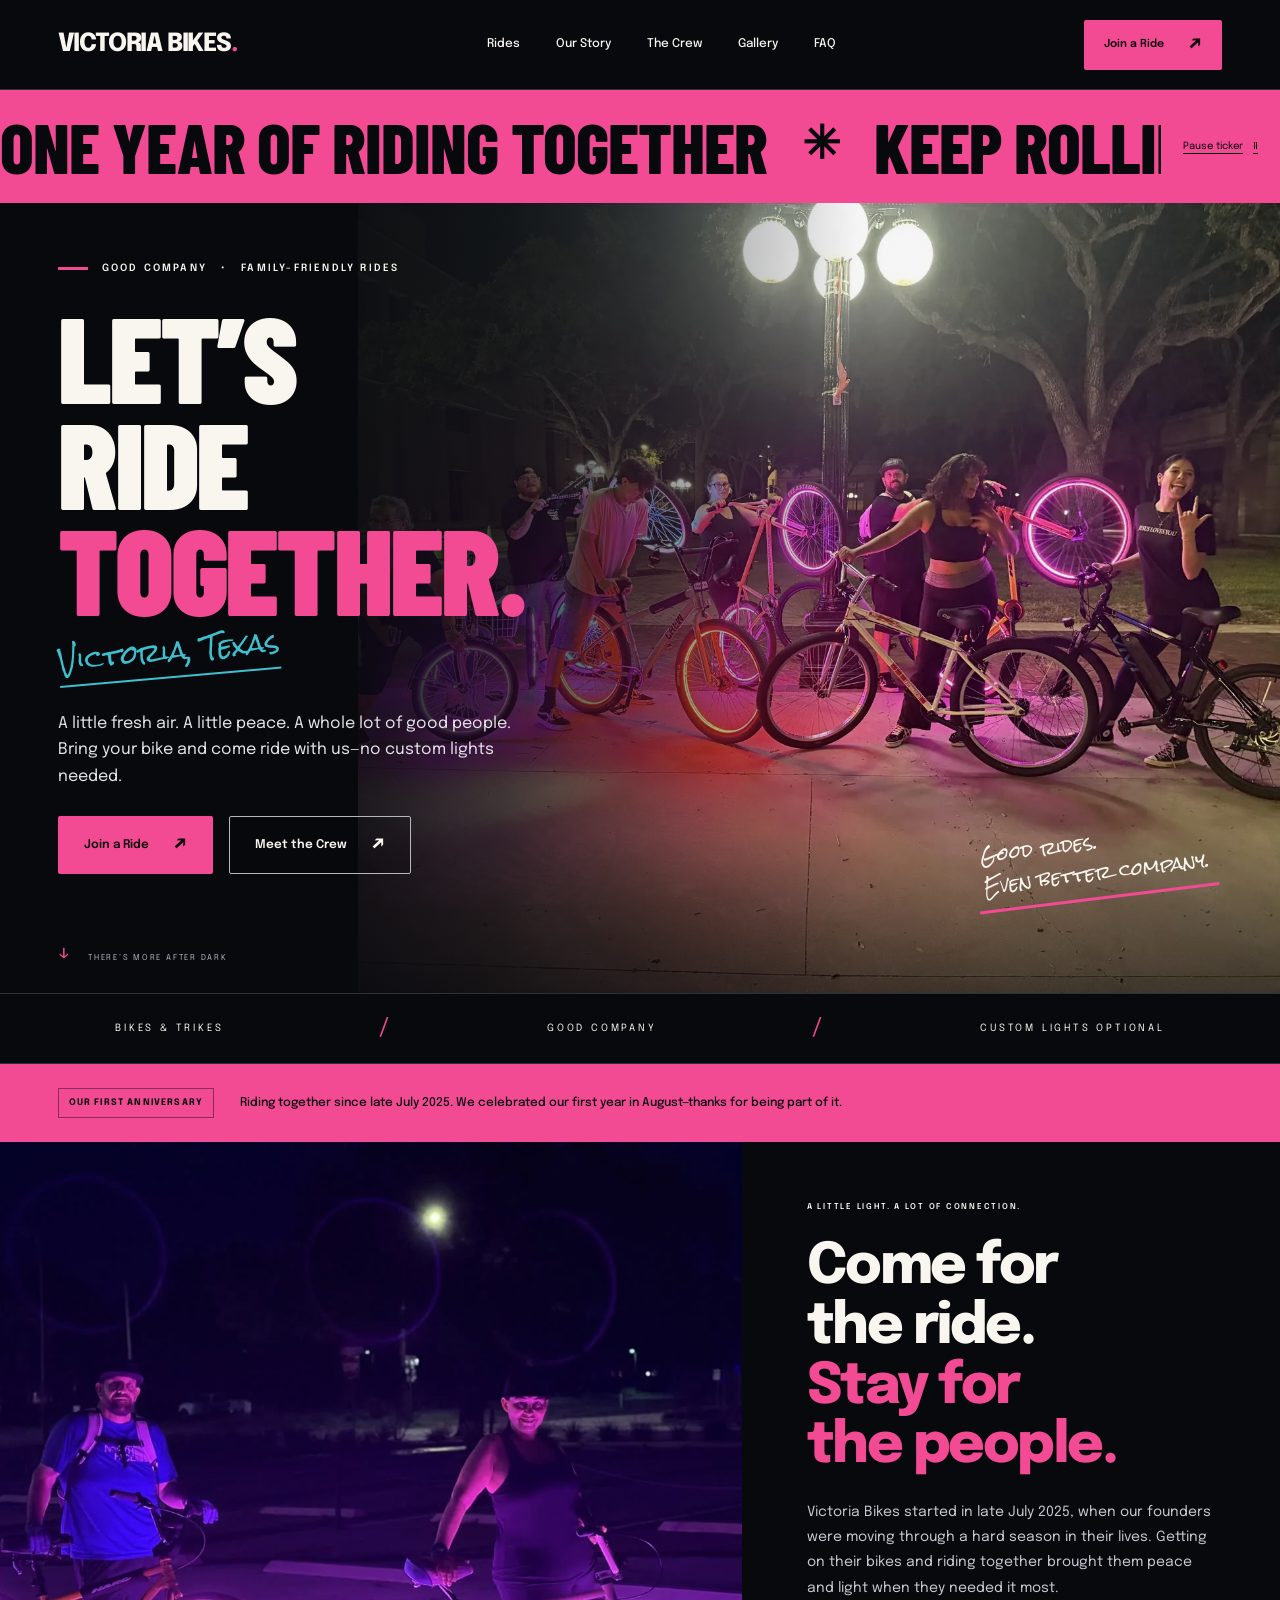
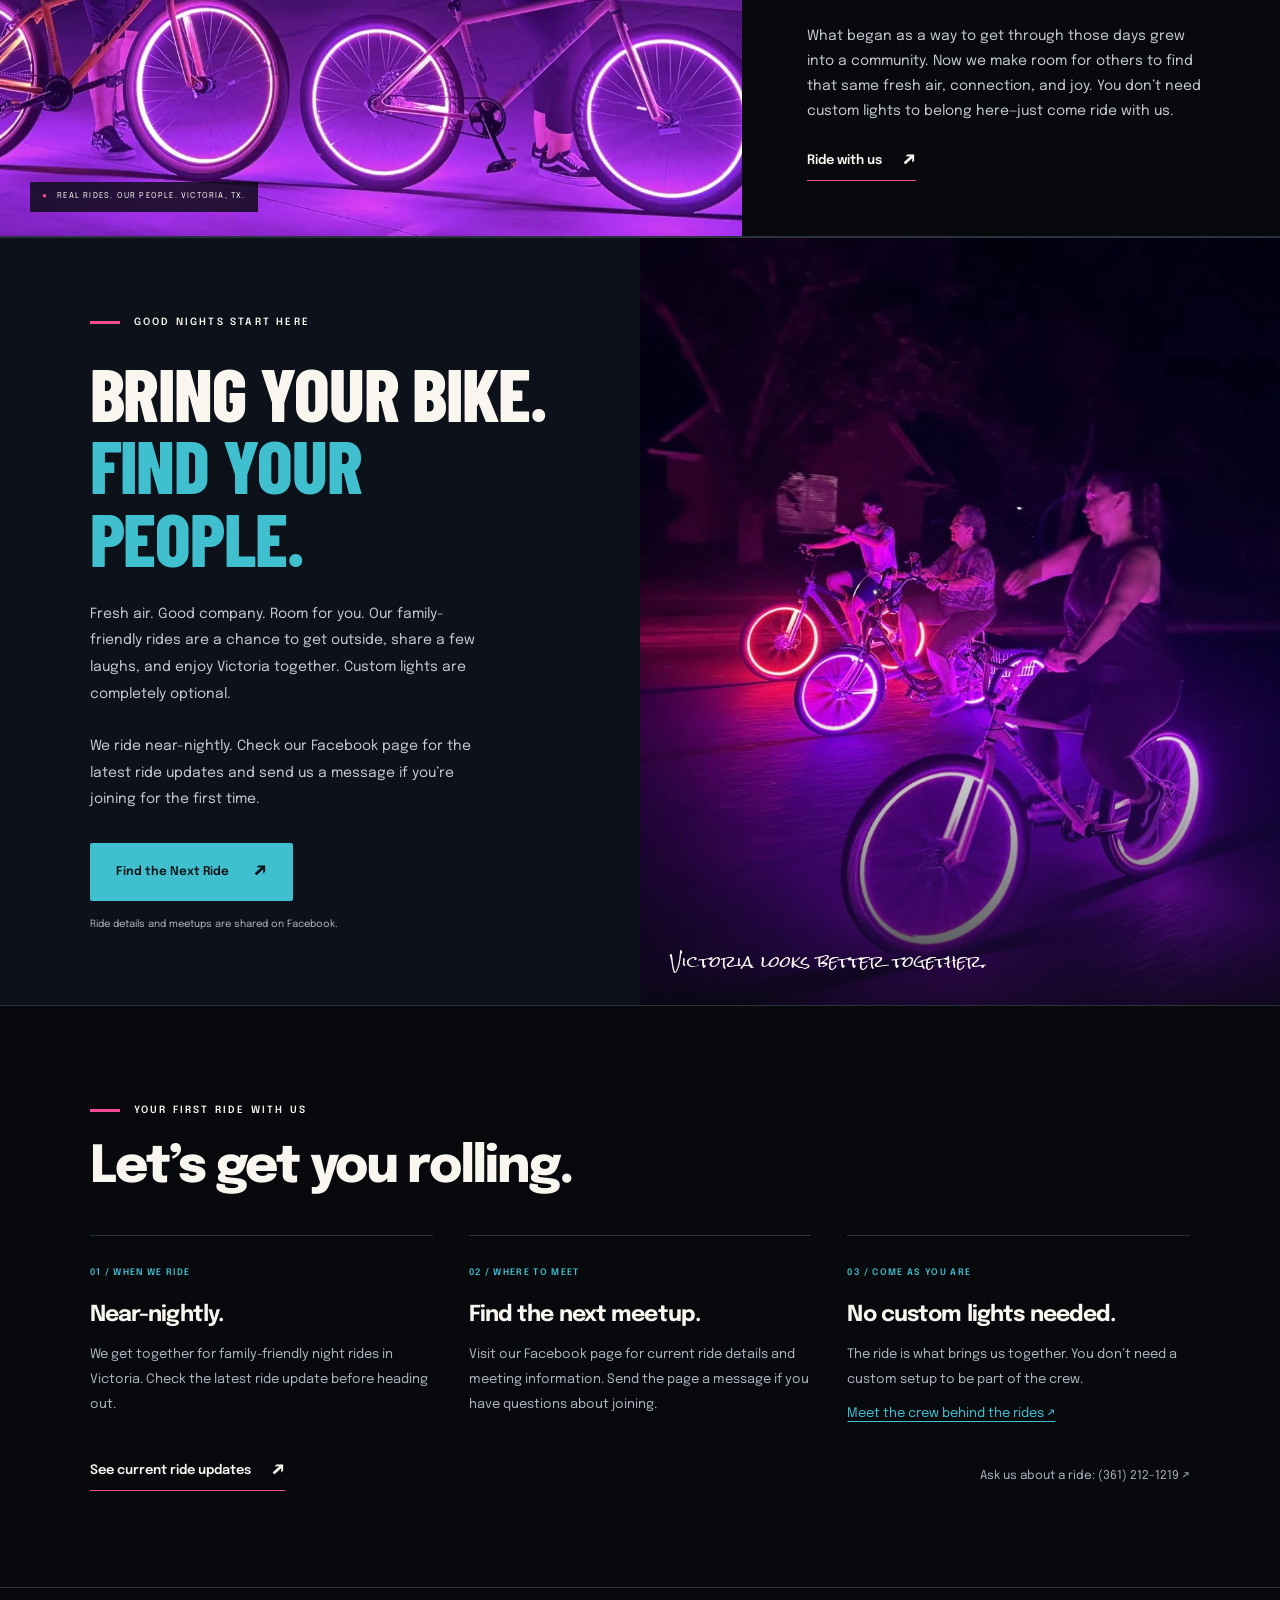
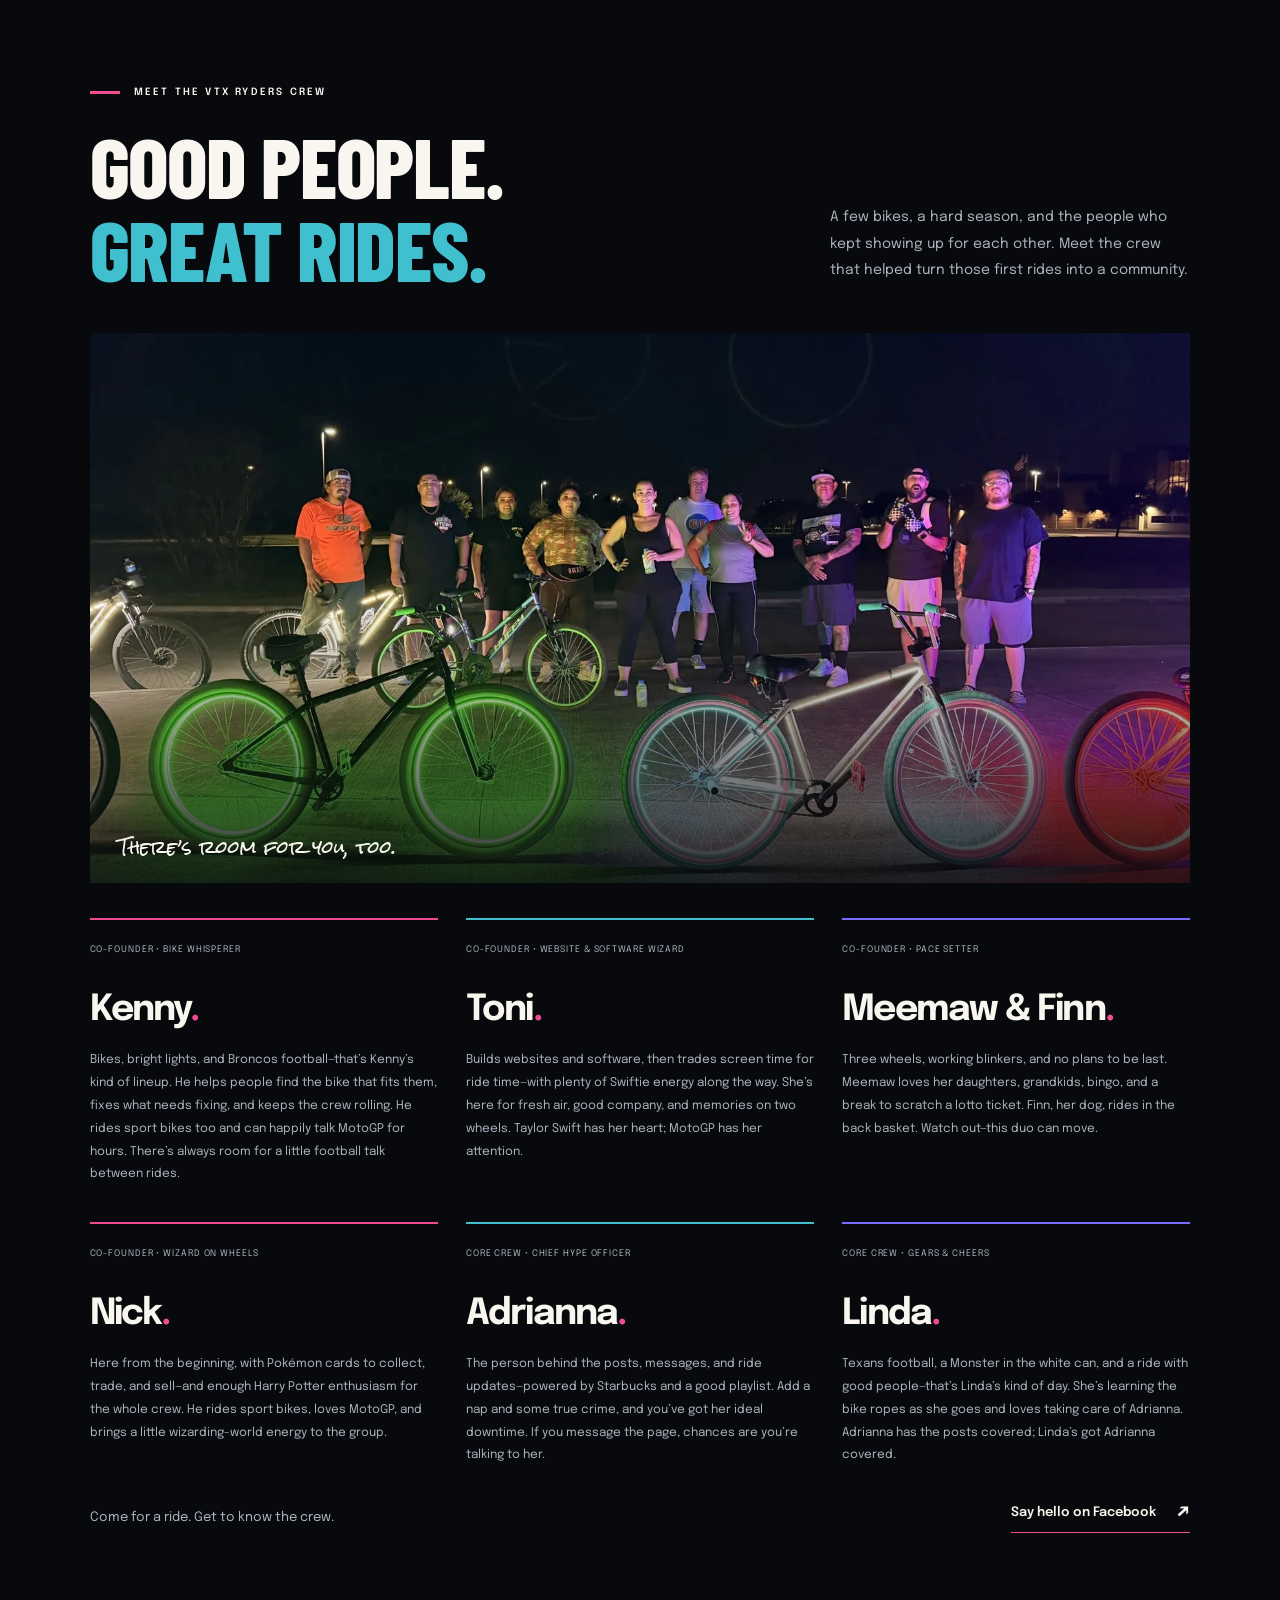
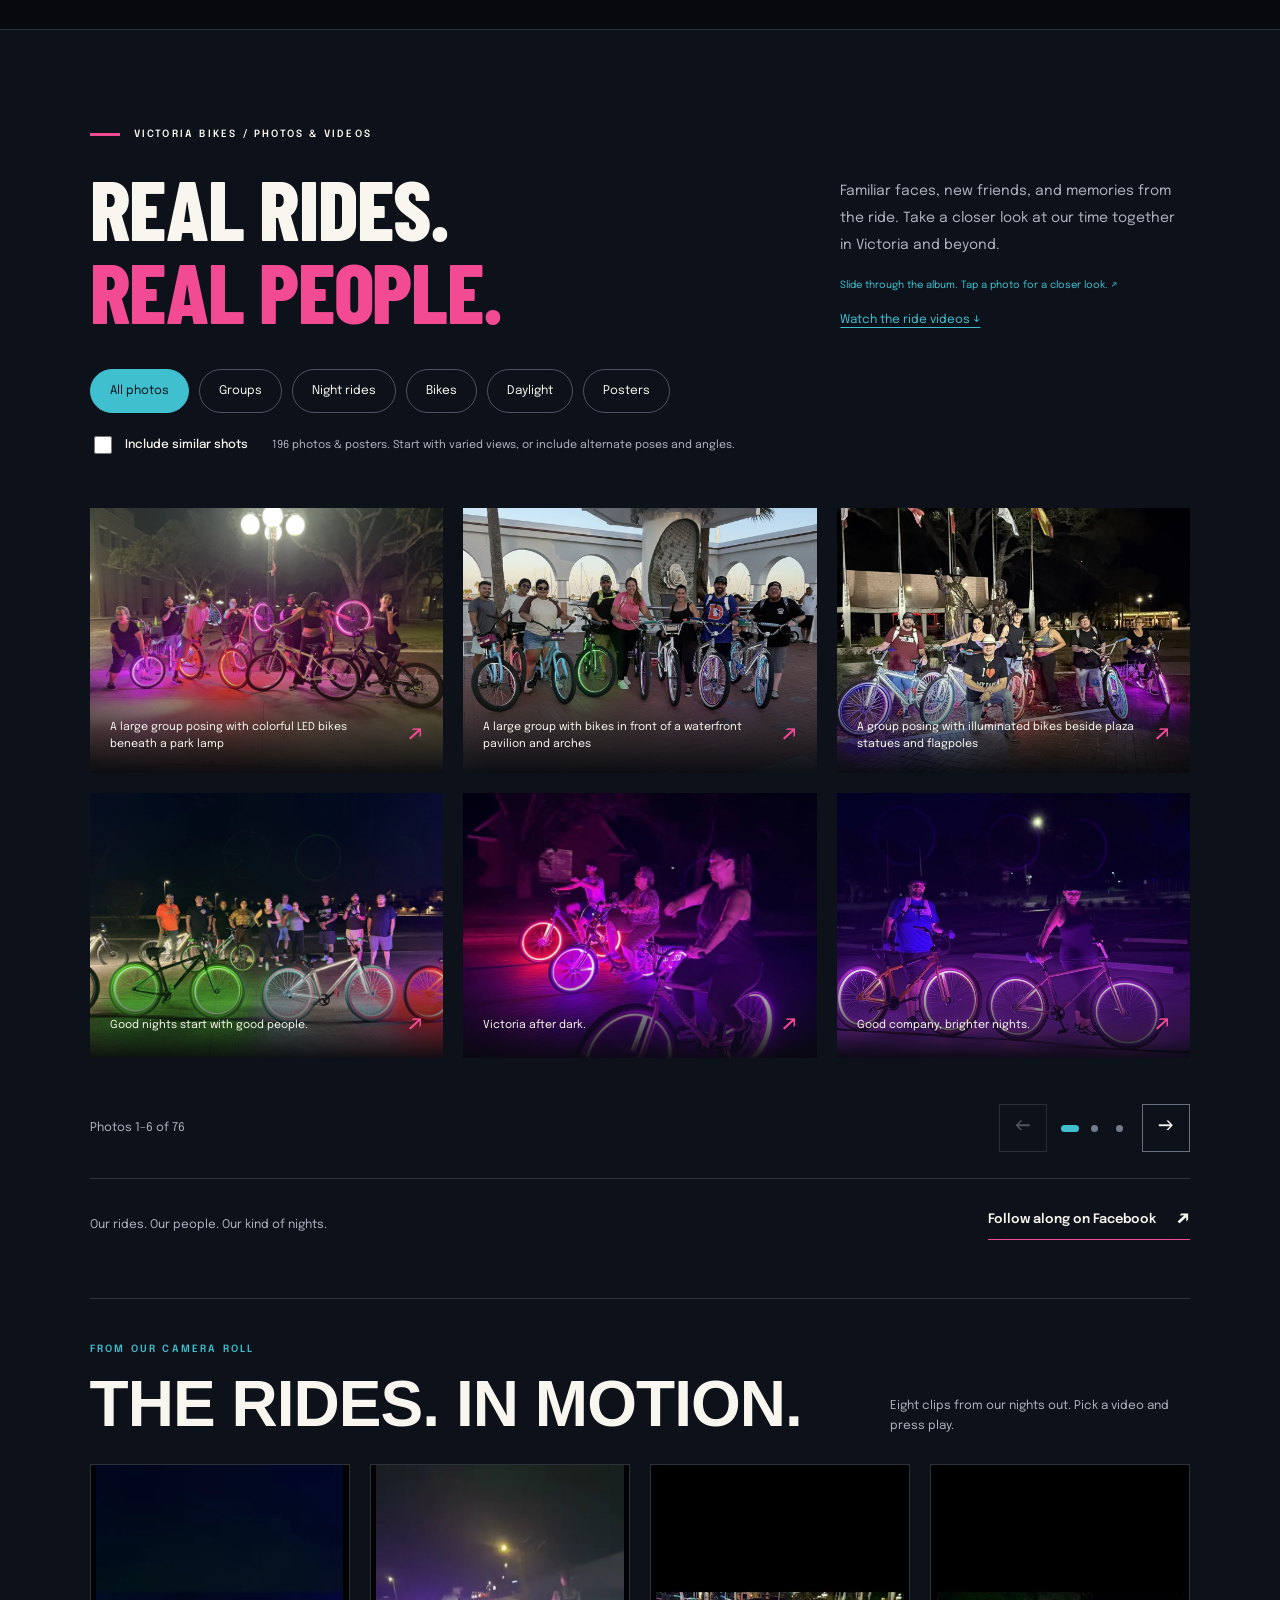
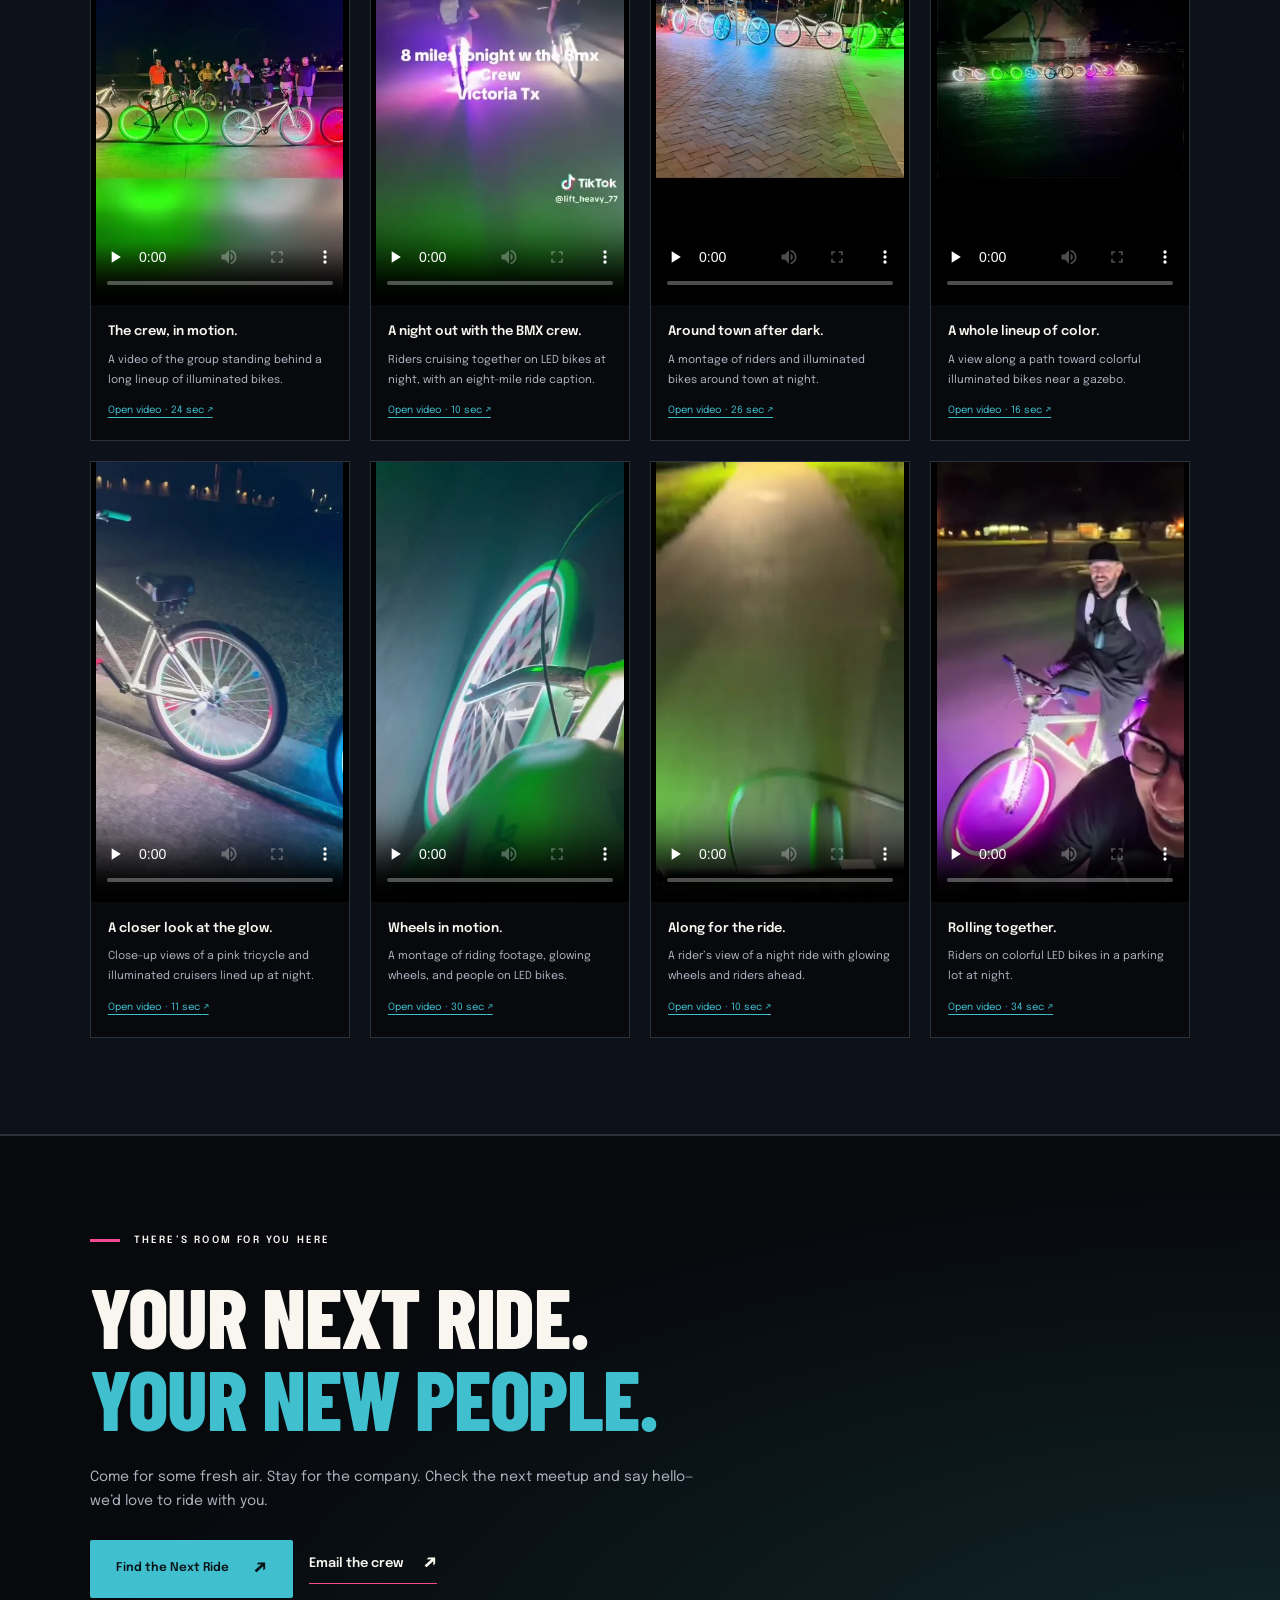
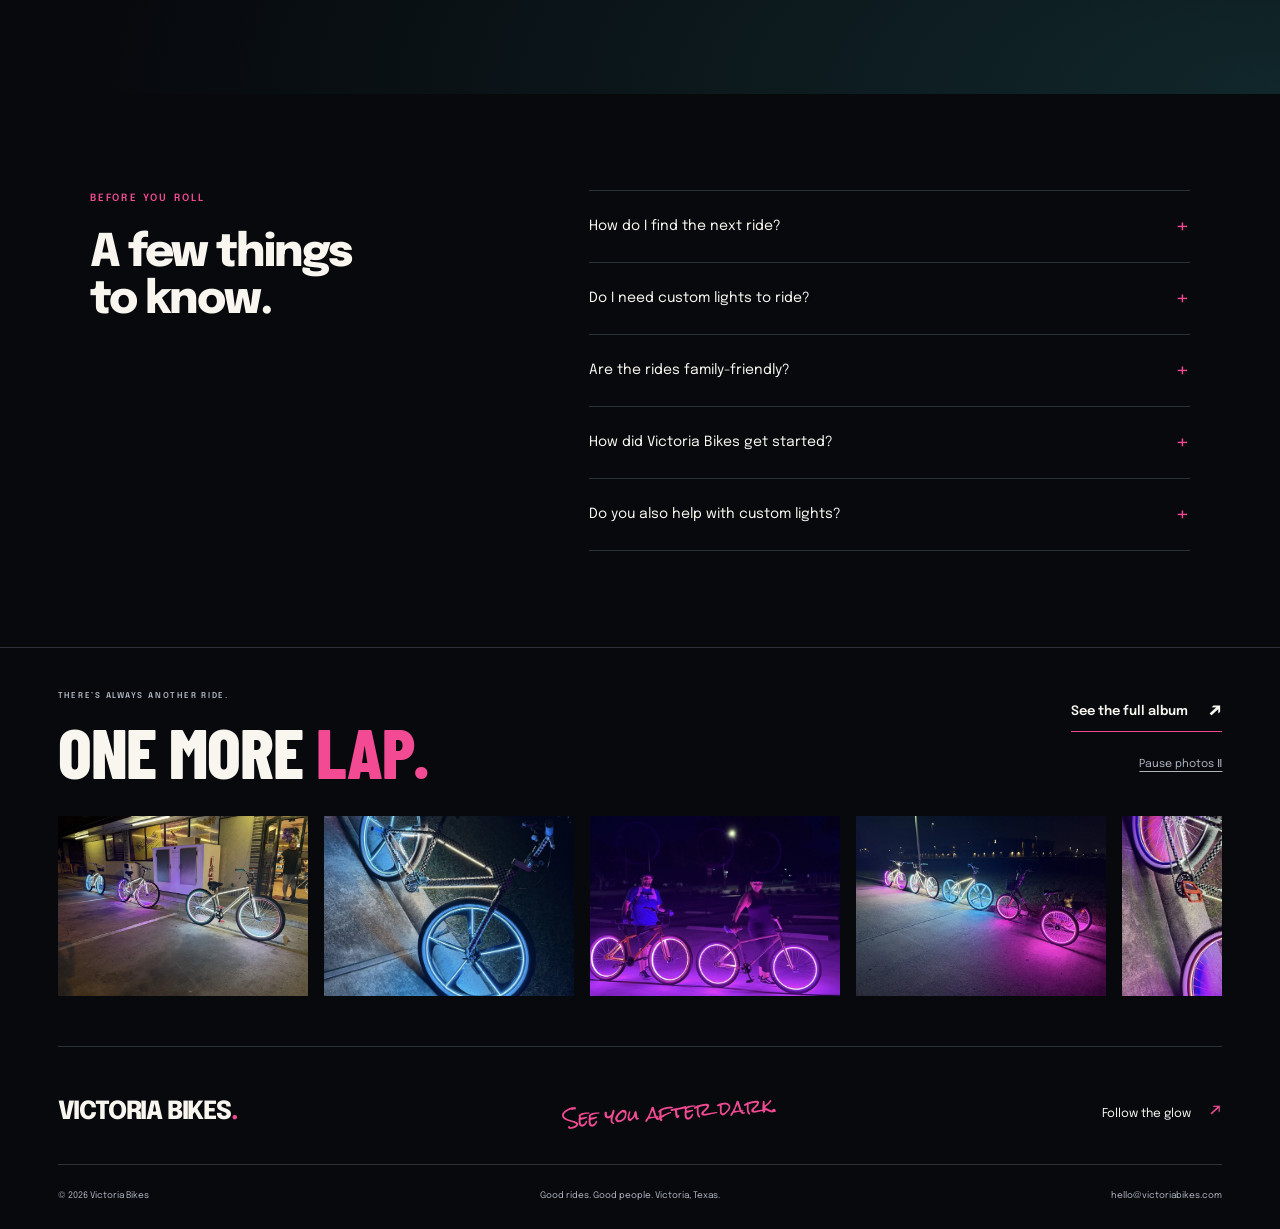
==== commit 2c7d734c: "Use VTX Ryders crew photo for social sharing" ====
--- a/index.html
+++ b/index.html
@@ -9,7 +9,13 @@
   <meta property="og:title" content="Victoria Bikes — Ride Together in Victoria, Texas">
   <meta property="og:description" content="A little peace, good company, and family-friendly rides. Find your people with Victoria Bikes. Custom lights are optional.">
   <meta property="og:type" content="website">
-  <meta property="og:image" content="https://victoriabikes.com/website-photos/more-group-night-park-lamppost-001.webp">
+  <meta property="og:image" content="https://victoriabikes.com/website-photos/group-crew-together-img-1247.webp">
+  <meta property="og:image:width" content="1600">
+  <meta property="og:image:height" content="1200">
+  <meta property="og:image:alt" content="The VTX Ryders crew gathered behind green, white, and red LED bikes at night">
+  <meta name="twitter:card" content="summary_large_image">
+  <meta name="twitter:image" content="https://victoriabikes.com/website-photos/group-crew-together-img-1247.webp">
+  <meta name="twitter:image:alt" content="The VTX Ryders crew gathered behind green, white, and red LED bikes at night">
   <link rel="icon" href="assets/favicon.svg" type="image/svg+xml">
   <link rel="preconnect" href="https://fonts.googleapis.com">
   <link rel="preconnect" href="https://fonts.gstatic.com" crossorigin>
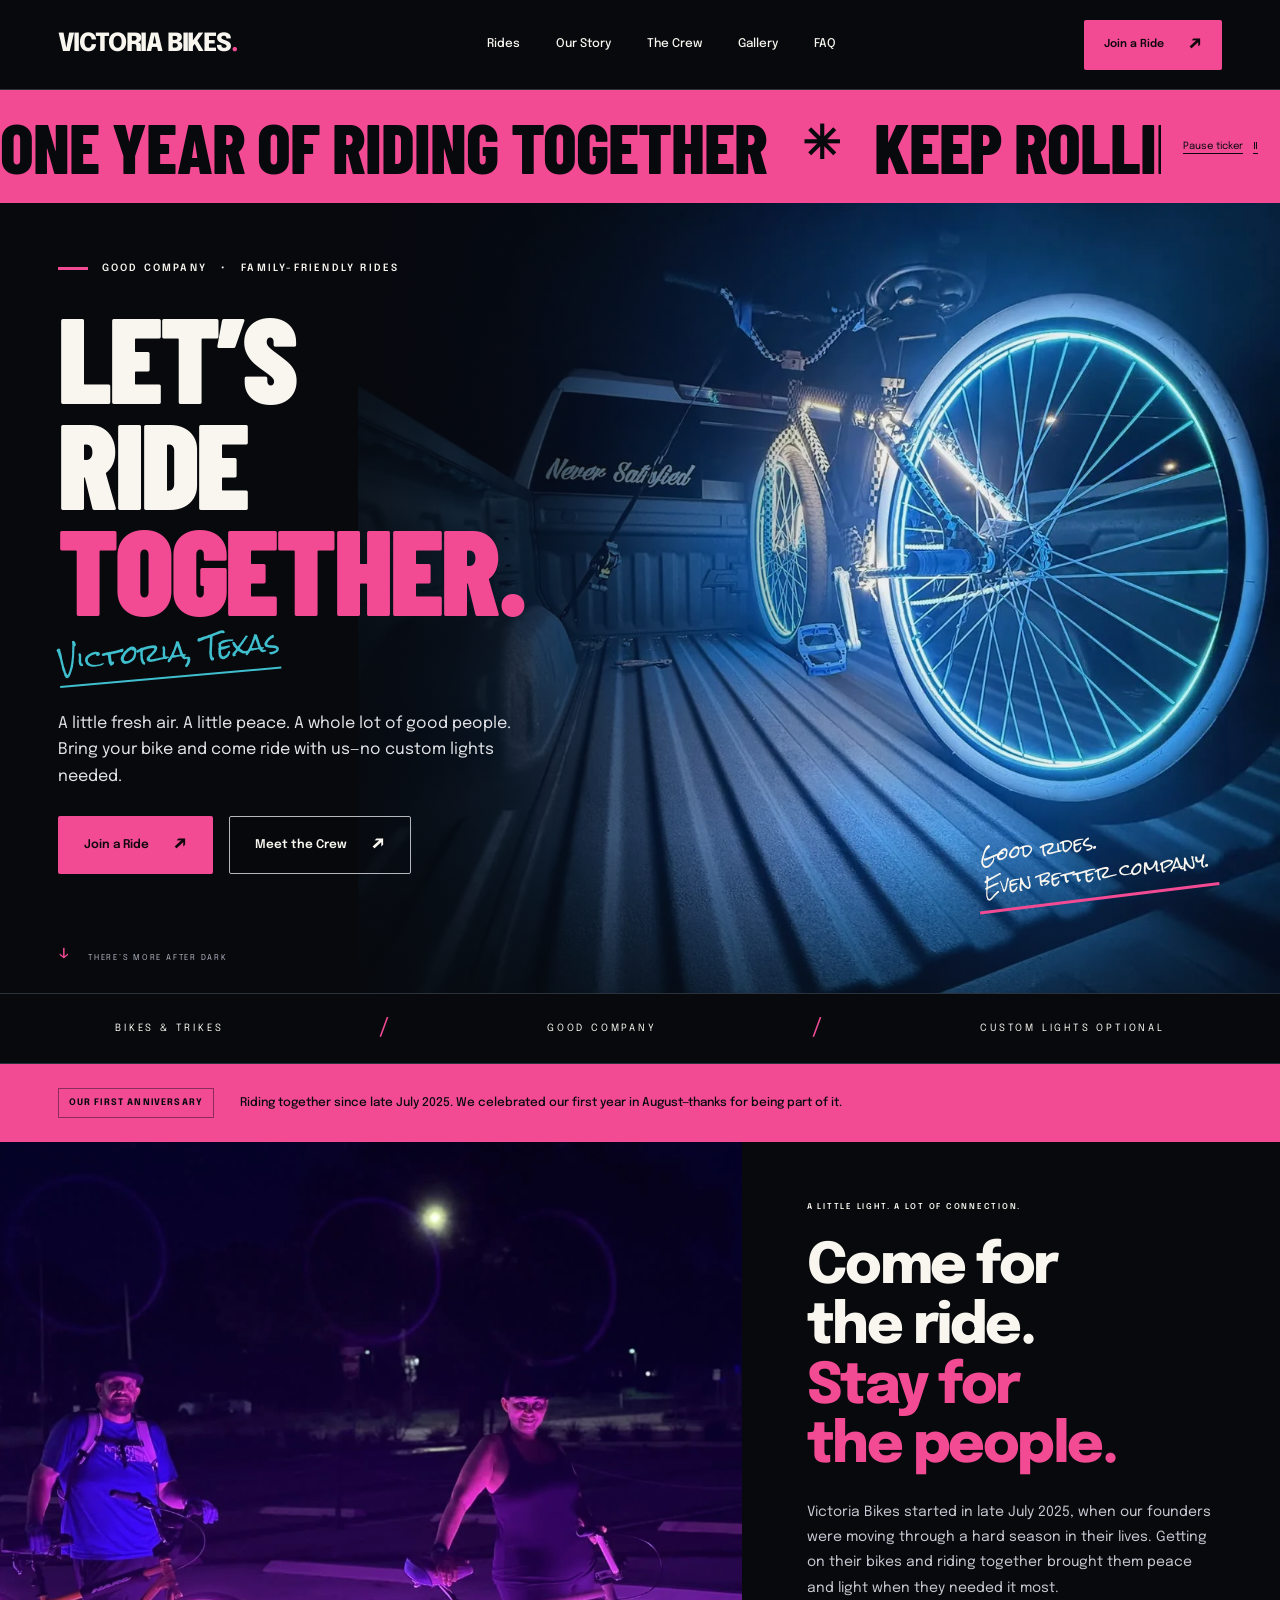
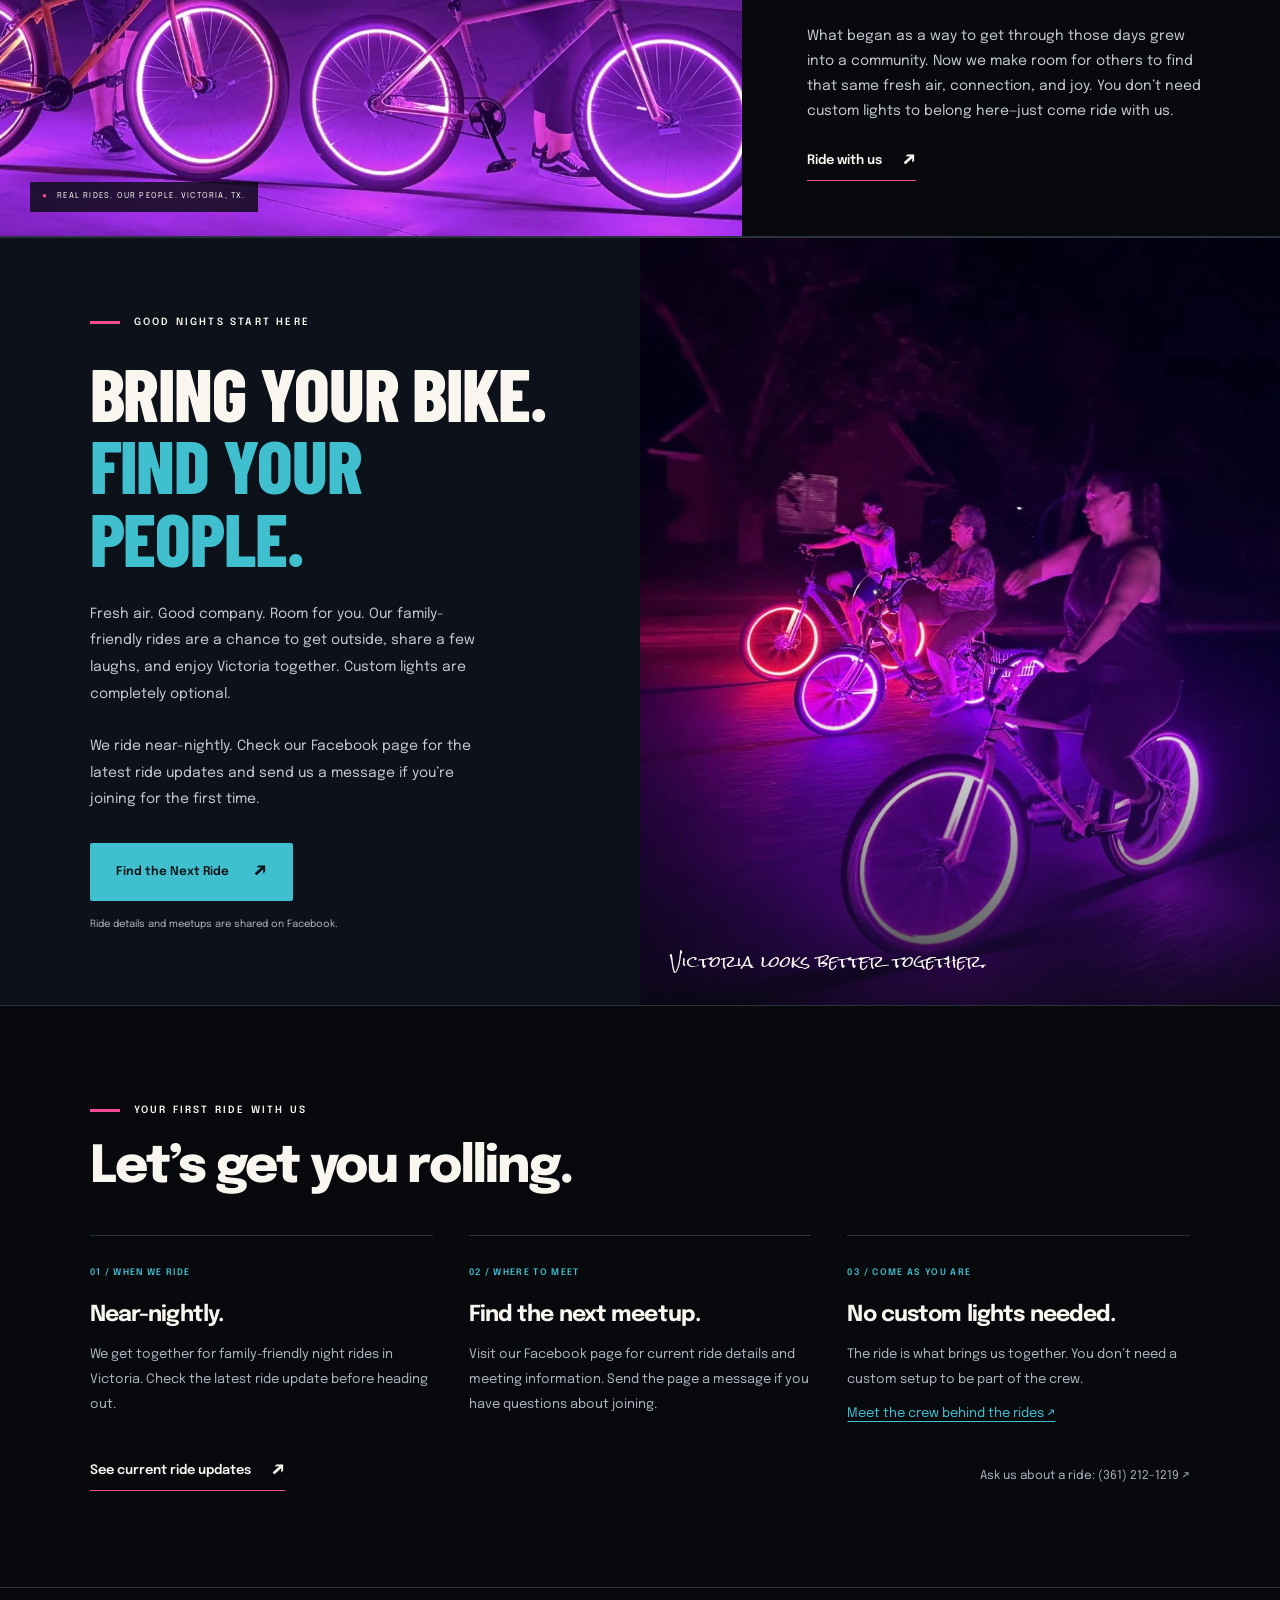
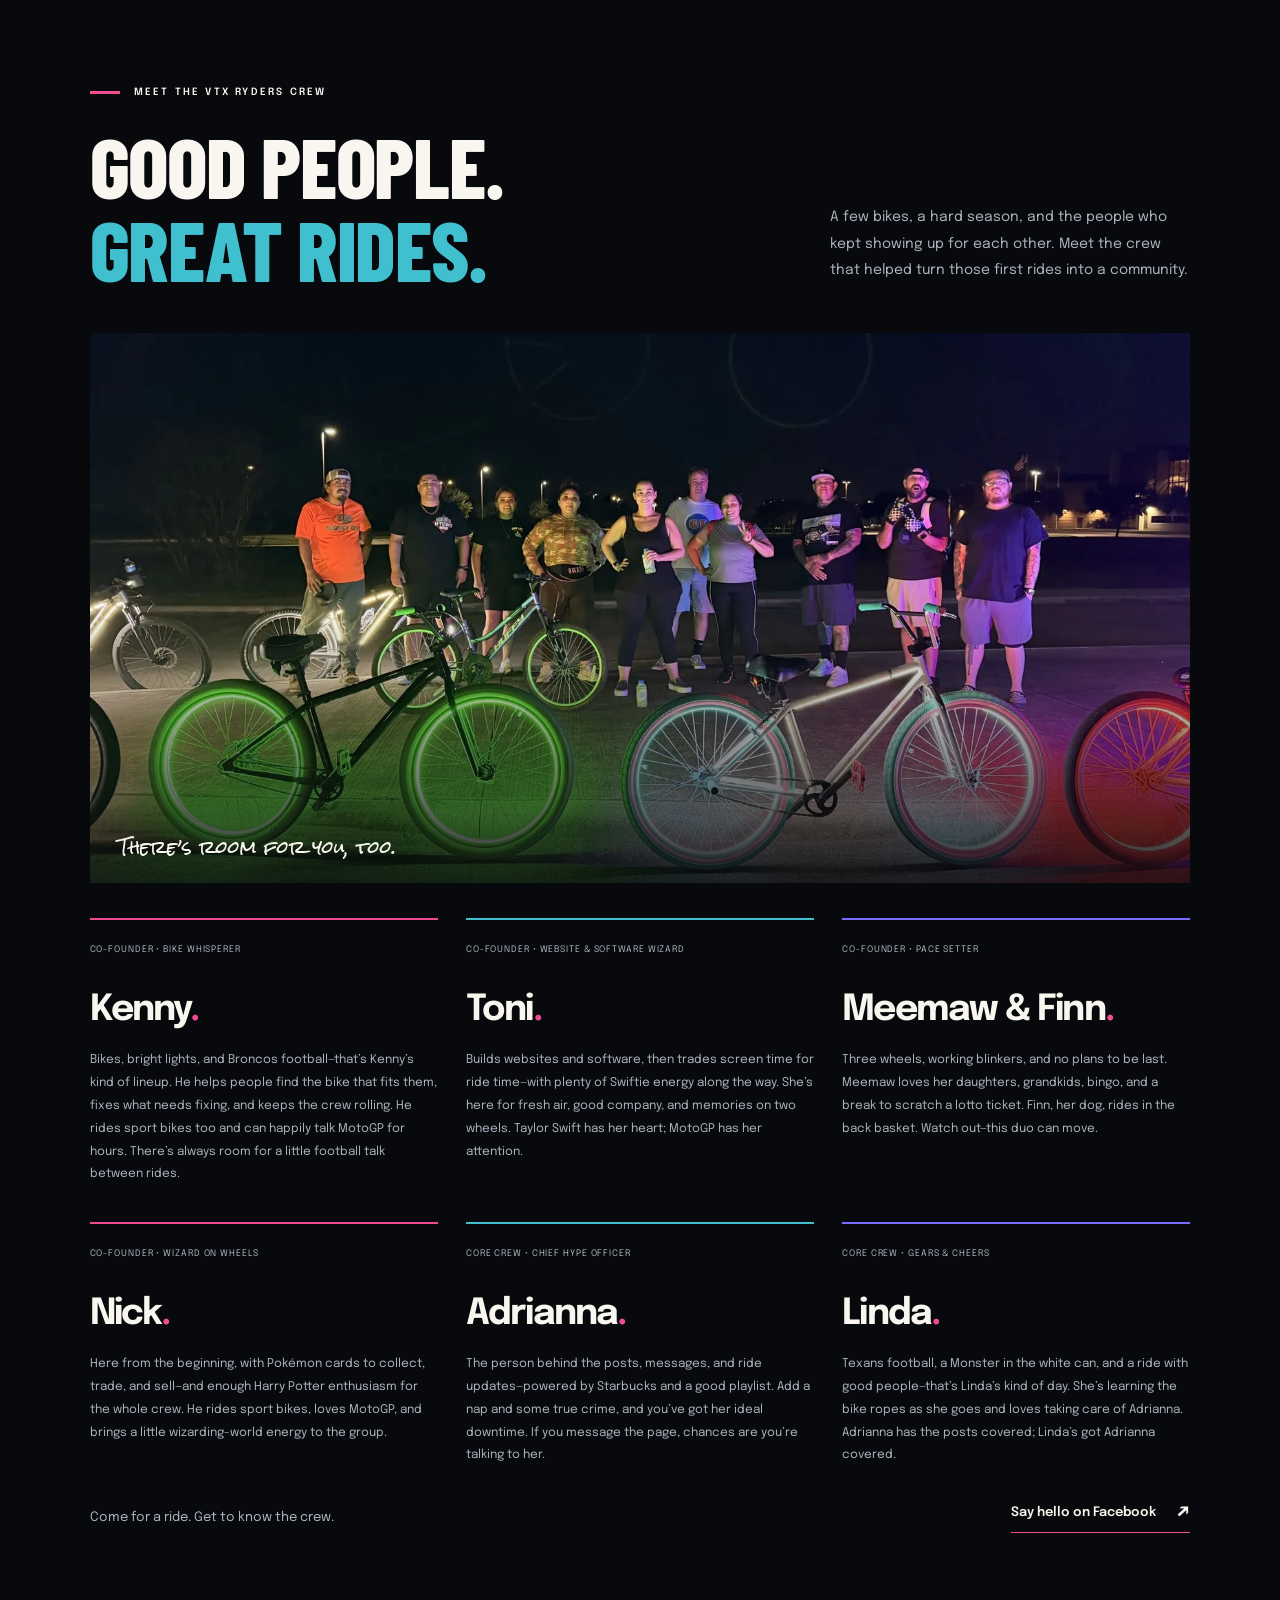
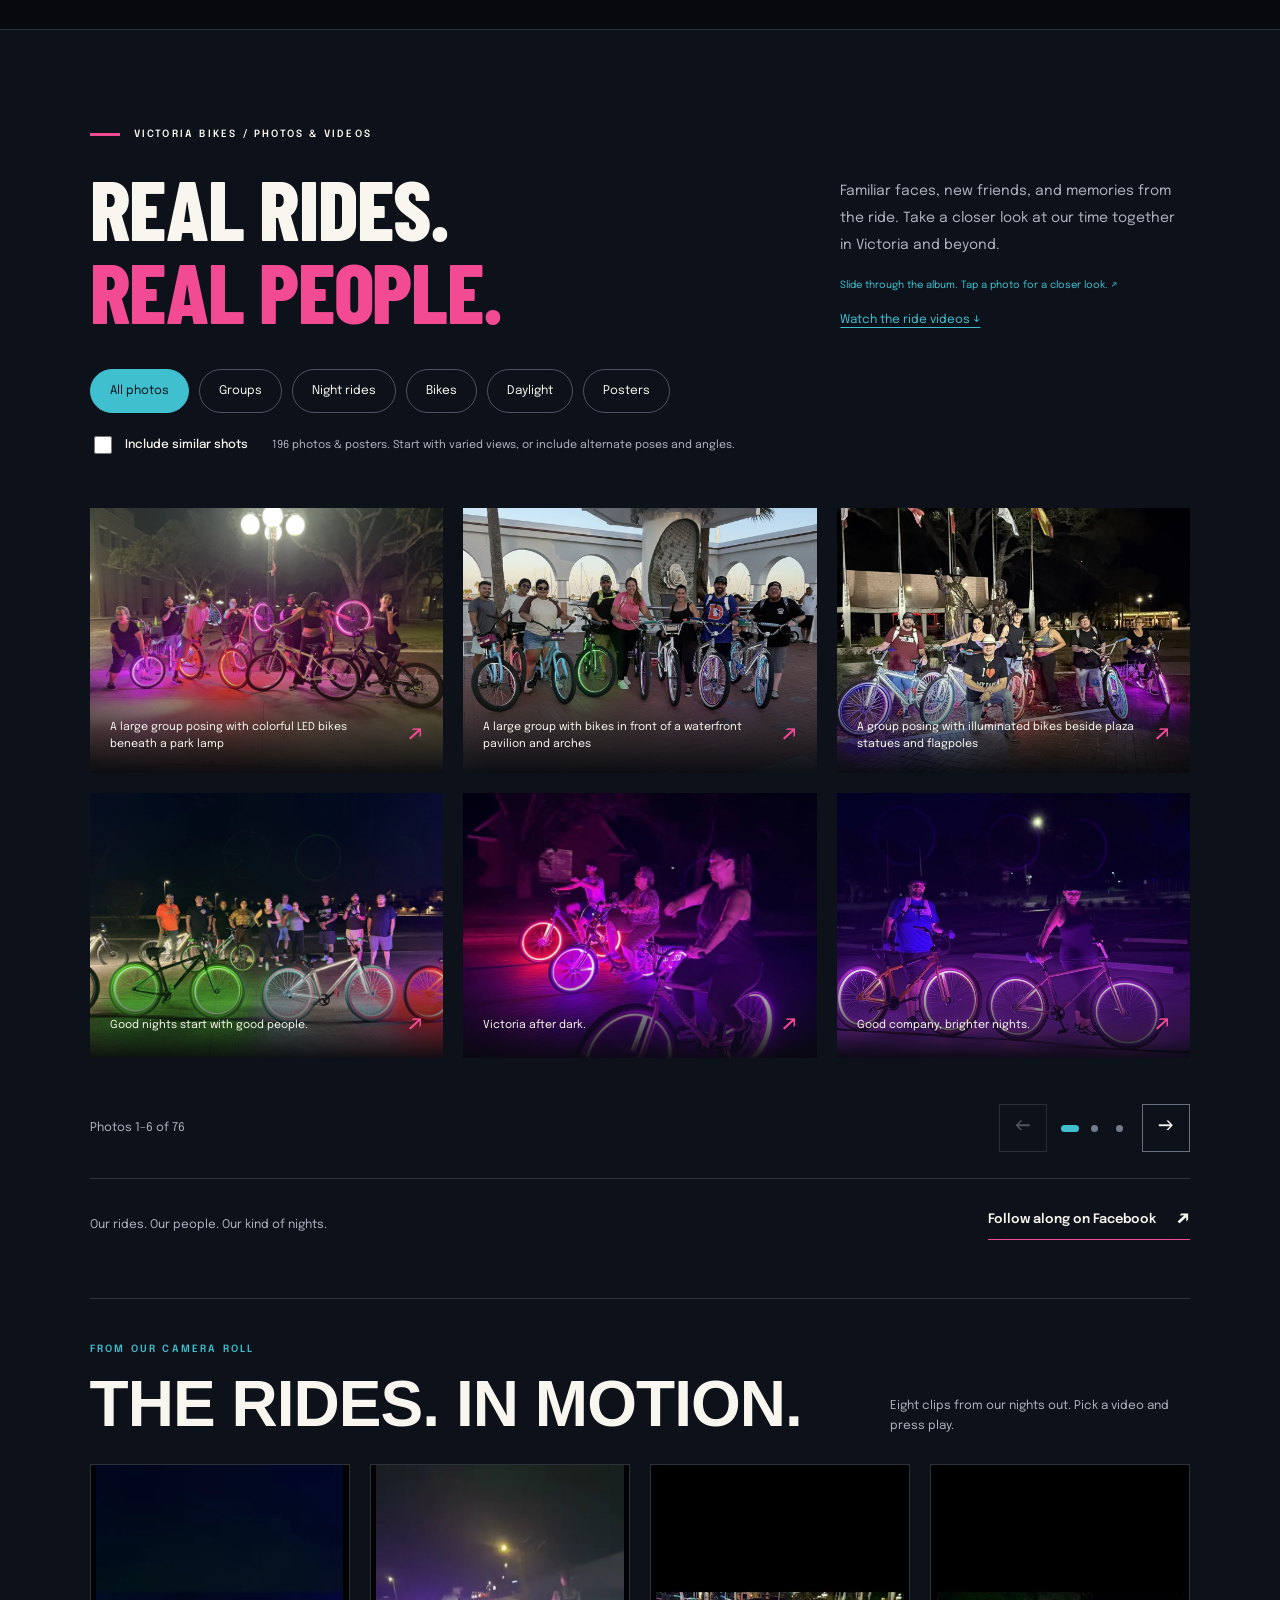
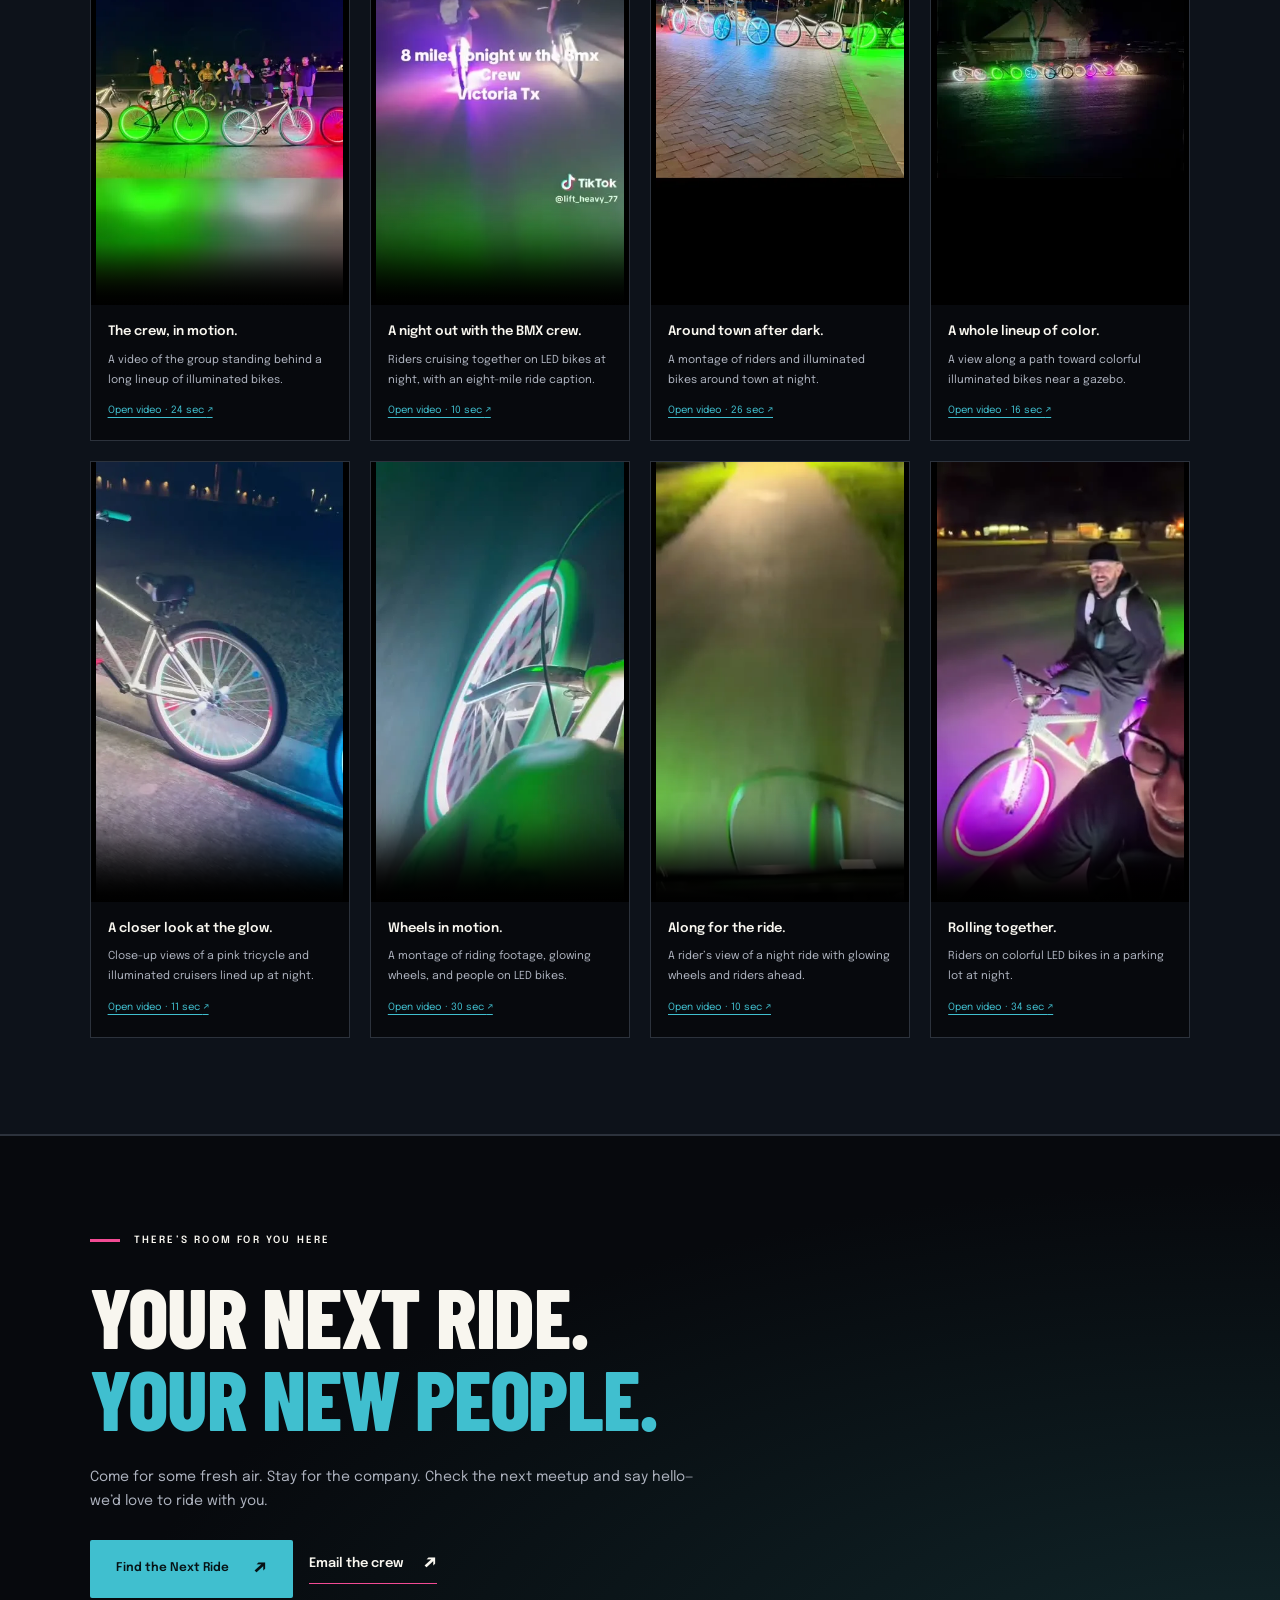
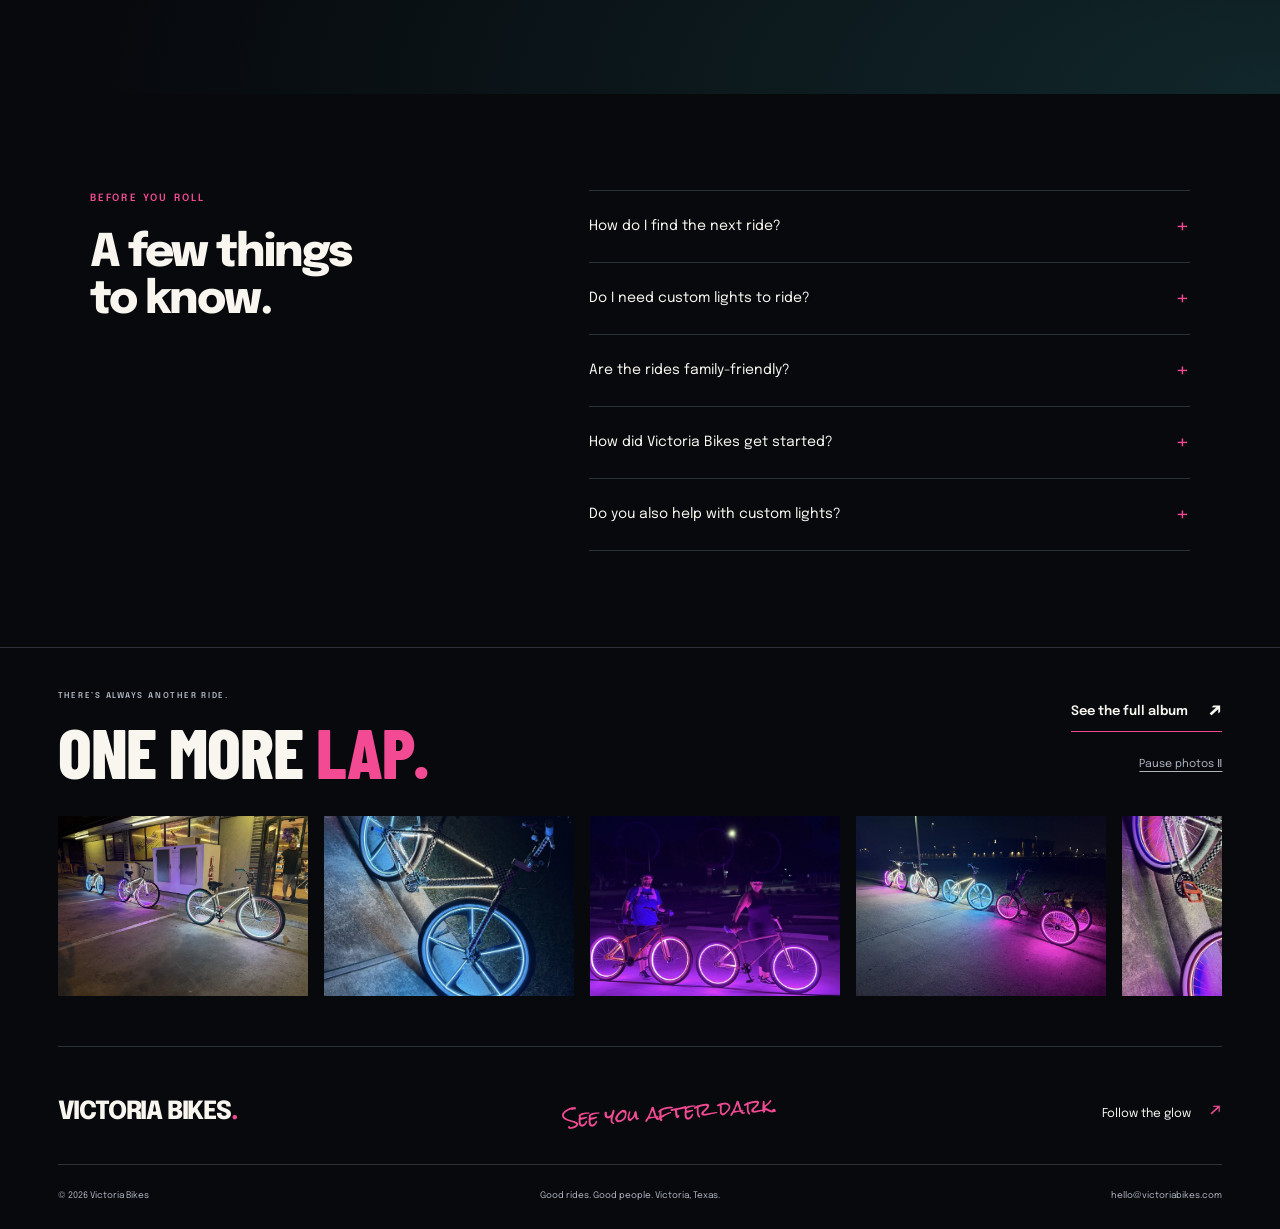
==== commit b35daad2: "Restore original cyan bike hero photo" ====
--- a/index.html
+++ b/index.html
@@ -20,7 +20,7 @@
   <link rel="preconnect" href="https://fonts.googleapis.com">
   <link rel="preconnect" href="https://fonts.gstatic.com" crossorigin>
   <link href="https://fonts.googleapis.com/css2?family=Barlow+Condensed:wght@800;900&family=Epilogue:wght@400;500;600;700;800&family=Rock+Salt&display=swap" rel="stylesheet">
-  <link rel="preload" as="image" href="website-photos/more-group-night-park-lamppost-001.webp" fetchpriority="high">
+  <link rel="preload" as="image" href="website-photos/bike-led-cruiser-original.webp" fetchpriority="high">
   <link rel="stylesheet" href="styles.css?v=gallery-11">
   <script src="script.js?v=gallery-11" defer></script>
 </head>
@@ -44,7 +44,7 @@
       <button class="anniversary-toggle" type="button" aria-label="Pause anniversary ticker" aria-pressed="false" hidden>Pause ticker <span aria-hidden="true">Ⅱ</span></button>
     </section>
     <section class="hero" aria-labelledby="hero-title">
-      <img class="hero-photo" src="website-photos/more-group-night-park-lamppost-001.webp" alt="The riding group gathered with their bikes beneath a park lamppost at night" width="1600" height="1200" fetchpriority="high">
+      <img class="hero-photo" src="website-photos/bike-led-cruiser-original.webp" alt="Custom cruiser with bright cyan LED wheel rings in a truck bed at night" width="1200" height="1600" fetchpriority="high">
       <div class="hero-shade" aria-hidden="true"></div>
       <div class="hero-content">
         <p class="eyebrow"><span class="pink-dash" aria-hidden="true"></span>Good company <span aria-hidden="true">•</span> Family-friendly rides</p>
